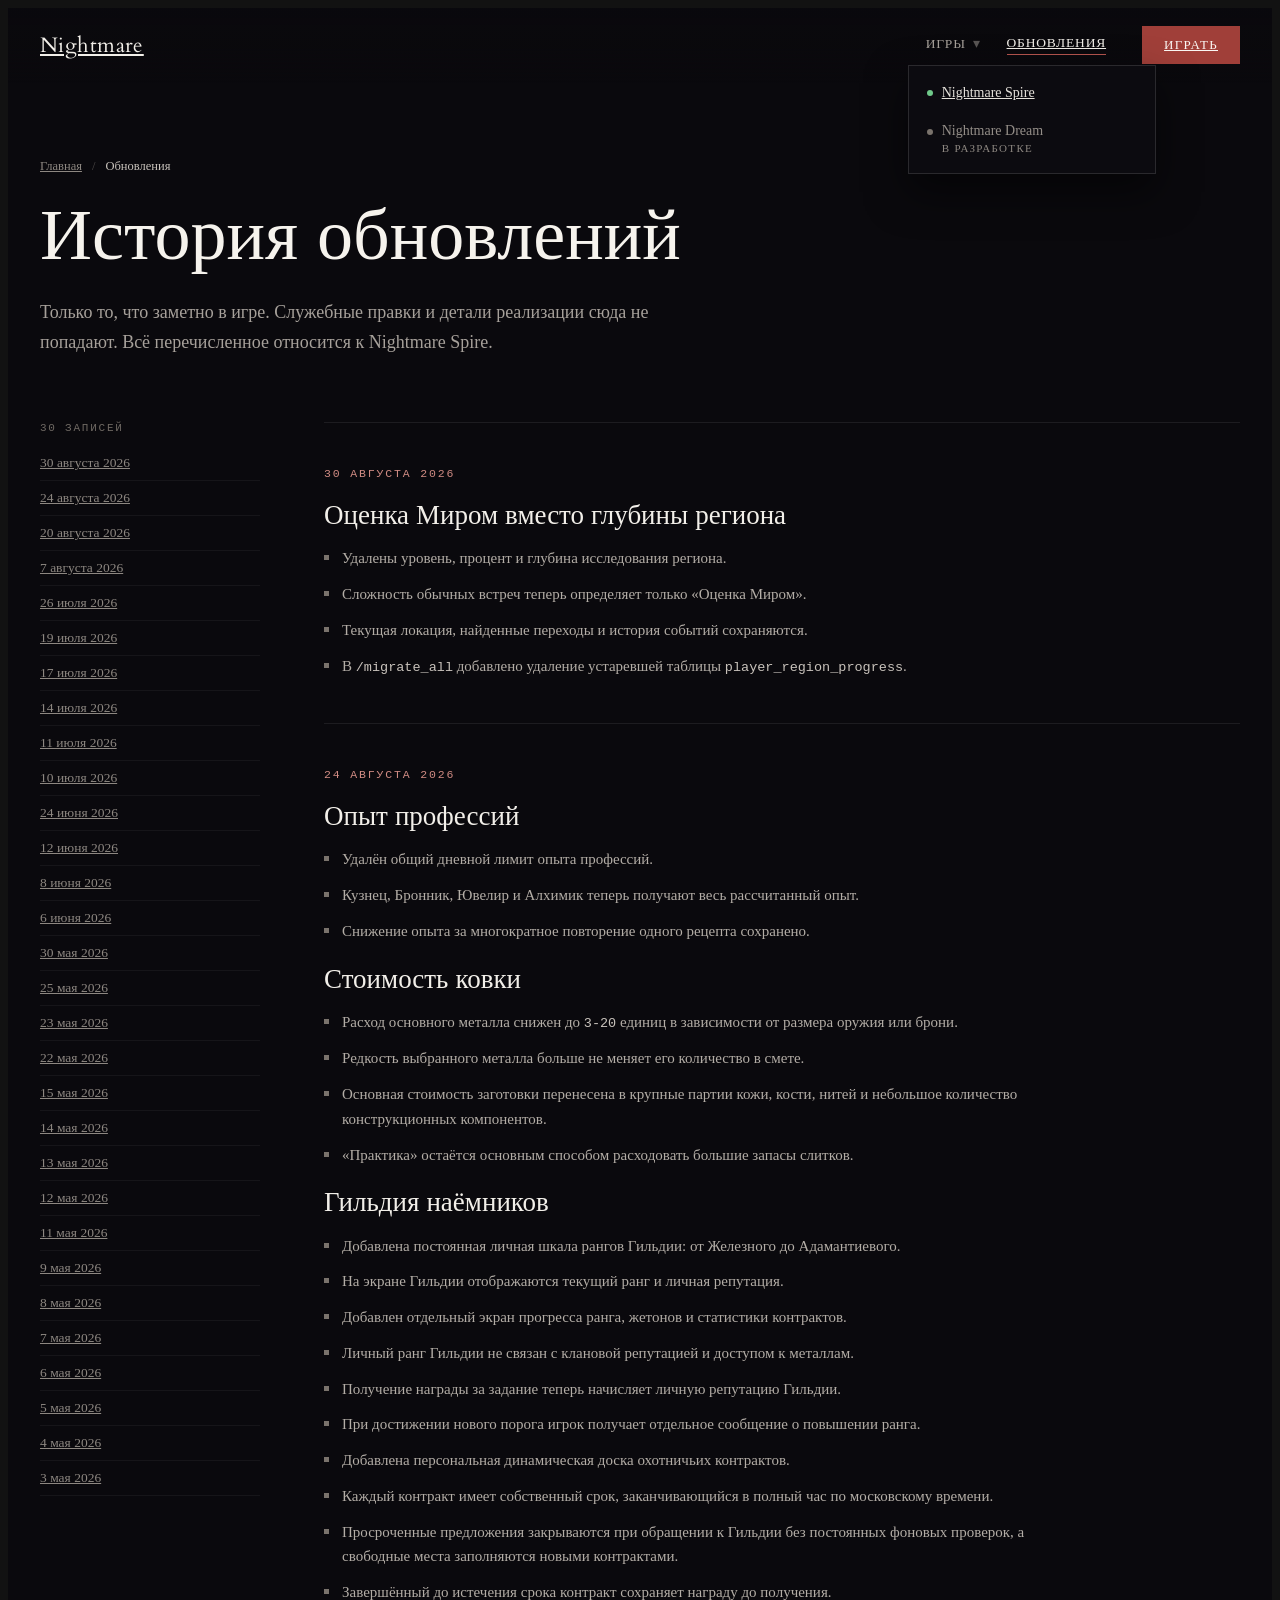
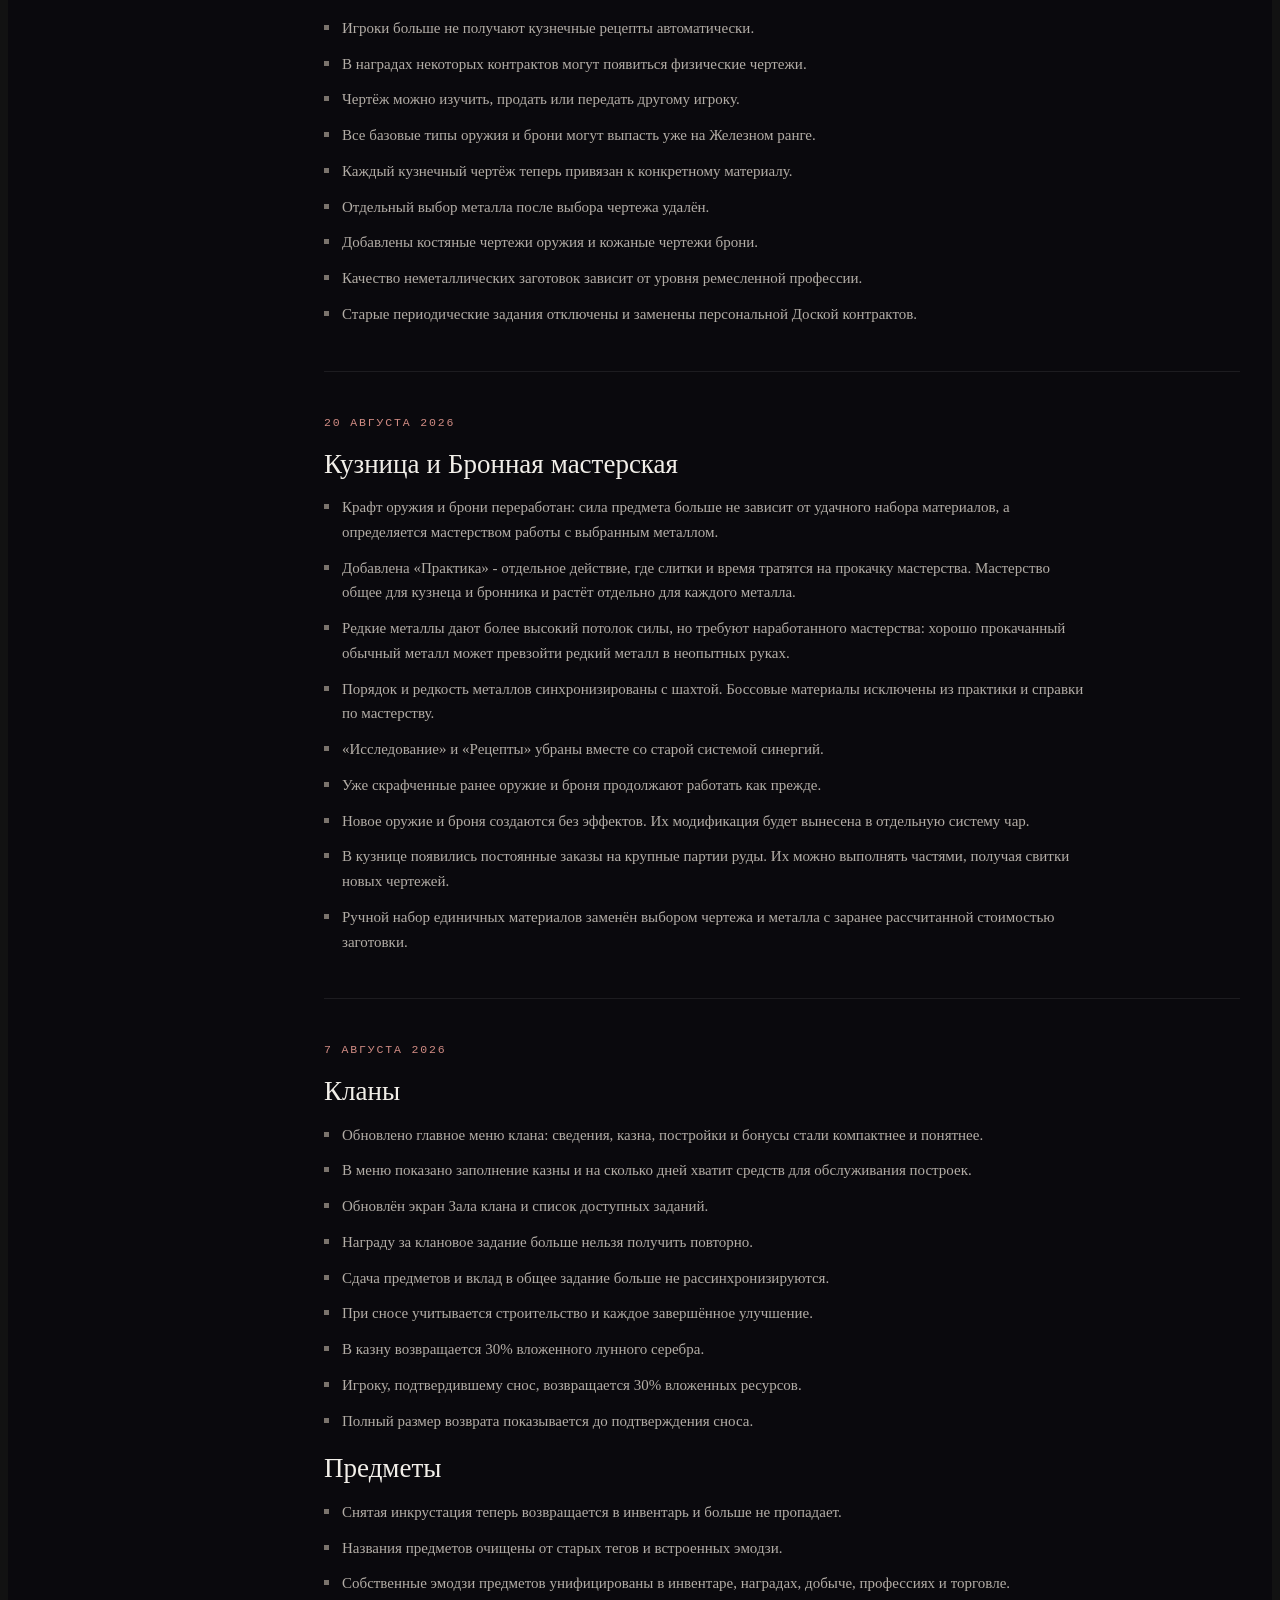
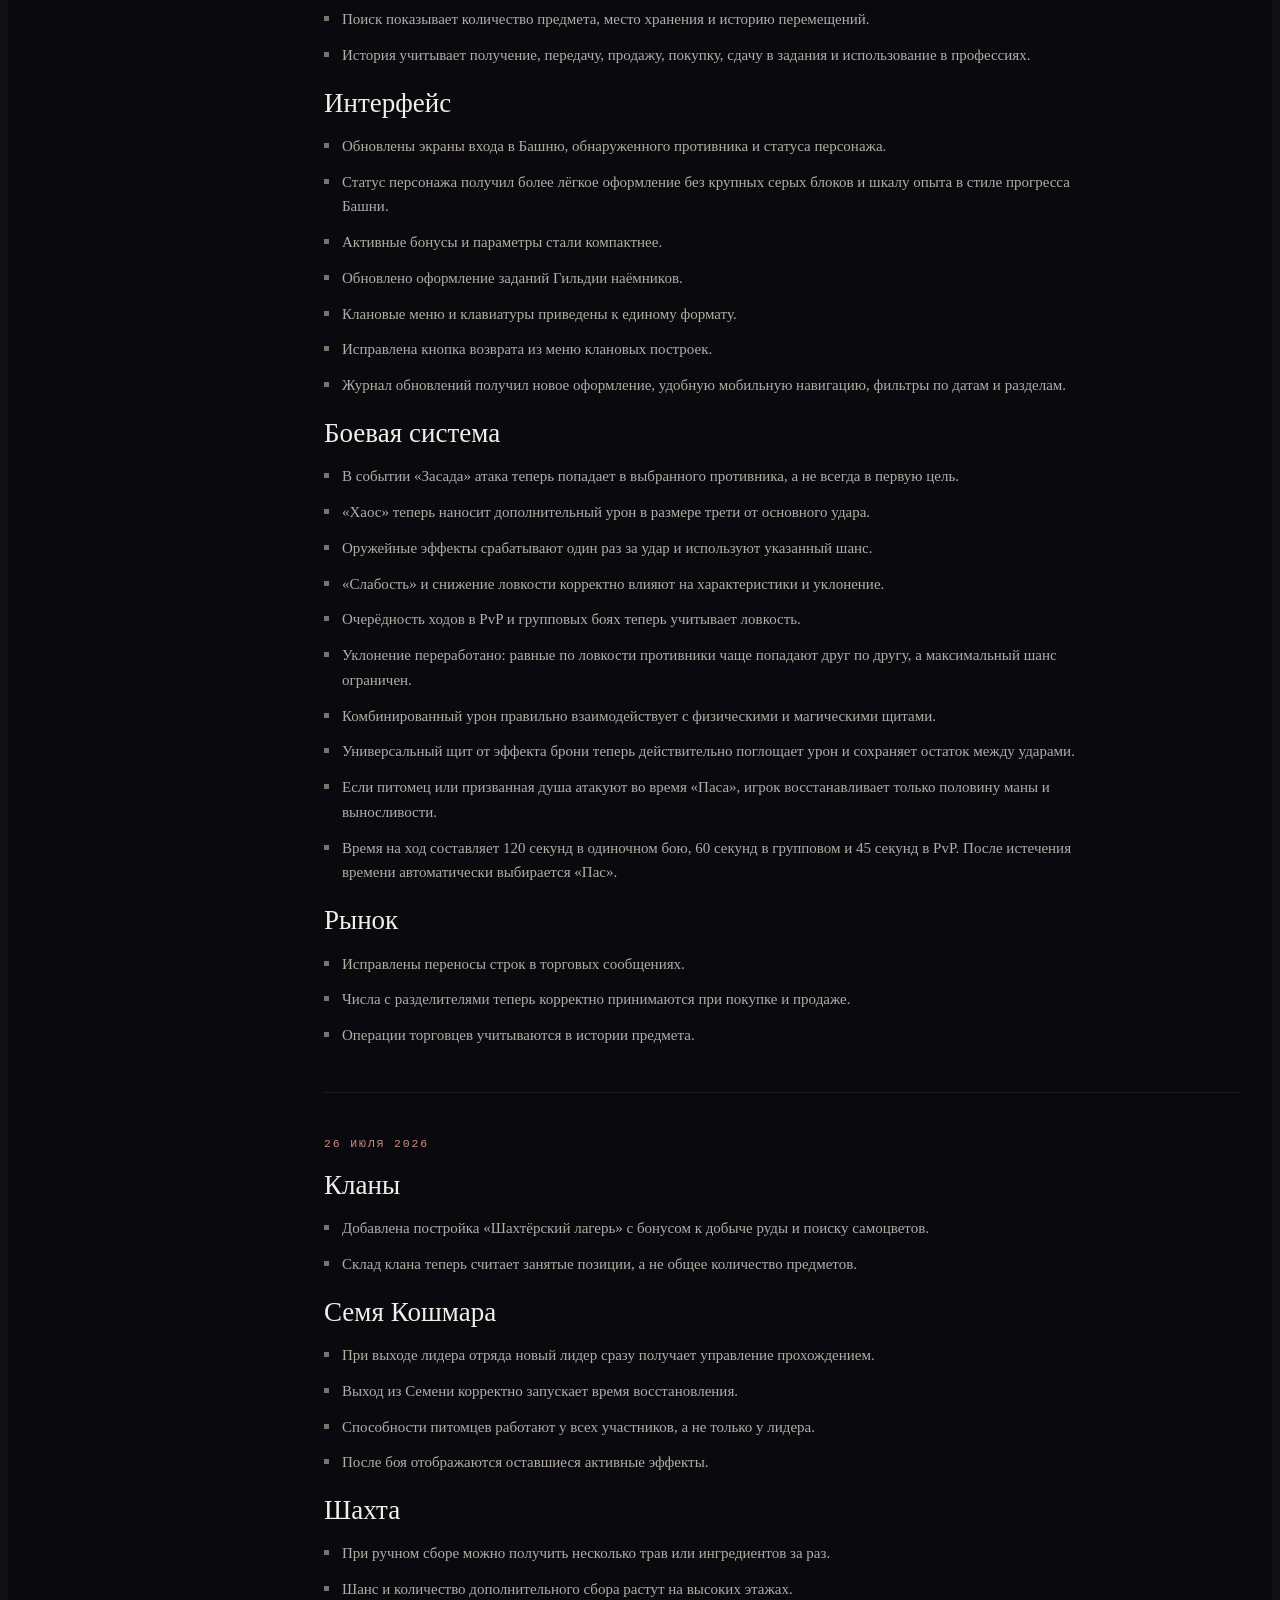
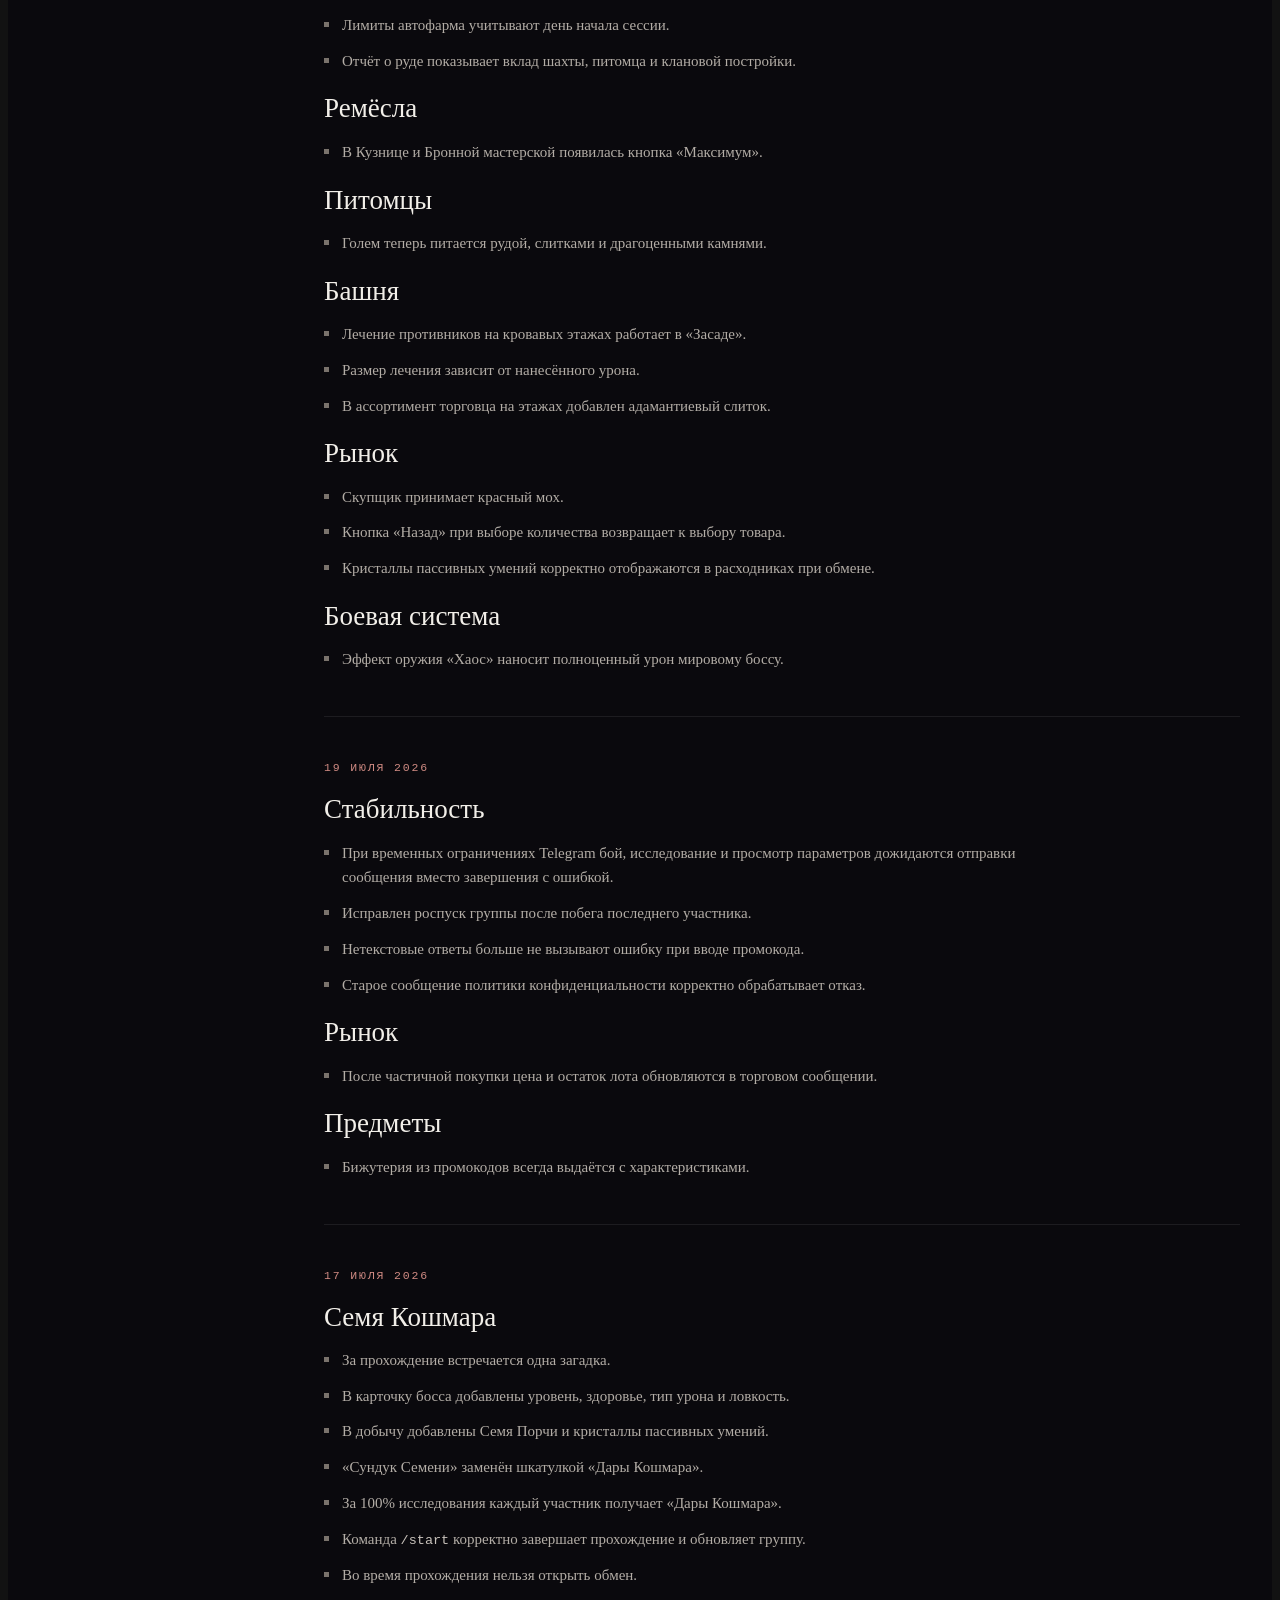
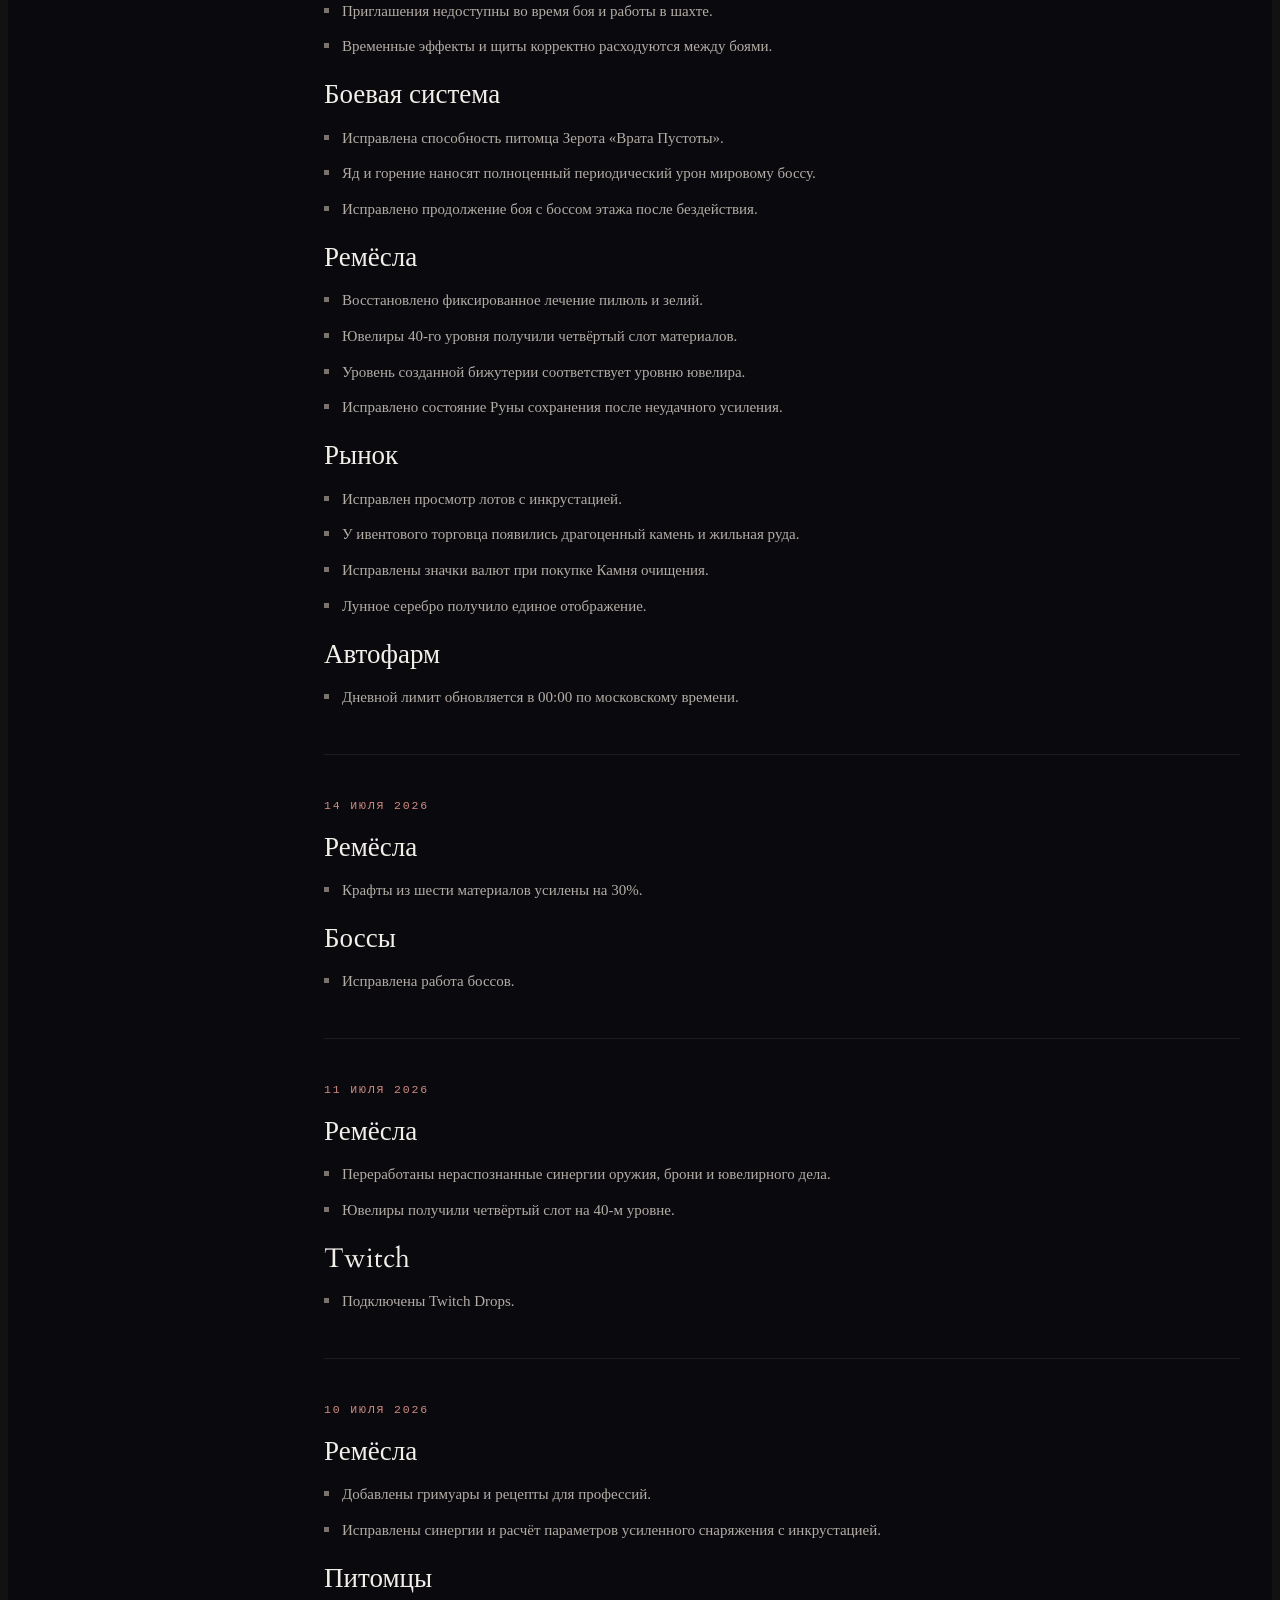
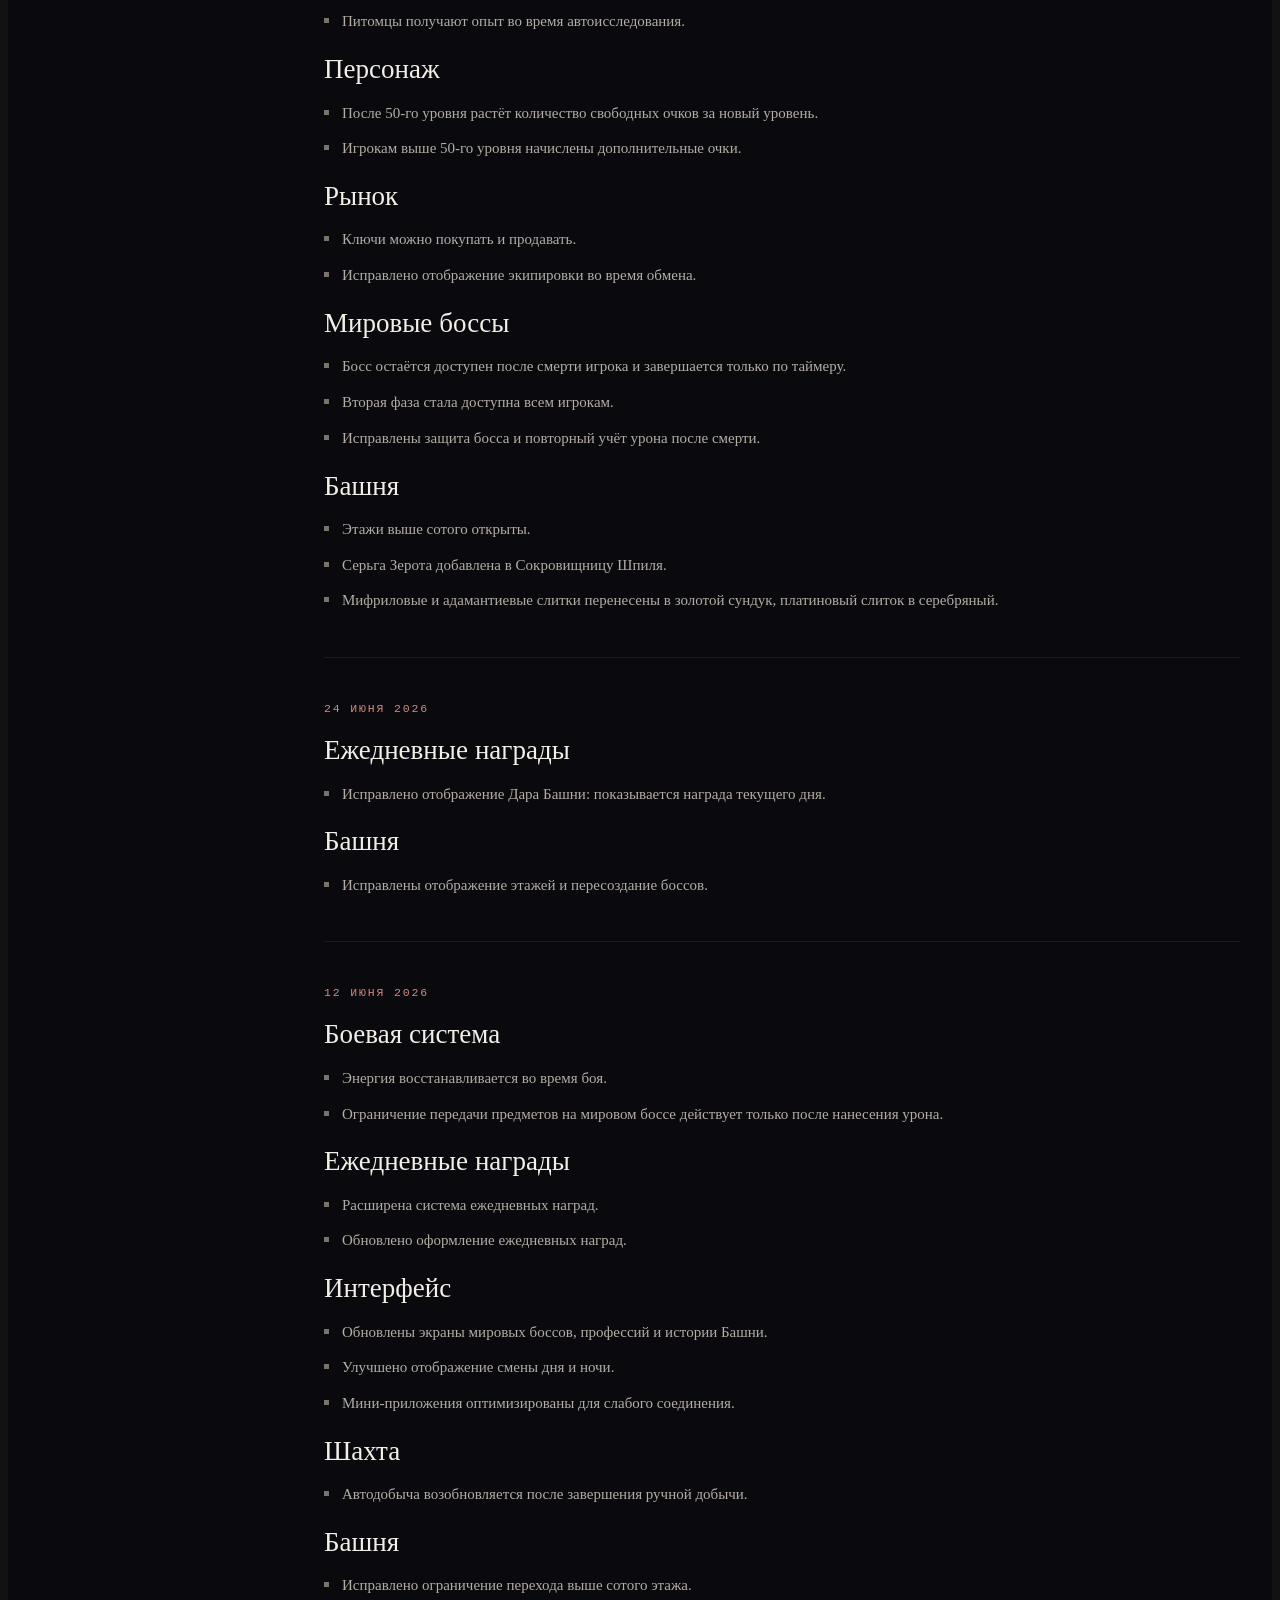
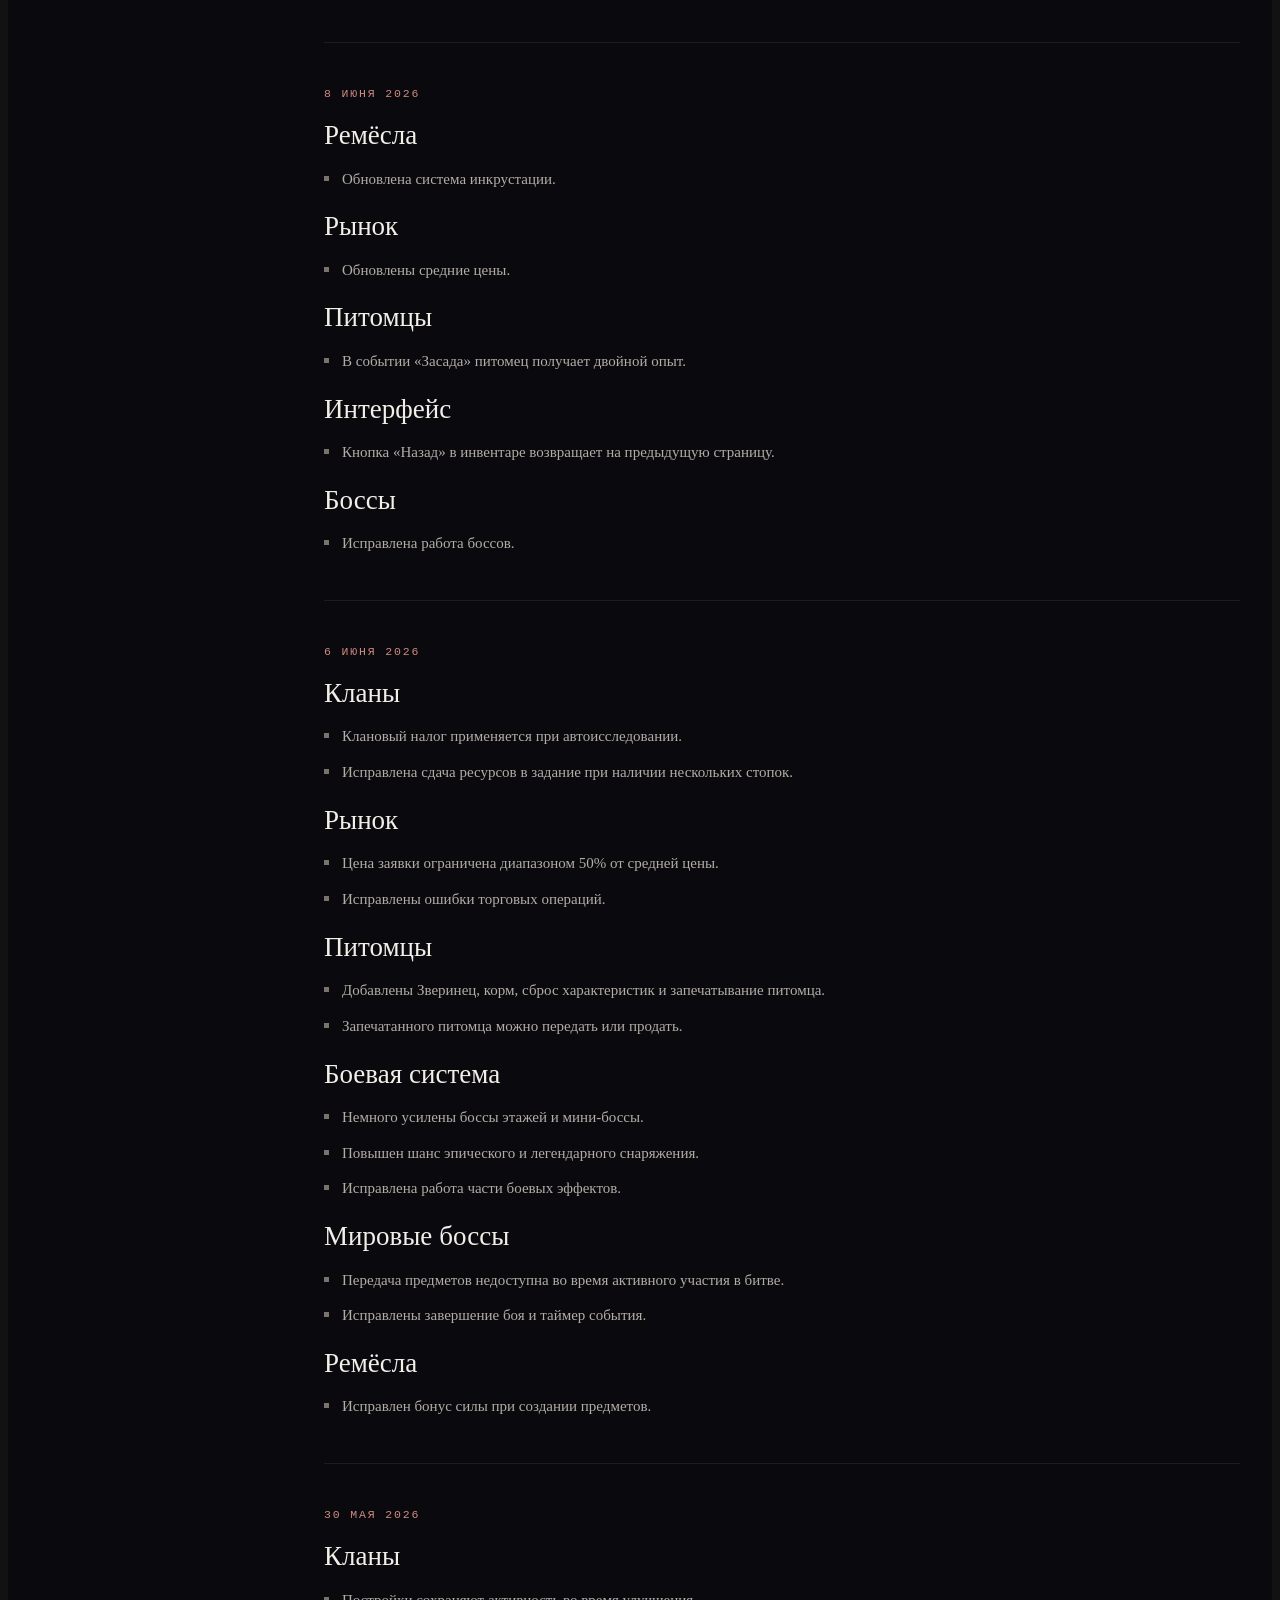
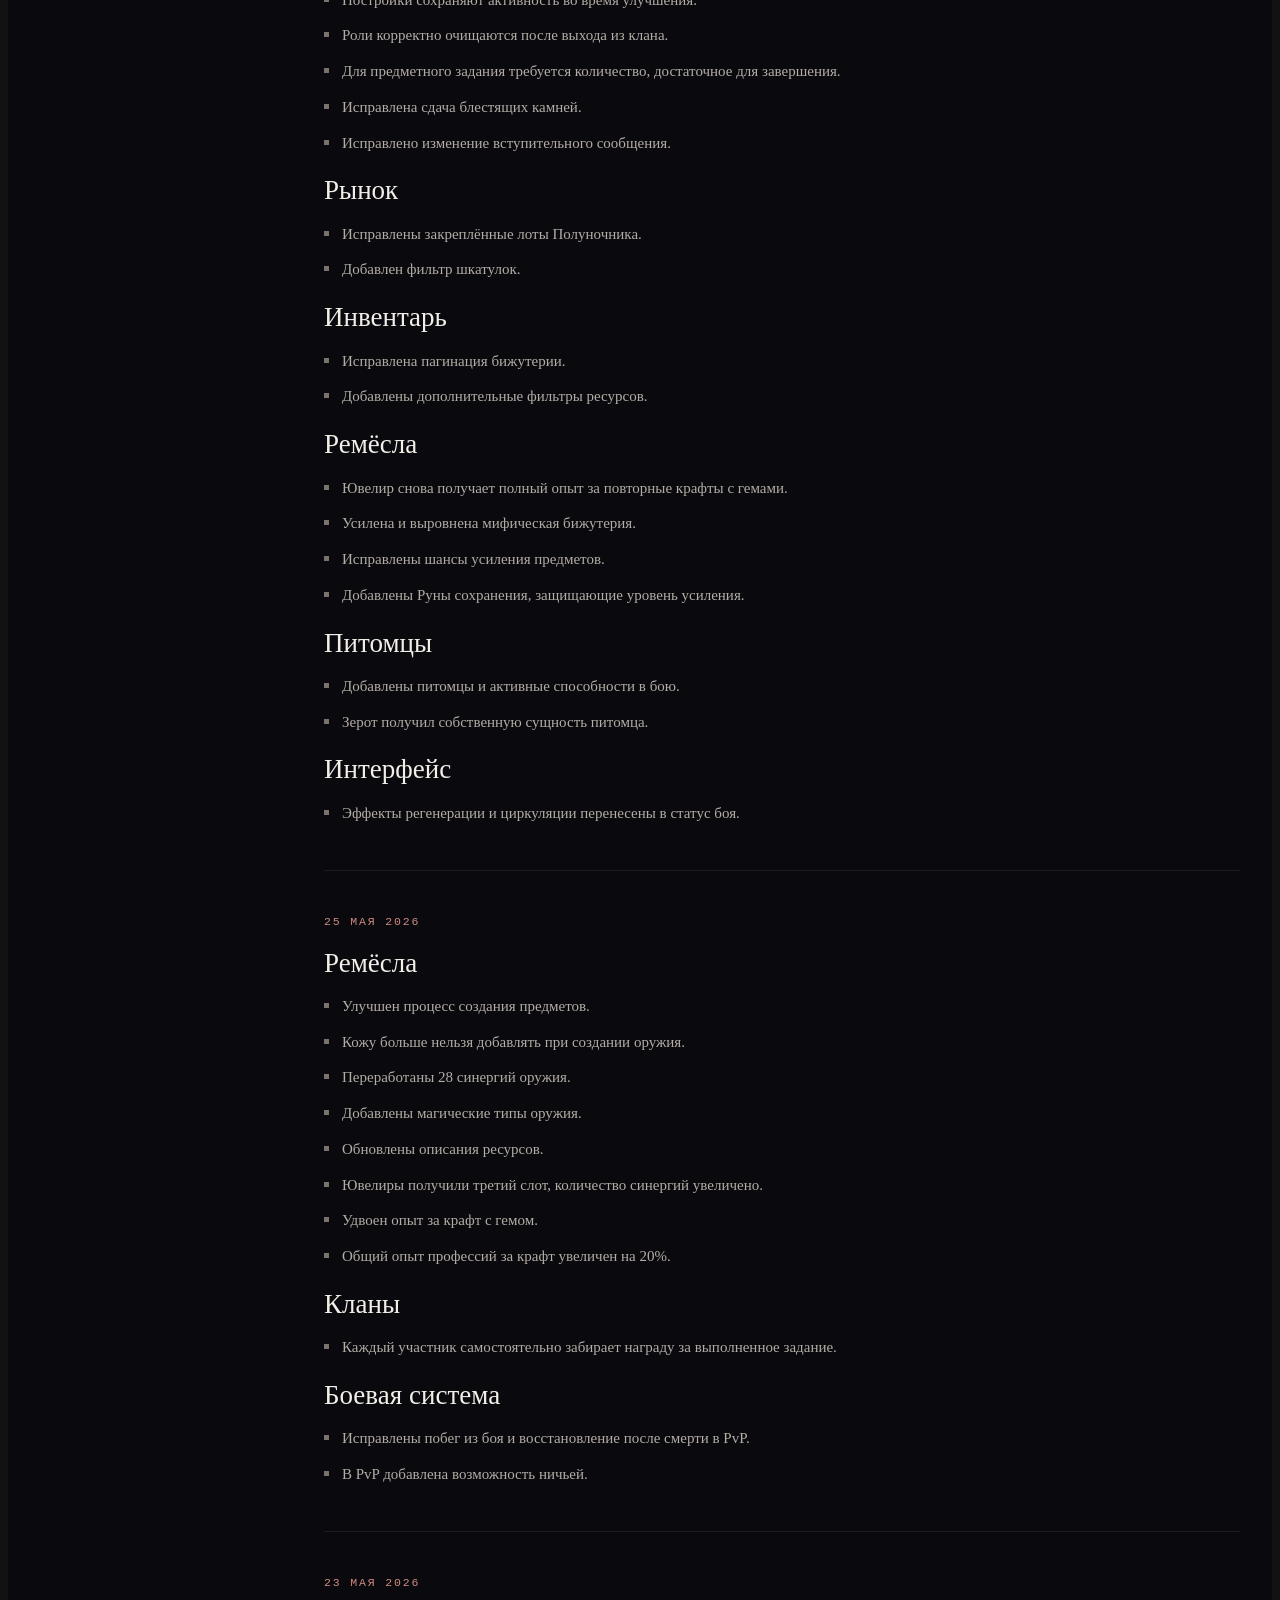
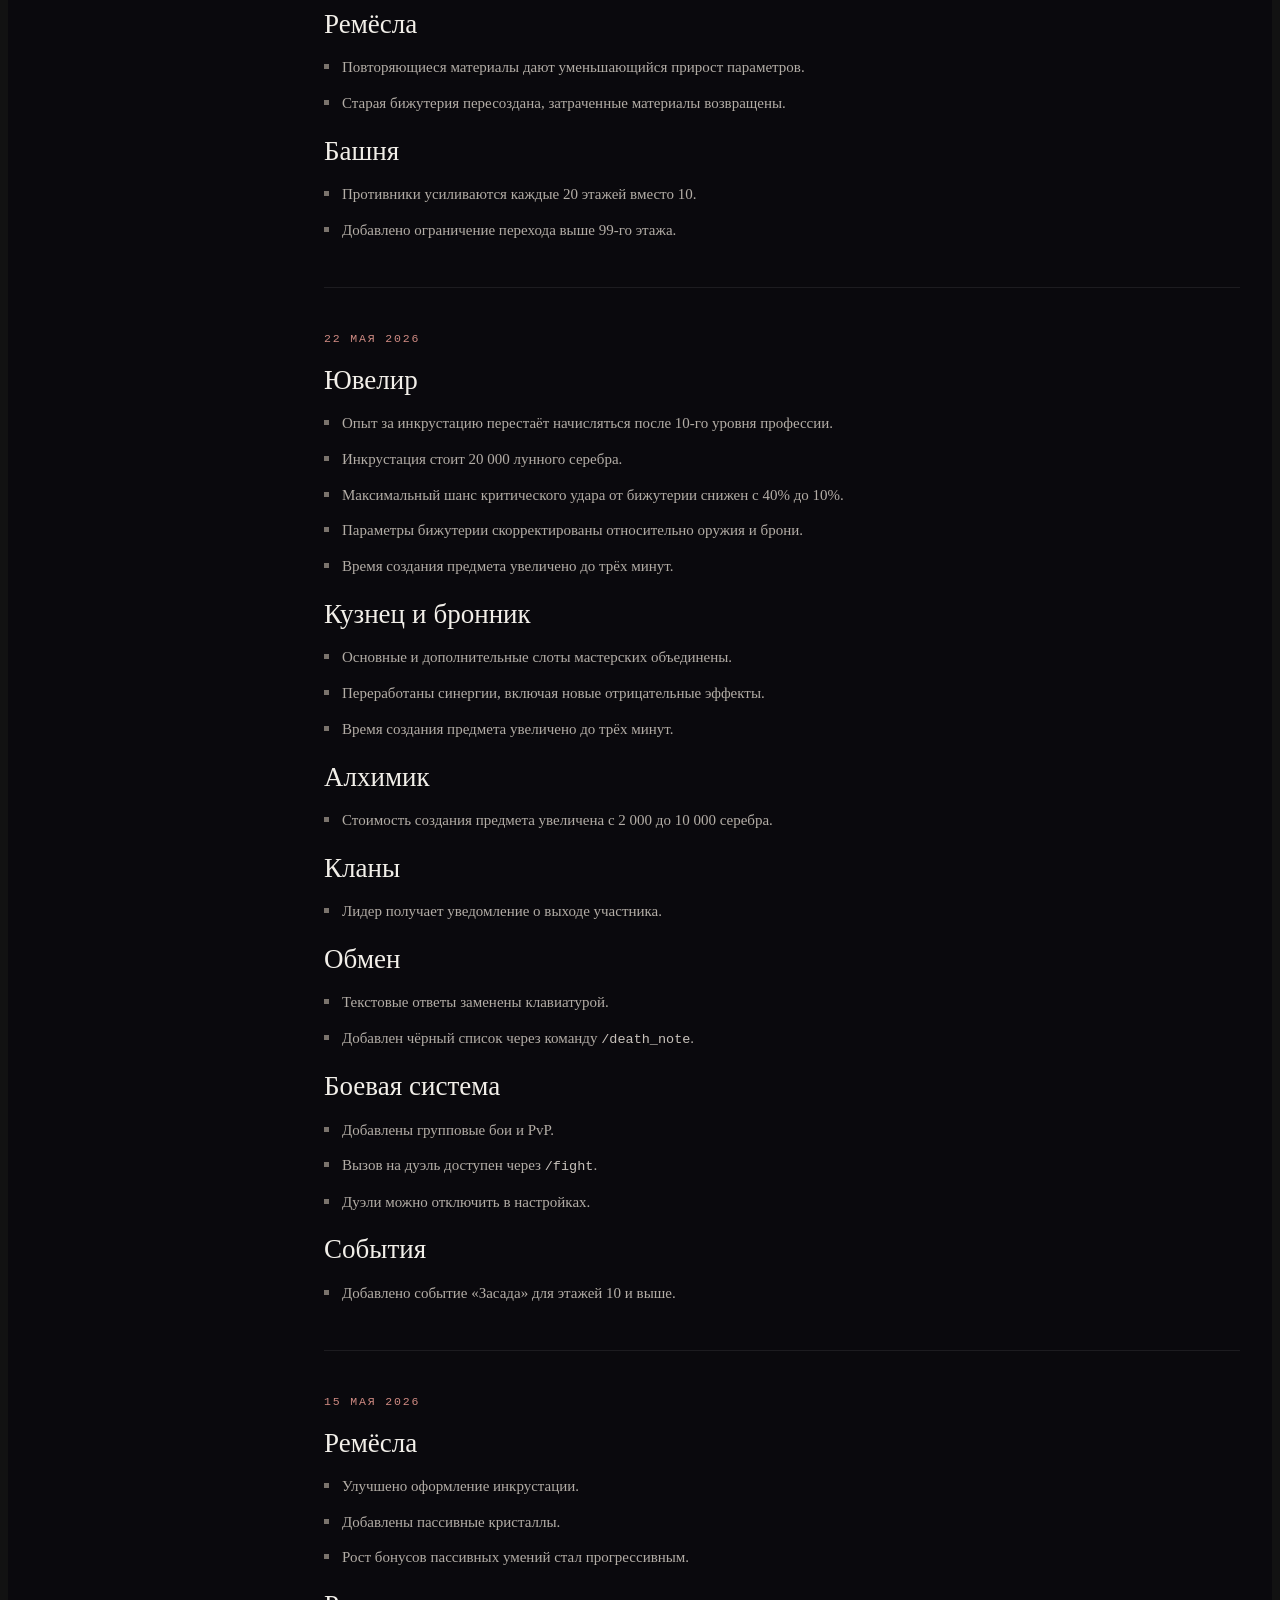
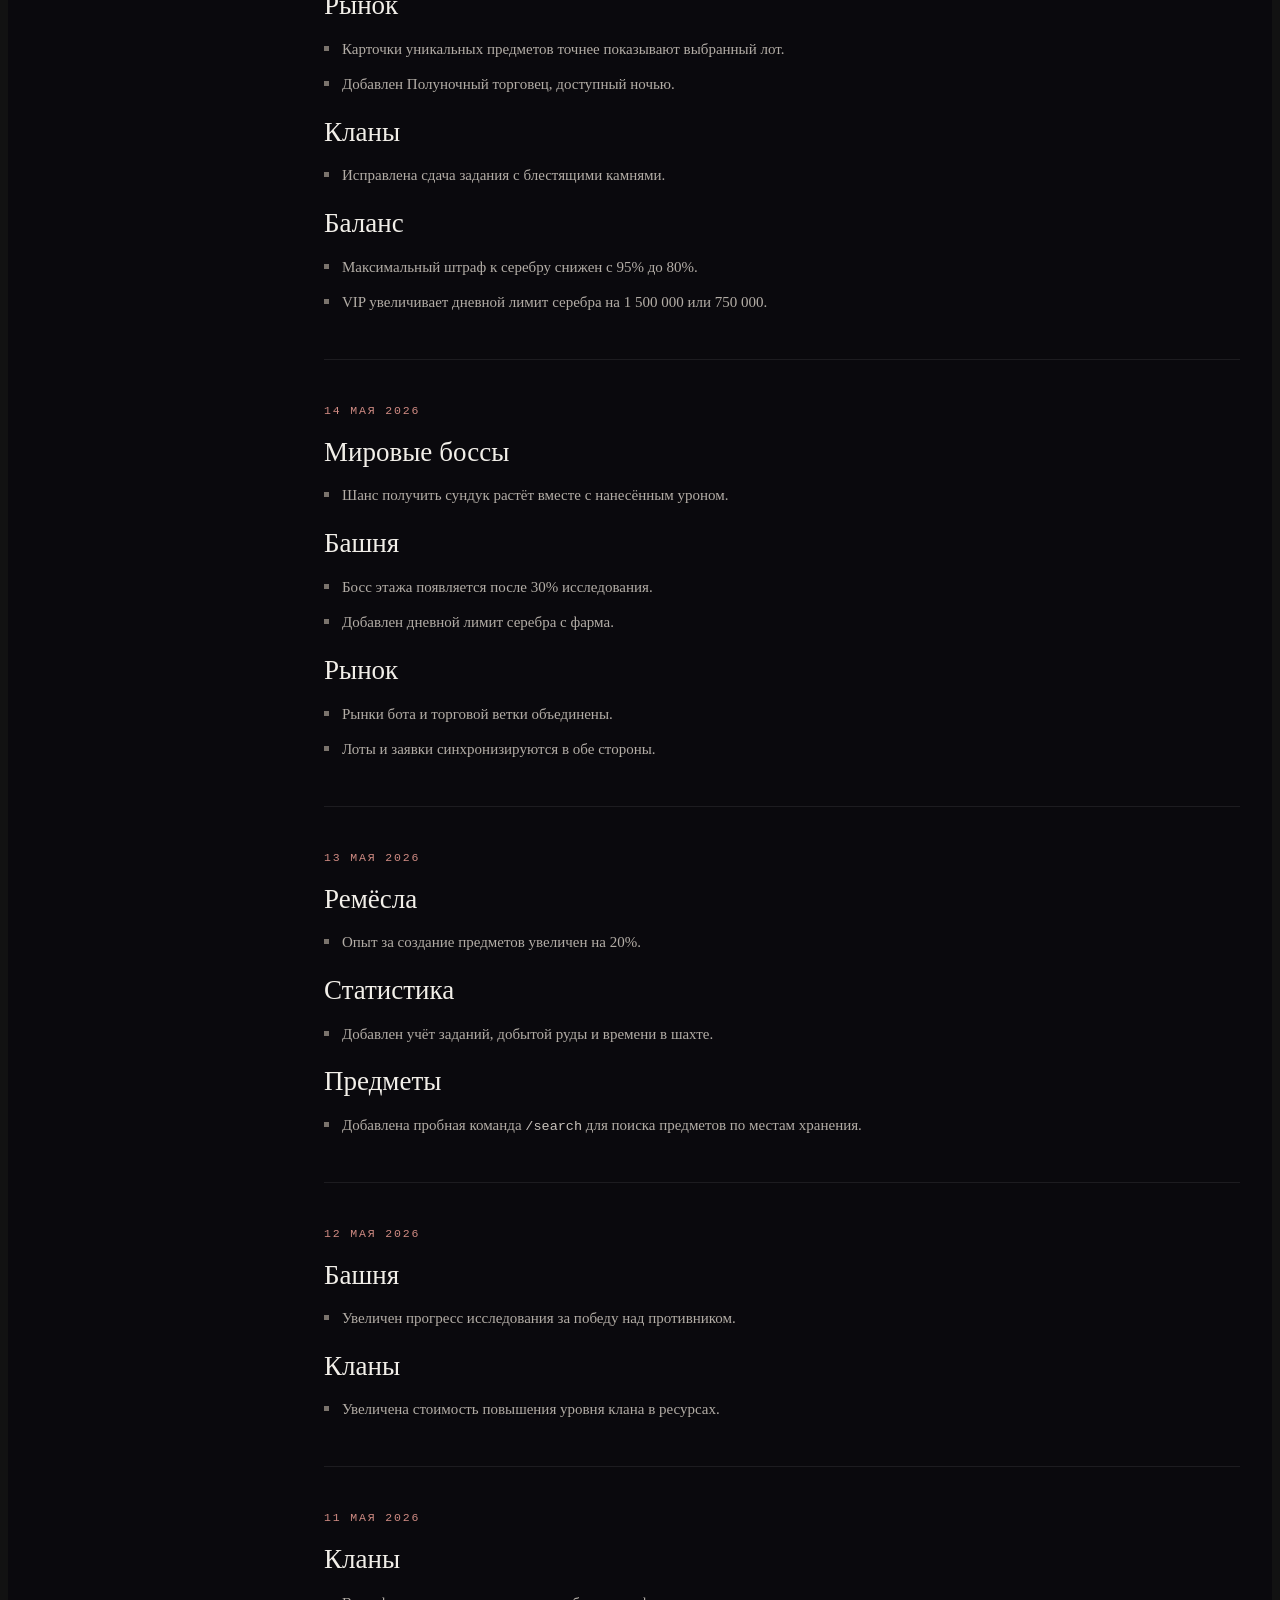
==== changelog/index.html @ 537cd8c8 "Update print statement to say 'Goodbye World'" ====
<!doctype html>
<html lang="ru">
<head>
<meta charset="utf-8">
<meta name="viewport" content="width=device-width, initial-scale=1">
<title>История обновлений Nightmare Spire</title>
<meta name="description" content="Полная история обновлений Nightmare Spire: регионы и Оценка Миром, боевая система, Ранг и Класс души, питомцы, профессии, Гильдия наёмников, кланы и экономика.">
<link rel="canonical" href="https://nightmaredream.online/changelog/">
<meta name="theme-color" content="#0a090d">
<meta name="color-scheme" content="dark">
<meta property="og:type" content="article">
<meta property="og:site_name" content="Nightmare">
<meta property="og:locale" content="ru_RU">
<meta property="og:title" content="История обновлений Nightmare Spire">
<meta property="og:description" content="Что менялось в игре: от регионов и боевой системы до профессий, кланов и экономики.">
<meta property="og:url" content="https://nightmaredream.online/changelog/">
<meta property="og:image" content="https://nightmaredream.online/assets/img/hero.png">
<meta name="twitter:card" content="summary_large_image">
<link rel="preconnect" href="https://fonts.googleapis.com">
<link rel="preconnect" href="https://fonts.gstatic.com" crossorigin>
<link href="https://fonts.googleapis.com/css2?family=Cardo:ital,wght@0,400;0,700;1,400&family=Manrope:wght@300;400;500;600&display=swap" rel="stylesheet">
<link rel="stylesheet" href="../assets/css/style.css">
</head>
<body>
<div style="min-height:100vh; background:#0a090d">
<header id="c-header" style="position:sticky; top:0; z-index:40; background:linear-gradient(180deg, rgba(10,9,13,.92) 0%, rgba(10,9,13,.85) 55%, rgba(10,9,13,0) 100%); border-bottom:1px solid transparent; transition:background .35s ease, border-color .35s ease, backdrop-filter .35s ease">
  <div style="max-width:1240px; margin:0 auto; padding:18px 32px; display:flex; align-items:center; gap:36px">
    <a href="../index.html" style="font-family:Cardo, Georgia, serif; font-size:21px; letter-spacing:.02em; color:#f2efe9; white-space:nowrap">Nightmare</a>
    <nav style="display:flex; align-items:center; gap:26px; margin-left:auto; font-size:13.5px; letter-spacing:.06em; text-transform:uppercase; color:#a6a09a">
      <span style="position:relative">
        <button data-act="games" style="display:inline-flex; align-items:center; gap:7px; padding:0 0 3px; background:transparent; border:none; cursor:pointer; font-family:inherit; font-size:13.5px; letter-spacing:.06em; text-transform:uppercase; color:#a6a09a" class="xh1">Игры <span style="opacity:.5">▾</span></button>
        <span id="games-menu" hidden style="position:absolute; top:30px; left:-18px; z-index:60; display:flex; flex-direction:column; min-width:246px; padding:8px 0; background:rgba(13,12,17,.97); border:1px solid rgba(255,255,255,.12); box-shadow:0 18px 40px rgba(0,0,0,.5); animation:cardIn .28s both">
          <a href="../nightmare-spire/index.html" style="display:flex; align-items:center; gap:9px; padding:11px 18px; font-size:14px; letter-spacing:0; text-transform:none; color:#e6e2db" class="xh2"><span style="width:6px; height:6px; border-radius:50%; background:#6fc98a"></span>Nightmare Spire</a>
          <span style="display:grid; grid-template-columns:auto 1fr; gap:9px; align-items:baseline; padding:11px 18px; font-size:14px; letter-spacing:0; text-transform:none; color:#948e88"><span style="width:6px; height:6px; border-radius:50%; background:#7a736c; margin-top:6px"></span><span><span style="display:block; white-space:nowrap">Nightmare Dream</span><span style="display:block; margin-top:3px; font-size:11px; letter-spacing:.12em; text-transform:uppercase; color:#8d8781">в разработке</span></span></span>
        </span>
      </span>
      <a href="../changelog/index.html" style="color:#f2efe9; border-bottom:1px solid #b5544e; padding-bottom:3px" class="xh3">Обновления</a>
    </nav>
    <a href="https://t.me/nightmare_spire_mmorpg_bot" target="_blank" rel="noopener" style="padding:11px 22px; background:#a03f39; color:#fbf7f4; font-size:13px; letter-spacing:.1em; text-transform:uppercase; transition:background .25s ease, transform .25s cubic-bezier(.16,.84,.44,1)" class="xh4">Играть</a>
  </div>
</header>
<main style="max-width:1240px; margin:0 auto; padding:76px 32px 100px">
  <div style="display:flex; gap:10px; align-items:center; font-size:12.5px; color:#8d8781; margin-bottom:26px">
    <a href="../index.html" style="color:#8d8781" class="x903">Главная</a><span style="opacity:.5">/</span><span style="color:#c8c2bb">Обновления</span>
  </div>
  <h1 style="margin:0; font-family:Cardo, Georgia, serif; font-weight:400; font-size:clamp(38px,6vw,72px); line-height:1.04; color:#f6f3ed">История обновлений</h1>
  <p style="margin:22px 0 0; max-width:660px; font-size:18px; line-height:1.7; color:#a6a09a; text-wrap:pretty">Только то, что заметно в игре. Служебные правки и детали реализации сюда не попадают. Всё перечисленное относится к Nightmare Spire.</p>
  <div style="display:grid; grid-template-columns:220px 1fr; gap:64px; margin-top:64px; align-items:start" class="two-col">
    <nav style="position:sticky; top:96px">
      <div style="font-family:ui-monospace,'Courier New',monospace; font-size:11px; letter-spacing:.16em; text-transform:uppercase; color:#6f6963; margin-bottom:12px">30 записей</div>
        <a href="#2026-08-30" style="display:block; padding:9px 0; font-size:13.5px; color:#8d8781; border-bottom:1px solid rgba(255,255,255,.05)" class="x900">30 августа 2026</a>
        <a href="#2026-08-24" style="display:block; padding:9px 0; font-size:13.5px; color:#8d8781; border-bottom:1px solid rgba(255,255,255,.05)" class="x900">24 августа 2026</a>
        <a href="#2026-08-20" style="display:block; padding:9px 0; font-size:13.5px; color:#8d8781; border-bottom:1px solid rgba(255,255,255,.05)" class="x900">20 августа 2026</a>
        <a href="#2026-08-07" style="display:block; padding:9px 0; font-size:13.5px; color:#8d8781; border-bottom:1px solid rgba(255,255,255,.05)" class="x900">7 августа 2026</a>
        <a href="#2026-07-26" style="display:block; padding:9px 0; font-size:13.5px; color:#8d8781; border-bottom:1px solid rgba(255,255,255,.05)" class="x900">26 июля 2026</a>
        <a href="#2026-07-19" style="display:block; padding:9px 0; font-size:13.5px; color:#8d8781; border-bottom:1px solid rgba(255,255,255,.05)" class="x900">19 июля 2026</a>
        <a href="#2026-07-17" style="display:block; padding:9px 0; font-size:13.5px; color:#8d8781; border-bottom:1px solid rgba(255,255,255,.05)" class="x900">17 июля 2026</a>
        <a href="#2026-07-14" style="display:block; padding:9px 0; font-size:13.5px; color:#8d8781; border-bottom:1px solid rgba(255,255,255,.05)" class="x900">14 июля 2026</a>
        <a href="#2026-07-11" style="display:block; padding:9px 0; font-size:13.5px; color:#8d8781; border-bottom:1px solid rgba(255,255,255,.05)" class="x900">11 июля 2026</a>
        <a href="#2026-07-10" style="display:block; padding:9px 0; font-size:13.5px; color:#8d8781; border-bottom:1px solid rgba(255,255,255,.05)" class="x900">10 июля 2026</a>
        <a href="#2026-06-24" style="display:block; padding:9px 0; font-size:13.5px; color:#8d8781; border-bottom:1px solid rgba(255,255,255,.05)" class="x900">24 июня 2026</a>
        <a href="#2026-06-12" style="display:block; padding:9px 0; font-size:13.5px; color:#8d8781; border-bottom:1px solid rgba(255,255,255,.05)" class="x900">12 июня 2026</a>
        <a href="#2026-06-08" style="display:block; padding:9px 0; font-size:13.5px; color:#8d8781; border-bottom:1px solid rgba(255,255,255,.05)" class="x900">8 июня 2026</a>
        <a href="#2026-06-06" style="display:block; padding:9px 0; font-size:13.5px; color:#8d8781; border-bottom:1px solid rgba(255,255,255,.05)" class="x900">6 июня 2026</a>
        <a href="#2026-05-30" style="display:block; padding:9px 0; font-size:13.5px; color:#8d8781; border-bottom:1px solid rgba(255,255,255,.05)" class="x900">30 мая 2026</a>
        <a href="#2026-05-25" style="display:block; padding:9px 0; font-size:13.5px; color:#8d8781; border-bottom:1px solid rgba(255,255,255,.05)" class="x900">25 мая 2026</a>
        <a href="#2026-05-23" style="display:block; padding:9px 0; font-size:13.5px; color:#8d8781; border-bottom:1px solid rgba(255,255,255,.05)" class="x900">23 мая 2026</a>
        <a href="#2026-05-22" style="display:block; padding:9px 0; font-size:13.5px; color:#8d8781; border-bottom:1px solid rgba(255,255,255,.05)" class="x900">22 мая 2026</a>
        <a href="#2026-05-15" style="display:block; padding:9px 0; font-size:13.5px; color:#8d8781; border-bottom:1px solid rgba(255,255,255,.05)" class="x900">15 мая 2026</a>
        <a href="#2026-05-14" style="display:block; padding:9px 0; font-size:13.5px; color:#8d8781; border-bottom:1px solid rgba(255,255,255,.05)" class="x900">14 мая 2026</a>
        <a href="#2026-05-13" style="display:block; padding:9px 0; font-size:13.5px; color:#8d8781; border-bottom:1px solid rgba(255,255,255,.05)" class="x900">13 мая 2026</a>
        <a href="#2026-05-12" style="display:block; padding:9px 0; font-size:13.5px; color:#8d8781; border-bottom:1px solid rgba(255,255,255,.05)" class="x900">12 мая 2026</a>
        <a href="#2026-05-11" style="display:block; padding:9px 0; font-size:13.5px; color:#8d8781; border-bottom:1px solid rgba(255,255,255,.05)" class="x900">11 мая 2026</a>
        <a href="#2026-05-09" style="display:block; padding:9px 0; font-size:13.5px; color:#8d8781; border-bottom:1px solid rgba(255,255,255,.05)" class="x900">9 мая 2026</a>
        <a href="#2026-05-08" style="display:block; padding:9px 0; font-size:13.5px; color:#8d8781; border-bottom:1px solid rgba(255,255,255,.05)" class="x900">8 мая 2026</a>
        <a href="#2026-05-07" style="display:block; padding:9px 0; font-size:13.5px; color:#8d8781; border-bottom:1px solid rgba(255,255,255,.05)" class="x900">7 мая 2026</a>
        <a href="#2026-05-06" style="display:block; padding:9px 0; font-size:13.5px; color:#8d8781; border-bottom:1px solid rgba(255,255,255,.05)" class="x900">6 мая 2026</a>
        <a href="#2026-05-05" style="display:block; padding:9px 0; font-size:13.5px; color:#8d8781; border-bottom:1px solid rgba(255,255,255,.05)" class="x900">5 мая 2026</a>
        <a href="#2026-05-04" style="display:block; padding:9px 0; font-size:13.5px; color:#8d8781; border-bottom:1px solid rgba(255,255,255,.05)" class="x900">4 мая 2026</a>
        <a href="#2026-05-03" style="display:block; padding:9px 0; font-size:13.5px; color:#8d8781; border-bottom:1px solid rgba(255,255,255,.05)" class="x900">3 мая 2026</a>
    </nav>
    <div>
      <article id="2026-08-30" style="padding:44px 0; border-top:1px solid rgba(255,255,255,.08); scroll-margin-top:96px">
        <div style="font-family:ui-monospace,'Courier New',monospace; font-size:11.5px; letter-spacing:.16em; text-transform:uppercase; color:#d08b83">30 августа 2026</div>
        <h2 style="margin:20px 0 14px; font-family:Cardo, Georgia, serif; font-weight:400; font-size:27px; line-height:1.2; color:#f2efe9">Оценка Миром вместо глубины региона</h2>

        
        <ul style="margin:0; padding:0; list-style:none; display:grid; gap:11px; max-width:760px">
          <li style="display:grid; grid-template-columns:auto 1fr; gap:13px; font-size:15px; line-height:1.65; color:#b3ada6"><span style="width:5px; height:5px; margin-top:9px; background:#7a736c"></span><span>Удалены уровень, процент и глубина исследования региона.</span></li>
          <li style="display:grid; grid-template-columns:auto 1fr; gap:13px; font-size:15px; line-height:1.65; color:#b3ada6"><span style="width:5px; height:5px; margin-top:9px; background:#7a736c"></span><span>Сложность обычных встреч теперь определяет только «Оценка Миром».</span></li>
          <li style="display:grid; grid-template-columns:auto 1fr; gap:13px; font-size:15px; line-height:1.65; color:#b3ada6"><span style="width:5px; height:5px; margin-top:9px; background:#7a736c"></span><span>Текущая локация, найденные переходы и история событий сохраняются.</span></li>
          <li style="display:grid; grid-template-columns:auto 1fr; gap:13px; font-size:15px; line-height:1.65; color:#b3ada6"><span style="width:5px; height:5px; margin-top:9px; background:#7a736c"></span><span>В <code style="font-family:ui-monospace,'Courier New',monospace; font-size:.9em; color:#c8c2bb">/migrate_all</code> добавлено удаление устаревшей таблицы <code style="font-family:ui-monospace,'Courier New',monospace; font-size:.9em; color:#c8c2bb">player_region_progress</code>.</span></li>
        </ul>
      </article>
      <article id="2026-08-24" style="padding:44px 0; border-top:1px solid rgba(255,255,255,.08); scroll-margin-top:96px">
        <div style="font-family:ui-monospace,'Courier New',monospace; font-size:11.5px; letter-spacing:.16em; text-transform:uppercase; color:#d08b83">24 августа 2026</div>
        <h2 style="margin:20px 0 14px; font-family:Cardo, Georgia, serif; font-weight:400; font-size:27px; line-height:1.2; color:#f2efe9">Опыт профессий</h2>
        <ul style="margin:0; padding:0; list-style:none; display:grid; gap:11px; max-width:760px">
          <li style="display:grid; grid-template-columns:auto 1fr; gap:13px; font-size:15px; line-height:1.65; color:#b3ada6"><span style="width:5px; height:5px; margin-top:9px; background:#7a736c"></span><span>Удалён общий дневной лимит опыта профессий.</span></li>
          <li style="display:grid; grid-template-columns:auto 1fr; gap:13px; font-size:15px; line-height:1.65; color:#b3ada6"><span style="width:5px; height:5px; margin-top:9px; background:#7a736c"></span><span>Кузнец, Бронник, Ювелир и Алхимик теперь получают весь рассчитанный опыт.</span></li>
          <li style="display:grid; grid-template-columns:auto 1fr; gap:13px; font-size:15px; line-height:1.65; color:#b3ada6"><span style="width:5px; height:5px; margin-top:9px; background:#7a736c"></span><span>Снижение опыта за многократное повторение одного рецепта сохранено.</span></li>
        </ul>
        <h2 style="margin:20px 0 14px; font-family:Cardo, Georgia, serif; font-weight:400; font-size:27px; line-height:1.2; color:#f2efe9">Стоимость ковки</h2>
        <ul style="margin:0; padding:0; list-style:none; display:grid; gap:11px; max-width:760px">
          <li style="display:grid; grid-template-columns:auto 1fr; gap:13px; font-size:15px; line-height:1.65; color:#b3ada6"><span style="width:5px; height:5px; margin-top:9px; background:#7a736c"></span><span>Расход основного металла снижен до <code style="font-family:ui-monospace,'Courier New',monospace; font-size:.9em; color:#c8c2bb">3-20</code> единиц в зависимости от размера оружия или брони.</span></li>
          <li style="display:grid; grid-template-columns:auto 1fr; gap:13px; font-size:15px; line-height:1.65; color:#b3ada6"><span style="width:5px; height:5px; margin-top:9px; background:#7a736c"></span><span>Редкость выбранного металла больше не меняет его количество в смете.</span></li>
          <li style="display:grid; grid-template-columns:auto 1fr; gap:13px; font-size:15px; line-height:1.65; color:#b3ada6"><span style="width:5px; height:5px; margin-top:9px; background:#7a736c"></span><span>Основная стоимость заготовки перенесена в крупные партии кожи, кости, нитей и небольшое количество конструкционных компонентов.</span></li>
          <li style="display:grid; grid-template-columns:auto 1fr; gap:13px; font-size:15px; line-height:1.65; color:#b3ada6"><span style="width:5px; height:5px; margin-top:9px; background:#7a736c"></span><span>«Практика» остаётся основным способом расходовать большие запасы слитков.</span></li>
        </ul>
        <h2 style="margin:20px 0 14px; font-family:Cardo, Georgia, serif; font-weight:400; font-size:27px; line-height:1.2; color:#f2efe9">Гильдия наёмников</h2>
        <ul style="margin:0; padding:0; list-style:none; display:grid; gap:11px; max-width:760px">
          <li style="display:grid; grid-template-columns:auto 1fr; gap:13px; font-size:15px; line-height:1.65; color:#b3ada6"><span style="width:5px; height:5px; margin-top:9px; background:#7a736c"></span><span>Добавлена постоянная личная шкала рангов Гильдии: от Железного до Адамантиевого.</span></li>
          <li style="display:grid; grid-template-columns:auto 1fr; gap:13px; font-size:15px; line-height:1.65; color:#b3ada6"><span style="width:5px; height:5px; margin-top:9px; background:#7a736c"></span><span>На экране Гильдии отображаются текущий ранг и личная репутация.</span></li>
          <li style="display:grid; grid-template-columns:auto 1fr; gap:13px; font-size:15px; line-height:1.65; color:#b3ada6"><span style="width:5px; height:5px; margin-top:9px; background:#7a736c"></span><span>Добавлен отдельный экран прогресса ранга, жетонов и статистики контрактов.</span></li>
          <li style="display:grid; grid-template-columns:auto 1fr; gap:13px; font-size:15px; line-height:1.65; color:#b3ada6"><span style="width:5px; height:5px; margin-top:9px; background:#7a736c"></span><span>Личный ранг Гильдии не связан с клановой репутацией и доступом к металлам.</span></li>
          <li style="display:grid; grid-template-columns:auto 1fr; gap:13px; font-size:15px; line-height:1.65; color:#b3ada6"><span style="width:5px; height:5px; margin-top:9px; background:#7a736c"></span><span>Получение награды за задание теперь начисляет личную репутацию Гильдии.</span></li>
          <li style="display:grid; grid-template-columns:auto 1fr; gap:13px; font-size:15px; line-height:1.65; color:#b3ada6"><span style="width:5px; height:5px; margin-top:9px; background:#7a736c"></span><span>При достижении нового порога игрок получает отдельное сообщение о повышении ранга.</span></li>
          <li style="display:grid; grid-template-columns:auto 1fr; gap:13px; font-size:15px; line-height:1.65; color:#b3ada6"><span style="width:5px; height:5px; margin-top:9px; background:#7a736c"></span><span>Добавлена персональная динамическая доска охотничьих контрактов.</span></li>
          <li style="display:grid; grid-template-columns:auto 1fr; gap:13px; font-size:15px; line-height:1.65; color:#b3ada6"><span style="width:5px; height:5px; margin-top:9px; background:#7a736c"></span><span>Каждый контракт имеет собственный срок, заканчивающийся в полный час по московскому времени.</span></li>
          <li style="display:grid; grid-template-columns:auto 1fr; gap:13px; font-size:15px; line-height:1.65; color:#b3ada6"><span style="width:5px; height:5px; margin-top:9px; background:#7a736c"></span><span>Просроченные предложения закрываются при обращении к Гильдии без постоянных фоновых проверок, а свободные места заполняются новыми контрактами.</span></li>
          <li style="display:grid; grid-template-columns:auto 1fr; gap:13px; font-size:15px; line-height:1.65; color:#b3ada6"><span style="width:5px; height:5px; margin-top:9px; background:#7a736c"></span><span>Завершённый до истечения срока контракт сохраняет награду до получения.</span></li>
          <li style="display:grid; grid-template-columns:auto 1fr; gap:13px; font-size:15px; line-height:1.65; color:#b3ada6"><span style="width:5px; height:5px; margin-top:9px; background:#7a736c"></span><span>Игроки больше не получают кузнечные рецепты автоматически.</span></li>
          <li style="display:grid; grid-template-columns:auto 1fr; gap:13px; font-size:15px; line-height:1.65; color:#b3ada6"><span style="width:5px; height:5px; margin-top:9px; background:#7a736c"></span><span>В наградах некоторых контрактов могут появиться физические чертежи.</span></li>
          <li style="display:grid; grid-template-columns:auto 1fr; gap:13px; font-size:15px; line-height:1.65; color:#b3ada6"><span style="width:5px; height:5px; margin-top:9px; background:#7a736c"></span><span>Чертёж можно изучить, продать или передать другому игроку.</span></li>
          <li style="display:grid; grid-template-columns:auto 1fr; gap:13px; font-size:15px; line-height:1.65; color:#b3ada6"><span style="width:5px; height:5px; margin-top:9px; background:#7a736c"></span><span>Все базовые типы оружия и брони могут выпасть уже на Железном ранге.</span></li>
          <li style="display:grid; grid-template-columns:auto 1fr; gap:13px; font-size:15px; line-height:1.65; color:#b3ada6"><span style="width:5px; height:5px; margin-top:9px; background:#7a736c"></span><span>Каждый кузнечный чертёж теперь привязан к конкретному материалу.</span></li>
          <li style="display:grid; grid-template-columns:auto 1fr; gap:13px; font-size:15px; line-height:1.65; color:#b3ada6"><span style="width:5px; height:5px; margin-top:9px; background:#7a736c"></span><span>Отдельный выбор металла после выбора чертежа удалён.</span></li>
          <li style="display:grid; grid-template-columns:auto 1fr; gap:13px; font-size:15px; line-height:1.65; color:#b3ada6"><span style="width:5px; height:5px; margin-top:9px; background:#7a736c"></span><span>Добавлены костяные чертежи оружия и кожаные чертежи брони.</span></li>
          <li style="display:grid; grid-template-columns:auto 1fr; gap:13px; font-size:15px; line-height:1.65; color:#b3ada6"><span style="width:5px; height:5px; margin-top:9px; background:#7a736c"></span><span>Качество неметаллических заготовок зависит от уровня ремесленной профессии.</span></li>
          <li style="display:grid; grid-template-columns:auto 1fr; gap:13px; font-size:15px; line-height:1.65; color:#b3ada6"><span style="width:5px; height:5px; margin-top:9px; background:#7a736c"></span><span>Старые периодические задания отключены и заменены персональной Доской контрактов.</span></li>
        </ul>
      </article>
      <article id="2026-08-20" style="padding:44px 0; border-top:1px solid rgba(255,255,255,.08); scroll-margin-top:96px">
        <div style="font-family:ui-monospace,'Courier New',monospace; font-size:11.5px; letter-spacing:.16em; text-transform:uppercase; color:#d08b83">20 августа 2026</div>
        <h2 style="margin:20px 0 14px; font-family:Cardo, Georgia, serif; font-weight:400; font-size:27px; line-height:1.2; color:#f2efe9">Кузница и Бронная мастерская</h2>
        <ul style="margin:0; padding:0; list-style:none; display:grid; gap:11px; max-width:760px">
          <li style="display:grid; grid-template-columns:auto 1fr; gap:13px; font-size:15px; line-height:1.65; color:#b3ada6"><span style="width:5px; height:5px; margin-top:9px; background:#7a736c"></span><span>Крафт оружия и брони переработан: сила предмета больше не зависит от удачного набора материалов, а определяется мастерством работы с выбранным металлом.</span></li>
          <li style="display:grid; grid-template-columns:auto 1fr; gap:13px; font-size:15px; line-height:1.65; color:#b3ada6"><span style="width:5px; height:5px; margin-top:9px; background:#7a736c"></span><span>Добавлена «Практика» - отдельное действие, где слитки и время тратятся на прокачку мастерства. Мастерство общее для кузнеца и бронника и растёт отдельно для каждого металла.</span></li>
          <li style="display:grid; grid-template-columns:auto 1fr; gap:13px; font-size:15px; line-height:1.65; color:#b3ada6"><span style="width:5px; height:5px; margin-top:9px; background:#7a736c"></span><span>Редкие металлы дают более высокий потолок силы, но требуют наработанного мастерства: хорошо прокачанный обычный металл может превзойти редкий металл в неопытных руках.</span></li>
          <li style="display:grid; grid-template-columns:auto 1fr; gap:13px; font-size:15px; line-height:1.65; color:#b3ada6"><span style="width:5px; height:5px; margin-top:9px; background:#7a736c"></span><span>Порядок и редкость металлов синхронизированы с шахтой. Боссовые материалы исключены из практики и справки по мастерству.</span></li>
          <li style="display:grid; grid-template-columns:auto 1fr; gap:13px; font-size:15px; line-height:1.65; color:#b3ada6"><span style="width:5px; height:5px; margin-top:9px; background:#7a736c"></span><span>«Исследование» и «Рецепты» убраны вместе со старой системой синергий.</span></li>
          <li style="display:grid; grid-template-columns:auto 1fr; gap:13px; font-size:15px; line-height:1.65; color:#b3ada6"><span style="width:5px; height:5px; margin-top:9px; background:#7a736c"></span><span>Уже скрафченные ранее оружие и броня продолжают работать как прежде.</span></li>
          <li style="display:grid; grid-template-columns:auto 1fr; gap:13px; font-size:15px; line-height:1.65; color:#b3ada6"><span style="width:5px; height:5px; margin-top:9px; background:#7a736c"></span><span>Новое оружие и броня создаются без эффектов. Их модификация будет вынесена в отдельную систему чар.</span></li>
          <li style="display:grid; grid-template-columns:auto 1fr; gap:13px; font-size:15px; line-height:1.65; color:#b3ada6"><span style="width:5px; height:5px; margin-top:9px; background:#7a736c"></span><span>В кузнице появились постоянные заказы на крупные партии руды. Их можно выполнять частями, получая свитки новых чертежей.</span></li>
          <li style="display:grid; grid-template-columns:auto 1fr; gap:13px; font-size:15px; line-height:1.65; color:#b3ada6"><span style="width:5px; height:5px; margin-top:9px; background:#7a736c"></span><span>Ручной набор единичных материалов заменён выбором чертежа и металла с заранее рассчитанной стоимостью заготовки.</span></li>
        </ul>
      </article>
      <article id="2026-08-07" style="padding:44px 0; border-top:1px solid rgba(255,255,255,.08); scroll-margin-top:96px">
        <div style="font-family:ui-monospace,'Courier New',monospace; font-size:11.5px; letter-spacing:.16em; text-transform:uppercase; color:#d08b83">7 августа 2026</div>
        <h2 style="margin:20px 0 14px; font-family:Cardo, Georgia, serif; font-weight:400; font-size:27px; line-height:1.2; color:#f2efe9">Кланы</h2>
        <ul style="margin:0; padding:0; list-style:none; display:grid; gap:11px; max-width:760px">
          <li style="display:grid; grid-template-columns:auto 1fr; gap:13px; font-size:15px; line-height:1.65; color:#b3ada6"><span style="width:5px; height:5px; margin-top:9px; background:#7a736c"></span><span>Обновлено главное меню клана: сведения, казна, постройки и бонусы стали компактнее и понятнее.</span></li>
          <li style="display:grid; grid-template-columns:auto 1fr; gap:13px; font-size:15px; line-height:1.65; color:#b3ada6"><span style="width:5px; height:5px; margin-top:9px; background:#7a736c"></span><span>В меню показано заполнение казны и на сколько дней хватит средств для обслуживания построек.</span></li>
          <li style="display:grid; grid-template-columns:auto 1fr; gap:13px; font-size:15px; line-height:1.65; color:#b3ada6"><span style="width:5px; height:5px; margin-top:9px; background:#7a736c"></span><span>Обновлён экран Зала клана и список доступных заданий.</span></li>
          <li style="display:grid; grid-template-columns:auto 1fr; gap:13px; font-size:15px; line-height:1.65; color:#b3ada6"><span style="width:5px; height:5px; margin-top:9px; background:#7a736c"></span><span>Награду за клановое задание больше нельзя получить повторно.</span></li>
          <li style="display:grid; grid-template-columns:auto 1fr; gap:13px; font-size:15px; line-height:1.65; color:#b3ada6"><span style="width:5px; height:5px; margin-top:9px; background:#7a736c"></span><span>Сдача предметов и вклад в общее задание больше не рассинхронизируются.</span></li>
          <li style="display:grid; grid-template-columns:auto 1fr; gap:13px; font-size:15px; line-height:1.65; color:#b3ada6"><span style="width:5px; height:5px; margin-top:9px; background:#7a736c"></span><span>При сносе учитывается строительство и каждое завершённое улучшение.</span></li>
          <li style="display:grid; grid-template-columns:auto 1fr; gap:13px; font-size:15px; line-height:1.65; color:#b3ada6"><span style="width:5px; height:5px; margin-top:9px; background:#7a736c"></span><span>В казну возвращается 30% вложенного лунного серебра.</span></li>
          <li style="display:grid; grid-template-columns:auto 1fr; gap:13px; font-size:15px; line-height:1.65; color:#b3ada6"><span style="width:5px; height:5px; margin-top:9px; background:#7a736c"></span><span>Игроку, подтвердившему снос, возвращается 30% вложенных ресурсов.</span></li>
          <li style="display:grid; grid-template-columns:auto 1fr; gap:13px; font-size:15px; line-height:1.65; color:#b3ada6"><span style="width:5px; height:5px; margin-top:9px; background:#7a736c"></span><span>Полный размер возврата показывается до подтверждения сноса.</span></li>
        </ul>
        <h2 style="margin:20px 0 14px; font-family:Cardo, Georgia, serif; font-weight:400; font-size:27px; line-height:1.2; color:#f2efe9">Предметы</h2>
        <ul style="margin:0; padding:0; list-style:none; display:grid; gap:11px; max-width:760px">
          <li style="display:grid; grid-template-columns:auto 1fr; gap:13px; font-size:15px; line-height:1.65; color:#b3ada6"><span style="width:5px; height:5px; margin-top:9px; background:#7a736c"></span><span>Снятая инкрустация теперь возвращается в инвентарь и больше не пропадает.</span></li>
          <li style="display:grid; grid-template-columns:auto 1fr; gap:13px; font-size:15px; line-height:1.65; color:#b3ada6"><span style="width:5px; height:5px; margin-top:9px; background:#7a736c"></span><span>Названия предметов очищены от старых тегов и встроенных эмодзи.</span></li>
          <li style="display:grid; grid-template-columns:auto 1fr; gap:13px; font-size:15px; line-height:1.65; color:#b3ada6"><span style="width:5px; height:5px; margin-top:9px; background:#7a736c"></span><span>Собственные эмодзи предметов унифицированы в инвентаре, наградах, добыче, профессиях и торговле.</span></li>
          <li style="display:grid; grid-template-columns:auto 1fr; gap:13px; font-size:15px; line-height:1.65; color:#b3ada6"><span style="width:5px; height:5px; margin-top:9px; background:#7a736c"></span><span>Поиск показывает количество предмета, место хранения и историю перемещений.</span></li>
          <li style="display:grid; grid-template-columns:auto 1fr; gap:13px; font-size:15px; line-height:1.65; color:#b3ada6"><span style="width:5px; height:5px; margin-top:9px; background:#7a736c"></span><span>История учитывает получение, передачу, продажу, покупку, сдачу в задания и использование в профессиях.</span></li>
        </ul>
        <h2 style="margin:20px 0 14px; font-family:Cardo, Georgia, serif; font-weight:400; font-size:27px; line-height:1.2; color:#f2efe9">Интерфейс</h2>
        <ul style="margin:0; padding:0; list-style:none; display:grid; gap:11px; max-width:760px">
          <li style="display:grid; grid-template-columns:auto 1fr; gap:13px; font-size:15px; line-height:1.65; color:#b3ada6"><span style="width:5px; height:5px; margin-top:9px; background:#7a736c"></span><span>Обновлены экраны входа в Башню, обнаруженного противника и статуса персонажа.</span></li>
          <li style="display:grid; grid-template-columns:auto 1fr; gap:13px; font-size:15px; line-height:1.65; color:#b3ada6"><span style="width:5px; height:5px; margin-top:9px; background:#7a736c"></span><span>Статус персонажа получил более лёгкое оформление без крупных серых блоков и шкалу опыта в стиле прогресса Башни.</span></li>
          <li style="display:grid; grid-template-columns:auto 1fr; gap:13px; font-size:15px; line-height:1.65; color:#b3ada6"><span style="width:5px; height:5px; margin-top:9px; background:#7a736c"></span><span>Активные бонусы и параметры стали компактнее.</span></li>
          <li style="display:grid; grid-template-columns:auto 1fr; gap:13px; font-size:15px; line-height:1.65; color:#b3ada6"><span style="width:5px; height:5px; margin-top:9px; background:#7a736c"></span><span>Обновлено оформление заданий Гильдии наёмников.</span></li>
          <li style="display:grid; grid-template-columns:auto 1fr; gap:13px; font-size:15px; line-height:1.65; color:#b3ada6"><span style="width:5px; height:5px; margin-top:9px; background:#7a736c"></span><span>Клановые меню и клавиатуры приведены к единому формату.</span></li>
          <li style="display:grid; grid-template-columns:auto 1fr; gap:13px; font-size:15px; line-height:1.65; color:#b3ada6"><span style="width:5px; height:5px; margin-top:9px; background:#7a736c"></span><span>Исправлена кнопка возврата из меню клановых построек.</span></li>
          <li style="display:grid; grid-template-columns:auto 1fr; gap:13px; font-size:15px; line-height:1.65; color:#b3ada6"><span style="width:5px; height:5px; margin-top:9px; background:#7a736c"></span><span>Журнал обновлений получил новое оформление, удобную мобильную навигацию, фильтры по датам и разделам.</span></li>
        </ul>
        <h2 style="margin:20px 0 14px; font-family:Cardo, Georgia, serif; font-weight:400; font-size:27px; line-height:1.2; color:#f2efe9">Боевая система</h2>
        <ul style="margin:0; padding:0; list-style:none; display:grid; gap:11px; max-width:760px">
          <li style="display:grid; grid-template-columns:auto 1fr; gap:13px; font-size:15px; line-height:1.65; color:#b3ada6"><span style="width:5px; height:5px; margin-top:9px; background:#7a736c"></span><span>В событии «Засада» атака теперь попадает в выбранного противника, а не всегда в первую цель.</span></li>
          <li style="display:grid; grid-template-columns:auto 1fr; gap:13px; font-size:15px; line-height:1.65; color:#b3ada6"><span style="width:5px; height:5px; margin-top:9px; background:#7a736c"></span><span>«Хаос» теперь наносит дополнительный урон в размере трети от основного удара.</span></li>
          <li style="display:grid; grid-template-columns:auto 1fr; gap:13px; font-size:15px; line-height:1.65; color:#b3ada6"><span style="width:5px; height:5px; margin-top:9px; background:#7a736c"></span><span>Оружейные эффекты срабатывают один раз за удар и используют указанный шанс.</span></li>
          <li style="display:grid; grid-template-columns:auto 1fr; gap:13px; font-size:15px; line-height:1.65; color:#b3ada6"><span style="width:5px; height:5px; margin-top:9px; background:#7a736c"></span><span>«Слабость» и снижение ловкости корректно влияют на характеристики и уклонение.</span></li>
          <li style="display:grid; grid-template-columns:auto 1fr; gap:13px; font-size:15px; line-height:1.65; color:#b3ada6"><span style="width:5px; height:5px; margin-top:9px; background:#7a736c"></span><span>Очерёдность ходов в PvP и групповых боях теперь учитывает ловкость.</span></li>
          <li style="display:grid; grid-template-columns:auto 1fr; gap:13px; font-size:15px; line-height:1.65; color:#b3ada6"><span style="width:5px; height:5px; margin-top:9px; background:#7a736c"></span><span>Уклонение переработано: равные по ловкости противники чаще попадают друг по другу, а максимальный шанс ограничен.</span></li>
          <li style="display:grid; grid-template-columns:auto 1fr; gap:13px; font-size:15px; line-height:1.65; color:#b3ada6"><span style="width:5px; height:5px; margin-top:9px; background:#7a736c"></span><span>Комбинированный урон правильно взаимодействует с физическими и магическими щитами.</span></li>
          <li style="display:grid; grid-template-columns:auto 1fr; gap:13px; font-size:15px; line-height:1.65; color:#b3ada6"><span style="width:5px; height:5px; margin-top:9px; background:#7a736c"></span><span>Универсальный щит от эффекта брони теперь действительно поглощает урон и сохраняет остаток между ударами.</span></li>
          <li style="display:grid; grid-template-columns:auto 1fr; gap:13px; font-size:15px; line-height:1.65; color:#b3ada6"><span style="width:5px; height:5px; margin-top:9px; background:#7a736c"></span><span>Если питомец или призванная душа атакуют во время «Паса», игрок восстанавливает только половину маны и выносливости.</span></li>
          <li style="display:grid; grid-template-columns:auto 1fr; gap:13px; font-size:15px; line-height:1.65; color:#b3ada6"><span style="width:5px; height:5px; margin-top:9px; background:#7a736c"></span><span>Время на ход составляет 120 секунд в одиночном бою, 60 секунд в групповом и 45 секунд в PvP. После истечения времени автоматически выбирается «Пас».</span></li>
        </ul>
        <h2 style="margin:20px 0 14px; font-family:Cardo, Georgia, serif; font-weight:400; font-size:27px; line-height:1.2; color:#f2efe9">Рынок</h2>
        <ul style="margin:0; padding:0; list-style:none; display:grid; gap:11px; max-width:760px">
          <li style="display:grid; grid-template-columns:auto 1fr; gap:13px; font-size:15px; line-height:1.65; color:#b3ada6"><span style="width:5px; height:5px; margin-top:9px; background:#7a736c"></span><span>Исправлены переносы строк в торговых сообщениях.</span></li>
          <li style="display:grid; grid-template-columns:auto 1fr; gap:13px; font-size:15px; line-height:1.65; color:#b3ada6"><span style="width:5px; height:5px; margin-top:9px; background:#7a736c"></span><span>Числа с разделителями теперь корректно принимаются при покупке и продаже.</span></li>
          <li style="display:grid; grid-template-columns:auto 1fr; gap:13px; font-size:15px; line-height:1.65; color:#b3ada6"><span style="width:5px; height:5px; margin-top:9px; background:#7a736c"></span><span>Операции торговцев учитываются в истории предмета.</span></li>
        </ul>
      </article>
      <article id="2026-07-26" style="padding:44px 0; border-top:1px solid rgba(255,255,255,.08); scroll-margin-top:96px">
        <div style="font-family:ui-monospace,'Courier New',monospace; font-size:11.5px; letter-spacing:.16em; text-transform:uppercase; color:#d08b83">26 июля 2026</div>
        <h2 style="margin:20px 0 14px; font-family:Cardo, Georgia, serif; font-weight:400; font-size:27px; line-height:1.2; color:#f2efe9">Кланы</h2>
        <ul style="margin:0; padding:0; list-style:none; display:grid; gap:11px; max-width:760px">
          <li style="display:grid; grid-template-columns:auto 1fr; gap:13px; font-size:15px; line-height:1.65; color:#b3ada6"><span style="width:5px; height:5px; margin-top:9px; background:#7a736c"></span><span>Добавлена постройка «Шахтёрский лагерь» с бонусом к добыче руды и поиску самоцветов.</span></li>
          <li style="display:grid; grid-template-columns:auto 1fr; gap:13px; font-size:15px; line-height:1.65; color:#b3ada6"><span style="width:5px; height:5px; margin-top:9px; background:#7a736c"></span><span>Склад клана теперь считает занятые позиции, а не общее количество предметов.</span></li>
        </ul>
        <h2 style="margin:20px 0 14px; font-family:Cardo, Georgia, serif; font-weight:400; font-size:27px; line-height:1.2; color:#f2efe9">Семя Кошмара</h2>
        <ul style="margin:0; padding:0; list-style:none; display:grid; gap:11px; max-width:760px">
          <li style="display:grid; grid-template-columns:auto 1fr; gap:13px; font-size:15px; line-height:1.65; color:#b3ada6"><span style="width:5px; height:5px; margin-top:9px; background:#7a736c"></span><span>При выходе лидера отряда новый лидер сразу получает управление прохождением.</span></li>
          <li style="display:grid; grid-template-columns:auto 1fr; gap:13px; font-size:15px; line-height:1.65; color:#b3ada6"><span style="width:5px; height:5px; margin-top:9px; background:#7a736c"></span><span>Выход из Семени корректно запускает время восстановления.</span></li>
          <li style="display:grid; grid-template-columns:auto 1fr; gap:13px; font-size:15px; line-height:1.65; color:#b3ada6"><span style="width:5px; height:5px; margin-top:9px; background:#7a736c"></span><span>Способности питомцев работают у всех участников, а не только у лидера.</span></li>
          <li style="display:grid; grid-template-columns:auto 1fr; gap:13px; font-size:15px; line-height:1.65; color:#b3ada6"><span style="width:5px; height:5px; margin-top:9px; background:#7a736c"></span><span>После боя отображаются оставшиеся активные эффекты.</span></li>
        </ul>
        <h2 style="margin:20px 0 14px; font-family:Cardo, Georgia, serif; font-weight:400; font-size:27px; line-height:1.2; color:#f2efe9">Шахта</h2>
        <ul style="margin:0; padding:0; list-style:none; display:grid; gap:11px; max-width:760px">
          <li style="display:grid; grid-template-columns:auto 1fr; gap:13px; font-size:15px; line-height:1.65; color:#b3ada6"><span style="width:5px; height:5px; margin-top:9px; background:#7a736c"></span><span>При ручном сборе можно получить несколько трав или ингредиентов за раз.</span></li>
          <li style="display:grid; grid-template-columns:auto 1fr; gap:13px; font-size:15px; line-height:1.65; color:#b3ada6"><span style="width:5px; height:5px; margin-top:9px; background:#7a736c"></span><span>Шанс и количество дополнительного сбора растут на высоких этажах.</span></li>
          <li style="display:grid; grid-template-columns:auto 1fr; gap:13px; font-size:15px; line-height:1.65; color:#b3ada6"><span style="width:5px; height:5px; margin-top:9px; background:#7a736c"></span><span>Лимиты автофарма учитывают день начала сессии.</span></li>
          <li style="display:grid; grid-template-columns:auto 1fr; gap:13px; font-size:15px; line-height:1.65; color:#b3ada6"><span style="width:5px; height:5px; margin-top:9px; background:#7a736c"></span><span>Отчёт о руде показывает вклад шахты, питомца и клановой постройки.</span></li>
        </ul>
        <h2 style="margin:20px 0 14px; font-family:Cardo, Georgia, serif; font-weight:400; font-size:27px; line-height:1.2; color:#f2efe9">Ремёсла</h2>
        <ul style="margin:0; padding:0; list-style:none; display:grid; gap:11px; max-width:760px">
          <li style="display:grid; grid-template-columns:auto 1fr; gap:13px; font-size:15px; line-height:1.65; color:#b3ada6"><span style="width:5px; height:5px; margin-top:9px; background:#7a736c"></span><span>В Кузнице и Бронной мастерской появилась кнопка «Максимум».</span></li>
        </ul>
        <h2 style="margin:20px 0 14px; font-family:Cardo, Georgia, serif; font-weight:400; font-size:27px; line-height:1.2; color:#f2efe9">Питомцы</h2>
        <ul style="margin:0; padding:0; list-style:none; display:grid; gap:11px; max-width:760px">
          <li style="display:grid; grid-template-columns:auto 1fr; gap:13px; font-size:15px; line-height:1.65; color:#b3ada6"><span style="width:5px; height:5px; margin-top:9px; background:#7a736c"></span><span>Голем теперь питается рудой, слитками и драгоценными камнями.</span></li>
        </ul>
        <h2 style="margin:20px 0 14px; font-family:Cardo, Georgia, serif; font-weight:400; font-size:27px; line-height:1.2; color:#f2efe9">Башня</h2>
        <ul style="margin:0; padding:0; list-style:none; display:grid; gap:11px; max-width:760px">
          <li style="display:grid; grid-template-columns:auto 1fr; gap:13px; font-size:15px; line-height:1.65; color:#b3ada6"><span style="width:5px; height:5px; margin-top:9px; background:#7a736c"></span><span>Лечение противников на кровавых этажах работает в «Засаде».</span></li>
          <li style="display:grid; grid-template-columns:auto 1fr; gap:13px; font-size:15px; line-height:1.65; color:#b3ada6"><span style="width:5px; height:5px; margin-top:9px; background:#7a736c"></span><span>Размер лечения зависит от нанесённого урона.</span></li>
          <li style="display:grid; grid-template-columns:auto 1fr; gap:13px; font-size:15px; line-height:1.65; color:#b3ada6"><span style="width:5px; height:5px; margin-top:9px; background:#7a736c"></span><span>В ассортимент торговца на этажах добавлен адамантиевый слиток.</span></li>
        </ul>
        <h2 style="margin:20px 0 14px; font-family:Cardo, Georgia, serif; font-weight:400; font-size:27px; line-height:1.2; color:#f2efe9">Рынок</h2>
        <ul style="margin:0; padding:0; list-style:none; display:grid; gap:11px; max-width:760px">
          <li style="display:grid; grid-template-columns:auto 1fr; gap:13px; font-size:15px; line-height:1.65; color:#b3ada6"><span style="width:5px; height:5px; margin-top:9px; background:#7a736c"></span><span>Скупщик принимает красный мох.</span></li>
          <li style="display:grid; grid-template-columns:auto 1fr; gap:13px; font-size:15px; line-height:1.65; color:#b3ada6"><span style="width:5px; height:5px; margin-top:9px; background:#7a736c"></span><span>Кнопка «Назад» при выборе количества возвращает к выбору товара.</span></li>
          <li style="display:grid; grid-template-columns:auto 1fr; gap:13px; font-size:15px; line-height:1.65; color:#b3ada6"><span style="width:5px; height:5px; margin-top:9px; background:#7a736c"></span><span>Кристаллы пассивных умений корректно отображаются в расходниках при обмене.</span></li>
        </ul>
        <h2 style="margin:20px 0 14px; font-family:Cardo, Georgia, serif; font-weight:400; font-size:27px; line-height:1.2; color:#f2efe9">Боевая система</h2>
        <ul style="margin:0; padding:0; list-style:none; display:grid; gap:11px; max-width:760px">
          <li style="display:grid; grid-template-columns:auto 1fr; gap:13px; font-size:15px; line-height:1.65; color:#b3ada6"><span style="width:5px; height:5px; margin-top:9px; background:#7a736c"></span><span>Эффект оружия «Хаос» наносит полноценный урон мировому боссу.</span></li>
        </ul>
      </article>
      <article id="2026-07-19" style="padding:44px 0; border-top:1px solid rgba(255,255,255,.08); scroll-margin-top:96px">
        <div style="font-family:ui-monospace,'Courier New',monospace; font-size:11.5px; letter-spacing:.16em; text-transform:uppercase; color:#d08b83">19 июля 2026</div>
        <h2 style="margin:20px 0 14px; font-family:Cardo, Georgia, serif; font-weight:400; font-size:27px; line-height:1.2; color:#f2efe9">Стабильность</h2>
        <ul style="margin:0; padding:0; list-style:none; display:grid; gap:11px; max-width:760px">
          <li style="display:grid; grid-template-columns:auto 1fr; gap:13px; font-size:15px; line-height:1.65; color:#b3ada6"><span style="width:5px; height:5px; margin-top:9px; background:#7a736c"></span><span>При временных ограничениях Telegram бой, исследование и просмотр параметров дожидаются отправки сообщения вместо завершения с ошибкой.</span></li>
          <li style="display:grid; grid-template-columns:auto 1fr; gap:13px; font-size:15px; line-height:1.65; color:#b3ada6"><span style="width:5px; height:5px; margin-top:9px; background:#7a736c"></span><span>Исправлен роспуск группы после побега последнего участника.</span></li>
          <li style="display:grid; grid-template-columns:auto 1fr; gap:13px; font-size:15px; line-height:1.65; color:#b3ada6"><span style="width:5px; height:5px; margin-top:9px; background:#7a736c"></span><span>Нетекстовые ответы больше не вызывают ошибку при вводе промокода.</span></li>
          <li style="display:grid; grid-template-columns:auto 1fr; gap:13px; font-size:15px; line-height:1.65; color:#b3ada6"><span style="width:5px; height:5px; margin-top:9px; background:#7a736c"></span><span>Старое сообщение политики конфиденциальности корректно обрабатывает отказ.</span></li>
        </ul>
        <h2 style="margin:20px 0 14px; font-family:Cardo, Georgia, serif; font-weight:400; font-size:27px; line-height:1.2; color:#f2efe9">Рынок</h2>
        <ul style="margin:0; padding:0; list-style:none; display:grid; gap:11px; max-width:760px">
          <li style="display:grid; grid-template-columns:auto 1fr; gap:13px; font-size:15px; line-height:1.65; color:#b3ada6"><span style="width:5px; height:5px; margin-top:9px; background:#7a736c"></span><span>После частичной покупки цена и остаток лота обновляются в торговом сообщении.</span></li>
        </ul>
        <h2 style="margin:20px 0 14px; font-family:Cardo, Georgia, serif; font-weight:400; font-size:27px; line-height:1.2; color:#f2efe9">Предметы</h2>
        <ul style="margin:0; padding:0; list-style:none; display:grid; gap:11px; max-width:760px">
          <li style="display:grid; grid-template-columns:auto 1fr; gap:13px; font-size:15px; line-height:1.65; color:#b3ada6"><span style="width:5px; height:5px; margin-top:9px; background:#7a736c"></span><span>Бижутерия из промокодов всегда выдаётся с характеристиками.</span></li>
        </ul>
      </article>
      <article id="2026-07-17" style="padding:44px 0; border-top:1px solid rgba(255,255,255,.08); scroll-margin-top:96px">
        <div style="font-family:ui-monospace,'Courier New',monospace; font-size:11.5px; letter-spacing:.16em; text-transform:uppercase; color:#d08b83">17 июля 2026</div>
        <h2 style="margin:20px 0 14px; font-family:Cardo, Georgia, serif; font-weight:400; font-size:27px; line-height:1.2; color:#f2efe9">Семя Кошмара</h2>
        <ul style="margin:0; padding:0; list-style:none; display:grid; gap:11px; max-width:760px">
          <li style="display:grid; grid-template-columns:auto 1fr; gap:13px; font-size:15px; line-height:1.65; color:#b3ada6"><span style="width:5px; height:5px; margin-top:9px; background:#7a736c"></span><span>За прохождение встречается одна загадка.</span></li>
          <li style="display:grid; grid-template-columns:auto 1fr; gap:13px; font-size:15px; line-height:1.65; color:#b3ada6"><span style="width:5px; height:5px; margin-top:9px; background:#7a736c"></span><span>В карточку босса добавлены уровень, здоровье, тип урона и ловкость.</span></li>
          <li style="display:grid; grid-template-columns:auto 1fr; gap:13px; font-size:15px; line-height:1.65; color:#b3ada6"><span style="width:5px; height:5px; margin-top:9px; background:#7a736c"></span><span>В добычу добавлены Семя Порчи и кристаллы пассивных умений.</span></li>
          <li style="display:grid; grid-template-columns:auto 1fr; gap:13px; font-size:15px; line-height:1.65; color:#b3ada6"><span style="width:5px; height:5px; margin-top:9px; background:#7a736c"></span><span>«Сундук Семени» заменён шкатулкой «Дары Кошмара».</span></li>
          <li style="display:grid; grid-template-columns:auto 1fr; gap:13px; font-size:15px; line-height:1.65; color:#b3ada6"><span style="width:5px; height:5px; margin-top:9px; background:#7a736c"></span><span>За 100% исследования каждый участник получает «Дары Кошмара».</span></li>
          <li style="display:grid; grid-template-columns:auto 1fr; gap:13px; font-size:15px; line-height:1.65; color:#b3ada6"><span style="width:5px; height:5px; margin-top:9px; background:#7a736c"></span><span>Команда <code style="font-family:ui-monospace,'Courier New',monospace; font-size:.9em; color:#c8c2bb">/start</code> корректно завершает прохождение и обновляет группу.</span></li>
          <li style="display:grid; grid-template-columns:auto 1fr; gap:13px; font-size:15px; line-height:1.65; color:#b3ada6"><span style="width:5px; height:5px; margin-top:9px; background:#7a736c"></span><span>Во время прохождения нельзя открыть обмен.</span></li>
          <li style="display:grid; grid-template-columns:auto 1fr; gap:13px; font-size:15px; line-height:1.65; color:#b3ada6"><span style="width:5px; height:5px; margin-top:9px; background:#7a736c"></span><span>Приглашения недоступны во время боя и работы в шахте.</span></li>
          <li style="display:grid; grid-template-columns:auto 1fr; gap:13px; font-size:15px; line-height:1.65; color:#b3ada6"><span style="width:5px; height:5px; margin-top:9px; background:#7a736c"></span><span>Временные эффекты и щиты корректно расходуются между боями.</span></li>
        </ul>
        <h2 style="margin:20px 0 14px; font-family:Cardo, Georgia, serif; font-weight:400; font-size:27px; line-height:1.2; color:#f2efe9">Боевая система</h2>
        <ul style="margin:0; padding:0; list-style:none; display:grid; gap:11px; max-width:760px">
          <li style="display:grid; grid-template-columns:auto 1fr; gap:13px; font-size:15px; line-height:1.65; color:#b3ada6"><span style="width:5px; height:5px; margin-top:9px; background:#7a736c"></span><span>Исправлена способность питомца Зерота «Врата Пустоты».</span></li>
          <li style="display:grid; grid-template-columns:auto 1fr; gap:13px; font-size:15px; line-height:1.65; color:#b3ada6"><span style="width:5px; height:5px; margin-top:9px; background:#7a736c"></span><span>Яд и горение наносят полноценный периодический урон мировому боссу.</span></li>
          <li style="display:grid; grid-template-columns:auto 1fr; gap:13px; font-size:15px; line-height:1.65; color:#b3ada6"><span style="width:5px; height:5px; margin-top:9px; background:#7a736c"></span><span>Исправлено продолжение боя с боссом этажа после бездействия.</span></li>
        </ul>
        <h2 style="margin:20px 0 14px; font-family:Cardo, Georgia, serif; font-weight:400; font-size:27px; line-height:1.2; color:#f2efe9">Ремёсла</h2>
        <ul style="margin:0; padding:0; list-style:none; display:grid; gap:11px; max-width:760px">
          <li style="display:grid; grid-template-columns:auto 1fr; gap:13px; font-size:15px; line-height:1.65; color:#b3ada6"><span style="width:5px; height:5px; margin-top:9px; background:#7a736c"></span><span>Восстановлено фиксированное лечение пилюль и зелий.</span></li>
          <li style="display:grid; grid-template-columns:auto 1fr; gap:13px; font-size:15px; line-height:1.65; color:#b3ada6"><span style="width:5px; height:5px; margin-top:9px; background:#7a736c"></span><span>Ювелиры 40-го уровня получили четвёртый слот материалов.</span></li>
          <li style="display:grid; grid-template-columns:auto 1fr; gap:13px; font-size:15px; line-height:1.65; color:#b3ada6"><span style="width:5px; height:5px; margin-top:9px; background:#7a736c"></span><span>Уровень созданной бижутерии соответствует уровню ювелира.</span></li>
          <li style="display:grid; grid-template-columns:auto 1fr; gap:13px; font-size:15px; line-height:1.65; color:#b3ada6"><span style="width:5px; height:5px; margin-top:9px; background:#7a736c"></span><span>Исправлено состояние Руны сохранения после неудачного усиления.</span></li>
        </ul>
        <h2 style="margin:20px 0 14px; font-family:Cardo, Georgia, serif; font-weight:400; font-size:27px; line-height:1.2; color:#f2efe9">Рынок</h2>
        <ul style="margin:0; padding:0; list-style:none; display:grid; gap:11px; max-width:760px">
          <li style="display:grid; grid-template-columns:auto 1fr; gap:13px; font-size:15px; line-height:1.65; color:#b3ada6"><span style="width:5px; height:5px; margin-top:9px; background:#7a736c"></span><span>Исправлен просмотр лотов с инкрустацией.</span></li>
          <li style="display:grid; grid-template-columns:auto 1fr; gap:13px; font-size:15px; line-height:1.65; color:#b3ada6"><span style="width:5px; height:5px; margin-top:9px; background:#7a736c"></span><span>У ивентового торговца появились драгоценный камень и жильная руда.</span></li>
          <li style="display:grid; grid-template-columns:auto 1fr; gap:13px; font-size:15px; line-height:1.65; color:#b3ada6"><span style="width:5px; height:5px; margin-top:9px; background:#7a736c"></span><span>Исправлены значки валют при покупке Камня очищения.</span></li>
          <li style="display:grid; grid-template-columns:auto 1fr; gap:13px; font-size:15px; line-height:1.65; color:#b3ada6"><span style="width:5px; height:5px; margin-top:9px; background:#7a736c"></span><span>Лунное серебро получило единое отображение.</span></li>
        </ul>
        <h2 style="margin:20px 0 14px; font-family:Cardo, Georgia, serif; font-weight:400; font-size:27px; line-height:1.2; color:#f2efe9">Автофарм</h2>
        <ul style="margin:0; padding:0; list-style:none; display:grid; gap:11px; max-width:760px">
          <li style="display:grid; grid-template-columns:auto 1fr; gap:13px; font-size:15px; line-height:1.65; color:#b3ada6"><span style="width:5px; height:5px; margin-top:9px; background:#7a736c"></span><span>Дневной лимит обновляется в 00:00 по московскому времени.</span></li>
        </ul>
      </article>
      <article id="2026-07-14" style="padding:44px 0; border-top:1px solid rgba(255,255,255,.08); scroll-margin-top:96px">
        <div style="font-family:ui-monospace,'Courier New',monospace; font-size:11.5px; letter-spacing:.16em; text-transform:uppercase; color:#d08b83">14 июля 2026</div>
        <h2 style="margin:20px 0 14px; font-family:Cardo, Georgia, serif; font-weight:400; font-size:27px; line-height:1.2; color:#f2efe9">Ремёсла</h2>
        <ul style="margin:0; padding:0; list-style:none; display:grid; gap:11px; max-width:760px">
          <li style="display:grid; grid-template-columns:auto 1fr; gap:13px; font-size:15px; line-height:1.65; color:#b3ada6"><span style="width:5px; height:5px; margin-top:9px; background:#7a736c"></span><span>Крафты из шести материалов усилены на 30%.</span></li>
        </ul>
        <h2 style="margin:20px 0 14px; font-family:Cardo, Georgia, serif; font-weight:400; font-size:27px; line-height:1.2; color:#f2efe9">Боссы</h2>
        <ul style="margin:0; padding:0; list-style:none; display:grid; gap:11px; max-width:760px">
          <li style="display:grid; grid-template-columns:auto 1fr; gap:13px; font-size:15px; line-height:1.65; color:#b3ada6"><span style="width:5px; height:5px; margin-top:9px; background:#7a736c"></span><span>Исправлена работа боссов.</span></li>
        </ul>
      </article>
      <article id="2026-07-11" style="padding:44px 0; border-top:1px solid rgba(255,255,255,.08); scroll-margin-top:96px">
        <div style="font-family:ui-monospace,'Courier New',monospace; font-size:11.5px; letter-spacing:.16em; text-transform:uppercase; color:#d08b83">11 июля 2026</div>
        <h2 style="margin:20px 0 14px; font-family:Cardo, Georgia, serif; font-weight:400; font-size:27px; line-height:1.2; color:#f2efe9">Ремёсла</h2>
        <ul style="margin:0; padding:0; list-style:none; display:grid; gap:11px; max-width:760px">
          <li style="display:grid; grid-template-columns:auto 1fr; gap:13px; font-size:15px; line-height:1.65; color:#b3ada6"><span style="width:5px; height:5px; margin-top:9px; background:#7a736c"></span><span>Переработаны нераспознанные синергии оружия, брони и ювелирного дела.</span></li>
          <li style="display:grid; grid-template-columns:auto 1fr; gap:13px; font-size:15px; line-height:1.65; color:#b3ada6"><span style="width:5px; height:5px; margin-top:9px; background:#7a736c"></span><span>Ювелиры получили четвёртый слот на 40-м уровне.</span></li>
        </ul>
        <h2 style="margin:20px 0 14px; font-family:Cardo, Georgia, serif; font-weight:400; font-size:27px; line-height:1.2; color:#f2efe9">Twitch</h2>
        <ul style="margin:0; padding:0; list-style:none; display:grid; gap:11px; max-width:760px">
          <li style="display:grid; grid-template-columns:auto 1fr; gap:13px; font-size:15px; line-height:1.65; color:#b3ada6"><span style="width:5px; height:5px; margin-top:9px; background:#7a736c"></span><span>Подключены Twitch Drops.</span></li>
        </ul>
      </article>
      <article id="2026-07-10" style="padding:44px 0; border-top:1px solid rgba(255,255,255,.08); scroll-margin-top:96px">
        <div style="font-family:ui-monospace,'Courier New',monospace; font-size:11.5px; letter-spacing:.16em; text-transform:uppercase; color:#d08b83">10 июля 2026</div>
        <h2 style="margin:20px 0 14px; font-family:Cardo, Georgia, serif; font-weight:400; font-size:27px; line-height:1.2; color:#f2efe9">Ремёсла</h2>
        <ul style="margin:0; padding:0; list-style:none; display:grid; gap:11px; max-width:760px">
          <li style="display:grid; grid-template-columns:auto 1fr; gap:13px; font-size:15px; line-height:1.65; color:#b3ada6"><span style="width:5px; height:5px; margin-top:9px; background:#7a736c"></span><span>Добавлены гримуары и рецепты для профессий.</span></li>
          <li style="display:grid; grid-template-columns:auto 1fr; gap:13px; font-size:15px; line-height:1.65; color:#b3ada6"><span style="width:5px; height:5px; margin-top:9px; background:#7a736c"></span><span>Исправлены синергии и расчёт параметров усиленного снаряжения с инкрустацией.</span></li>
        </ul>
        <h2 style="margin:20px 0 14px; font-family:Cardo, Georgia, serif; font-weight:400; font-size:27px; line-height:1.2; color:#f2efe9">Питомцы</h2>
        <ul style="margin:0; padding:0; list-style:none; display:grid; gap:11px; max-width:760px">
          <li style="display:grid; grid-template-columns:auto 1fr; gap:13px; font-size:15px; line-height:1.65; color:#b3ada6"><span style="width:5px; height:5px; margin-top:9px; background:#7a736c"></span><span>Питомцы получают опыт во время автоисследования.</span></li>
        </ul>
        <h2 style="margin:20px 0 14px; font-family:Cardo, Georgia, serif; font-weight:400; font-size:27px; line-height:1.2; color:#f2efe9">Персонаж</h2>
        <ul style="margin:0; padding:0; list-style:none; display:grid; gap:11px; max-width:760px">
          <li style="display:grid; grid-template-columns:auto 1fr; gap:13px; font-size:15px; line-height:1.65; color:#b3ada6"><span style="width:5px; height:5px; margin-top:9px; background:#7a736c"></span><span>После 50-го уровня растёт количество свободных очков за новый уровень.</span></li>
          <li style="display:grid; grid-template-columns:auto 1fr; gap:13px; font-size:15px; line-height:1.65; color:#b3ada6"><span style="width:5px; height:5px; margin-top:9px; background:#7a736c"></span><span>Игрокам выше 50-го уровня начислены дополнительные очки.</span></li>
        </ul>
        <h2 style="margin:20px 0 14px; font-family:Cardo, Georgia, serif; font-weight:400; font-size:27px; line-height:1.2; color:#f2efe9">Рынок</h2>
        <ul style="margin:0; padding:0; list-style:none; display:grid; gap:11px; max-width:760px">
          <li style="display:grid; grid-template-columns:auto 1fr; gap:13px; font-size:15px; line-height:1.65; color:#b3ada6"><span style="width:5px; height:5px; margin-top:9px; background:#7a736c"></span><span>Ключи можно покупать и продавать.</span></li>
          <li style="display:grid; grid-template-columns:auto 1fr; gap:13px; font-size:15px; line-height:1.65; color:#b3ada6"><span style="width:5px; height:5px; margin-top:9px; background:#7a736c"></span><span>Исправлено отображение экипировки во время обмена.</span></li>
        </ul>
        <h2 style="margin:20px 0 14px; font-family:Cardo, Georgia, serif; font-weight:400; font-size:27px; line-height:1.2; color:#f2efe9">Мировые боссы</h2>
        <ul style="margin:0; padding:0; list-style:none; display:grid; gap:11px; max-width:760px">
          <li style="display:grid; grid-template-columns:auto 1fr; gap:13px; font-size:15px; line-height:1.65; color:#b3ada6"><span style="width:5px; height:5px; margin-top:9px; background:#7a736c"></span><span>Босс остаётся доступен после смерти игрока и завершается только по таймеру.</span></li>
          <li style="display:grid; grid-template-columns:auto 1fr; gap:13px; font-size:15px; line-height:1.65; color:#b3ada6"><span style="width:5px; height:5px; margin-top:9px; background:#7a736c"></span><span>Вторая фаза стала доступна всем игрокам.</span></li>
          <li style="display:grid; grid-template-columns:auto 1fr; gap:13px; font-size:15px; line-height:1.65; color:#b3ada6"><span style="width:5px; height:5px; margin-top:9px; background:#7a736c"></span><span>Исправлены защита босса и повторный учёт урона после смерти.</span></li>
        </ul>
        <h2 style="margin:20px 0 14px; font-family:Cardo, Georgia, serif; font-weight:400; font-size:27px; line-height:1.2; color:#f2efe9">Башня</h2>
        <ul style="margin:0; padding:0; list-style:none; display:grid; gap:11px; max-width:760px">
          <li style="display:grid; grid-template-columns:auto 1fr; gap:13px; font-size:15px; line-height:1.65; color:#b3ada6"><span style="width:5px; height:5px; margin-top:9px; background:#7a736c"></span><span>Этажи выше сотого открыты.</span></li>
          <li style="display:grid; grid-template-columns:auto 1fr; gap:13px; font-size:15px; line-height:1.65; color:#b3ada6"><span style="width:5px; height:5px; margin-top:9px; background:#7a736c"></span><span>Серьга Зерота добавлена в Сокровищницу Шпиля.</span></li>
          <li style="display:grid; grid-template-columns:auto 1fr; gap:13px; font-size:15px; line-height:1.65; color:#b3ada6"><span style="width:5px; height:5px; margin-top:9px; background:#7a736c"></span><span>Мифриловые и адамантиевые слитки перенесены в золотой сундук, платиновый слиток в серебряный.</span></li>
        </ul>
      </article>
      <article id="2026-06-24" style="padding:44px 0; border-top:1px solid rgba(255,255,255,.08); scroll-margin-top:96px">
        <div style="font-family:ui-monospace,'Courier New',monospace; font-size:11.5px; letter-spacing:.16em; text-transform:uppercase; color:#d08b83">24 июня 2026</div>
        <h2 style="margin:20px 0 14px; font-family:Cardo, Georgia, serif; font-weight:400; font-size:27px; line-height:1.2; color:#f2efe9">Ежедневные награды</h2>
        <ul style="margin:0; padding:0; list-style:none; display:grid; gap:11px; max-width:760px">
          <li style="display:grid; grid-template-columns:auto 1fr; gap:13px; font-size:15px; line-height:1.65; color:#b3ada6"><span style="width:5px; height:5px; margin-top:9px; background:#7a736c"></span><span>Исправлено отображение Дара Башни: показывается награда текущего дня.</span></li>
        </ul>
        <h2 style="margin:20px 0 14px; font-family:Cardo, Georgia, serif; font-weight:400; font-size:27px; line-height:1.2; color:#f2efe9">Башня</h2>
        <ul style="margin:0; padding:0; list-style:none; display:grid; gap:11px; max-width:760px">
          <li style="display:grid; grid-template-columns:auto 1fr; gap:13px; font-size:15px; line-height:1.65; color:#b3ada6"><span style="width:5px; height:5px; margin-top:9px; background:#7a736c"></span><span>Исправлены отображение этажей и пересоздание боссов.</span></li>
        </ul>
      </article>
      <article id="2026-06-12" style="padding:44px 0; border-top:1px solid rgba(255,255,255,.08); scroll-margin-top:96px">
        <div style="font-family:ui-monospace,'Courier New',monospace; font-size:11.5px; letter-spacing:.16em; text-transform:uppercase; color:#d08b83">12 июня 2026</div>
        <h2 style="margin:20px 0 14px; font-family:Cardo, Georgia, serif; font-weight:400; font-size:27px; line-height:1.2; color:#f2efe9">Боевая система</h2>
        <ul style="margin:0; padding:0; list-style:none; display:grid; gap:11px; max-width:760px">
          <li style="display:grid; grid-template-columns:auto 1fr; gap:13px; font-size:15px; line-height:1.65; color:#b3ada6"><span style="width:5px; height:5px; margin-top:9px; background:#7a736c"></span><span>Энергия восстанавливается во время боя.</span></li>
          <li style="display:grid; grid-template-columns:auto 1fr; gap:13px; font-size:15px; line-height:1.65; color:#b3ada6"><span style="width:5px; height:5px; margin-top:9px; background:#7a736c"></span><span>Ограничение передачи предметов на мировом боссе действует только после нанесения урона.</span></li>
        </ul>
        <h2 style="margin:20px 0 14px; font-family:Cardo, Georgia, serif; font-weight:400; font-size:27px; line-height:1.2; color:#f2efe9">Ежедневные награды</h2>
        <ul style="margin:0; padding:0; list-style:none; display:grid; gap:11px; max-width:760px">
          <li style="display:grid; grid-template-columns:auto 1fr; gap:13px; font-size:15px; line-height:1.65; color:#b3ada6"><span style="width:5px; height:5px; margin-top:9px; background:#7a736c"></span><span>Расширена система ежедневных наград.</span></li>
          <li style="display:grid; grid-template-columns:auto 1fr; gap:13px; font-size:15px; line-height:1.65; color:#b3ada6"><span style="width:5px; height:5px; margin-top:9px; background:#7a736c"></span><span>Обновлено оформление ежедневных наград.</span></li>
        </ul>
        <h2 style="margin:20px 0 14px; font-family:Cardo, Georgia, serif; font-weight:400; font-size:27px; line-height:1.2; color:#f2efe9">Интерфейс</h2>
        <ul style="margin:0; padding:0; list-style:none; display:grid; gap:11px; max-width:760px">
          <li style="display:grid; grid-template-columns:auto 1fr; gap:13px; font-size:15px; line-height:1.65; color:#b3ada6"><span style="width:5px; height:5px; margin-top:9px; background:#7a736c"></span><span>Обновлены экраны мировых боссов, профессий и истории Башни.</span></li>
          <li style="display:grid; grid-template-columns:auto 1fr; gap:13px; font-size:15px; line-height:1.65; color:#b3ada6"><span style="width:5px; height:5px; margin-top:9px; background:#7a736c"></span><span>Улучшено отображение смены дня и ночи.</span></li>
          <li style="display:grid; grid-template-columns:auto 1fr; gap:13px; font-size:15px; line-height:1.65; color:#b3ada6"><span style="width:5px; height:5px; margin-top:9px; background:#7a736c"></span><span>Мини-приложения оптимизированы для слабого соединения.</span></li>
        </ul>
        <h2 style="margin:20px 0 14px; font-family:Cardo, Georgia, serif; font-weight:400; font-size:27px; line-height:1.2; color:#f2efe9">Шахта</h2>
        <ul style="margin:0; padding:0; list-style:none; display:grid; gap:11px; max-width:760px">
          <li style="display:grid; grid-template-columns:auto 1fr; gap:13px; font-size:15px; line-height:1.65; color:#b3ada6"><span style="width:5px; height:5px; margin-top:9px; background:#7a736c"></span><span>Автодобыча возобновляется после завершения ручной добычи.</span></li>
        </ul>
        <h2 style="margin:20px 0 14px; font-family:Cardo, Georgia, serif; font-weight:400; font-size:27px; line-height:1.2; color:#f2efe9">Башня</h2>
        <ul style="margin:0; padding:0; list-style:none; display:grid; gap:11px; max-width:760px">
          <li style="display:grid; grid-template-columns:auto 1fr; gap:13px; font-size:15px; line-height:1.65; color:#b3ada6"><span style="width:5px; height:5px; margin-top:9px; background:#7a736c"></span><span>Исправлено ограничение перехода выше сотого этажа.</span></li>
        </ul>
      </article>
      <article id="2026-06-08" style="padding:44px 0; border-top:1px solid rgba(255,255,255,.08); scroll-margin-top:96px">
        <div style="font-family:ui-monospace,'Courier New',monospace; font-size:11.5px; letter-spacing:.16em; text-transform:uppercase; color:#d08b83">8 июня 2026</div>
        <h2 style="margin:20px 0 14px; font-family:Cardo, Georgia, serif; font-weight:400; font-size:27px; line-height:1.2; color:#f2efe9">Ремёсла</h2>
        <ul style="margin:0; padding:0; list-style:none; display:grid; gap:11px; max-width:760px">
          <li style="display:grid; grid-template-columns:auto 1fr; gap:13px; font-size:15px; line-height:1.65; color:#b3ada6"><span style="width:5px; height:5px; margin-top:9px; background:#7a736c"></span><span>Обновлена система инкрустации.</span></li>
        </ul>
        <h2 style="margin:20px 0 14px; font-family:Cardo, Georgia, serif; font-weight:400; font-size:27px; line-height:1.2; color:#f2efe9">Рынок</h2>
        <ul style="margin:0; padding:0; list-style:none; display:grid; gap:11px; max-width:760px">
          <li style="display:grid; grid-template-columns:auto 1fr; gap:13px; font-size:15px; line-height:1.65; color:#b3ada6"><span style="width:5px; height:5px; margin-top:9px; background:#7a736c"></span><span>Обновлены средние цены.</span></li>
        </ul>
        <h2 style="margin:20px 0 14px; font-family:Cardo, Georgia, serif; font-weight:400; font-size:27px; line-height:1.2; color:#f2efe9">Питомцы</h2>
        <ul style="margin:0; padding:0; list-style:none; display:grid; gap:11px; max-width:760px">
          <li style="display:grid; grid-template-columns:auto 1fr; gap:13px; font-size:15px; line-height:1.65; color:#b3ada6"><span style="width:5px; height:5px; margin-top:9px; background:#7a736c"></span><span>В событии «Засада» питомец получает двойной опыт.</span></li>
        </ul>
        <h2 style="margin:20px 0 14px; font-family:Cardo, Georgia, serif; font-weight:400; font-size:27px; line-height:1.2; color:#f2efe9">Интерфейс</h2>
        <ul style="margin:0; padding:0; list-style:none; display:grid; gap:11px; max-width:760px">
          <li style="display:grid; grid-template-columns:auto 1fr; gap:13px; font-size:15px; line-height:1.65; color:#b3ada6"><span style="width:5px; height:5px; margin-top:9px; background:#7a736c"></span><span>Кнопка «Назад» в инвентаре возвращает на предыдущую страницу.</span></li>
        </ul>
        <h2 style="margin:20px 0 14px; font-family:Cardo, Georgia, serif; font-weight:400; font-size:27px; line-height:1.2; color:#f2efe9">Боссы</h2>
        <ul style="margin:0; padding:0; list-style:none; display:grid; gap:11px; max-width:760px">
          <li style="display:grid; grid-template-columns:auto 1fr; gap:13px; font-size:15px; line-height:1.65; color:#b3ada6"><span style="width:5px; height:5px; margin-top:9px; background:#7a736c"></span><span>Исправлена работа боссов.</span></li>
        </ul>
      </article>
      <article id="2026-06-06" style="padding:44px 0; border-top:1px solid rgba(255,255,255,.08); scroll-margin-top:96px">
        <div style="font-family:ui-monospace,'Courier New',monospace; font-size:11.5px; letter-spacing:.16em; text-transform:uppercase; color:#d08b83">6 июня 2026</div>
        <h2 style="margin:20px 0 14px; font-family:Cardo, Georgia, serif; font-weight:400; font-size:27px; line-height:1.2; color:#f2efe9">Кланы</h2>
        <ul style="margin:0; padding:0; list-style:none; display:grid; gap:11px; max-width:760px">
          <li style="display:grid; grid-template-columns:auto 1fr; gap:13px; font-size:15px; line-height:1.65; color:#b3ada6"><span style="width:5px; height:5px; margin-top:9px; background:#7a736c"></span><span>Клановый налог применяется при автоисследовании.</span></li>
          <li style="display:grid; grid-template-columns:auto 1fr; gap:13px; font-size:15px; line-height:1.65; color:#b3ada6"><span style="width:5px; height:5px; margin-top:9px; background:#7a736c"></span><span>Исправлена сдача ресурсов в задание при наличии нескольких стопок.</span></li>
        </ul>
        <h2 style="margin:20px 0 14px; font-family:Cardo, Georgia, serif; font-weight:400; font-size:27px; line-height:1.2; color:#f2efe9">Рынок</h2>
        <ul style="margin:0; padding:0; list-style:none; display:grid; gap:11px; max-width:760px">
          <li style="display:grid; grid-template-columns:auto 1fr; gap:13px; font-size:15px; line-height:1.65; color:#b3ada6"><span style="width:5px; height:5px; margin-top:9px; background:#7a736c"></span><span>Цена заявки ограничена диапазоном 50% от средней цены.</span></li>
          <li style="display:grid; grid-template-columns:auto 1fr; gap:13px; font-size:15px; line-height:1.65; color:#b3ada6"><span style="width:5px; height:5px; margin-top:9px; background:#7a736c"></span><span>Исправлены ошибки торговых операций.</span></li>
        </ul>
        <h2 style="margin:20px 0 14px; font-family:Cardo, Georgia, serif; font-weight:400; font-size:27px; line-height:1.2; color:#f2efe9">Питомцы</h2>
        <ul style="margin:0; padding:0; list-style:none; display:grid; gap:11px; max-width:760px">
          <li style="display:grid; grid-template-columns:auto 1fr; gap:13px; font-size:15px; line-height:1.65; color:#b3ada6"><span style="width:5px; height:5px; margin-top:9px; background:#7a736c"></span><span>Добавлены Зверинец, корм, сброс характеристик и запечатывание питомца.</span></li>
          <li style="display:grid; grid-template-columns:auto 1fr; gap:13px; font-size:15px; line-height:1.65; color:#b3ada6"><span style="width:5px; height:5px; margin-top:9px; background:#7a736c"></span><span>Запечатанного питомца можно передать или продать.</span></li>
        </ul>
        <h2 style="margin:20px 0 14px; font-family:Cardo, Georgia, serif; font-weight:400; font-size:27px; line-height:1.2; color:#f2efe9">Боевая система</h2>
        <ul style="margin:0; padding:0; list-style:none; display:grid; gap:11px; max-width:760px">
          <li style="display:grid; grid-template-columns:auto 1fr; gap:13px; font-size:15px; line-height:1.65; color:#b3ada6"><span style="width:5px; height:5px; margin-top:9px; background:#7a736c"></span><span>Немного усилены боссы этажей и мини-боссы.</span></li>
          <li style="display:grid; grid-template-columns:auto 1fr; gap:13px; font-size:15px; line-height:1.65; color:#b3ada6"><span style="width:5px; height:5px; margin-top:9px; background:#7a736c"></span><span>Повышен шанс эпического и легендарного снаряжения.</span></li>
          <li style="display:grid; grid-template-columns:auto 1fr; gap:13px; font-size:15px; line-height:1.65; color:#b3ada6"><span style="width:5px; height:5px; margin-top:9px; background:#7a736c"></span><span>Исправлена работа части боевых эффектов.</span></li>
        </ul>
        <h2 style="margin:20px 0 14px; font-family:Cardo, Georgia, serif; font-weight:400; font-size:27px; line-height:1.2; color:#f2efe9">Мировые боссы</h2>
        <ul style="margin:0; padding:0; list-style:none; display:grid; gap:11px; max-width:760px">
          <li style="display:grid; grid-template-columns:auto 1fr; gap:13px; font-size:15px; line-height:1.65; color:#b3ada6"><span style="width:5px; height:5px; margin-top:9px; background:#7a736c"></span><span>Передача предметов недоступна во время активного участия в битве.</span></li>
          <li style="display:grid; grid-template-columns:auto 1fr; gap:13px; font-size:15px; line-height:1.65; color:#b3ada6"><span style="width:5px; height:5px; margin-top:9px; background:#7a736c"></span><span>Исправлены завершение боя и таймер события.</span></li>
        </ul>
        <h2 style="margin:20px 0 14px; font-family:Cardo, Georgia, serif; font-weight:400; font-size:27px; line-height:1.2; color:#f2efe9">Ремёсла</h2>
        <ul style="margin:0; padding:0; list-style:none; display:grid; gap:11px; max-width:760px">
          <li style="display:grid; grid-template-columns:auto 1fr; gap:13px; font-size:15px; line-height:1.65; color:#b3ada6"><span style="width:5px; height:5px; margin-top:9px; background:#7a736c"></span><span>Исправлен бонус силы при создании предметов.</span></li>
        </ul>
      </article>
      <article id="2026-05-30" style="padding:44px 0; border-top:1px solid rgba(255,255,255,.08); scroll-margin-top:96px">
        <div style="font-family:ui-monospace,'Courier New',monospace; font-size:11.5px; letter-spacing:.16em; text-transform:uppercase; color:#d08b83">30 мая 2026</div>
        <h2 style="margin:20px 0 14px; font-family:Cardo, Georgia, serif; font-weight:400; font-size:27px; line-height:1.2; color:#f2efe9">Кланы</h2>
        <ul style="margin:0; padding:0; list-style:none; display:grid; gap:11px; max-width:760px">
          <li style="display:grid; grid-template-columns:auto 1fr; gap:13px; font-size:15px; line-height:1.65; color:#b3ada6"><span style="width:5px; height:5px; margin-top:9px; background:#7a736c"></span><span>Постройки сохраняют активность во время улучшения.</span></li>
          <li style="display:grid; grid-template-columns:auto 1fr; gap:13px; font-size:15px; line-height:1.65; color:#b3ada6"><span style="width:5px; height:5px; margin-top:9px; background:#7a736c"></span><span>Роли корректно очищаются после выхода из клана.</span></li>
          <li style="display:grid; grid-template-columns:auto 1fr; gap:13px; font-size:15px; line-height:1.65; color:#b3ada6"><span style="width:5px; height:5px; margin-top:9px; background:#7a736c"></span><span>Для предметного задания требуется количество, достаточное для завершения.</span></li>
          <li style="display:grid; grid-template-columns:auto 1fr; gap:13px; font-size:15px; line-height:1.65; color:#b3ada6"><span style="width:5px; height:5px; margin-top:9px; background:#7a736c"></span><span>Исправлена сдача блестящих камней.</span></li>
          <li style="display:grid; grid-template-columns:auto 1fr; gap:13px; font-size:15px; line-height:1.65; color:#b3ada6"><span style="width:5px; height:5px; margin-top:9px; background:#7a736c"></span><span>Исправлено изменение вступительного сообщения.</span></li>
        </ul>
        <h2 style="margin:20px 0 14px; font-family:Cardo, Georgia, serif; font-weight:400; font-size:27px; line-height:1.2; color:#f2efe9">Рынок</h2>
        <ul style="margin:0; padding:0; list-style:none; display:grid; gap:11px; max-width:760px">
          <li style="display:grid; grid-template-columns:auto 1fr; gap:13px; font-size:15px; line-height:1.65; color:#b3ada6"><span style="width:5px; height:5px; margin-top:9px; background:#7a736c"></span><span>Исправлены закреплённые лоты Полуночника.</span></li>
          <li style="display:grid; grid-template-columns:auto 1fr; gap:13px; font-size:15px; line-height:1.65; color:#b3ada6"><span style="width:5px; height:5px; margin-top:9px; background:#7a736c"></span><span>Добавлен фильтр шкатулок.</span></li>
        </ul>
        <h2 style="margin:20px 0 14px; font-family:Cardo, Georgia, serif; font-weight:400; font-size:27px; line-height:1.2; color:#f2efe9">Инвентарь</h2>
        <ul style="margin:0; padding:0; list-style:none; display:grid; gap:11px; max-width:760px">
          <li style="display:grid; grid-template-columns:auto 1fr; gap:13px; font-size:15px; line-height:1.65; color:#b3ada6"><span style="width:5px; height:5px; margin-top:9px; background:#7a736c"></span><span>Исправлена пагинация бижутерии.</span></li>
          <li style="display:grid; grid-template-columns:auto 1fr; gap:13px; font-size:15px; line-height:1.65; color:#b3ada6"><span style="width:5px; height:5px; margin-top:9px; background:#7a736c"></span><span>Добавлены дополнительные фильтры ресурсов.</span></li>
        </ul>
        <h2 style="margin:20px 0 14px; font-family:Cardo, Georgia, serif; font-weight:400; font-size:27px; line-height:1.2; color:#f2efe9">Ремёсла</h2>
        <ul style="margin:0; padding:0; list-style:none; display:grid; gap:11px; max-width:760px">
          <li style="display:grid; grid-template-columns:auto 1fr; gap:13px; font-size:15px; line-height:1.65; color:#b3ada6"><span style="width:5px; height:5px; margin-top:9px; background:#7a736c"></span><span>Ювелир снова получает полный опыт за повторные крафты с гемами.</span></li>
          <li style="display:grid; grid-template-columns:auto 1fr; gap:13px; font-size:15px; line-height:1.65; color:#b3ada6"><span style="width:5px; height:5px; margin-top:9px; background:#7a736c"></span><span>Усилена и выровнена мифическая бижутерия.</span></li>
          <li style="display:grid; grid-template-columns:auto 1fr; gap:13px; font-size:15px; line-height:1.65; color:#b3ada6"><span style="width:5px; height:5px; margin-top:9px; background:#7a736c"></span><span>Исправлены шансы усиления предметов.</span></li>
          <li style="display:grid; grid-template-columns:auto 1fr; gap:13px; font-size:15px; line-height:1.65; color:#b3ada6"><span style="width:5px; height:5px; margin-top:9px; background:#7a736c"></span><span>Добавлены Руны сохранения, защищающие уровень усиления.</span></li>
        </ul>
        <h2 style="margin:20px 0 14px; font-family:Cardo, Georgia, serif; font-weight:400; font-size:27px; line-height:1.2; color:#f2efe9">Питомцы</h2>
        <ul style="margin:0; padding:0; list-style:none; display:grid; gap:11px; max-width:760px">
          <li style="display:grid; grid-template-columns:auto 1fr; gap:13px; font-size:15px; line-height:1.65; color:#b3ada6"><span style="width:5px; height:5px; margin-top:9px; background:#7a736c"></span><span>Добавлены питомцы и активные способности в бою.</span></li>
          <li style="display:grid; grid-template-columns:auto 1fr; gap:13px; font-size:15px; line-height:1.65; color:#b3ada6"><span style="width:5px; height:5px; margin-top:9px; background:#7a736c"></span><span>Зерот получил собственную сущность питомца.</span></li>
        </ul>
        <h2 style="margin:20px 0 14px; font-family:Cardo, Georgia, serif; font-weight:400; font-size:27px; line-height:1.2; color:#f2efe9">Интерфейс</h2>
        <ul style="margin:0; padding:0; list-style:none; display:grid; gap:11px; max-width:760px">
          <li style="display:grid; grid-template-columns:auto 1fr; gap:13px; font-size:15px; line-height:1.65; color:#b3ada6"><span style="width:5px; height:5px; margin-top:9px; background:#7a736c"></span><span>Эффекты регенерации и циркуляции перенесены в статус боя.</span></li>
        </ul>
      </article>
      <article id="2026-05-25" style="padding:44px 0; border-top:1px solid rgba(255,255,255,.08); scroll-margin-top:96px">
        <div style="font-family:ui-monospace,'Courier New',monospace; font-size:11.5px; letter-spacing:.16em; text-transform:uppercase; color:#d08b83">25 мая 2026</div>
        <h2 style="margin:20px 0 14px; font-family:Cardo, Georgia, serif; font-weight:400; font-size:27px; line-height:1.2; color:#f2efe9">Ремёсла</h2>
        <ul style="margin:0; padding:0; list-style:none; display:grid; gap:11px; max-width:760px">
          <li style="display:grid; grid-template-columns:auto 1fr; gap:13px; font-size:15px; line-height:1.65; color:#b3ada6"><span style="width:5px; height:5px; margin-top:9px; background:#7a736c"></span><span>Улучшен процесс создания предметов.</span></li>
          <li style="display:grid; grid-template-columns:auto 1fr; gap:13px; font-size:15px; line-height:1.65; color:#b3ada6"><span style="width:5px; height:5px; margin-top:9px; background:#7a736c"></span><span>Кожу больше нельзя добавлять при создании оружия.</span></li>
          <li style="display:grid; grid-template-columns:auto 1fr; gap:13px; font-size:15px; line-height:1.65; color:#b3ada6"><span style="width:5px; height:5px; margin-top:9px; background:#7a736c"></span><span>Переработаны 28 синергий оружия.</span></li>
          <li style="display:grid; grid-template-columns:auto 1fr; gap:13px; font-size:15px; line-height:1.65; color:#b3ada6"><span style="width:5px; height:5px; margin-top:9px; background:#7a736c"></span><span>Добавлены магические типы оружия.</span></li>
          <li style="display:grid; grid-template-columns:auto 1fr; gap:13px; font-size:15px; line-height:1.65; color:#b3ada6"><span style="width:5px; height:5px; margin-top:9px; background:#7a736c"></span><span>Обновлены описания ресурсов.</span></li>
          <li style="display:grid; grid-template-columns:auto 1fr; gap:13px; font-size:15px; line-height:1.65; color:#b3ada6"><span style="width:5px; height:5px; margin-top:9px; background:#7a736c"></span><span>Ювелиры получили третий слот, количество синергий увеличено.</span></li>
          <li style="display:grid; grid-template-columns:auto 1fr; gap:13px; font-size:15px; line-height:1.65; color:#b3ada6"><span style="width:5px; height:5px; margin-top:9px; background:#7a736c"></span><span>Удвоен опыт за крафт с гемом.</span></li>
          <li style="display:grid; grid-template-columns:auto 1fr; gap:13px; font-size:15px; line-height:1.65; color:#b3ada6"><span style="width:5px; height:5px; margin-top:9px; background:#7a736c"></span><span>Общий опыт профессий за крафт увеличен на 20%.</span></li>
        </ul>
        <h2 style="margin:20px 0 14px; font-family:Cardo, Georgia, serif; font-weight:400; font-size:27px; line-height:1.2; color:#f2efe9">Кланы</h2>
        <ul style="margin:0; padding:0; list-style:none; display:grid; gap:11px; max-width:760px">
          <li style="display:grid; grid-template-columns:auto 1fr; gap:13px; font-size:15px; line-height:1.65; color:#b3ada6"><span style="width:5px; height:5px; margin-top:9px; background:#7a736c"></span><span>Каждый участник самостоятельно забирает награду за выполненное задание.</span></li>
        </ul>
        <h2 style="margin:20px 0 14px; font-family:Cardo, Georgia, serif; font-weight:400; font-size:27px; line-height:1.2; color:#f2efe9">Боевая система</h2>
        <ul style="margin:0; padding:0; list-style:none; display:grid; gap:11px; max-width:760px">
          <li style="display:grid; grid-template-columns:auto 1fr; gap:13px; font-size:15px; line-height:1.65; color:#b3ada6"><span style="width:5px; height:5px; margin-top:9px; background:#7a736c"></span><span>Исправлены побег из боя и восстановление после смерти в PvP.</span></li>
          <li style="display:grid; grid-template-columns:auto 1fr; gap:13px; font-size:15px; line-height:1.65; color:#b3ada6"><span style="width:5px; height:5px; margin-top:9px; background:#7a736c"></span><span>В PvP добавлена возможность ничьей.</span></li>
        </ul>
      </article>
      <article id="2026-05-23" style="padding:44px 0; border-top:1px solid rgba(255,255,255,.08); scroll-margin-top:96px">
        <div style="font-family:ui-monospace,'Courier New',monospace; font-size:11.5px; letter-spacing:.16em; text-transform:uppercase; color:#d08b83">23 мая 2026</div>
        <h2 style="margin:20px 0 14px; font-family:Cardo, Georgia, serif; font-weight:400; font-size:27px; line-height:1.2; color:#f2efe9">Ремёсла</h2>
        <ul style="margin:0; padding:0; list-style:none; display:grid; gap:11px; max-width:760px">
          <li style="display:grid; grid-template-columns:auto 1fr; gap:13px; font-size:15px; line-height:1.65; color:#b3ada6"><span style="width:5px; height:5px; margin-top:9px; background:#7a736c"></span><span>Повторяющиеся материалы дают уменьшающийся прирост параметров.</span></li>
          <li style="display:grid; grid-template-columns:auto 1fr; gap:13px; font-size:15px; line-height:1.65; color:#b3ada6"><span style="width:5px; height:5px; margin-top:9px; background:#7a736c"></span><span>Старая бижутерия пересоздана, затраченные материалы возвращены.</span></li>
        </ul>
        <h2 style="margin:20px 0 14px; font-family:Cardo, Georgia, serif; font-weight:400; font-size:27px; line-height:1.2; color:#f2efe9">Башня</h2>
        <ul style="margin:0; padding:0; list-style:none; display:grid; gap:11px; max-width:760px">
          <li style="display:grid; grid-template-columns:auto 1fr; gap:13px; font-size:15px; line-height:1.65; color:#b3ada6"><span style="width:5px; height:5px; margin-top:9px; background:#7a736c"></span><span>Противники усиливаются каждые 20 этажей вместо 10.</span></li>
          <li style="display:grid; grid-template-columns:auto 1fr; gap:13px; font-size:15px; line-height:1.65; color:#b3ada6"><span style="width:5px; height:5px; margin-top:9px; background:#7a736c"></span><span>Добавлено ограничение перехода выше 99-го этажа.</span></li>
        </ul>
      </article>
      <article id="2026-05-22" style="padding:44px 0; border-top:1px solid rgba(255,255,255,.08); scroll-margin-top:96px">
        <div style="font-family:ui-monospace,'Courier New',monospace; font-size:11.5px; letter-spacing:.16em; text-transform:uppercase; color:#d08b83">22 мая 2026</div>
        <h2 style="margin:20px 0 14px; font-family:Cardo, Georgia, serif; font-weight:400; font-size:27px; line-height:1.2; color:#f2efe9">Ювелир</h2>
        <ul style="margin:0; padding:0; list-style:none; display:grid; gap:11px; max-width:760px">
          <li style="display:grid; grid-template-columns:auto 1fr; gap:13px; font-size:15px; line-height:1.65; color:#b3ada6"><span style="width:5px; height:5px; margin-top:9px; background:#7a736c"></span><span>Опыт за инкрустацию перестаёт начисляться после 10-го уровня профессии.</span></li>
          <li style="display:grid; grid-template-columns:auto 1fr; gap:13px; font-size:15px; line-height:1.65; color:#b3ada6"><span style="width:5px; height:5px; margin-top:9px; background:#7a736c"></span><span>Инкрустация стоит 20 000 лунного серебра.</span></li>
          <li style="display:grid; grid-template-columns:auto 1fr; gap:13px; font-size:15px; line-height:1.65; color:#b3ada6"><span style="width:5px; height:5px; margin-top:9px; background:#7a736c"></span><span>Максимальный шанс критического удара от бижутерии снижен с 40% до 10%.</span></li>
          <li style="display:grid; grid-template-columns:auto 1fr; gap:13px; font-size:15px; line-height:1.65; color:#b3ada6"><span style="width:5px; height:5px; margin-top:9px; background:#7a736c"></span><span>Параметры бижутерии скорректированы относительно оружия и брони.</span></li>
          <li style="display:grid; grid-template-columns:auto 1fr; gap:13px; font-size:15px; line-height:1.65; color:#b3ada6"><span style="width:5px; height:5px; margin-top:9px; background:#7a736c"></span><span>Время создания предмета увеличено до трёх минут.</span></li>
        </ul>
        <h2 style="margin:20px 0 14px; font-family:Cardo, Georgia, serif; font-weight:400; font-size:27px; line-height:1.2; color:#f2efe9">Кузнец и бронник</h2>
        <ul style="margin:0; padding:0; list-style:none; display:grid; gap:11px; max-width:760px">
          <li style="display:grid; grid-template-columns:auto 1fr; gap:13px; font-size:15px; line-height:1.65; color:#b3ada6"><span style="width:5px; height:5px; margin-top:9px; background:#7a736c"></span><span>Основные и дополнительные слоты мастерских объединены.</span></li>
          <li style="display:grid; grid-template-columns:auto 1fr; gap:13px; font-size:15px; line-height:1.65; color:#b3ada6"><span style="width:5px; height:5px; margin-top:9px; background:#7a736c"></span><span>Переработаны синергии, включая новые отрицательные эффекты.</span></li>
          <li style="display:grid; grid-template-columns:auto 1fr; gap:13px; font-size:15px; line-height:1.65; color:#b3ada6"><span style="width:5px; height:5px; margin-top:9px; background:#7a736c"></span><span>Время создания предмета увеличено до трёх минут.</span></li>
        </ul>
        <h2 style="margin:20px 0 14px; font-family:Cardo, Georgia, serif; font-weight:400; font-size:27px; line-height:1.2; color:#f2efe9">Алхимик</h2>
        <ul style="margin:0; padding:0; list-style:none; display:grid; gap:11px; max-width:760px">
          <li style="display:grid; grid-template-columns:auto 1fr; gap:13px; font-size:15px; line-height:1.65; color:#b3ada6"><span style="width:5px; height:5px; margin-top:9px; background:#7a736c"></span><span>Стоимость создания предмета увеличена с 2 000 до 10 000 серебра.</span></li>
        </ul>
        <h2 style="margin:20px 0 14px; font-family:Cardo, Georgia, serif; font-weight:400; font-size:27px; line-height:1.2; color:#f2efe9">Кланы</h2>
        <ul style="margin:0; padding:0; list-style:none; display:grid; gap:11px; max-width:760px">
          <li style="display:grid; grid-template-columns:auto 1fr; gap:13px; font-size:15px; line-height:1.65; color:#b3ada6"><span style="width:5px; height:5px; margin-top:9px; background:#7a736c"></span><span>Лидер получает уведомление о выходе участника.</span></li>
        </ul>
        <h2 style="margin:20px 0 14px; font-family:Cardo, Georgia, serif; font-weight:400; font-size:27px; line-height:1.2; color:#f2efe9">Обмен</h2>
        <ul style="margin:0; padding:0; list-style:none; display:grid; gap:11px; max-width:760px">
          <li style="display:grid; grid-template-columns:auto 1fr; gap:13px; font-size:15px; line-height:1.65; color:#b3ada6"><span style="width:5px; height:5px; margin-top:9px; background:#7a736c"></span><span>Текстовые ответы заменены клавиатурой.</span></li>
          <li style="display:grid; grid-template-columns:auto 1fr; gap:13px; font-size:15px; line-height:1.65; color:#b3ada6"><span style="width:5px; height:5px; margin-top:9px; background:#7a736c"></span><span>Добавлен чёрный список через команду <code style="font-family:ui-monospace,'Courier New',monospace; font-size:.9em; color:#c8c2bb">/death_note</code>.</span></li>
        </ul>
        <h2 style="margin:20px 0 14px; font-family:Cardo, Georgia, serif; font-weight:400; font-size:27px; line-height:1.2; color:#f2efe9">Боевая система</h2>
        <ul style="margin:0; padding:0; list-style:none; display:grid; gap:11px; max-width:760px">
          <li style="display:grid; grid-template-columns:auto 1fr; gap:13px; font-size:15px; line-height:1.65; color:#b3ada6"><span style="width:5px; height:5px; margin-top:9px; background:#7a736c"></span><span>Добавлены групповые бои и PvP.</span></li>
          <li style="display:grid; grid-template-columns:auto 1fr; gap:13px; font-size:15px; line-height:1.65; color:#b3ada6"><span style="width:5px; height:5px; margin-top:9px; background:#7a736c"></span><span>Вызов на дуэль доступен через <code style="font-family:ui-monospace,'Courier New',monospace; font-size:.9em; color:#c8c2bb">/fight</code>.</span></li>
          <li style="display:grid; grid-template-columns:auto 1fr; gap:13px; font-size:15px; line-height:1.65; color:#b3ada6"><span style="width:5px; height:5px; margin-top:9px; background:#7a736c"></span><span>Дуэли можно отключить в настройках.</span></li>
        </ul>
        <h2 style="margin:20px 0 14px; font-family:Cardo, Georgia, serif; font-weight:400; font-size:27px; line-height:1.2; color:#f2efe9">События</h2>
        <ul style="margin:0; padding:0; list-style:none; display:grid; gap:11px; max-width:760px">
          <li style="display:grid; grid-template-columns:auto 1fr; gap:13px; font-size:15px; line-height:1.65; color:#b3ada6"><span style="width:5px; height:5px; margin-top:9px; background:#7a736c"></span><span>Добавлено событие «Засада» для этажей 10 и выше.</span></li>
        </ul>
      </article>
      <article id="2026-05-15" style="padding:44px 0; border-top:1px solid rgba(255,255,255,.08); scroll-margin-top:96px">
        <div style="font-family:ui-monospace,'Courier New',monospace; font-size:11.5px; letter-spacing:.16em; text-transform:uppercase; color:#d08b83">15 мая 2026</div>
        <h2 style="margin:20px 0 14px; font-family:Cardo, Georgia, serif; font-weight:400; font-size:27px; line-height:1.2; color:#f2efe9">Ремёсла</h2>
        <ul style="margin:0; padding:0; list-style:none; display:grid; gap:11px; max-width:760px">
          <li style="display:grid; grid-template-columns:auto 1fr; gap:13px; font-size:15px; line-height:1.65; color:#b3ada6"><span style="width:5px; height:5px; margin-top:9px; background:#7a736c"></span><span>Улучшено оформление инкрустации.</span></li>
          <li style="display:grid; grid-template-columns:auto 1fr; gap:13px; font-size:15px; line-height:1.65; color:#b3ada6"><span style="width:5px; height:5px; margin-top:9px; background:#7a736c"></span><span>Добавлены пассивные кристаллы.</span></li>
          <li style="display:grid; grid-template-columns:auto 1fr; gap:13px; font-size:15px; line-height:1.65; color:#b3ada6"><span style="width:5px; height:5px; margin-top:9px; background:#7a736c"></span><span>Рост бонусов пассивных умений стал прогрессивным.</span></li>
        </ul>
        <h2 style="margin:20px 0 14px; font-family:Cardo, Georgia, serif; font-weight:400; font-size:27px; line-height:1.2; color:#f2efe9">Рынок</h2>
        <ul style="margin:0; padding:0; list-style:none; display:grid; gap:11px; max-width:760px">
          <li style="display:grid; grid-template-columns:auto 1fr; gap:13px; font-size:15px; line-height:1.65; color:#b3ada6"><span style="width:5px; height:5px; margin-top:9px; background:#7a736c"></span><span>Карточки уникальных предметов точнее показывают выбранный лот.</span></li>
          <li style="display:grid; grid-template-columns:auto 1fr; gap:13px; font-size:15px; line-height:1.65; color:#b3ada6"><span style="width:5px; height:5px; margin-top:9px; background:#7a736c"></span><span>Добавлен Полуночный торговец, доступный ночью.</span></li>
        </ul>
        <h2 style="margin:20px 0 14px; font-family:Cardo, Georgia, serif; font-weight:400; font-size:27px; line-height:1.2; color:#f2efe9">Кланы</h2>
        <ul style="margin:0; padding:0; list-style:none; display:grid; gap:11px; max-width:760px">
          <li style="display:grid; grid-template-columns:auto 1fr; gap:13px; font-size:15px; line-height:1.65; color:#b3ada6"><span style="width:5px; height:5px; margin-top:9px; background:#7a736c"></span><span>Исправлена сдача задания с блестящими камнями.</span></li>
        </ul>
        <h2 style="margin:20px 0 14px; font-family:Cardo, Georgia, serif; font-weight:400; font-size:27px; line-height:1.2; color:#f2efe9">Баланс</h2>
        <ul style="margin:0; padding:0; list-style:none; display:grid; gap:11px; max-width:760px">
          <li style="display:grid; grid-template-columns:auto 1fr; gap:13px; font-size:15px; line-height:1.65; color:#b3ada6"><span style="width:5px; height:5px; margin-top:9px; background:#7a736c"></span><span>Максимальный штраф к серебру снижен с 95% до 80%.</span></li>
          <li style="display:grid; grid-template-columns:auto 1fr; gap:13px; font-size:15px; line-height:1.65; color:#b3ada6"><span style="width:5px; height:5px; margin-top:9px; background:#7a736c"></span><span>VIP увеличивает дневной лимит серебра на 1 500 000 или 750 000.</span></li>
        </ul>
      </article>
      <article id="2026-05-14" style="padding:44px 0; border-top:1px solid rgba(255,255,255,.08); scroll-margin-top:96px">
        <div style="font-family:ui-monospace,'Courier New',monospace; font-size:11.5px; letter-spacing:.16em; text-transform:uppercase; color:#d08b83">14 мая 2026</div>
        <h2 style="margin:20px 0 14px; font-family:Cardo, Georgia, serif; font-weight:400; font-size:27px; line-height:1.2; color:#f2efe9">Мировые боссы</h2>
        <ul style="margin:0; padding:0; list-style:none; display:grid; gap:11px; max-width:760px">
          <li style="display:grid; grid-template-columns:auto 1fr; gap:13px; font-size:15px; line-height:1.65; color:#b3ada6"><span style="width:5px; height:5px; margin-top:9px; background:#7a736c"></span><span>Шанс получить сундук растёт вместе с нанесённым уроном.</span></li>
        </ul>
        <h2 style="margin:20px 0 14px; font-family:Cardo, Georgia, serif; font-weight:400; font-size:27px; line-height:1.2; color:#f2efe9">Башня</h2>
        <ul style="margin:0; padding:0; list-style:none; display:grid; gap:11px; max-width:760px">
          <li style="display:grid; grid-template-columns:auto 1fr; gap:13px; font-size:15px; line-height:1.65; color:#b3ada6"><span style="width:5px; height:5px; margin-top:9px; background:#7a736c"></span><span>Босс этажа появляется после 30% исследования.</span></li>
          <li style="display:grid; grid-template-columns:auto 1fr; gap:13px; font-size:15px; line-height:1.65; color:#b3ada6"><span style="width:5px; height:5px; margin-top:9px; background:#7a736c"></span><span>Добавлен дневной лимит серебра с фарма.</span></li>
        </ul>
        <h2 style="margin:20px 0 14px; font-family:Cardo, Georgia, serif; font-weight:400; font-size:27px; line-height:1.2; color:#f2efe9">Рынок</h2>
        <ul style="margin:0; padding:0; list-style:none; display:grid; gap:11px; max-width:760px">
          <li style="display:grid; grid-template-columns:auto 1fr; gap:13px; font-size:15px; line-height:1.65; color:#b3ada6"><span style="width:5px; height:5px; margin-top:9px; background:#7a736c"></span><span>Рынки бота и торговой ветки объединены.</span></li>
          <li style="display:grid; grid-template-columns:auto 1fr; gap:13px; font-size:15px; line-height:1.65; color:#b3ada6"><span style="width:5px; height:5px; margin-top:9px; background:#7a736c"></span><span>Лоты и заявки синхронизируются в обе стороны.</span></li>
        </ul>
      </article>
      <article id="2026-05-13" style="padding:44px 0; border-top:1px solid rgba(255,255,255,.08); scroll-margin-top:96px">
        <div style="font-family:ui-monospace,'Courier New',monospace; font-size:11.5px; letter-spacing:.16em; text-transform:uppercase; color:#d08b83">13 мая 2026</div>
        <h2 style="margin:20px 0 14px; font-family:Cardo, Georgia, serif; font-weight:400; font-size:27px; line-height:1.2; color:#f2efe9">Ремёсла</h2>
        <ul style="margin:0; padding:0; list-style:none; display:grid; gap:11px; max-width:760px">
          <li style="display:grid; grid-template-columns:auto 1fr; gap:13px; font-size:15px; line-height:1.65; color:#b3ada6"><span style="width:5px; height:5px; margin-top:9px; background:#7a736c"></span><span>Опыт за создание предметов увеличен на 20%.</span></li>
        </ul>
        <h2 style="margin:20px 0 14px; font-family:Cardo, Georgia, serif; font-weight:400; font-size:27px; line-height:1.2; color:#f2efe9">Статистика</h2>
        <ul style="margin:0; padding:0; list-style:none; display:grid; gap:11px; max-width:760px">
          <li style="display:grid; grid-template-columns:auto 1fr; gap:13px; font-size:15px; line-height:1.65; color:#b3ada6"><span style="width:5px; height:5px; margin-top:9px; background:#7a736c"></span><span>Добавлен учёт заданий, добытой руды и времени в шахте.</span></li>
        </ul>
        <h2 style="margin:20px 0 14px; font-family:Cardo, Georgia, serif; font-weight:400; font-size:27px; line-height:1.2; color:#f2efe9">Предметы</h2>
        <ul style="margin:0; padding:0; list-style:none; display:grid; gap:11px; max-width:760px">
          <li style="display:grid; grid-template-columns:auto 1fr; gap:13px; font-size:15px; line-height:1.65; color:#b3ada6"><span style="width:5px; height:5px; margin-top:9px; background:#7a736c"></span><span>Добавлена пробная команда <code style="font-family:ui-monospace,'Courier New',monospace; font-size:.9em; color:#c8c2bb">/search</code> для поиска предметов по местам хранения.</span></li>
        </ul>
      </article>
      <article id="2026-05-12" style="padding:44px 0; border-top:1px solid rgba(255,255,255,.08); scroll-margin-top:96px">
        <div style="font-family:ui-monospace,'Courier New',monospace; font-size:11.5px; letter-spacing:.16em; text-transform:uppercase; color:#d08b83">12 мая 2026</div>
        <h2 style="margin:20px 0 14px; font-family:Cardo, Georgia, serif; font-weight:400; font-size:27px; line-height:1.2; color:#f2efe9">Башня</h2>
        <ul style="margin:0; padding:0; list-style:none; display:grid; gap:11px; max-width:760px">
          <li style="display:grid; grid-template-columns:auto 1fr; gap:13px; font-size:15px; line-height:1.65; color:#b3ada6"><span style="width:5px; height:5px; margin-top:9px; background:#7a736c"></span><span>Увеличен прогресс исследования за победу над противником.</span></li>
        </ul>
        <h2 style="margin:20px 0 14px; font-family:Cardo, Georgia, serif; font-weight:400; font-size:27px; line-height:1.2; color:#f2efe9">Кланы</h2>
        <ul style="margin:0; padding:0; list-style:none; display:grid; gap:11px; max-width:760px">
          <li style="display:grid; grid-template-columns:auto 1fr; gap:13px; font-size:15px; line-height:1.65; color:#b3ada6"><span style="width:5px; height:5px; margin-top:9px; background:#7a736c"></span><span>Увеличена стоимость повышения уровня клана в ресурсах.</span></li>
        </ul>
      </article>
      <article id="2026-05-11" style="padding:44px 0; border-top:1px solid rgba(255,255,255,.08); scroll-margin-top:96px">
        <div style="font-family:ui-monospace,'Courier New',monospace; font-size:11.5px; letter-spacing:.16em; text-transform:uppercase; color:#d08b83">11 мая 2026</div>
        <h2 style="margin:20px 0 14px; font-family:Cardo, Georgia, serif; font-weight:400; font-size:27px; line-height:1.2; color:#f2efe9">Кланы</h2>
        <ul style="margin:0; padding:0; list-style:none; display:grid; gap:11px; max-width:760px">
          <li style="display:grid; grid-template-columns:auto 1fr; gap:13px; font-size:15px; line-height:1.65; color:#b3ada6"><span style="width:5px; height:5px; margin-top:9px; background:#7a736c"></span><span>В профиле участника показывается больше информации.</span></li>
          <li style="display:grid; grid-template-columns:auto 1fr; gap:13px; font-size:15px; line-height:1.65; color:#b3ada6"><span style="width:5px; height:5px; margin-top:9px; background:#7a736c"></span><span>Добавлено повышение уровня клана.</span></li>
        </ul>
        <h2 style="margin:20px 0 14px; font-family:Cardo, Georgia, serif; font-weight:400; font-size:27px; line-height:1.2; color:#f2efe9">Мировые боссы</h2>
        <ul style="margin:0; padding:0; list-style:none; display:grid; gap:11px; max-width:760px">
          <li style="display:grid; grid-template-columns:auto 1fr; gap:13px; font-size:15px; line-height:1.65; color:#b3ada6"><span style="width:5px; height:5px; margin-top:9px; background:#7a736c"></span><span>Всем мировым боссам добавлены вторые фазы.</span></li>
          <li style="display:grid; grid-template-columns:auto 1fr; gap:13px; font-size:15px; line-height:1.65; color:#b3ada6"><span style="width:5px; height:5px; margin-top:9px; background:#7a736c"></span><span>Добавлен мировой босс Зерот.</span></li>
          <li style="display:grid; grid-template-columns:auto 1fr; gap:13px; font-size:15px; line-height:1.65; color:#b3ada6"><span style="width:5px; height:5px; margin-top:9px; background:#7a736c"></span><span>Вторая фаза начинается через пять минут после завершения первой.</span></li>
          <li style="display:grid; grid-template-columns:auto 1fr; gap:13px; font-size:15px; line-height:1.65; color:#b3ada6"><span style="width:5px; height:5px; margin-top:9px; background:#7a736c"></span><span>Для второй фазы требуется 50-й этаж Башни.</span></li>
          <li style="display:grid; grid-template-columns:auto 1fr; gap:13px; font-size:15px; line-height:1.65; color:#b3ada6"><span style="width:5px; height:5px; margin-top:9px; background:#7a736c"></span><span>Топ-10 получает гарантированный сундук и валюту.</span></li>
          <li style="display:grid; grid-template-columns:auto 1fr; gap:13px; font-size:15px; line-height:1.65; color:#b3ada6"><span style="width:5px; height:5px; margin-top:9px; background:#7a736c"></span><span>Остальные участники получают валюту и шанс 1% на сундук.</span></li>
          <li style="display:grid; grid-template-columns:auto 1fr; gap:13px; font-size:15px; line-height:1.65; color:#b3ada6"><span style="width:5px; height:5px; margin-top:9px; background:#7a736c"></span><span>Итоги публикуются в общем чате.</span></li>
          <li style="display:grid; grid-template-columns:auto 1fr; gap:13px; font-size:15px; line-height:1.65; color:#b3ada6"><span style="width:5px; height:5px; margin-top:9px; background:#7a736c"></span><span>Расписание изменено на двух боссов в день.</span></li>
          <li style="display:grid; grid-template-columns:auto 1fr; gap:13px; font-size:15px; line-height:1.65; color:#b3ada6"><span style="width:5px; height:5px; margin-top:9px; background:#7a736c"></span><span>Добавлена поддержка боссовых расходников.</span></li>
        </ul>
        <h2 style="margin:20px 0 14px; font-family:Cardo, Georgia, serif; font-weight:400; font-size:27px; line-height:1.2; color:#f2efe9">Ремёсла</h2>
        <ul style="margin:0; padding:0; list-style:none; display:grid; gap:11px; max-width:760px">
          <li style="display:grid; grid-template-columns:auto 1fr; gap:13px; font-size:15px; line-height:1.65; color:#b3ada6"><span style="width:5px; height:5px; margin-top:9px; background:#7a736c"></span><span>Добавлена инкрустация бижутерии.</span></li>
          <li style="display:grid; grid-template-columns:auto 1fr; gap:13px; font-size:15px; line-height:1.65; color:#b3ada6"><span style="width:5px; height:5px; margin-top:9px; background:#7a736c"></span><span>Боссовые материалы усиливают алхимию, длительность и количество эффектов.</span></li>
          <li style="display:grid; grid-template-columns:auto 1fr; gap:13px; font-size:15px; line-height:1.65; color:#b3ada6"><span style="width:5px; height:5px; margin-top:9px; background:#7a736c"></span><span>Упрощён выбор количества при создании предметов.</span></li>
        </ul>
        <h2 style="margin:20px 0 14px; font-family:Cardo, Georgia, serif; font-weight:400; font-size:27px; line-height:1.2; color:#f2efe9">Рынок</h2>
        <ul style="margin:0; padding:0; list-style:none; display:grid; gap:11px; max-width:760px">
          <li style="display:grid; grid-template-columns:auto 1fr; gap:13px; font-size:15px; line-height:1.65; color:#b3ada6"><span style="width:5px; height:5px; margin-top:9px; background:#7a736c"></span><span>В карточках появились описания расходников.</span></li>
        </ul>
        <h2 style="margin:20px 0 14px; font-family:Cardo, Georgia, serif; font-weight:400; font-size:27px; line-height:1.2; color:#f2efe9">Боевая система</h2>
        <ul style="margin:0; padding:0; list-style:none; display:grid; gap:11px; max-width:760px">
          <li style="display:grid; grid-template-columns:auto 1fr; gap:13px; font-size:15px; line-height:1.65; color:#b3ada6"><span style="width:5px; height:5px; margin-top:9px; background:#7a736c"></span><span>Исправлено парирование.</span></li>
        </ul>
      </article>
      <article id="2026-05-09" style="padding:44px 0; border-top:1px solid rgba(255,255,255,.08); scroll-margin-top:96px">
        <div style="font-family:ui-monospace,'Courier New',monospace; font-size:11.5px; letter-spacing:.16em; text-transform:uppercase; color:#d08b83">9 мая 2026</div>
        <h2 style="margin:20px 0 14px; font-family:Cardo, Georgia, serif; font-weight:400; font-size:27px; line-height:1.2; color:#f2efe9">Боевая система</h2>
        <ul style="margin:0; padding:0; list-style:none; display:grid; gap:11px; max-width:760px">
          <li style="display:grid; grid-template-columns:auto 1fr; gap:13px; font-size:15px; line-height:1.65; color:#b3ada6"><span style="width:5px; height:5px; margin-top:9px; background:#7a736c"></span><span>Стоимость атаки рассчитывается от силы атаки, а не от максимального запаса выносливости или сущности.</span></li>
          <li style="display:grid; grid-template-columns:auto 1fr; gap:13px; font-size:15px; line-height:1.65; color:#b3ada6"><span style="width:5px; height:5px; margin-top:9px; background:#7a736c"></span><span>Восстановление выносливости и сущности перенесено в конец атаки.</span></li>
          <li style="display:grid; grid-template-columns:auto 1fr; gap:13px; font-size:15px; line-height:1.65; color:#b3ada6"><span style="width:5px; height:5px; margin-top:9px; background:#7a736c"></span><span>Бонус циркуляции увеличен с 5 до 10.</span></li>
        </ul>
        <h2 style="margin:20px 0 14px; font-family:Cardo, Georgia, serif; font-weight:400; font-size:27px; line-height:1.2; color:#f2efe9">Интерфейс</h2>
        <ul style="margin:0; padding:0; list-style:none; display:grid; gap:11px; max-width:760px">
          <li style="display:grid; grid-template-columns:auto 1fr; gap:13px; font-size:15px; line-height:1.65; color:#b3ada6"><span style="width:5px; height:5px; margin-top:9px; background:#7a736c"></span><span>Статистика игрока перенесена в журнал.</span></li>
          <li style="display:grid; grid-template-columns:auto 1fr; gap:13px; font-size:15px; line-height:1.65; color:#b3ada6"><span style="width:5px; height:5px; margin-top:9px; background:#7a736c"></span><span>Информация о профессиях перенесена в профиль.</span></li>
        </ul>
      </article>
      <article id="2026-05-08" style="padding:44px 0; border-top:1px solid rgba(255,255,255,.08); scroll-margin-top:96px">
        <div style="font-family:ui-monospace,'Courier New',monospace; font-size:11.5px; letter-spacing:.16em; text-transform:uppercase; color:#d08b83">8 мая 2026</div>
        <h2 style="margin:20px 0 14px; font-family:Cardo, Georgia, serif; font-weight:400; font-size:27px; line-height:1.2; color:#f2efe9">Башня</h2>
        <ul style="margin:0; padding:0; list-style:none; display:grid; gap:11px; max-width:760px">
          <li style="display:grid; grid-template-columns:auto 1fr; gap:13px; font-size:15px; line-height:1.65; color:#b3ada6"><span style="width:5px; height:5px; margin-top:9px; background:#7a736c"></span><span>После 50-го этажа перестаёт расти бонус серебра за этаж.</span></li>
          <li style="display:grid; grid-template-columns:auto 1fr; gap:13px; font-size:15px; line-height:1.65; color:#b3ada6"><span style="width:5px; height:5px; margin-top:9px; background:#7a736c"></span><span>Прогресс исследования начисляется только после победы.</span></li>
        </ul>
      </article>
      <article id="2026-05-07" style="padding:44px 0; border-top:1px solid rgba(255,255,255,.08); scroll-margin-top:96px">
        <div style="font-family:ui-monospace,'Courier New',monospace; font-size:11.5px; letter-spacing:.16em; text-transform:uppercase; color:#d08b83">7 мая 2026</div>
        <h2 style="margin:20px 0 14px; font-family:Cardo, Georgia, serif; font-weight:400; font-size:27px; line-height:1.2; color:#f2efe9">Производительность</h2>
        <ul style="margin:0; padding:0; list-style:none; display:grid; gap:11px; max-width:760px">
          <li style="display:grid; grid-template-columns:auto 1fr; gap:13px; font-size:15px; line-height:1.65; color:#b3ada6"><span style="width:5px; height:5px; margin-top:9px; background:#7a736c"></span><span>Ускорена загрузка рейтинга игроков.</span></li>
        </ul>
        <h2 style="margin:20px 0 14px; font-family:Cardo, Georgia, serif; font-weight:400; font-size:27px; line-height:1.2; color:#f2efe9">Обмен</h2>
        <ul style="margin:0; padding:0; list-style:none; display:grid; gap:11px; max-width:760px">
          <li style="display:grid; grid-template-columns:auto 1fr; gap:13px; font-size:15px; line-height:1.65; color:#b3ada6"><span style="width:5px; height:5px; margin-top:9px; background:#7a736c"></span><span>Улучшена очистка сообщений после завершения обмена.</span></li>
        </ul>
      </article>
      <article id="2026-05-06" style="padding:44px 0; border-top:1px solid rgba(255,255,255,.08); scroll-margin-top:96px">
        <div style="font-family:ui-monospace,'Courier New',monospace; font-size:11.5px; letter-spacing:.16em; text-transform:uppercase; color:#d08b83">6 мая 2026</div>
        <h2 style="margin:20px 0 14px; font-family:Cardo, Georgia, serif; font-weight:400; font-size:27px; line-height:1.2; color:#f2efe9">Рынок</h2>
        <ul style="margin:0; padding:0; list-style:none; display:grid; gap:11px; max-width:760px">
          <li style="display:grid; grid-template-columns:auto 1fr; gap:13px; font-size:15px; line-height:1.65; color:#b3ada6"><span style="width:5px; height:5px; margin-top:9px; background:#7a736c"></span><span>В меню торговца добавлен скупщик.</span></li>
        </ul>
      </article>
      <article id="2026-05-05" style="padding:44px 0; border-top:1px solid rgba(255,255,255,.08); scroll-margin-top:96px">
        <div style="font-family:ui-monospace,'Courier New',monospace; font-size:11.5px; letter-spacing:.16em; text-transform:uppercase; color:#d08b83">5 мая 2026</div>
        <h2 style="margin:20px 0 14px; font-family:Cardo, Georgia, serif; font-weight:400; font-size:27px; line-height:1.2; color:#f2efe9">Шахта</h2>
        <ul style="margin:0; padding:0; list-style:none; display:grid; gap:11px; max-width:760px">
          <li style="display:grid; grid-template-columns:auto 1fr; gap:13px; font-size:15px; line-height:1.65; color:#b3ada6"><span style="width:5px; height:5px; margin-top:9px; background:#7a736c"></span><span>Опыт за ручную добычу увеличен на 30%.</span></li>
        </ul>
        <h2 style="margin:20px 0 14px; font-family:Cardo, Georgia, serif; font-weight:400; font-size:27px; line-height:1.2; color:#f2efe9">Обмен</h2>
        <ul style="margin:0; padding:0; list-style:none; display:grid; gap:11px; max-width:760px">
          <li style="display:grid; grid-template-columns:auto 1fr; gap:13px; font-size:15px; line-height:1.65; color:#b3ada6"><span style="width:5px; height:5px; margin-top:9px; background:#7a736c"></span><span>Добавлены команды <code style="font-family:ui-monospace,'Courier New',monospace; font-size:.9em; color:#c8c2bb">/trade</code>, <code style="font-family:ui-monospace,'Courier New',monospace; font-size:.9em; color:#c8c2bb">/buy</code> и <code style="font-family:ui-monospace,'Courier New',monospace; font-size:.9em; color:#c8c2bb">/sell</code>.</span></li>
        </ul>
      </article>
      <article id="2026-05-04" style="padding:44px 0; border-top:1px solid rgba(255,255,255,.08); scroll-margin-top:96px">
        <div style="font-family:ui-monospace,'Courier New',monospace; font-size:11.5px; letter-spacing:.16em; text-transform:uppercase; color:#d08b83">4 мая 2026</div>
        <h2 style="margin:20px 0 14px; font-family:Cardo, Georgia, serif; font-weight:400; font-size:27px; line-height:1.2; color:#f2efe9">Боевая система</h2>
        <ul style="margin:0; padding:0; list-style:none; display:grid; gap:11px; max-width:760px">
          <li style="display:grid; grid-template-columns:auto 1fr; gap:13px; font-size:15px; line-height:1.65; color:#b3ada6"><span style="width:5px; height:5px; margin-top:9px; background:#7a736c"></span><span>Тип атаки автоматически определяется экипированным оружием.</span></li>
          <li style="display:grid; grid-template-columns:auto 1fr; gap:13px; font-size:15px; line-height:1.65; color:#b3ada6"><span style="width:5px; height:5px; margin-top:9px; background:#7a736c"></span><span>Обновлён комбинированный урон.</span></li>
          <li style="display:grid; grid-template-columns:auto 1fr; gap:13px; font-size:15px; line-height:1.65; color:#b3ada6"><span style="width:5px; height:5px; margin-top:9px; background:#7a736c"></span><span>Исправлена основная ошибка боевой системы.</span></li>
        </ul>
        <h2 style="margin:20px 0 14px; font-family:Cardo, Georgia, serif; font-weight:400; font-size:27px; line-height:1.2; color:#f2efe9">Башня</h2>
        <ul style="margin:0; padding:0; list-style:none; display:grid; gap:11px; max-width:760px">
          <li style="display:grid; grid-template-columns:auto 1fr; gap:13px; font-size:15px; line-height:1.65; color:#b3ada6"><span style="width:5px; height:5px; margin-top:9px; background:#7a736c"></span><span>Добавлены изображения противников Пробуждённой земли и Царства кошмаров.</span></li>
        </ul>
        <h2 style="margin:20px 0 14px; font-family:Cardo, Georgia, serif; font-weight:400; font-size:27px; line-height:1.2; color:#f2efe9">Предметы</h2>
        <ul style="margin:0; padding:0; list-style:none; display:grid; gap:11px; max-width:760px">
          <li style="display:grid; grid-template-columns:auto 1fr; gap:13px; font-size:15px; line-height:1.65; color:#b3ada6"><span style="width:5px; height:5px; margin-top:9px; background:#7a736c"></span><span>Исправлена передача всех сундуков и ключей за одну операцию.</span></li>
          <li style="display:grid; grid-template-columns:auto 1fr; gap:13px; font-size:15px; line-height:1.65; color:#b3ada6"><span style="width:5px; height:5px; margin-top:9px; background:#7a736c"></span><span>Шкуры получили отдельные пользовательские эмодзи.</span></li>
          <li style="display:grid; grid-template-columns:auto 1fr; gap:13px; font-size:15px; line-height:1.65; color:#b3ada6"><span style="width:5px; height:5px; margin-top:9px; background:#7a736c"></span><span>В добычу Нуберу добавлена Чешуя дракона.</span></li>
        </ul>
        <h2 style="margin:20px 0 14px; font-family:Cardo, Georgia, serif; font-weight:400; font-size:27px; line-height:1.2; color:#f2efe9">Кланы</h2>
        <ul style="margin:0; padding:0; list-style:none; display:grid; gap:11px; max-width:760px">
          <li style="display:grid; grid-template-columns:auto 1fr; gap:13px; font-size:15px; line-height:1.65; color:#b3ada6"><span style="width:5px; height:5px; margin-top:9px; background:#7a736c"></span><span>Исправлен приём игроков, у которых назначены права.</span></li>
        </ul>
        <h2 style="margin:20px 0 14px; font-family:Cardo, Georgia, serif; font-weight:400; font-size:27px; line-height:1.2; color:#f2efe9">Профессии</h2>
        <ul style="margin:0; padding:0; list-style:none; display:grid; gap:11px; max-width:760px">
          <li style="display:grid; grid-template-columns:auto 1fr; gap:13px; font-size:15px; line-height:1.65; color:#b3ada6"><span style="width:5px; height:5px; margin-top:9px; background:#7a736c"></span><span>Дневной лимит опыта увеличен примерно в 2,5 раза.</span></li>
          <li style="display:grid; grid-template-columns:auto 1fr; gap:13px; font-size:15px; line-height:1.65; color:#b3ada6"><span style="width:5px; height:5px; margin-top:9px; background:#7a736c"></span><span>Кольца без драгоценностей больше не дают опыт.</span></li>
        </ul>
      </article>
      <article id="2026-05-03" style="padding:44px 0; border-top:1px solid rgba(255,255,255,.08); scroll-margin-top:96px">
        <div style="font-family:ui-monospace,'Courier New',monospace; font-size:11.5px; letter-spacing:.16em; text-transform:uppercase; color:#d08b83">3 мая 2026</div>
        <h2 style="margin:20px 0 14px; font-family:Cardo, Georgia, serif; font-weight:400; font-size:27px; line-height:1.2; color:#f2efe9">Предметы</h2>
        <ul style="margin:0; padding:0; list-style:none; display:grid; gap:11px; max-width:760px">
          <li style="display:grid; grid-template-columns:auto 1fr; gap:13px; font-size:15px; line-height:1.65; color:#b3ada6"><span style="width:5px; height:5px; margin-top:9px; background:#7a736c"></span><span>Усилены базовые параметры и процентные бонусы боссовой бижутерии.</span></li>
          <li style="display:grid; grid-template-columns:auto 1fr; gap:13px; font-size:15px; line-height:1.65; color:#b3ada6"><span style="width:5px; height:5px; margin-top:9px; background:#7a736c"></span><span>Твёрдая кожа, Костяная пластина и Осколок пустоты добавлены в рецепты.</span></li>
          <li style="display:grid; grid-template-columns:auto 1fr; gap:13px; font-size:15px; line-height:1.65; color:#b3ada6"><span style="width:5px; height:5px; margin-top:9px; background:#7a736c"></span><span>Исправлена передача экипированной бижутерии.</span></li>
          <li style="display:grid; grid-template-columns:auto 1fr; gap:13px; font-size:15px; line-height:1.65; color:#b3ada6"><span style="width:5px; height:5px; margin-top:9px; background:#7a736c"></span><span>Ключи отображаются в инвентаре.</span></li>
          <li style="display:grid; grid-template-columns:auto 1fr; gap:13px; font-size:15px; line-height:1.65; color:#b3ada6"><span style="width:5px; height:5px; margin-top:9px; background:#7a736c"></span><span>Загрязнённая эссенция выдаётся корректно.</span></li>
          <li style="display:grid; grid-template-columns:auto 1fr; gap:13px; font-size:15px; line-height:1.65; color:#b3ada6"><span style="width:5px; height:5px; margin-top:9px; background:#7a736c"></span><span>Добавлены переплавка бижутерии и покупка гемов.</span></li>
          <li style="display:grid; grid-template-columns:auto 1fr; gap:13px; font-size:15px; line-height:1.65; color:#b3ada6"><span style="width:5px; height:5px; margin-top:9px; background:#7a736c"></span><span>Мифическая бижутерия получила рабочий бонус.</span></li>
          <li style="display:grid; grid-template-columns:auto 1fr; gap:13px; font-size:15px; line-height:1.65; color:#b3ada6"><span style="width:5px; height:5px; margin-top:9px; background:#7a736c"></span><span>VIP-подарок можно отправить другу.</span></li>
        </ul>
        <h2 style="margin:20px 0 14px; font-family:Cardo, Georgia, serif; font-weight:400; font-size:27px; line-height:1.2; color:#f2efe9">Башня</h2>
        <ul style="margin:0; padding:0; list-style:none; display:grid; gap:11px; max-width:760px">
          <li style="display:grid; grid-template-columns:auto 1fr; gap:13px; font-size:15px; line-height:1.65; color:#b3ada6"><span style="width:5px; height:5px; margin-top:9px; background:#7a736c"></span><span>Скрытые игроки исключены из уведомлений и истории.</span></li>
          <li style="display:grid; grid-template-columns:auto 1fr; gap:13px; font-size:15px; line-height:1.65; color:#b3ada6"><span style="width:5px; height:5px; margin-top:9px; background:#7a736c"></span><span>Неисследованный этаж отмечается красной кнопкой.</span></li>
          <li style="display:grid; grid-template-columns:auto 1fr; gap:13px; font-size:15px; line-height:1.65; color:#b3ada6"><span style="width:5px; height:5px; margin-top:9px; background:#7a736c"></span><span>Увеличены награды за полное исследование.</span></li>
        </ul>
        <h2 style="margin:20px 0 14px; font-family:Cardo, Georgia, serif; font-weight:400; font-size:27px; line-height:1.2; color:#f2efe9">Кланы</h2>
        <ul style="margin:0; padding:0; list-style:none; display:grid; gap:11px; max-width:760px">
          <li style="display:grid; grid-template-columns:auto 1fr; gap:13px; font-size:15px; line-height:1.65; color:#b3ada6"><span style="width:5px; height:5px; margin-top:9px; background:#7a736c"></span><span>Уменьшена базовая вместимость казны.</span></li>
          <li style="display:grid; grid-template-columns:auto 1fr; gap:13px; font-size:15px; line-height:1.65; color:#b3ada6"><span style="width:5px; height:5px; margin-top:9px; background:#7a736c"></span><span>Для строительства требуется серебро в казне.</span></li>
          <li style="display:grid; grid-template-columns:auto 1fr; gap:13px; font-size:15px; line-height:1.65; color:#b3ada6"><span style="width:5px; height:5px; margin-top:9px; background:#7a736c"></span><span>Исправлена стоимость улучшения Казны.</span></li>
        </ul>
        <h2 style="margin:20px 0 14px; font-family:Cardo, Georgia, serif; font-weight:400; font-size:27px; line-height:1.2; color:#f2efe9">Боевая система</h2>
        <ul style="margin:0; padding:0; list-style:none; display:grid; gap:11px; max-width:760px">
          <li style="display:grid; grid-template-columns:auto 1fr; gap:13px; font-size:15px; line-height:1.65; color:#b3ada6"><span style="width:5px; height:5px; margin-top:9px; background:#7a736c"></span><span>Атаки больше не игнорируют щит противника.</span></li>
        </ul>
        <h2 style="margin:20px 0 14px; font-family:Cardo, Georgia, serif; font-weight:400; font-size:27px; line-height:1.2; color:#f2efe9">Шахта</h2>
        <ul style="margin:0; padding:0; list-style:none; display:grid; gap:11px; max-width:760px">
          <li style="display:grid; grid-template-columns:auto 1fr; gap:13px; font-size:15px; line-height:1.65; color:#b3ada6"><span style="width:5px; height:5px; margin-top:9px; background:#7a736c"></span><span>Перед ручной добычей выдаётся накопленная награда автодобычи.</span></li>
        </ul>
        <h2 style="margin:20px 0 14px; font-family:Cardo, Georgia, serif; font-weight:400; font-size:27px; line-height:1.2; color:#f2efe9">Профессии</h2>
        <ul style="margin:0; padding:0; list-style:none; display:grid; gap:11px; max-width:760px">
          <li style="display:grid; grid-template-columns:auto 1fr; gap:13px; font-size:15px; line-height:1.65; color:#b3ada6"><span style="width:5px; height:5px; margin-top:9px; background:#7a736c"></span><span>Профессии используют общий дневной опыт.</span></li>
          <li style="display:grid; grid-template-columns:auto 1fr; gap:13px; font-size:15px; line-height:1.65; color:#b3ada6"><span style="width:5px; height:5px; margin-top:9px; background:#7a736c"></span><span>Бонусы Силы, Магической силы, Живучести и Ловкости увеличены с 2 до 10.</span></li>
        </ul>
      </article>
    </div>
  </div>
</main>
<footer style="padding:56px 0 44px; border-top:1px solid rgba(255,255,255,.08); background:#0c0b0f">
  <div style="max-width:1240px; margin:0 auto; padding:0 32px; display:flex; gap:20px; flex-wrap:wrap; font-size:13.5px; color:#8d8781">
    <span>© 2026 Nightmare</span>
    <a href="https://t.me/trykablog" target="_blank" rel="noopener" style="color:#a6a09a" class="x904">Блог разработки</a>
    <span style="margin-left:auto">nightmaredream.online</span>
  </div>
</footer>
</div>
<script src="../assets/js/main.js" defer></script>
</body>
</html>
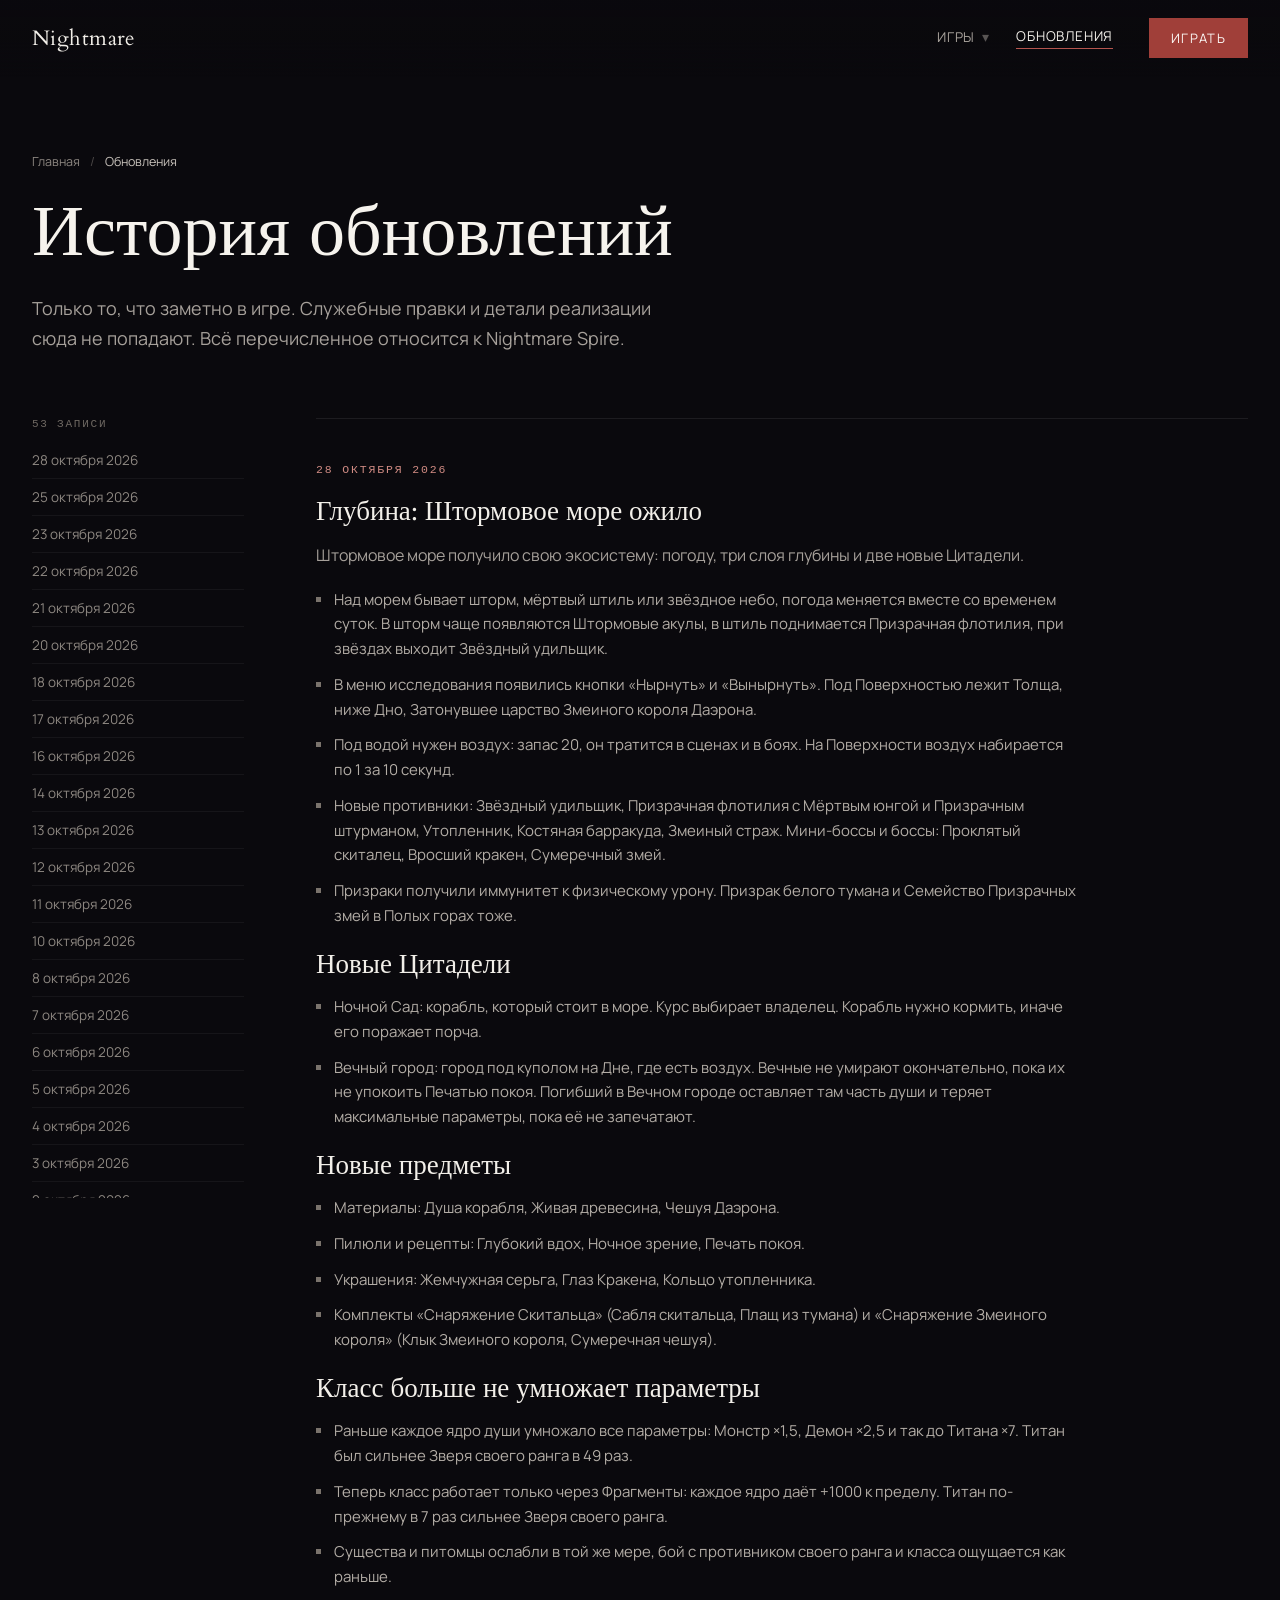
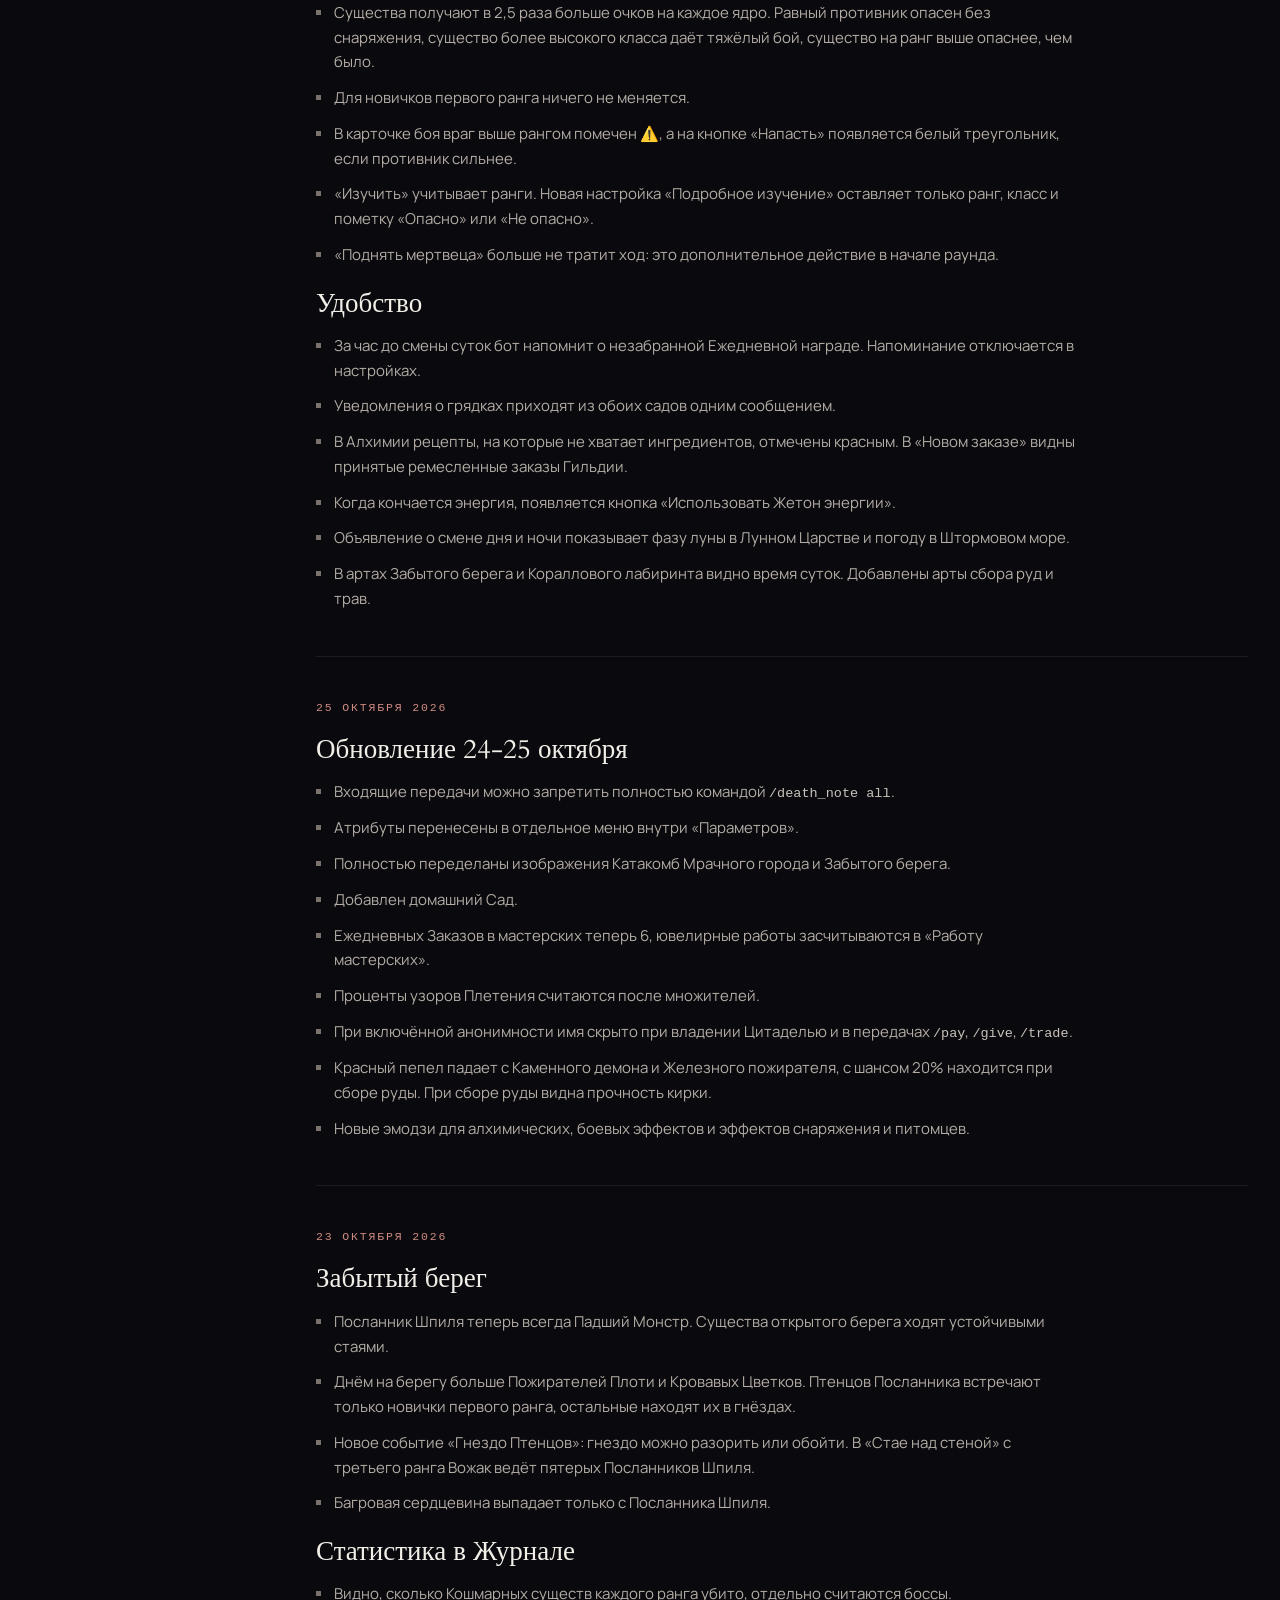
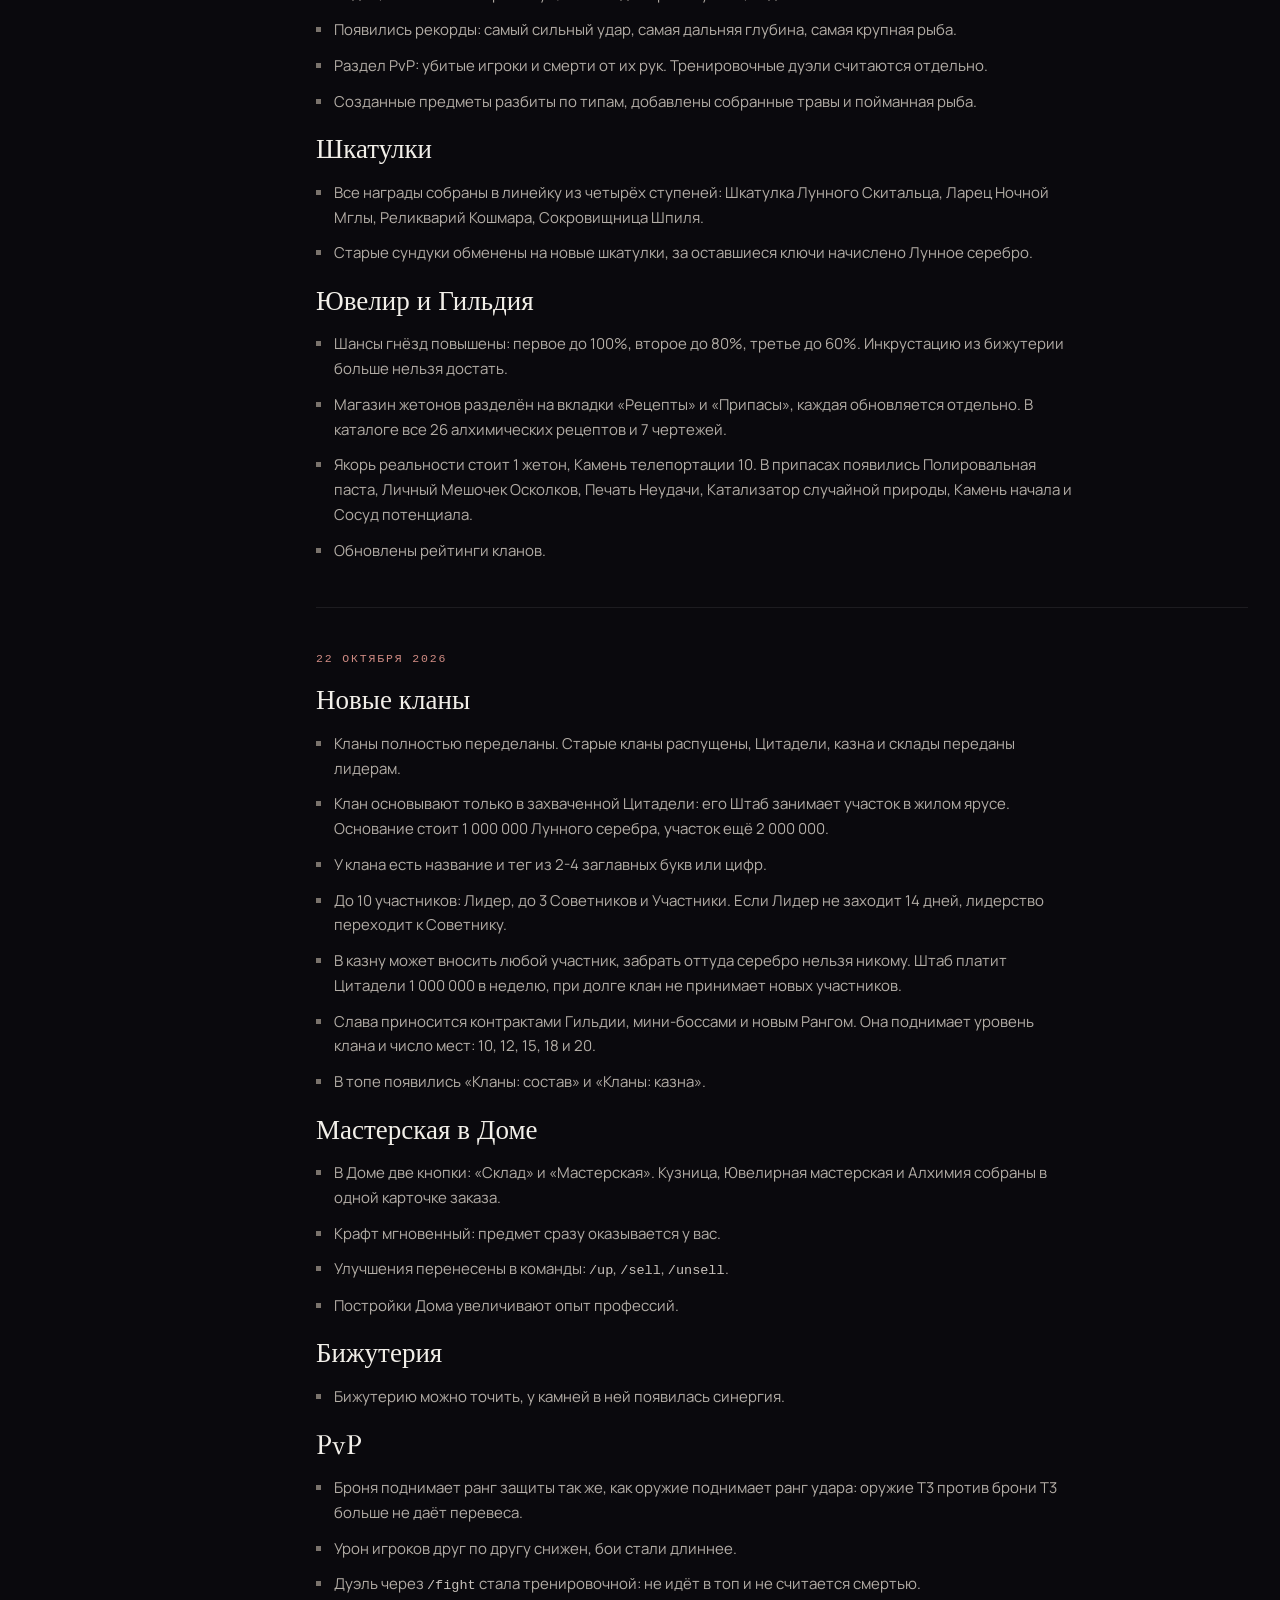
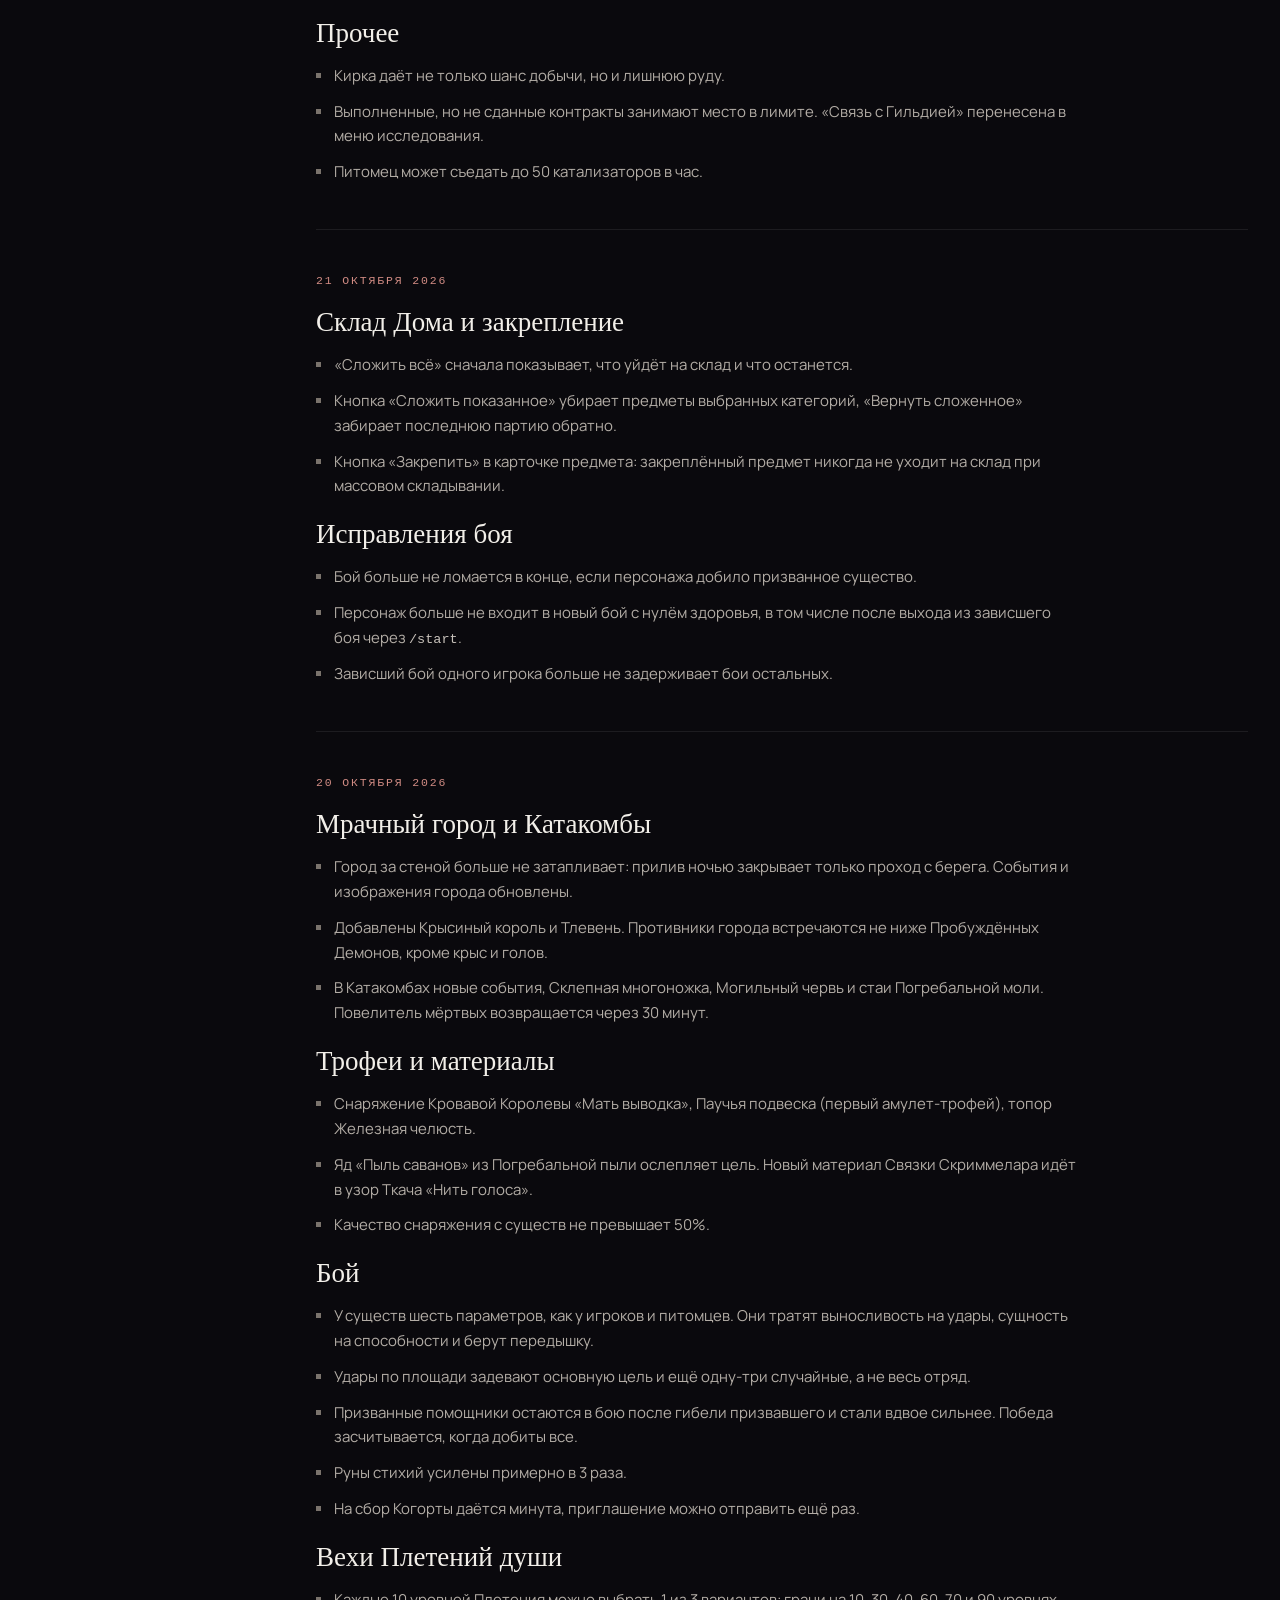
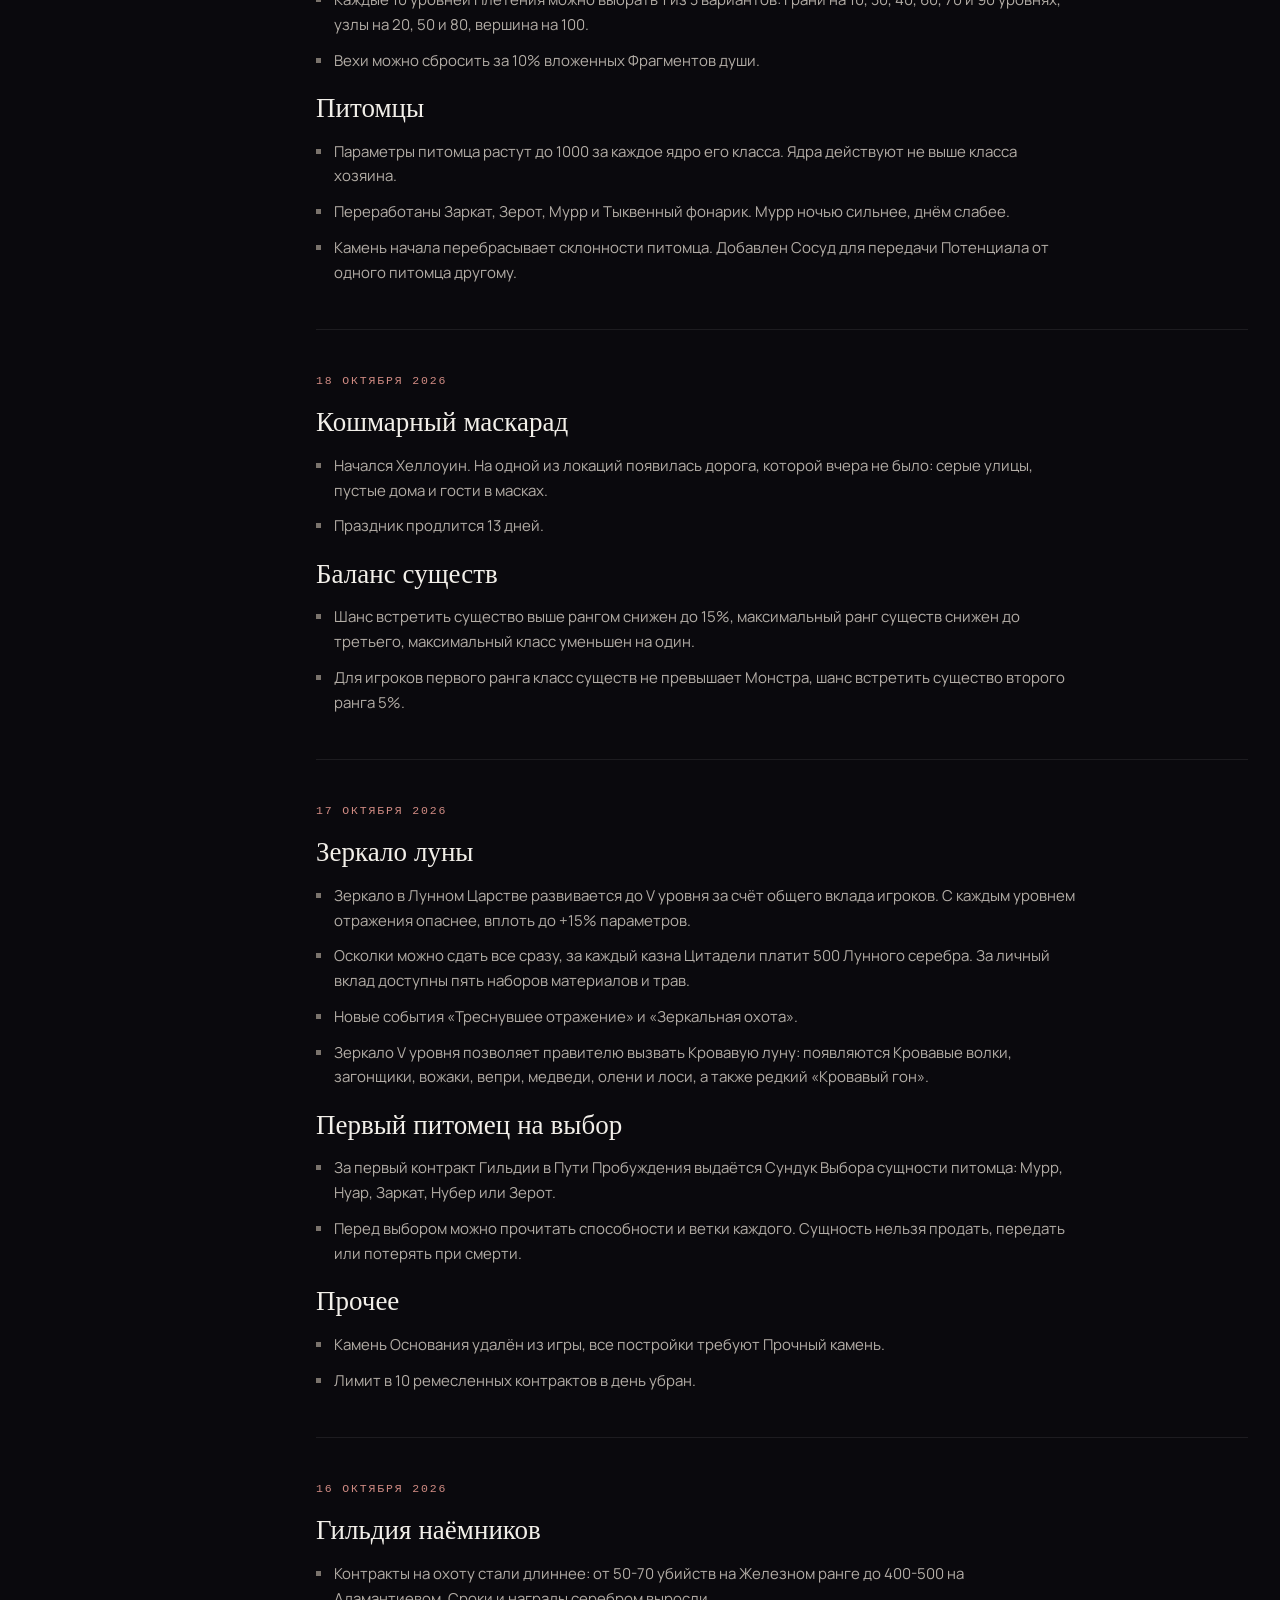
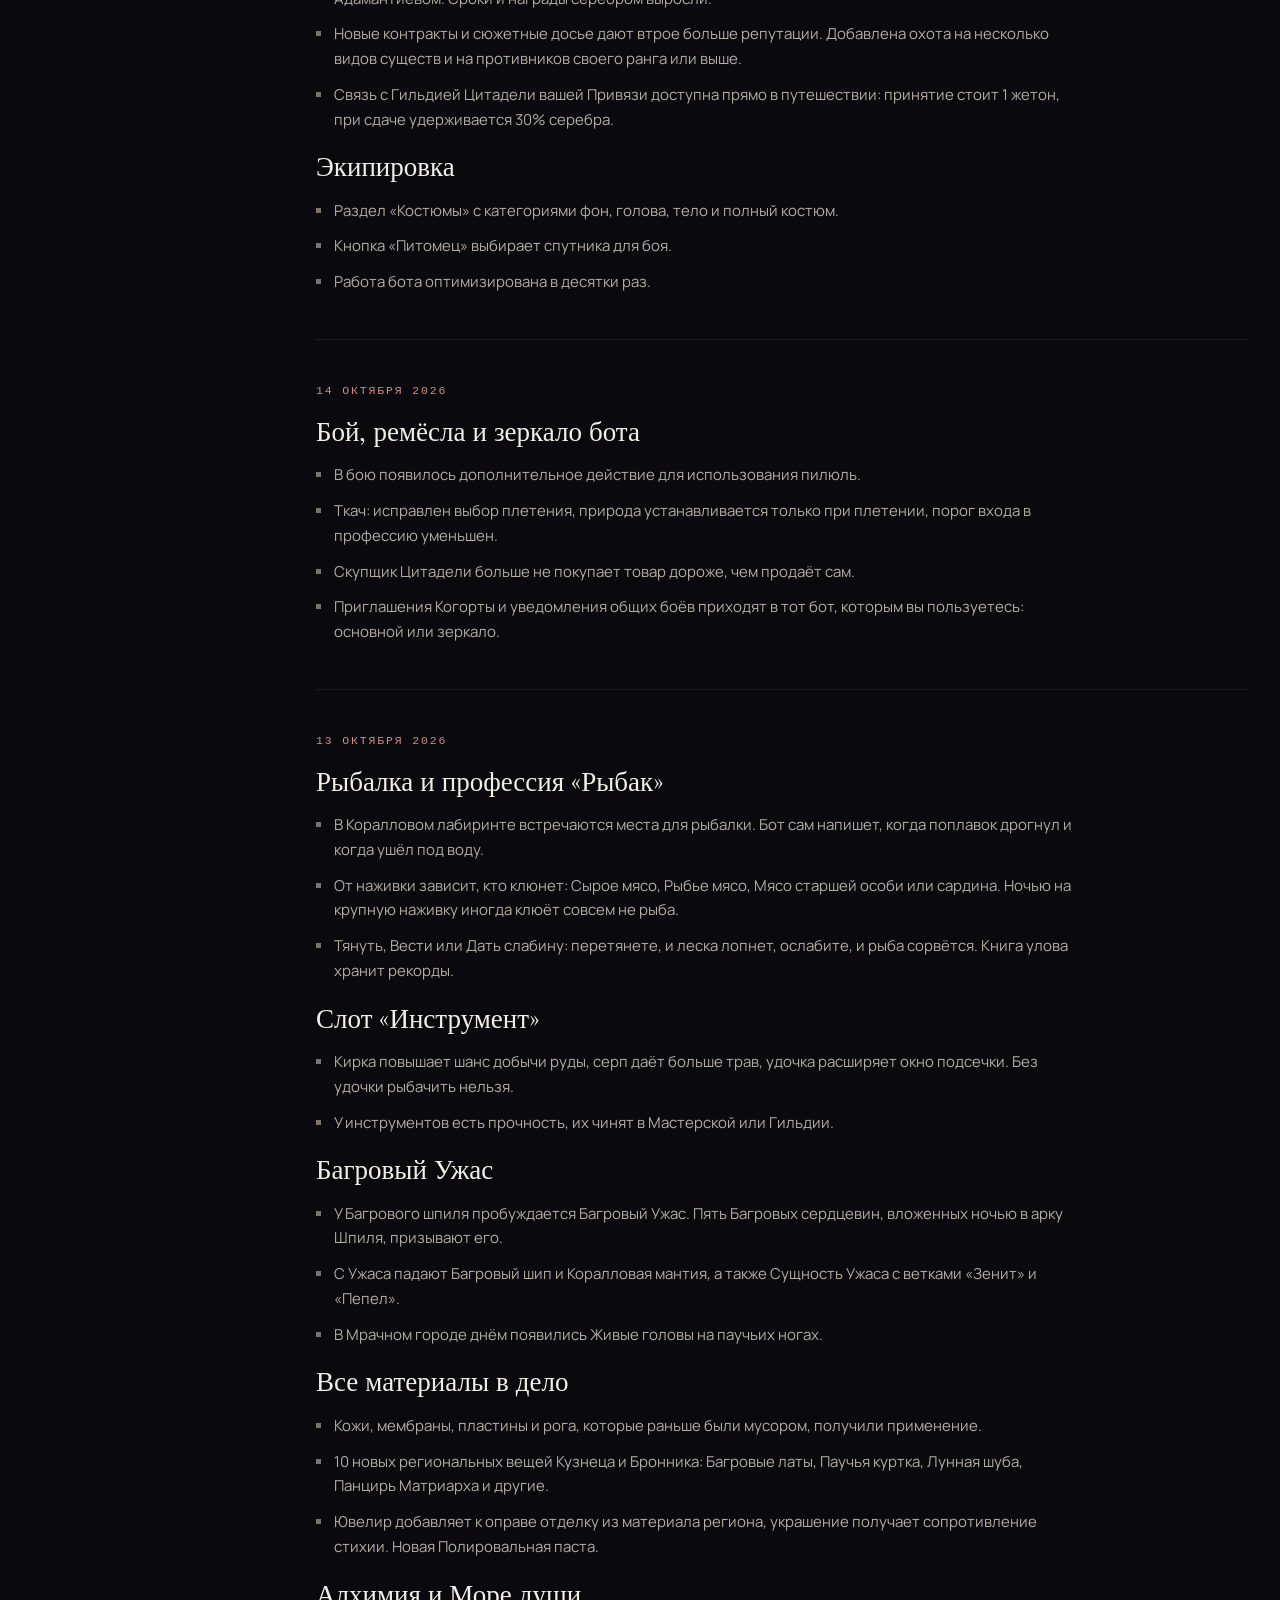
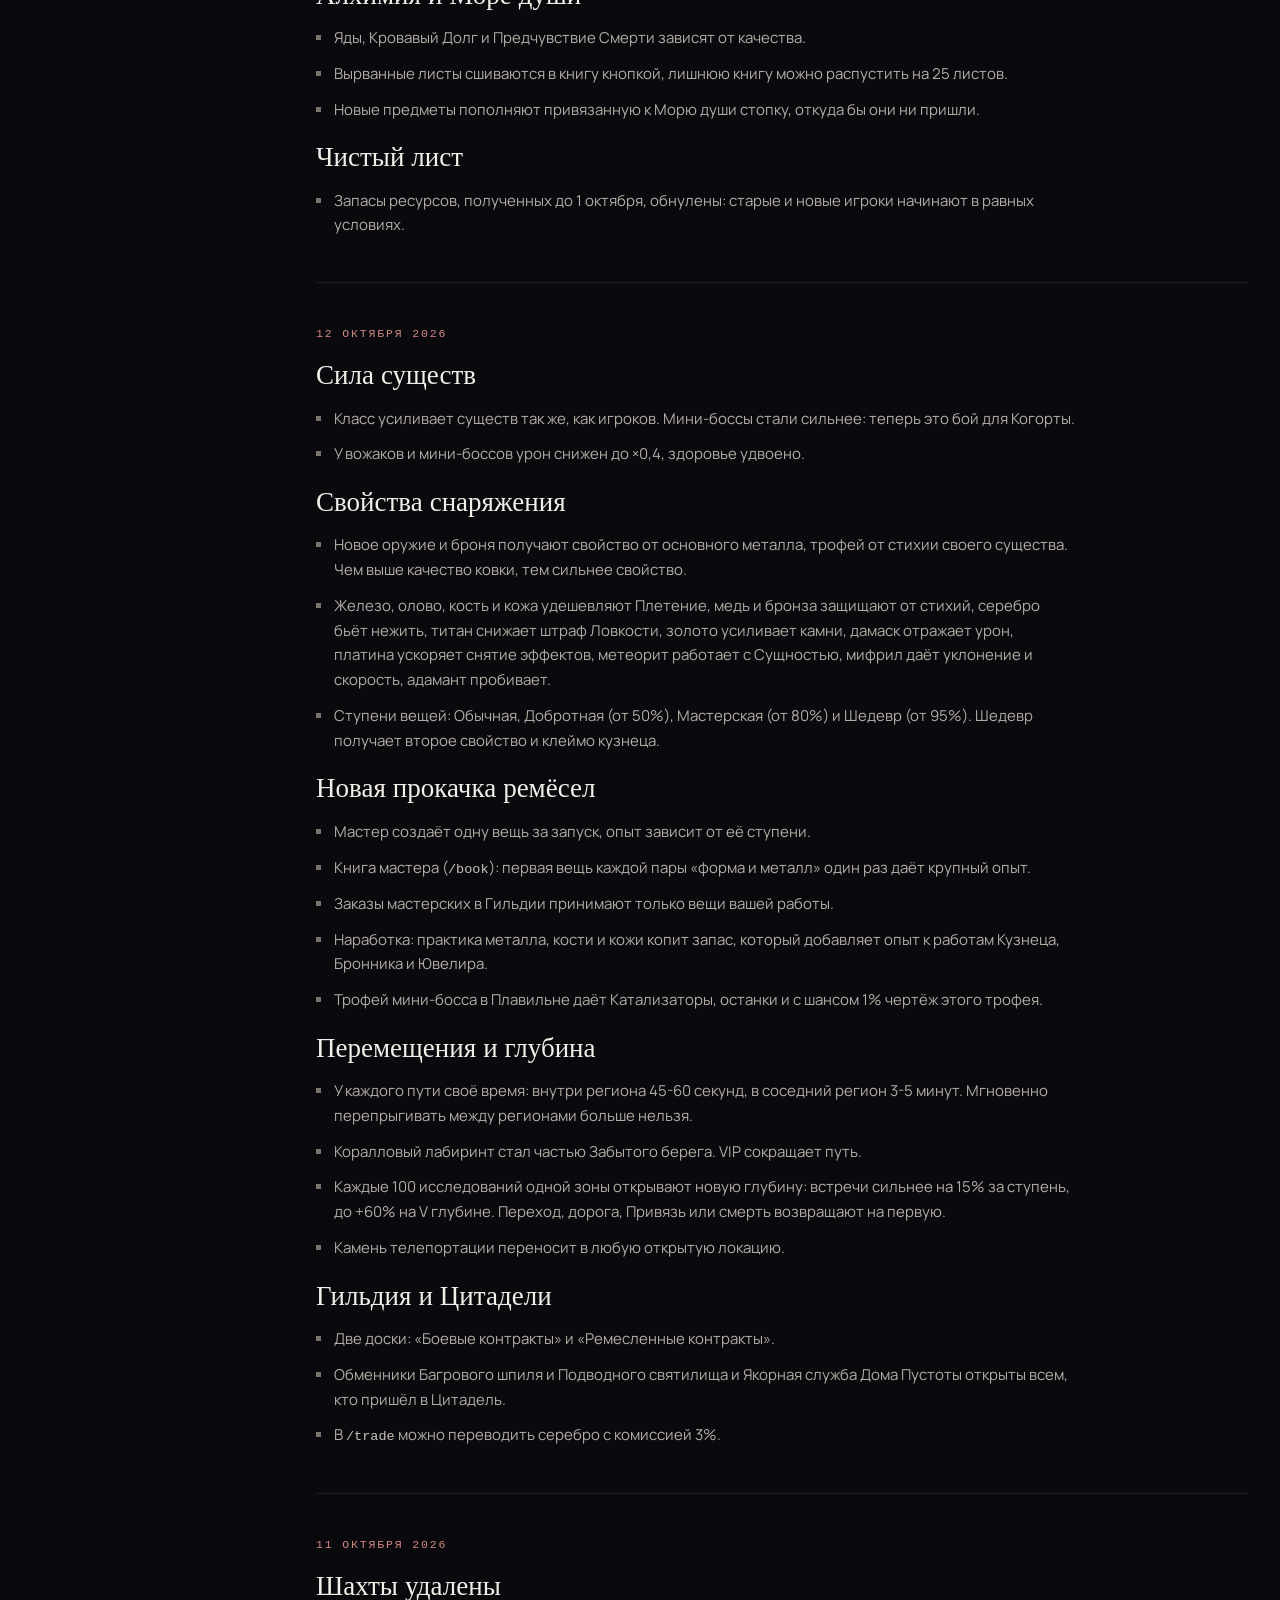
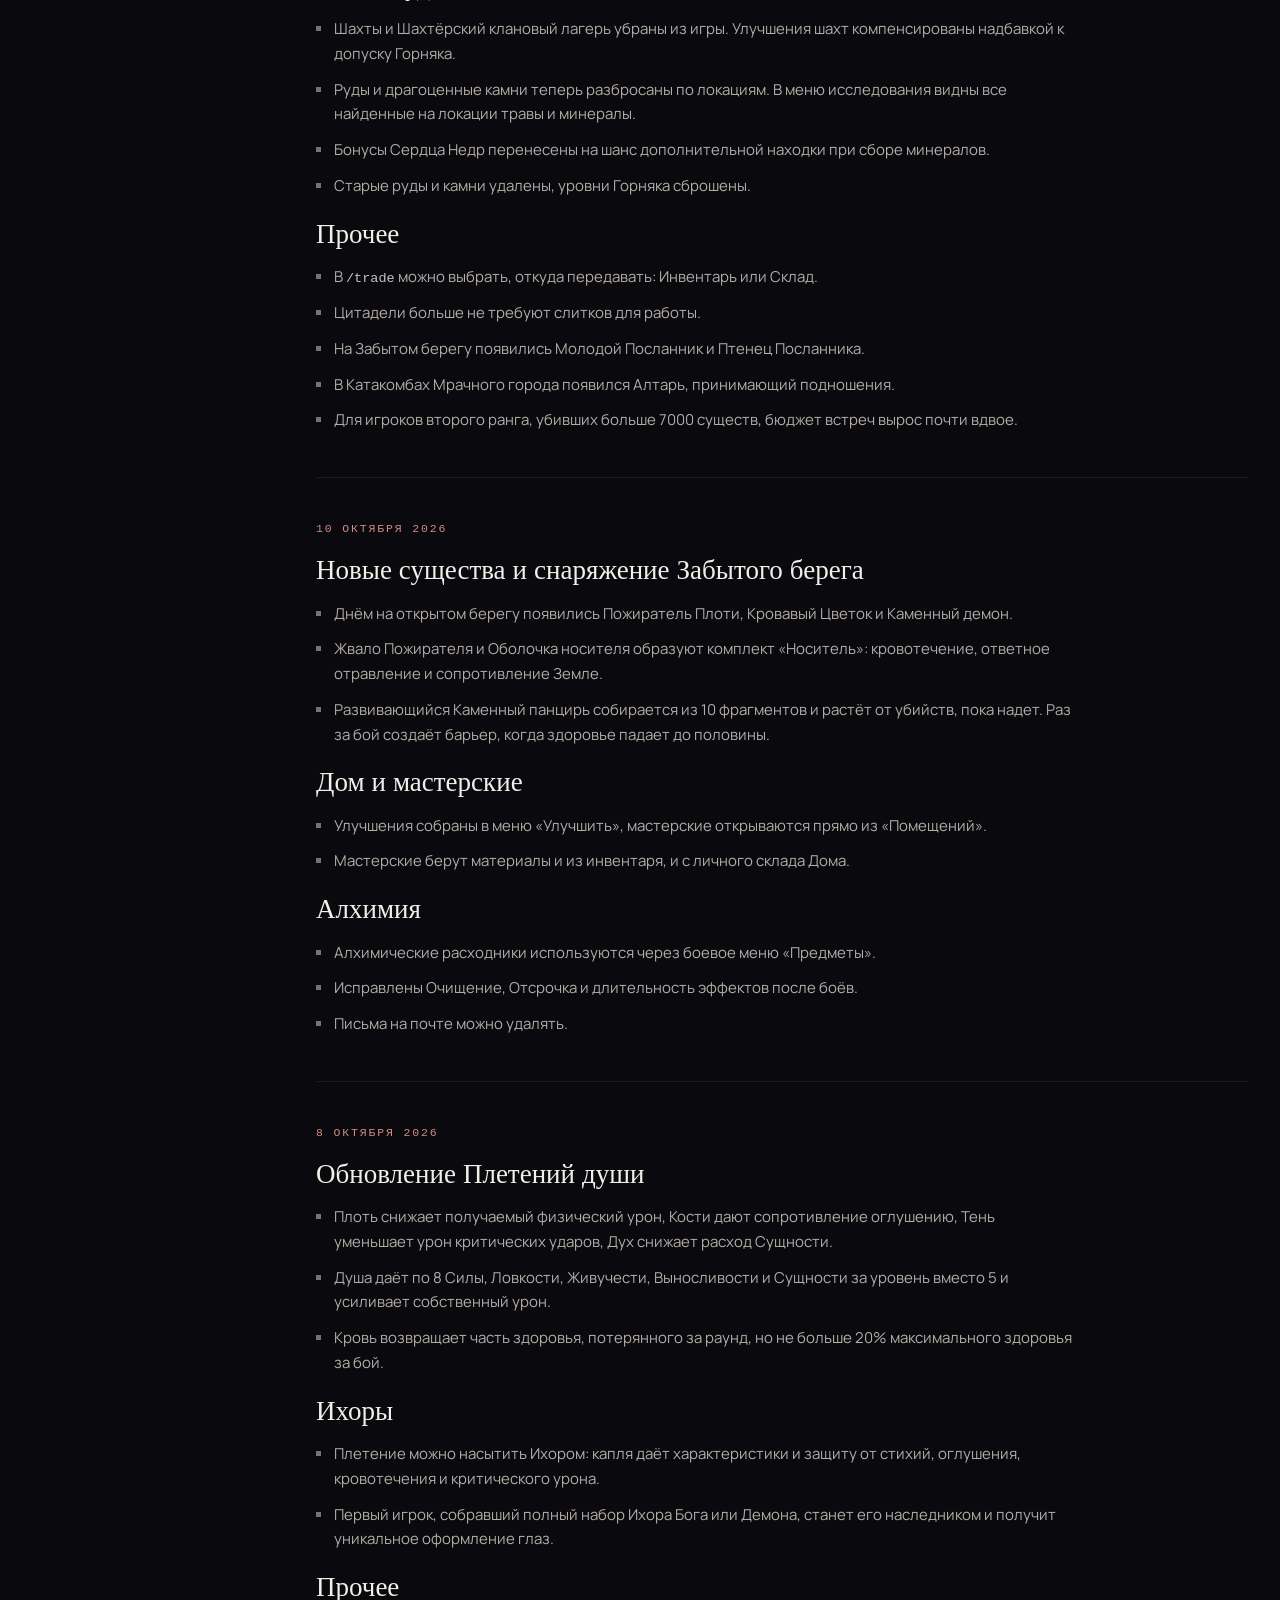
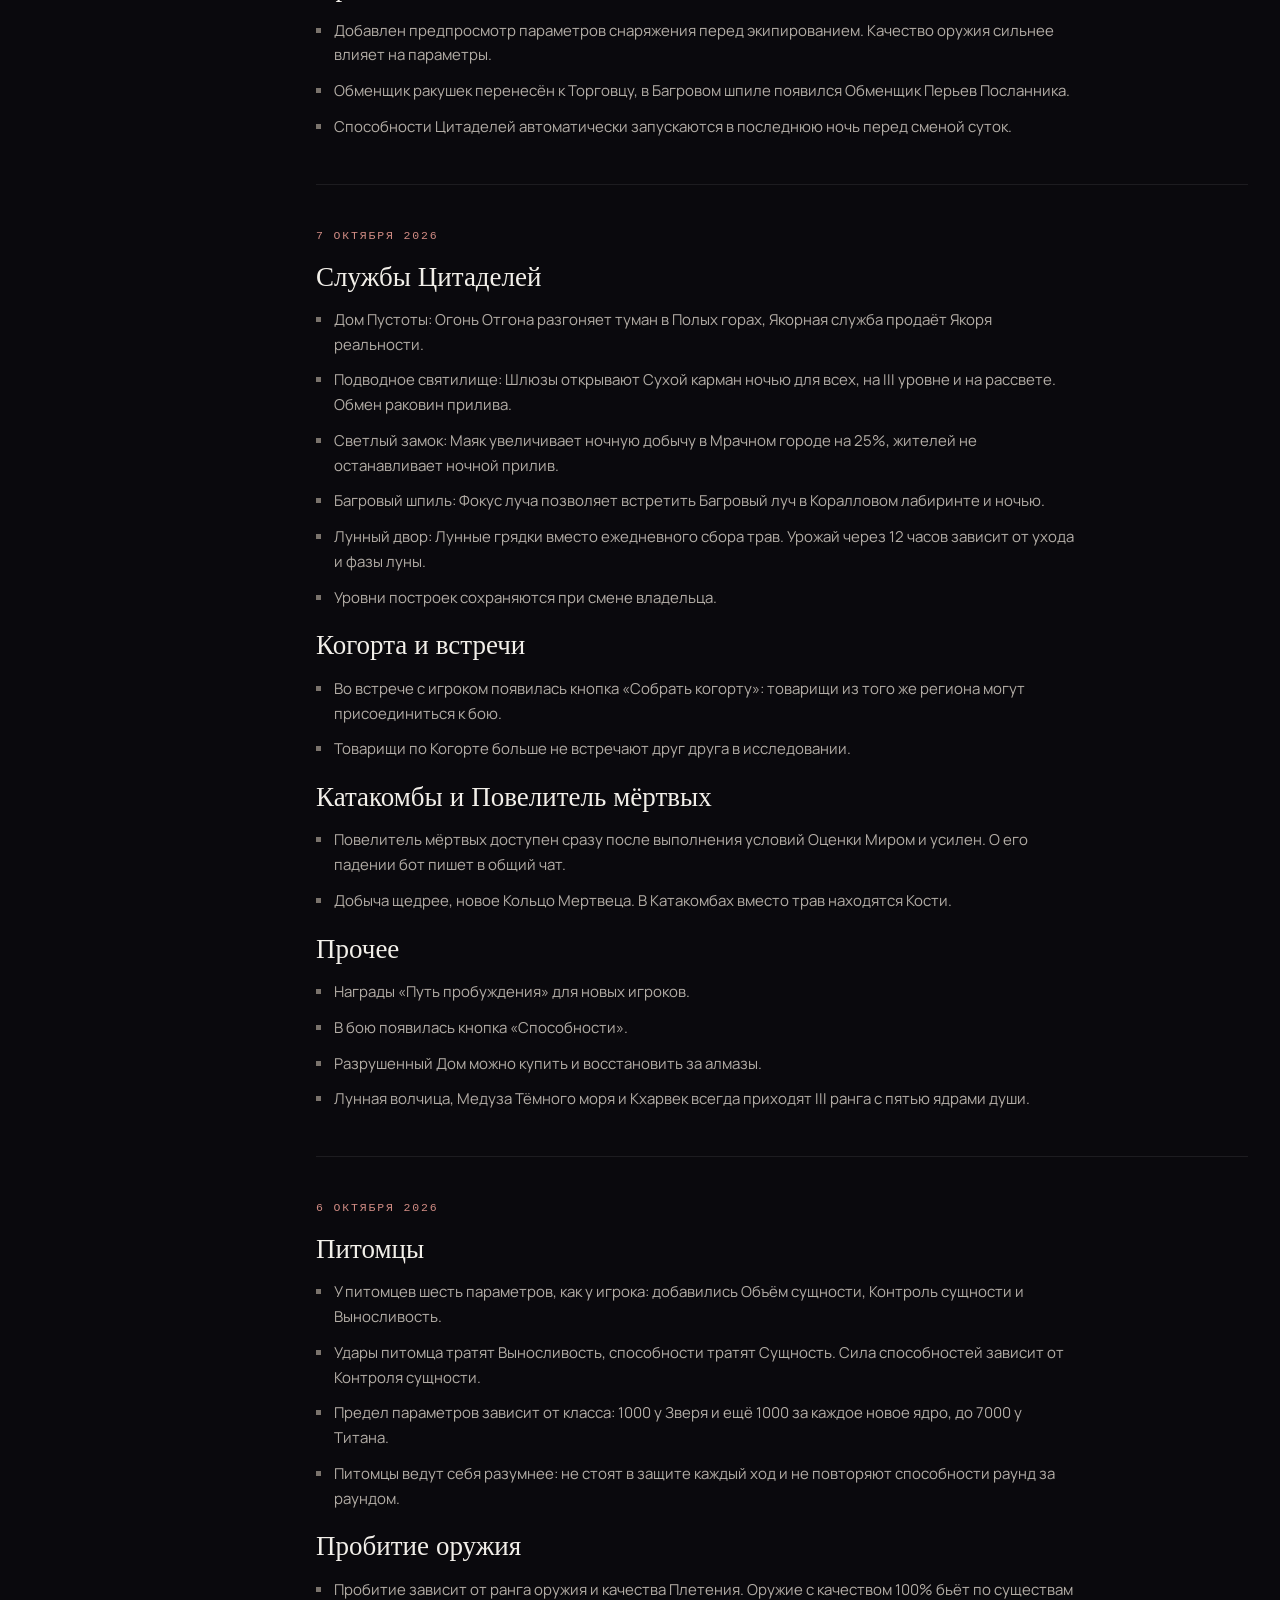
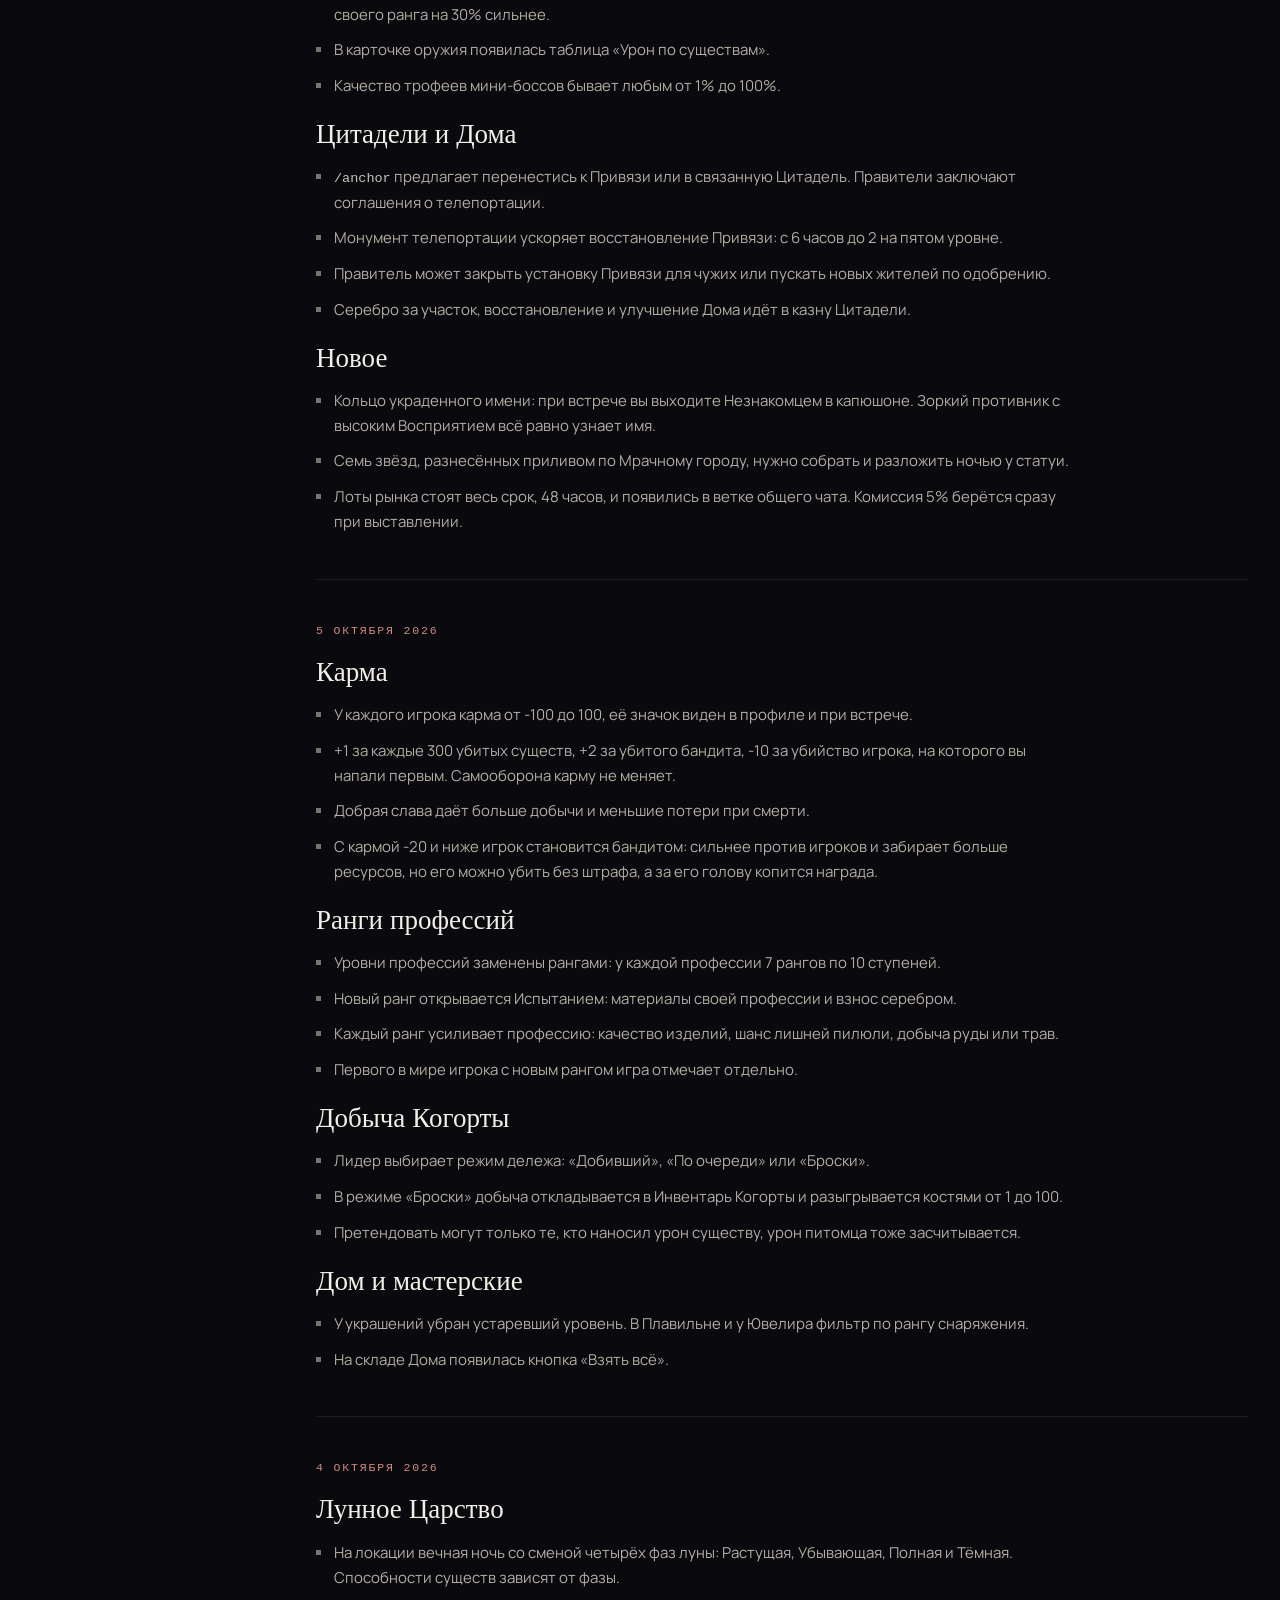
==== commit 464c7c85: "Обновить сайт под Пробуждение и обновления октября Главная и страница Nightmare Spire описывают теку" ====
--- a/changelog/index.html
+++ b/changelog/index.html
@@ -4,7 +4,7 @@
 <meta charset="utf-8">
 <meta name="viewport" content="width=device-width, initial-scale=1">
 <title>История обновлений Nightmare Spire</title>
-<meta name="description" content="Полная история обновлений Nightmare Spire: регионы и Оценка Миром, боевая система, Ранг и Класс души, питомцы, профессии, Гильдия наёмников, кланы и экономика.">
+<meta name="description" content="Полная история обновлений Nightmare Spire: Пробуждение, Штормовое море и его глубины, Цитадели, новые кланы, Карма, Плетения души, питомцы, ранги профессий, рыбалка и Гильдия наёмников.">
 <link rel="canonical" href="https://nightmaredream.online/changelog/">
 <meta name="theme-color" content="#0a090d">
 <meta name="color-scheme" content="dark">
@@ -46,8 +46,31 @@
   <h1 style="margin:0; font-family:Cardo, Georgia, serif; font-weight:400; font-size:clamp(38px,6vw,72px); line-height:1.04; color:#f6f3ed">История обновлений</h1>
   <p style="margin:22px 0 0; max-width:660px; font-size:18px; line-height:1.7; color:#a6a09a; text-wrap:pretty">Только то, что заметно в игре. Служебные правки и детали реализации сюда не попадают. Всё перечисленное относится к Nightmare Spire.</p>
   <div style="display:grid; grid-template-columns:220px 1fr; gap:64px; margin-top:64px; align-items:start" class="two-col">
-    <nav style="position:sticky; top:96px">
-      <div style="font-family:ui-monospace,'Courier New',monospace; font-size:11px; letter-spacing:.16em; text-transform:uppercase; color:#6f6963; margin-bottom:12px">30 записей</div>
+    <nav class="cl-nav" style="position:sticky; top:96px; max-height:calc(100vh - 120px); overflow-y:auto; padding-right:8px">
+      <div style="font-family:ui-monospace,'Courier New',monospace; font-size:11px; letter-spacing:.16em; text-transform:uppercase; color:#6f6963; margin-bottom:12px">53 записи</div>
+        <a href="#2026-10-28" style="display:block; padding:9px 0; font-size:13.5px; color:#8d8781; border-bottom:1px solid rgba(255,255,255,.05)" class="x900">28 октября 2026</a>
+        <a href="#2026-10-25" style="display:block; padding:9px 0; font-size:13.5px; color:#8d8781; border-bottom:1px solid rgba(255,255,255,.05)" class="x900">25 октября 2026</a>
+        <a href="#2026-10-23" style="display:block; padding:9px 0; font-size:13.5px; color:#8d8781; border-bottom:1px solid rgba(255,255,255,.05)" class="x900">23 октября 2026</a>
+        <a href="#2026-10-22" style="display:block; padding:9px 0; font-size:13.5px; color:#8d8781; border-bottom:1px solid rgba(255,255,255,.05)" class="x900">22 октября 2026</a>
+        <a href="#2026-10-21" style="display:block; padding:9px 0; font-size:13.5px; color:#8d8781; border-bottom:1px solid rgba(255,255,255,.05)" class="x900">21 октября 2026</a>
+        <a href="#2026-10-20" style="display:block; padding:9px 0; font-size:13.5px; color:#8d8781; border-bottom:1px solid rgba(255,255,255,.05)" class="x900">20 октября 2026</a>
+        <a href="#2026-10-18" style="display:block; padding:9px 0; font-size:13.5px; color:#8d8781; border-bottom:1px solid rgba(255,255,255,.05)" class="x900">18 октября 2026</a>
+        <a href="#2026-10-17" style="display:block; padding:9px 0; font-size:13.5px; color:#8d8781; border-bottom:1px solid rgba(255,255,255,.05)" class="x900">17 октября 2026</a>
+        <a href="#2026-10-16" style="display:block; padding:9px 0; font-size:13.5px; color:#8d8781; border-bottom:1px solid rgba(255,255,255,.05)" class="x900">16 октября 2026</a>
+        <a href="#2026-10-14" style="display:block; padding:9px 0; font-size:13.5px; color:#8d8781; border-bottom:1px solid rgba(255,255,255,.05)" class="x900">14 октября 2026</a>
+        <a href="#2026-10-13" style="display:block; padding:9px 0; font-size:13.5px; color:#8d8781; border-bottom:1px solid rgba(255,255,255,.05)" class="x900">13 октября 2026</a>
+        <a href="#2026-10-12" style="display:block; padding:9px 0; font-size:13.5px; color:#8d8781; border-bottom:1px solid rgba(255,255,255,.05)" class="x900">12 октября 2026</a>
+        <a href="#2026-10-11" style="display:block; padding:9px 0; font-size:13.5px; color:#8d8781; border-bottom:1px solid rgba(255,255,255,.05)" class="x900">11 октября 2026</a>
+        <a href="#2026-10-10" style="display:block; padding:9px 0; font-size:13.5px; color:#8d8781; border-bottom:1px solid rgba(255,255,255,.05)" class="x900">10 октября 2026</a>
+        <a href="#2026-10-08" style="display:block; padding:9px 0; font-size:13.5px; color:#8d8781; border-bottom:1px solid rgba(255,255,255,.05)" class="x900">8 октября 2026</a>
+        <a href="#2026-10-07" style="display:block; padding:9px 0; font-size:13.5px; color:#8d8781; border-bottom:1px solid rgba(255,255,255,.05)" class="x900">7 октября 2026</a>
+        <a href="#2026-10-06" style="display:block; padding:9px 0; font-size:13.5px; color:#8d8781; border-bottom:1px solid rgba(255,255,255,.05)" class="x900">6 октября 2026</a>
+        <a href="#2026-10-05" style="display:block; padding:9px 0; font-size:13.5px; color:#8d8781; border-bottom:1px solid rgba(255,255,255,.05)" class="x900">5 октября 2026</a>
+        <a href="#2026-10-04" style="display:block; padding:9px 0; font-size:13.5px; color:#8d8781; border-bottom:1px solid rgba(255,255,255,.05)" class="x900">4 октября 2026</a>
+        <a href="#2026-10-03" style="display:block; padding:9px 0; font-size:13.5px; color:#8d8781; border-bottom:1px solid rgba(255,255,255,.05)" class="x900">3 октября 2026</a>
+        <a href="#2026-10-02" style="display:block; padding:9px 0; font-size:13.5px; color:#8d8781; border-bottom:1px solid rgba(255,255,255,.05)" class="x900">2 октября 2026</a>
+        <a href="#2026-10-01" style="display:block; padding:9px 0; font-size:13.5px; color:#8d8781; border-bottom:1px solid rgba(255,255,255,.05)" class="x900">1 октября 2026</a>
+        <a href="#2026-09-30" style="display:block; padding:9px 0; font-size:13.5px; color:#8d8781; border-bottom:1px solid rgba(255,255,255,.05)" class="x900">30 сентября 2026</a>
         <a href="#2026-08-30" style="display:block; padding:9px 0; font-size:13.5px; color:#8d8781; border-bottom:1px solid rgba(255,255,255,.05)" class="x900">30 августа 2026</a>
         <a href="#2026-08-24" style="display:block; padding:9px 0; font-size:13.5px; color:#8d8781; border-bottom:1px solid rgba(255,255,255,.05)" class="x900">24 августа 2026</a>
         <a href="#2026-08-20" style="display:block; padding:9px 0; font-size:13.5px; color:#8d8781; border-bottom:1px solid rgba(255,255,255,.05)" class="x900">20 августа 2026</a>
@@ -80,6 +103,562 @@
         <a href="#2026-05-03" style="display:block; padding:9px 0; font-size:13.5px; color:#8d8781; border-bottom:1px solid rgba(255,255,255,.05)" class="x900">3 мая 2026</a>
     </nav>
     <div>
+      <article id="2026-10-28" style="padding:44px 0; border-top:1px solid rgba(255,255,255,.08); scroll-margin-top:96px">
+        <div style="font-family:ui-monospace,'Courier New',monospace; font-size:11.5px; letter-spacing:.16em; text-transform:uppercase; color:#d08b83">28 октября 2026</div>
+        <h2 style="margin:20px 0 14px; font-family:Cardo, Georgia, serif; font-weight:400; font-size:27px; line-height:1.2; color:#f2efe9">Глубина: Штормовое море ожило</h2>
+        <p style="margin:0 0 18px; max-width:760px; font-size:16px; line-height:1.7; color:#a6a09a; text-wrap:pretty">Штормовое море получило свою экосистему: погоду, три слоя глубины и две новые Цитадели.</p>
+        <ul style="margin:0; padding:0; list-style:none; display:grid; gap:11px; max-width:760px">
+          <li style="display:grid; grid-template-columns:auto 1fr; gap:13px; font-size:15px; line-height:1.65; color:#b3ada6"><span style="width:5px; height:5px; margin-top:9px; background:#7a736c"></span><span>Над морем бывает шторм, мёртвый штиль или звёздное небо, погода меняется вместе со временем суток. В шторм чаще появляются Штормовые акулы, в штиль поднимается Призрачная флотилия, при звёздах выходит Звёздный удильщик.</span></li>
+          <li style="display:grid; grid-template-columns:auto 1fr; gap:13px; font-size:15px; line-height:1.65; color:#b3ada6"><span style="width:5px; height:5px; margin-top:9px; background:#7a736c"></span><span>В меню исследования появились кнопки «Нырнуть» и «Вынырнуть». Под Поверхностью лежит Толща, ниже Дно, Затонувшее царство Змеиного короля Даэрона.</span></li>
+          <li style="display:grid; grid-template-columns:auto 1fr; gap:13px; font-size:15px; line-height:1.65; color:#b3ada6"><span style="width:5px; height:5px; margin-top:9px; background:#7a736c"></span><span>Под водой нужен воздух: запас 20, он тратится в сценах и в боях. На Поверхности воздух набирается по 1 за 10 секунд.</span></li>
+          <li style="display:grid; grid-template-columns:auto 1fr; gap:13px; font-size:15px; line-height:1.65; color:#b3ada6"><span style="width:5px; height:5px; margin-top:9px; background:#7a736c"></span><span>Новые противники: Звёздный удильщик, Призрачная флотилия с Мёртвым юнгой и Призрачным штурманом, Утопленник, Костяная барракуда, Змеиный страж. Мини-боссы и боссы: Проклятый скиталец, Вросший кракен, Сумеречный змей.</span></li>
+          <li style="display:grid; grid-template-columns:auto 1fr; gap:13px; font-size:15px; line-height:1.65; color:#b3ada6"><span style="width:5px; height:5px; margin-top:9px; background:#7a736c"></span><span>Призраки получили иммунитет к физическому урону. Призрак белого тумана и Семейство Призрачных змей в Полых горах тоже.</span></li>
+        </ul>
+        <h2 style="margin:20px 0 14px; font-family:Cardo, Georgia, serif; font-weight:400; font-size:27px; line-height:1.2; color:#f2efe9">Новые Цитадели</h2>
+        <ul style="margin:0; padding:0; list-style:none; display:grid; gap:11px; max-width:760px">
+          <li style="display:grid; grid-template-columns:auto 1fr; gap:13px; font-size:15px; line-height:1.65; color:#b3ada6"><span style="width:5px; height:5px; margin-top:9px; background:#7a736c"></span><span>Ночной Сад: корабль, который стоит в море. Курс выбирает владелец. Корабль нужно кормить, иначе его поражает порча.</span></li>
+          <li style="display:grid; grid-template-columns:auto 1fr; gap:13px; font-size:15px; line-height:1.65; color:#b3ada6"><span style="width:5px; height:5px; margin-top:9px; background:#7a736c"></span><span>Вечный город: город под куполом на Дне, где есть воздух. Вечные не умирают окончательно, пока их не упокоить Печатью покоя. Погибший в Вечном городе оставляет там часть души и теряет максимальные параметры, пока её не запечатают.</span></li>
+        </ul>
+        <h2 style="margin:20px 0 14px; font-family:Cardo, Georgia, serif; font-weight:400; font-size:27px; line-height:1.2; color:#f2efe9">Новые предметы</h2>
+        <ul style="margin:0; padding:0; list-style:none; display:grid; gap:11px; max-width:760px">
+          <li style="display:grid; grid-template-columns:auto 1fr; gap:13px; font-size:15px; line-height:1.65; color:#b3ada6"><span style="width:5px; height:5px; margin-top:9px; background:#7a736c"></span><span>Материалы: Душа корабля, Живая древесина, Чешуя Даэрона.</span></li>
+          <li style="display:grid; grid-template-columns:auto 1fr; gap:13px; font-size:15px; line-height:1.65; color:#b3ada6"><span style="width:5px; height:5px; margin-top:9px; background:#7a736c"></span><span>Пилюли и рецепты: Глубокий вдох, Ночное зрение, Печать покоя.</span></li>
+          <li style="display:grid; grid-template-columns:auto 1fr; gap:13px; font-size:15px; line-height:1.65; color:#b3ada6"><span style="width:5px; height:5px; margin-top:9px; background:#7a736c"></span><span>Украшения: Жемчужная серьга, Глаз Кракена, Кольцо утопленника.</span></li>
+          <li style="display:grid; grid-template-columns:auto 1fr; gap:13px; font-size:15px; line-height:1.65; color:#b3ada6"><span style="width:5px; height:5px; margin-top:9px; background:#7a736c"></span><span>Комплекты «Снаряжение Скитальца» (Сабля скитальца, Плащ из тумана) и «Снаряжение Змеиного короля» (Клык Змеиного короля, Сумеречная чешуя).</span></li>
+        </ul>
+        <h2 style="margin:20px 0 14px; font-family:Cardo, Georgia, serif; font-weight:400; font-size:27px; line-height:1.2; color:#f2efe9">Класс больше не умножает параметры</h2>
+        <ul style="margin:0; padding:0; list-style:none; display:grid; gap:11px; max-width:760px">
+          <li style="display:grid; grid-template-columns:auto 1fr; gap:13px; font-size:15px; line-height:1.65; color:#b3ada6"><span style="width:5px; height:5px; margin-top:9px; background:#7a736c"></span><span>Раньше каждое ядро души умножало все параметры: Монстр ×1,5, Демон ×2,5 и так до Титана ×7. Титан был сильнее Зверя своего ранга в 49 раз.</span></li>
+          <li style="display:grid; grid-template-columns:auto 1fr; gap:13px; font-size:15px; line-height:1.65; color:#b3ada6"><span style="width:5px; height:5px; margin-top:9px; background:#7a736c"></span><span>Теперь класс работает только через Фрагменты: каждое ядро даёт +1000 к пределу. Титан по-прежнему в 7 раз сильнее Зверя своего ранга.</span></li>
+          <li style="display:grid; grid-template-columns:auto 1fr; gap:13px; font-size:15px; line-height:1.65; color:#b3ada6"><span style="width:5px; height:5px; margin-top:9px; background:#7a736c"></span><span>Существа и питомцы ослабли в той же мере, бой с противником своего ранга и класса ощущается как раньше.</span></li>
+          <li style="display:grid; grid-template-columns:auto 1fr; gap:13px; font-size:15px; line-height:1.65; color:#b3ada6"><span style="width:5px; height:5px; margin-top:9px; background:#7a736c"></span><span>Существа получают в 2,5 раза больше очков на каждое ядро. Равный противник опасен без снаряжения, существо более высокого класса даёт тяжёлый бой, существо на ранг выше опаснее, чем было.</span></li>
+          <li style="display:grid; grid-template-columns:auto 1fr; gap:13px; font-size:15px; line-height:1.65; color:#b3ada6"><span style="width:5px; height:5px; margin-top:9px; background:#7a736c"></span><span>Для новичков первого ранга ничего не меняется.</span></li>
+          <li style="display:grid; grid-template-columns:auto 1fr; gap:13px; font-size:15px; line-height:1.65; color:#b3ada6"><span style="width:5px; height:5px; margin-top:9px; background:#7a736c"></span><span>В карточке боя враг выше рангом помечен ⚠️, а на кнопке «Напасть» появляется белый треугольник, если противник сильнее.</span></li>
+          <li style="display:grid; grid-template-columns:auto 1fr; gap:13px; font-size:15px; line-height:1.65; color:#b3ada6"><span style="width:5px; height:5px; margin-top:9px; background:#7a736c"></span><span>«Изучить» учитывает ранги. Новая настройка «Подробное изучение» оставляет только ранг, класс и пометку «Опасно» или «Не опасно».</span></li>
+          <li style="display:grid; grid-template-columns:auto 1fr; gap:13px; font-size:15px; line-height:1.65; color:#b3ada6"><span style="width:5px; height:5px; margin-top:9px; background:#7a736c"></span><span>«Поднять мертвеца» больше не тратит ход: это дополнительное действие в начале раунда.</span></li>
+        </ul>
+        <h2 style="margin:20px 0 14px; font-family:Cardo, Georgia, serif; font-weight:400; font-size:27px; line-height:1.2; color:#f2efe9">Удобство</h2>
+        <ul style="margin:0; padding:0; list-style:none; display:grid; gap:11px; max-width:760px">
+          <li style="display:grid; grid-template-columns:auto 1fr; gap:13px; font-size:15px; line-height:1.65; color:#b3ada6"><span style="width:5px; height:5px; margin-top:9px; background:#7a736c"></span><span>За час до смены суток бот напомнит о незабранной Ежедневной награде. Напоминание отключается в настройках.</span></li>
+          <li style="display:grid; grid-template-columns:auto 1fr; gap:13px; font-size:15px; line-height:1.65; color:#b3ada6"><span style="width:5px; height:5px; margin-top:9px; background:#7a736c"></span><span>Уведомления о грядках приходят из обоих садов одним сообщением.</span></li>
+          <li style="display:grid; grid-template-columns:auto 1fr; gap:13px; font-size:15px; line-height:1.65; color:#b3ada6"><span style="width:5px; height:5px; margin-top:9px; background:#7a736c"></span><span>В Алхимии рецепты, на которые не хватает ингредиентов, отмечены красным. В «Новом заказе» видны принятые ремесленные заказы Гильдии.</span></li>
+          <li style="display:grid; grid-template-columns:auto 1fr; gap:13px; font-size:15px; line-height:1.65; color:#b3ada6"><span style="width:5px; height:5px; margin-top:9px; background:#7a736c"></span><span>Когда кончается энергия, появляется кнопка «Использовать Жетон энергии».</span></li>
+          <li style="display:grid; grid-template-columns:auto 1fr; gap:13px; font-size:15px; line-height:1.65; color:#b3ada6"><span style="width:5px; height:5px; margin-top:9px; background:#7a736c"></span><span>Объявление о смене дня и ночи показывает фазу луны в Лунном Царстве и погоду в Штормовом море.</span></li>
+          <li style="display:grid; grid-template-columns:auto 1fr; gap:13px; font-size:15px; line-height:1.65; color:#b3ada6"><span style="width:5px; height:5px; margin-top:9px; background:#7a736c"></span><span>В артах Забытого берега и Кораллового лабиринта видно время суток. Добавлены арты сбора руд и трав.</span></li>
+        </ul>
+      </article>
+      <article id="2026-10-25" style="padding:44px 0; border-top:1px solid rgba(255,255,255,.08); scroll-margin-top:96px">
+        <div style="font-family:ui-monospace,'Courier New',monospace; font-size:11.5px; letter-spacing:.16em; text-transform:uppercase; color:#d08b83">25 октября 2026</div>
+        <h2 style="margin:20px 0 14px; font-family:Cardo, Georgia, serif; font-weight:400; font-size:27px; line-height:1.2; color:#f2efe9">Обновление 24-25 октября</h2>
+        <ul style="margin:0; padding:0; list-style:none; display:grid; gap:11px; max-width:760px">
+          <li style="display:grid; grid-template-columns:auto 1fr; gap:13px; font-size:15px; line-height:1.65; color:#b3ada6"><span style="width:5px; height:5px; margin-top:9px; background:#7a736c"></span><span>Входящие передачи можно запретить полностью командой <code style="font-family:ui-monospace,'Courier New',monospace; font-size:.9em; color:#c8c2bb">/death_note all</code>.</span></li>
+          <li style="display:grid; grid-template-columns:auto 1fr; gap:13px; font-size:15px; line-height:1.65; color:#b3ada6"><span style="width:5px; height:5px; margin-top:9px; background:#7a736c"></span><span>Атрибуты перенесены в отдельное меню внутри «Параметров».</span></li>
+          <li style="display:grid; grid-template-columns:auto 1fr; gap:13px; font-size:15px; line-height:1.65; color:#b3ada6"><span style="width:5px; height:5px; margin-top:9px; background:#7a736c"></span><span>Полностью переделаны изображения Катакомб Мрачного города и Забытого берега.</span></li>
+          <li style="display:grid; grid-template-columns:auto 1fr; gap:13px; font-size:15px; line-height:1.65; color:#b3ada6"><span style="width:5px; height:5px; margin-top:9px; background:#7a736c"></span><span>Добавлен домашний Сад.</span></li>
+          <li style="display:grid; grid-template-columns:auto 1fr; gap:13px; font-size:15px; line-height:1.65; color:#b3ada6"><span style="width:5px; height:5px; margin-top:9px; background:#7a736c"></span><span>Ежедневных Заказов в мастерских теперь 6, ювелирные работы засчитываются в «Работу мастерских».</span></li>
+          <li style="display:grid; grid-template-columns:auto 1fr; gap:13px; font-size:15px; line-height:1.65; color:#b3ada6"><span style="width:5px; height:5px; margin-top:9px; background:#7a736c"></span><span>Проценты узоров Плетения считаются после множителей.</span></li>
+          <li style="display:grid; grid-template-columns:auto 1fr; gap:13px; font-size:15px; line-height:1.65; color:#b3ada6"><span style="width:5px; height:5px; margin-top:9px; background:#7a736c"></span><span>При включённой анонимности имя скрыто при владении Цитаделью и в передачах <code style="font-family:ui-monospace,'Courier New',monospace; font-size:.9em; color:#c8c2bb">/pay</code>, <code style="font-family:ui-monospace,'Courier New',monospace; font-size:.9em; color:#c8c2bb">/give</code>, <code style="font-family:ui-monospace,'Courier New',monospace; font-size:.9em; color:#c8c2bb">/trade</code>.</span></li>
+          <li style="display:grid; grid-template-columns:auto 1fr; gap:13px; font-size:15px; line-height:1.65; color:#b3ada6"><span style="width:5px; height:5px; margin-top:9px; background:#7a736c"></span><span>Красный пепел падает с Каменного демона и Железного пожирателя, с шансом 20% находится при сборе руды. При сборе руды видна прочность кирки.</span></li>
+          <li style="display:grid; grid-template-columns:auto 1fr; gap:13px; font-size:15px; line-height:1.65; color:#b3ada6"><span style="width:5px; height:5px; margin-top:9px; background:#7a736c"></span><span>Новые эмодзи для алхимических, боевых эффектов и эффектов снаряжения и питомцев.</span></li>
+        </ul>
+      </article>
+      <article id="2026-10-23" style="padding:44px 0; border-top:1px solid rgba(255,255,255,.08); scroll-margin-top:96px">
+        <div style="font-family:ui-monospace,'Courier New',monospace; font-size:11.5px; letter-spacing:.16em; text-transform:uppercase; color:#d08b83">23 октября 2026</div>
+        <h2 style="margin:20px 0 14px; font-family:Cardo, Georgia, serif; font-weight:400; font-size:27px; line-height:1.2; color:#f2efe9">Забытый берег</h2>
+        <ul style="margin:0; padding:0; list-style:none; display:grid; gap:11px; max-width:760px">
+          <li style="display:grid; grid-template-columns:auto 1fr; gap:13px; font-size:15px; line-height:1.65; color:#b3ada6"><span style="width:5px; height:5px; margin-top:9px; background:#7a736c"></span><span>Посланник Шпиля теперь всегда Падший Монстр. Существа открытого берега ходят устойчивыми стаями.</span></li>
+          <li style="display:grid; grid-template-columns:auto 1fr; gap:13px; font-size:15px; line-height:1.65; color:#b3ada6"><span style="width:5px; height:5px; margin-top:9px; background:#7a736c"></span><span>Днём на берегу больше Пожирателей Плоти и Кровавых Цветков. Птенцов Посланника встречают только новички первого ранга, остальные находят их в гнёздах.</span></li>
+          <li style="display:grid; grid-template-columns:auto 1fr; gap:13px; font-size:15px; line-height:1.65; color:#b3ada6"><span style="width:5px; height:5px; margin-top:9px; background:#7a736c"></span><span>Новое событие «Гнездо Птенцов»: гнездо можно разорить или обойти. В «Стае над стеной» с третьего ранга Вожак ведёт пятерых Посланников Шпиля.</span></li>
+          <li style="display:grid; grid-template-columns:auto 1fr; gap:13px; font-size:15px; line-height:1.65; color:#b3ada6"><span style="width:5px; height:5px; margin-top:9px; background:#7a736c"></span><span>Багровая сердцевина выпадает только с Посланника Шпиля.</span></li>
+        </ul>
+        <h2 style="margin:20px 0 14px; font-family:Cardo, Georgia, serif; font-weight:400; font-size:27px; line-height:1.2; color:#f2efe9">Статистика в Журнале</h2>
+        <ul style="margin:0; padding:0; list-style:none; display:grid; gap:11px; max-width:760px">
+          <li style="display:grid; grid-template-columns:auto 1fr; gap:13px; font-size:15px; line-height:1.65; color:#b3ada6"><span style="width:5px; height:5px; margin-top:9px; background:#7a736c"></span><span>Видно, сколько Кошмарных существ каждого ранга убито, отдельно считаются боссы.</span></li>
+          <li style="display:grid; grid-template-columns:auto 1fr; gap:13px; font-size:15px; line-height:1.65; color:#b3ada6"><span style="width:5px; height:5px; margin-top:9px; background:#7a736c"></span><span>Появились рекорды: самый сильный удар, самая дальняя глубина, самая крупная рыба.</span></li>
+          <li style="display:grid; grid-template-columns:auto 1fr; gap:13px; font-size:15px; line-height:1.65; color:#b3ada6"><span style="width:5px; height:5px; margin-top:9px; background:#7a736c"></span><span>Раздел PvP: убитые игроки и смерти от их рук. Тренировочные дуэли считаются отдельно.</span></li>
+          <li style="display:grid; grid-template-columns:auto 1fr; gap:13px; font-size:15px; line-height:1.65; color:#b3ada6"><span style="width:5px; height:5px; margin-top:9px; background:#7a736c"></span><span>Созданные предметы разбиты по типам, добавлены собранные травы и пойманная рыба.</span></li>
+        </ul>
+        <h2 style="margin:20px 0 14px; font-family:Cardo, Georgia, serif; font-weight:400; font-size:27px; line-height:1.2; color:#f2efe9">Шкатулки</h2>
+        <ul style="margin:0; padding:0; list-style:none; display:grid; gap:11px; max-width:760px">
+          <li style="display:grid; grid-template-columns:auto 1fr; gap:13px; font-size:15px; line-height:1.65; color:#b3ada6"><span style="width:5px; height:5px; margin-top:9px; background:#7a736c"></span><span>Все награды собраны в линейку из четырёх ступеней: Шкатулка Лунного Скитальца, Ларец Ночной Мглы, Реликварий Кошмара, Сокровищница Шпиля.</span></li>
+          <li style="display:grid; grid-template-columns:auto 1fr; gap:13px; font-size:15px; line-height:1.65; color:#b3ada6"><span style="width:5px; height:5px; margin-top:9px; background:#7a736c"></span><span>Старые сундуки обменены на новые шкатулки, за оставшиеся ключи начислено Лунное серебро.</span></li>
+        </ul>
+        <h2 style="margin:20px 0 14px; font-family:Cardo, Georgia, serif; font-weight:400; font-size:27px; line-height:1.2; color:#f2efe9">Ювелир и Гильдия</h2>
+        <ul style="margin:0; padding:0; list-style:none; display:grid; gap:11px; max-width:760px">
+          <li style="display:grid; grid-template-columns:auto 1fr; gap:13px; font-size:15px; line-height:1.65; color:#b3ada6"><span style="width:5px; height:5px; margin-top:9px; background:#7a736c"></span><span>Шансы гнёзд повышены: первое до 100%, второе до 80%, третье до 60%. Инкрустацию из бижутерии больше нельзя достать.</span></li>
+          <li style="display:grid; grid-template-columns:auto 1fr; gap:13px; font-size:15px; line-height:1.65; color:#b3ada6"><span style="width:5px; height:5px; margin-top:9px; background:#7a736c"></span><span>Магазин жетонов разделён на вкладки «Рецепты» и «Припасы», каждая обновляется отдельно. В каталоге все 26 алхимических рецептов и 7 чертежей.</span></li>
+          <li style="display:grid; grid-template-columns:auto 1fr; gap:13px; font-size:15px; line-height:1.65; color:#b3ada6"><span style="width:5px; height:5px; margin-top:9px; background:#7a736c"></span><span>Якорь реальности стоит 1 жетон, Камень телепортации 10. В припасах появились Полировальная паста, Личный Мешочек Осколков, Печать Неудачи, Катализатор случайной природы, Камень начала и Сосуд потенциала.</span></li>
+          <li style="display:grid; grid-template-columns:auto 1fr; gap:13px; font-size:15px; line-height:1.65; color:#b3ada6"><span style="width:5px; height:5px; margin-top:9px; background:#7a736c"></span><span>Обновлены рейтинги кланов.</span></li>
+        </ul>
+      </article>
+      <article id="2026-10-22" style="padding:44px 0; border-top:1px solid rgba(255,255,255,.08); scroll-margin-top:96px">
+        <div style="font-family:ui-monospace,'Courier New',monospace; font-size:11.5px; letter-spacing:.16em; text-transform:uppercase; color:#d08b83">22 октября 2026</div>
+        <h2 style="margin:20px 0 14px; font-family:Cardo, Georgia, serif; font-weight:400; font-size:27px; line-height:1.2; color:#f2efe9">Новые кланы</h2>
+        <ul style="margin:0; padding:0; list-style:none; display:grid; gap:11px; max-width:760px">
+          <li style="display:grid; grid-template-columns:auto 1fr; gap:13px; font-size:15px; line-height:1.65; color:#b3ada6"><span style="width:5px; height:5px; margin-top:9px; background:#7a736c"></span><span>Кланы полностью переделаны. Старые кланы распущены, Цитадели, казна и склады переданы лидерам.</span></li>
+          <li style="display:grid; grid-template-columns:auto 1fr; gap:13px; font-size:15px; line-height:1.65; color:#b3ada6"><span style="width:5px; height:5px; margin-top:9px; background:#7a736c"></span><span>Клан основывают только в захваченной Цитадели: его Штаб занимает участок в жилом ярусе. Основание стоит 1 000 000 Лунного серебра, участок ещё 2 000 000.</span></li>
+          <li style="display:grid; grid-template-columns:auto 1fr; gap:13px; font-size:15px; line-height:1.65; color:#b3ada6"><span style="width:5px; height:5px; margin-top:9px; background:#7a736c"></span><span>У клана есть название и тег из 2-4 заглавных букв или цифр.</span></li>
+          <li style="display:grid; grid-template-columns:auto 1fr; gap:13px; font-size:15px; line-height:1.65; color:#b3ada6"><span style="width:5px; height:5px; margin-top:9px; background:#7a736c"></span><span>До 10 участников: Лидер, до 3 Советников и Участники. Если Лидер не заходит 14 дней, лидерство переходит к Советнику.</span></li>
+          <li style="display:grid; grid-template-columns:auto 1fr; gap:13px; font-size:15px; line-height:1.65; color:#b3ada6"><span style="width:5px; height:5px; margin-top:9px; background:#7a736c"></span><span>В казну может вносить любой участник, забрать оттуда серебро нельзя никому. Штаб платит Цитадели 1 000 000 в неделю, при долге клан не принимает новых участников.</span></li>
+          <li style="display:grid; grid-template-columns:auto 1fr; gap:13px; font-size:15px; line-height:1.65; color:#b3ada6"><span style="width:5px; height:5px; margin-top:9px; background:#7a736c"></span><span>Слава приносится контрактами Гильдии, мини-боссами и новым Рангом. Она поднимает уровень клана и число мест: 10, 12, 15, 18 и 20.</span></li>
+          <li style="display:grid; grid-template-columns:auto 1fr; gap:13px; font-size:15px; line-height:1.65; color:#b3ada6"><span style="width:5px; height:5px; margin-top:9px; background:#7a736c"></span><span>В топе появились «Кланы: состав» и «Кланы: казна».</span></li>
+        </ul>
+        <h2 style="margin:20px 0 14px; font-family:Cardo, Georgia, serif; font-weight:400; font-size:27px; line-height:1.2; color:#f2efe9">Мастерская в Доме</h2>
+        <ul style="margin:0; padding:0; list-style:none; display:grid; gap:11px; max-width:760px">
+          <li style="display:grid; grid-template-columns:auto 1fr; gap:13px; font-size:15px; line-height:1.65; color:#b3ada6"><span style="width:5px; height:5px; margin-top:9px; background:#7a736c"></span><span>В Доме две кнопки: «Склад» и «Мастерская». Кузница, Ювелирная мастерская и Алхимия собраны в одной карточке заказа.</span></li>
+          <li style="display:grid; grid-template-columns:auto 1fr; gap:13px; font-size:15px; line-height:1.65; color:#b3ada6"><span style="width:5px; height:5px; margin-top:9px; background:#7a736c"></span><span>Крафт мгновенный: предмет сразу оказывается у вас.</span></li>
+          <li style="display:grid; grid-template-columns:auto 1fr; gap:13px; font-size:15px; line-height:1.65; color:#b3ada6"><span style="width:5px; height:5px; margin-top:9px; background:#7a736c"></span><span>Улучшения перенесены в команды: <code style="font-family:ui-monospace,'Courier New',monospace; font-size:.9em; color:#c8c2bb">/up</code>, <code style="font-family:ui-monospace,'Courier New',monospace; font-size:.9em; color:#c8c2bb">/sell</code>, <code style="font-family:ui-monospace,'Courier New',monospace; font-size:.9em; color:#c8c2bb">/unsell</code>.</span></li>
+          <li style="display:grid; grid-template-columns:auto 1fr; gap:13px; font-size:15px; line-height:1.65; color:#b3ada6"><span style="width:5px; height:5px; margin-top:9px; background:#7a736c"></span><span>Постройки Дома увеличивают опыт профессий.</span></li>
+        </ul>
+        <h2 style="margin:20px 0 14px; font-family:Cardo, Georgia, serif; font-weight:400; font-size:27px; line-height:1.2; color:#f2efe9">Бижутерия</h2>
+        <ul style="margin:0; padding:0; list-style:none; display:grid; gap:11px; max-width:760px">
+          <li style="display:grid; grid-template-columns:auto 1fr; gap:13px; font-size:15px; line-height:1.65; color:#b3ada6"><span style="width:5px; height:5px; margin-top:9px; background:#7a736c"></span><span>Бижутерию можно точить, у камней в ней появилась синергия.</span></li>
+        </ul>
+        <h2 style="margin:20px 0 14px; font-family:Cardo, Georgia, serif; font-weight:400; font-size:27px; line-height:1.2; color:#f2efe9">PvP</h2>
+        <ul style="margin:0; padding:0; list-style:none; display:grid; gap:11px; max-width:760px">
+          <li style="display:grid; grid-template-columns:auto 1fr; gap:13px; font-size:15px; line-height:1.65; color:#b3ada6"><span style="width:5px; height:5px; margin-top:9px; background:#7a736c"></span><span>Броня поднимает ранг защиты так же, как оружие поднимает ранг удара: оружие Т3 против брони Т3 больше не даёт перевеса.</span></li>
+          <li style="display:grid; grid-template-columns:auto 1fr; gap:13px; font-size:15px; line-height:1.65; color:#b3ada6"><span style="width:5px; height:5px; margin-top:9px; background:#7a736c"></span><span>Урон игроков друг по другу снижен, бои стали длиннее.</span></li>
+          <li style="display:grid; grid-template-columns:auto 1fr; gap:13px; font-size:15px; line-height:1.65; color:#b3ada6"><span style="width:5px; height:5px; margin-top:9px; background:#7a736c"></span><span>Дуэль через <code style="font-family:ui-monospace,'Courier New',monospace; font-size:.9em; color:#c8c2bb">/fight</code> стала тренировочной: не идёт в топ и не считается смертью.</span></li>
+        </ul>
+        <h2 style="margin:20px 0 14px; font-family:Cardo, Georgia, serif; font-weight:400; font-size:27px; line-height:1.2; color:#f2efe9">Прочее</h2>
+        <ul style="margin:0; padding:0; list-style:none; display:grid; gap:11px; max-width:760px">
+          <li style="display:grid; grid-template-columns:auto 1fr; gap:13px; font-size:15px; line-height:1.65; color:#b3ada6"><span style="width:5px; height:5px; margin-top:9px; background:#7a736c"></span><span>Кирка даёт не только шанс добычи, но и лишнюю руду.</span></li>
+          <li style="display:grid; grid-template-columns:auto 1fr; gap:13px; font-size:15px; line-height:1.65; color:#b3ada6"><span style="width:5px; height:5px; margin-top:9px; background:#7a736c"></span><span>Выполненные, но не сданные контракты занимают место в лимите. «Связь с Гильдией» перенесена в меню исследования.</span></li>
+          <li style="display:grid; grid-template-columns:auto 1fr; gap:13px; font-size:15px; line-height:1.65; color:#b3ada6"><span style="width:5px; height:5px; margin-top:9px; background:#7a736c"></span><span>Питомец может съедать до 50 катализаторов в час.</span></li>
+        </ul>
+      </article>
+      <article id="2026-10-21" style="padding:44px 0; border-top:1px solid rgba(255,255,255,.08); scroll-margin-top:96px">
+        <div style="font-family:ui-monospace,'Courier New',monospace; font-size:11.5px; letter-spacing:.16em; text-transform:uppercase; color:#d08b83">21 октября 2026</div>
+        <h2 style="margin:20px 0 14px; font-family:Cardo, Georgia, serif; font-weight:400; font-size:27px; line-height:1.2; color:#f2efe9">Склад Дома и закрепление</h2>
+        <ul style="margin:0; padding:0; list-style:none; display:grid; gap:11px; max-width:760px">
+          <li style="display:grid; grid-template-columns:auto 1fr; gap:13px; font-size:15px; line-height:1.65; color:#b3ada6"><span style="width:5px; height:5px; margin-top:9px; background:#7a736c"></span><span>«Сложить всё» сначала показывает, что уйдёт на склад и что останется.</span></li>
+          <li style="display:grid; grid-template-columns:auto 1fr; gap:13px; font-size:15px; line-height:1.65; color:#b3ada6"><span style="width:5px; height:5px; margin-top:9px; background:#7a736c"></span><span>Кнопка «Сложить показанное» убирает предметы выбранных категорий, «Вернуть сложенное» забирает последнюю партию обратно.</span></li>
+          <li style="display:grid; grid-template-columns:auto 1fr; gap:13px; font-size:15px; line-height:1.65; color:#b3ada6"><span style="width:5px; height:5px; margin-top:9px; background:#7a736c"></span><span>Кнопка «Закрепить» в карточке предмета: закреплённый предмет никогда не уходит на склад при массовом складывании.</span></li>
+        </ul>
+        <h2 style="margin:20px 0 14px; font-family:Cardo, Georgia, serif; font-weight:400; font-size:27px; line-height:1.2; color:#f2efe9">Исправления боя</h2>
+        <ul style="margin:0; padding:0; list-style:none; display:grid; gap:11px; max-width:760px">
+          <li style="display:grid; grid-template-columns:auto 1fr; gap:13px; font-size:15px; line-height:1.65; color:#b3ada6"><span style="width:5px; height:5px; margin-top:9px; background:#7a736c"></span><span>Бой больше не ломается в конце, если персонажа добило призванное существо.</span></li>
+          <li style="display:grid; grid-template-columns:auto 1fr; gap:13px; font-size:15px; line-height:1.65; color:#b3ada6"><span style="width:5px; height:5px; margin-top:9px; background:#7a736c"></span><span>Персонаж больше не входит в новый бой с нулём здоровья, в том числе после выхода из зависшего боя через <code style="font-family:ui-monospace,'Courier New',monospace; font-size:.9em; color:#c8c2bb">/start</code>.</span></li>
+          <li style="display:grid; grid-template-columns:auto 1fr; gap:13px; font-size:15px; line-height:1.65; color:#b3ada6"><span style="width:5px; height:5px; margin-top:9px; background:#7a736c"></span><span>Зависший бой одного игрока больше не задерживает бои остальных.</span></li>
+        </ul>
+      </article>
+      <article id="2026-10-20" style="padding:44px 0; border-top:1px solid rgba(255,255,255,.08); scroll-margin-top:96px">
+        <div style="font-family:ui-monospace,'Courier New',monospace; font-size:11.5px; letter-spacing:.16em; text-transform:uppercase; color:#d08b83">20 октября 2026</div>
+        <h2 style="margin:20px 0 14px; font-family:Cardo, Georgia, serif; font-weight:400; font-size:27px; line-height:1.2; color:#f2efe9">Мрачный город и Катакомбы</h2>
+        <ul style="margin:0; padding:0; list-style:none; display:grid; gap:11px; max-width:760px">
+          <li style="display:grid; grid-template-columns:auto 1fr; gap:13px; font-size:15px; line-height:1.65; color:#b3ada6"><span style="width:5px; height:5px; margin-top:9px; background:#7a736c"></span><span>Город за стеной больше не затапливает: прилив ночью закрывает только проход с берега. События и изображения города обновлены.</span></li>
+          <li style="display:grid; grid-template-columns:auto 1fr; gap:13px; font-size:15px; line-height:1.65; color:#b3ada6"><span style="width:5px; height:5px; margin-top:9px; background:#7a736c"></span><span>Добавлены Крысиный король и Тлевень. Противники города встречаются не ниже Пробуждённых Демонов, кроме крыс и голов.</span></li>
+          <li style="display:grid; grid-template-columns:auto 1fr; gap:13px; font-size:15px; line-height:1.65; color:#b3ada6"><span style="width:5px; height:5px; margin-top:9px; background:#7a736c"></span><span>В Катакомбах новые события, Склепная многоножка, Могильный червь и стаи Погребальной моли. Повелитель мёртвых возвращается через 30 минут.</span></li>
+        </ul>
+        <h2 style="margin:20px 0 14px; font-family:Cardo, Georgia, serif; font-weight:400; font-size:27px; line-height:1.2; color:#f2efe9">Трофеи и материалы</h2>
+        <ul style="margin:0; padding:0; list-style:none; display:grid; gap:11px; max-width:760px">
+          <li style="display:grid; grid-template-columns:auto 1fr; gap:13px; font-size:15px; line-height:1.65; color:#b3ada6"><span style="width:5px; height:5px; margin-top:9px; background:#7a736c"></span><span>Снаряжение Кровавой Королевы «Мать выводка», Паучья подвеска (первый амулет-трофей), топор Железная челюсть.</span></li>
+          <li style="display:grid; grid-template-columns:auto 1fr; gap:13px; font-size:15px; line-height:1.65; color:#b3ada6"><span style="width:5px; height:5px; margin-top:9px; background:#7a736c"></span><span>Яд «Пыль саванов» из Погребальной пыли ослепляет цель. Новый материал Связки Скриммелара идёт в узор Ткача «Нить голоса».</span></li>
+          <li style="display:grid; grid-template-columns:auto 1fr; gap:13px; font-size:15px; line-height:1.65; color:#b3ada6"><span style="width:5px; height:5px; margin-top:9px; background:#7a736c"></span><span>Качество снаряжения с существ не превышает 50%.</span></li>
+        </ul>
+        <h2 style="margin:20px 0 14px; font-family:Cardo, Georgia, serif; font-weight:400; font-size:27px; line-height:1.2; color:#f2efe9">Бой</h2>
+        <ul style="margin:0; padding:0; list-style:none; display:grid; gap:11px; max-width:760px">
+          <li style="display:grid; grid-template-columns:auto 1fr; gap:13px; font-size:15px; line-height:1.65; color:#b3ada6"><span style="width:5px; height:5px; margin-top:9px; background:#7a736c"></span><span>У существ шесть параметров, как у игроков и питомцев. Они тратят выносливость на удары, сущность на способности и берут передышку.</span></li>
+          <li style="display:grid; grid-template-columns:auto 1fr; gap:13px; font-size:15px; line-height:1.65; color:#b3ada6"><span style="width:5px; height:5px; margin-top:9px; background:#7a736c"></span><span>Удары по площади задевают основную цель и ещё одну-три случайные, а не весь отряд.</span></li>
+          <li style="display:grid; grid-template-columns:auto 1fr; gap:13px; font-size:15px; line-height:1.65; color:#b3ada6"><span style="width:5px; height:5px; margin-top:9px; background:#7a736c"></span><span>Призванные помощники остаются в бою после гибели призвавшего и стали вдвое сильнее. Победа засчитывается, когда добиты все.</span></li>
+          <li style="display:grid; grid-template-columns:auto 1fr; gap:13px; font-size:15px; line-height:1.65; color:#b3ada6"><span style="width:5px; height:5px; margin-top:9px; background:#7a736c"></span><span>Руны стихий усилены примерно в 3 раза.</span></li>
+          <li style="display:grid; grid-template-columns:auto 1fr; gap:13px; font-size:15px; line-height:1.65; color:#b3ada6"><span style="width:5px; height:5px; margin-top:9px; background:#7a736c"></span><span>На сбор Когорты даётся минута, приглашение можно отправить ещё раз.</span></li>
+        </ul>
+        <h2 style="margin:20px 0 14px; font-family:Cardo, Georgia, serif; font-weight:400; font-size:27px; line-height:1.2; color:#f2efe9">Вехи Плетений души</h2>
+        <ul style="margin:0; padding:0; list-style:none; display:grid; gap:11px; max-width:760px">
+          <li style="display:grid; grid-template-columns:auto 1fr; gap:13px; font-size:15px; line-height:1.65; color:#b3ada6"><span style="width:5px; height:5px; margin-top:9px; background:#7a736c"></span><span>Каждые 10 уровней Плетения можно выбрать 1 из 3 вариантов: грани на 10, 30, 40, 60, 70 и 90 уровнях, узлы на 20, 50 и 80, вершина на 100.</span></li>
+          <li style="display:grid; grid-template-columns:auto 1fr; gap:13px; font-size:15px; line-height:1.65; color:#b3ada6"><span style="width:5px; height:5px; margin-top:9px; background:#7a736c"></span><span>Вехи можно сбросить за 10% вложенных Фрагментов души.</span></li>
+        </ul>
+        <h2 style="margin:20px 0 14px; font-family:Cardo, Georgia, serif; font-weight:400; font-size:27px; line-height:1.2; color:#f2efe9">Питомцы</h2>
+        <ul style="margin:0; padding:0; list-style:none; display:grid; gap:11px; max-width:760px">
+          <li style="display:grid; grid-template-columns:auto 1fr; gap:13px; font-size:15px; line-height:1.65; color:#b3ada6"><span style="width:5px; height:5px; margin-top:9px; background:#7a736c"></span><span>Параметры питомца растут до 1000 за каждое ядро его класса. Ядра действуют не выше класса хозяина.</span></li>
+          <li style="display:grid; grid-template-columns:auto 1fr; gap:13px; font-size:15px; line-height:1.65; color:#b3ada6"><span style="width:5px; height:5px; margin-top:9px; background:#7a736c"></span><span>Переработаны Заркат, Зерот, Мурр и Тыквенный фонарик. Мурр ночью сильнее, днём слабее.</span></li>
+          <li style="display:grid; grid-template-columns:auto 1fr; gap:13px; font-size:15px; line-height:1.65; color:#b3ada6"><span style="width:5px; height:5px; margin-top:9px; background:#7a736c"></span><span>Камень начала перебрасывает склонности питомца. Добавлен Сосуд для передачи Потенциала от одного питомца другому.</span></li>
+        </ul>
+      </article>
+      <article id="2026-10-18" style="padding:44px 0; border-top:1px solid rgba(255,255,255,.08); scroll-margin-top:96px">
+        <div style="font-family:ui-monospace,'Courier New',monospace; font-size:11.5px; letter-spacing:.16em; text-transform:uppercase; color:#d08b83">18 октября 2026</div>
+        <h2 style="margin:20px 0 14px; font-family:Cardo, Georgia, serif; font-weight:400; font-size:27px; line-height:1.2; color:#f2efe9">Кошмарный маскарад</h2>
+        <ul style="margin:0; padding:0; list-style:none; display:grid; gap:11px; max-width:760px">
+          <li style="display:grid; grid-template-columns:auto 1fr; gap:13px; font-size:15px; line-height:1.65; color:#b3ada6"><span style="width:5px; height:5px; margin-top:9px; background:#7a736c"></span><span>Начался Хеллоуин. На одной из локаций появилась дорога, которой вчера не было: серые улицы, пустые дома и гости в масках.</span></li>
+          <li style="display:grid; grid-template-columns:auto 1fr; gap:13px; font-size:15px; line-height:1.65; color:#b3ada6"><span style="width:5px; height:5px; margin-top:9px; background:#7a736c"></span><span>Праздник продлится 13 дней.</span></li>
+        </ul>
+        <h2 style="margin:20px 0 14px; font-family:Cardo, Georgia, serif; font-weight:400; font-size:27px; line-height:1.2; color:#f2efe9">Баланс существ</h2>
+        <ul style="margin:0; padding:0; list-style:none; display:grid; gap:11px; max-width:760px">
+          <li style="display:grid; grid-template-columns:auto 1fr; gap:13px; font-size:15px; line-height:1.65; color:#b3ada6"><span style="width:5px; height:5px; margin-top:9px; background:#7a736c"></span><span>Шанс встретить существо выше рангом снижен до 15%, максимальный ранг существ снижен до третьего, максимальный класс уменьшен на один.</span></li>
+          <li style="display:grid; grid-template-columns:auto 1fr; gap:13px; font-size:15px; line-height:1.65; color:#b3ada6"><span style="width:5px; height:5px; margin-top:9px; background:#7a736c"></span><span>Для игроков первого ранга класс существ не превышает Монстра, шанс встретить существо второго ранга 5%.</span></li>
+        </ul>
+      </article>
+      <article id="2026-10-17" style="padding:44px 0; border-top:1px solid rgba(255,255,255,.08); scroll-margin-top:96px">
+        <div style="font-family:ui-monospace,'Courier New',monospace; font-size:11.5px; letter-spacing:.16em; text-transform:uppercase; color:#d08b83">17 октября 2026</div>
+        <h2 style="margin:20px 0 14px; font-family:Cardo, Georgia, serif; font-weight:400; font-size:27px; line-height:1.2; color:#f2efe9">Зеркало луны</h2>
+        <ul style="margin:0; padding:0; list-style:none; display:grid; gap:11px; max-width:760px">
+          <li style="display:grid; grid-template-columns:auto 1fr; gap:13px; font-size:15px; line-height:1.65; color:#b3ada6"><span style="width:5px; height:5px; margin-top:9px; background:#7a736c"></span><span>Зеркало в Лунном Царстве развивается до V уровня за счёт общего вклада игроков. С каждым уровнем отражения опаснее, вплоть до +15% параметров.</span></li>
+          <li style="display:grid; grid-template-columns:auto 1fr; gap:13px; font-size:15px; line-height:1.65; color:#b3ada6"><span style="width:5px; height:5px; margin-top:9px; background:#7a736c"></span><span>Осколки можно сдать все сразу, за каждый казна Цитадели платит 500 Лунного серебра. За личный вклад доступны пять наборов материалов и трав.</span></li>
+          <li style="display:grid; grid-template-columns:auto 1fr; gap:13px; font-size:15px; line-height:1.65; color:#b3ada6"><span style="width:5px; height:5px; margin-top:9px; background:#7a736c"></span><span>Новые события «Треснувшее отражение» и «Зеркальная охота».</span></li>
+          <li style="display:grid; grid-template-columns:auto 1fr; gap:13px; font-size:15px; line-height:1.65; color:#b3ada6"><span style="width:5px; height:5px; margin-top:9px; background:#7a736c"></span><span>Зеркало V уровня позволяет правителю вызвать Кровавую луну: появляются Кровавые волки, загонщики, вожаки, вепри, медведи, олени и лоси, а также редкий «Кровавый гон».</span></li>
+        </ul>
+        <h2 style="margin:20px 0 14px; font-family:Cardo, Georgia, serif; font-weight:400; font-size:27px; line-height:1.2; color:#f2efe9">Первый питомец на выбор</h2>
+        <ul style="margin:0; padding:0; list-style:none; display:grid; gap:11px; max-width:760px">
+          <li style="display:grid; grid-template-columns:auto 1fr; gap:13px; font-size:15px; line-height:1.65; color:#b3ada6"><span style="width:5px; height:5px; margin-top:9px; background:#7a736c"></span><span>За первый контракт Гильдии в Пути Пробуждения выдаётся Сундук Выбора сущности питомца: Мурр, Нуар, Заркат, Нубер или Зерот.</span></li>
+          <li style="display:grid; grid-template-columns:auto 1fr; gap:13px; font-size:15px; line-height:1.65; color:#b3ada6"><span style="width:5px; height:5px; margin-top:9px; background:#7a736c"></span><span>Перед выбором можно прочитать способности и ветки каждого. Сущность нельзя продать, передать или потерять при смерти.</span></li>
+        </ul>
+        <h2 style="margin:20px 0 14px; font-family:Cardo, Georgia, serif; font-weight:400; font-size:27px; line-height:1.2; color:#f2efe9">Прочее</h2>
+        <ul style="margin:0; padding:0; list-style:none; display:grid; gap:11px; max-width:760px">
+          <li style="display:grid; grid-template-columns:auto 1fr; gap:13px; font-size:15px; line-height:1.65; color:#b3ada6"><span style="width:5px; height:5px; margin-top:9px; background:#7a736c"></span><span>Камень Основания удалён из игры, все постройки требуют Прочный камень.</span></li>
+          <li style="display:grid; grid-template-columns:auto 1fr; gap:13px; font-size:15px; line-height:1.65; color:#b3ada6"><span style="width:5px; height:5px; margin-top:9px; background:#7a736c"></span><span>Лимит в 10 ремесленных контрактов в день убран.</span></li>
+        </ul>
+      </article>
+      <article id="2026-10-16" style="padding:44px 0; border-top:1px solid rgba(255,255,255,.08); scroll-margin-top:96px">
+        <div style="font-family:ui-monospace,'Courier New',monospace; font-size:11.5px; letter-spacing:.16em; text-transform:uppercase; color:#d08b83">16 октября 2026</div>
+        <h2 style="margin:20px 0 14px; font-family:Cardo, Georgia, serif; font-weight:400; font-size:27px; line-height:1.2; color:#f2efe9">Гильдия наёмников</h2>
+        <ul style="margin:0; padding:0; list-style:none; display:grid; gap:11px; max-width:760px">
+          <li style="display:grid; grid-template-columns:auto 1fr; gap:13px; font-size:15px; line-height:1.65; color:#b3ada6"><span style="width:5px; height:5px; margin-top:9px; background:#7a736c"></span><span>Контракты на охоту стали длиннее: от 50-70 убийств на Железном ранге до 400-500 на Адамантиевом. Сроки и награды серебром выросли.</span></li>
+          <li style="display:grid; grid-template-columns:auto 1fr; gap:13px; font-size:15px; line-height:1.65; color:#b3ada6"><span style="width:5px; height:5px; margin-top:9px; background:#7a736c"></span><span>Новые контракты и сюжетные досье дают втрое больше репутации. Добавлена охота на несколько видов существ и на противников своего ранга или выше.</span></li>
+          <li style="display:grid; grid-template-columns:auto 1fr; gap:13px; font-size:15px; line-height:1.65; color:#b3ada6"><span style="width:5px; height:5px; margin-top:9px; background:#7a736c"></span><span>Связь с Гильдией Цитадели вашей Привязи доступна прямо в путешествии: принятие стоит 1 жетон, при сдаче удерживается 30% серебра.</span></li>
+        </ul>
+        <h2 style="margin:20px 0 14px; font-family:Cardo, Georgia, serif; font-weight:400; font-size:27px; line-height:1.2; color:#f2efe9">Экипировка</h2>
+        <ul style="margin:0; padding:0; list-style:none; display:grid; gap:11px; max-width:760px">
+          <li style="display:grid; grid-template-columns:auto 1fr; gap:13px; font-size:15px; line-height:1.65; color:#b3ada6"><span style="width:5px; height:5px; margin-top:9px; background:#7a736c"></span><span>Раздел «Костюмы» с категориями фон, голова, тело и полный костюм.</span></li>
+          <li style="display:grid; grid-template-columns:auto 1fr; gap:13px; font-size:15px; line-height:1.65; color:#b3ada6"><span style="width:5px; height:5px; margin-top:9px; background:#7a736c"></span><span>Кнопка «Питомец» выбирает спутника для боя.</span></li>
+          <li style="display:grid; grid-template-columns:auto 1fr; gap:13px; font-size:15px; line-height:1.65; color:#b3ada6"><span style="width:5px; height:5px; margin-top:9px; background:#7a736c"></span><span>Работа бота оптимизирована в десятки раз.</span></li>
+        </ul>
+      </article>
+      <article id="2026-10-14" style="padding:44px 0; border-top:1px solid rgba(255,255,255,.08); scroll-margin-top:96px">
+        <div style="font-family:ui-monospace,'Courier New',monospace; font-size:11.5px; letter-spacing:.16em; text-transform:uppercase; color:#d08b83">14 октября 2026</div>
+        <h2 style="margin:20px 0 14px; font-family:Cardo, Georgia, serif; font-weight:400; font-size:27px; line-height:1.2; color:#f2efe9">Бой, ремёсла и зеркало бота</h2>
+        <ul style="margin:0; padding:0; list-style:none; display:grid; gap:11px; max-width:760px">
+          <li style="display:grid; grid-template-columns:auto 1fr; gap:13px; font-size:15px; line-height:1.65; color:#b3ada6"><span style="width:5px; height:5px; margin-top:9px; background:#7a736c"></span><span>В бою появилось дополнительное действие для использования пилюль.</span></li>
+          <li style="display:grid; grid-template-columns:auto 1fr; gap:13px; font-size:15px; line-height:1.65; color:#b3ada6"><span style="width:5px; height:5px; margin-top:9px; background:#7a736c"></span><span>Ткач: исправлен выбор плетения, природа устанавливается только при плетении, порог входа в профессию уменьшен.</span></li>
+          <li style="display:grid; grid-template-columns:auto 1fr; gap:13px; font-size:15px; line-height:1.65; color:#b3ada6"><span style="width:5px; height:5px; margin-top:9px; background:#7a736c"></span><span>Скупщик Цитадели больше не покупает товар дороже, чем продаёт сам.</span></li>
+          <li style="display:grid; grid-template-columns:auto 1fr; gap:13px; font-size:15px; line-height:1.65; color:#b3ada6"><span style="width:5px; height:5px; margin-top:9px; background:#7a736c"></span><span>Приглашения Когорты и уведомления общих боёв приходят в тот бот, которым вы пользуетесь: основной или зеркало.</span></li>
+        </ul>
+      </article>
+      <article id="2026-10-13" style="padding:44px 0; border-top:1px solid rgba(255,255,255,.08); scroll-margin-top:96px">
+        <div style="font-family:ui-monospace,'Courier New',monospace; font-size:11.5px; letter-spacing:.16em; text-transform:uppercase; color:#d08b83">13 октября 2026</div>
+        <h2 style="margin:20px 0 14px; font-family:Cardo, Georgia, serif; font-weight:400; font-size:27px; line-height:1.2; color:#f2efe9">Рыбалка и профессия «Рыбак»</h2>
+        <ul style="margin:0; padding:0; list-style:none; display:grid; gap:11px; max-width:760px">
+          <li style="display:grid; grid-template-columns:auto 1fr; gap:13px; font-size:15px; line-height:1.65; color:#b3ada6"><span style="width:5px; height:5px; margin-top:9px; background:#7a736c"></span><span>В Коралловом лабиринте встречаются места для рыбалки. Бот сам напишет, когда поплавок дрогнул и когда ушёл под воду.</span></li>
+          <li style="display:grid; grid-template-columns:auto 1fr; gap:13px; font-size:15px; line-height:1.65; color:#b3ada6"><span style="width:5px; height:5px; margin-top:9px; background:#7a736c"></span><span>От наживки зависит, кто клюнет: Сырое мясо, Рыбье мясо, Мясо старшей особи или сардина. Ночью на крупную наживку иногда клюёт совсем не рыба.</span></li>
+          <li style="display:grid; grid-template-columns:auto 1fr; gap:13px; font-size:15px; line-height:1.65; color:#b3ada6"><span style="width:5px; height:5px; margin-top:9px; background:#7a736c"></span><span>Тянуть, Вести или Дать слабину: перетянете, и леска лопнет, ослабите, и рыба сорвётся. Книга улова хранит рекорды.</span></li>
+        </ul>
+        <h2 style="margin:20px 0 14px; font-family:Cardo, Georgia, serif; font-weight:400; font-size:27px; line-height:1.2; color:#f2efe9">Слот «Инструмент»</h2>
+        <ul style="margin:0; padding:0; list-style:none; display:grid; gap:11px; max-width:760px">
+          <li style="display:grid; grid-template-columns:auto 1fr; gap:13px; font-size:15px; line-height:1.65; color:#b3ada6"><span style="width:5px; height:5px; margin-top:9px; background:#7a736c"></span><span>Кирка повышает шанс добычи руды, серп даёт больше трав, удочка расширяет окно подсечки. Без удочки рыбачить нельзя.</span></li>
+          <li style="display:grid; grid-template-columns:auto 1fr; gap:13px; font-size:15px; line-height:1.65; color:#b3ada6"><span style="width:5px; height:5px; margin-top:9px; background:#7a736c"></span><span>У инструментов есть прочность, их чинят в Мастерской или Гильдии.</span></li>
+        </ul>
+        <h2 style="margin:20px 0 14px; font-family:Cardo, Georgia, serif; font-weight:400; font-size:27px; line-height:1.2; color:#f2efe9">Багровый Ужас</h2>
+        <ul style="margin:0; padding:0; list-style:none; display:grid; gap:11px; max-width:760px">
+          <li style="display:grid; grid-template-columns:auto 1fr; gap:13px; font-size:15px; line-height:1.65; color:#b3ada6"><span style="width:5px; height:5px; margin-top:9px; background:#7a736c"></span><span>У Багрового шпиля пробуждается Багровый Ужас. Пять Багровых сердцевин, вложенных ночью в арку Шпиля, призывают его.</span></li>
+          <li style="display:grid; grid-template-columns:auto 1fr; gap:13px; font-size:15px; line-height:1.65; color:#b3ada6"><span style="width:5px; height:5px; margin-top:9px; background:#7a736c"></span><span>С Ужаса падают Багровый шип и Коралловая мантия, а также Сущность Ужаса с ветками «Зенит» и «Пепел».</span></li>
+          <li style="display:grid; grid-template-columns:auto 1fr; gap:13px; font-size:15px; line-height:1.65; color:#b3ada6"><span style="width:5px; height:5px; margin-top:9px; background:#7a736c"></span><span>В Мрачном городе днём появились Живые головы на паучьих ногах.</span></li>
+        </ul>
+        <h2 style="margin:20px 0 14px; font-family:Cardo, Georgia, serif; font-weight:400; font-size:27px; line-height:1.2; color:#f2efe9">Все материалы в дело</h2>
+        <ul style="margin:0; padding:0; list-style:none; display:grid; gap:11px; max-width:760px">
+          <li style="display:grid; grid-template-columns:auto 1fr; gap:13px; font-size:15px; line-height:1.65; color:#b3ada6"><span style="width:5px; height:5px; margin-top:9px; background:#7a736c"></span><span>Кожи, мембраны, пластины и рога, которые раньше были мусором, получили применение.</span></li>
+          <li style="display:grid; grid-template-columns:auto 1fr; gap:13px; font-size:15px; line-height:1.65; color:#b3ada6"><span style="width:5px; height:5px; margin-top:9px; background:#7a736c"></span><span>10 новых региональных вещей Кузнеца и Бронника: Багровые латы, Паучья куртка, Лунная шуба, Панцирь Матриарха и другие.</span></li>
+          <li style="display:grid; grid-template-columns:auto 1fr; gap:13px; font-size:15px; line-height:1.65; color:#b3ada6"><span style="width:5px; height:5px; margin-top:9px; background:#7a736c"></span><span>Ювелир добавляет к оправе отделку из материала региона, украшение получает сопротивление стихии. Новая Полировальная паста.</span></li>
+        </ul>
+        <h2 style="margin:20px 0 14px; font-family:Cardo, Georgia, serif; font-weight:400; font-size:27px; line-height:1.2; color:#f2efe9">Алхимия и Море души</h2>
+        <ul style="margin:0; padding:0; list-style:none; display:grid; gap:11px; max-width:760px">
+          <li style="display:grid; grid-template-columns:auto 1fr; gap:13px; font-size:15px; line-height:1.65; color:#b3ada6"><span style="width:5px; height:5px; margin-top:9px; background:#7a736c"></span><span>Яды, Кровавый Долг и Предчувствие Смерти зависят от качества.</span></li>
+          <li style="display:grid; grid-template-columns:auto 1fr; gap:13px; font-size:15px; line-height:1.65; color:#b3ada6"><span style="width:5px; height:5px; margin-top:9px; background:#7a736c"></span><span>Вырванные листы сшиваются в книгу кнопкой, лишнюю книгу можно распустить на 25 листов.</span></li>
+          <li style="display:grid; grid-template-columns:auto 1fr; gap:13px; font-size:15px; line-height:1.65; color:#b3ada6"><span style="width:5px; height:5px; margin-top:9px; background:#7a736c"></span><span>Новые предметы пополняют привязанную к Морю души стопку, откуда бы они ни пришли.</span></li>
+        </ul>
+        <h2 style="margin:20px 0 14px; font-family:Cardo, Georgia, serif; font-weight:400; font-size:27px; line-height:1.2; color:#f2efe9">Чистый лист</h2>
+        <ul style="margin:0; padding:0; list-style:none; display:grid; gap:11px; max-width:760px">
+          <li style="display:grid; grid-template-columns:auto 1fr; gap:13px; font-size:15px; line-height:1.65; color:#b3ada6"><span style="width:5px; height:5px; margin-top:9px; background:#7a736c"></span><span>Запасы ресурсов, полученных до 1 октября, обнулены: старые и новые игроки начинают в равных условиях.</span></li>
+        </ul>
+      </article>
+      <article id="2026-10-12" style="padding:44px 0; border-top:1px solid rgba(255,255,255,.08); scroll-margin-top:96px">
+        <div style="font-family:ui-monospace,'Courier New',monospace; font-size:11.5px; letter-spacing:.16em; text-transform:uppercase; color:#d08b83">12 октября 2026</div>
+        <h2 style="margin:20px 0 14px; font-family:Cardo, Georgia, serif; font-weight:400; font-size:27px; line-height:1.2; color:#f2efe9">Сила существ</h2>
+        <ul style="margin:0; padding:0; list-style:none; display:grid; gap:11px; max-width:760px">
+          <li style="display:grid; grid-template-columns:auto 1fr; gap:13px; font-size:15px; line-height:1.65; color:#b3ada6"><span style="width:5px; height:5px; margin-top:9px; background:#7a736c"></span><span>Класс усиливает существ так же, как игроков. Мини-боссы стали сильнее: теперь это бой для Когорты.</span></li>
+          <li style="display:grid; grid-template-columns:auto 1fr; gap:13px; font-size:15px; line-height:1.65; color:#b3ada6"><span style="width:5px; height:5px; margin-top:9px; background:#7a736c"></span><span>У вожаков и мини-боссов урон снижен до ×0,4, здоровье удвоено.</span></li>
+        </ul>
+        <h2 style="margin:20px 0 14px; font-family:Cardo, Georgia, serif; font-weight:400; font-size:27px; line-height:1.2; color:#f2efe9">Свойства снаряжения</h2>
+        <ul style="margin:0; padding:0; list-style:none; display:grid; gap:11px; max-width:760px">
+          <li style="display:grid; grid-template-columns:auto 1fr; gap:13px; font-size:15px; line-height:1.65; color:#b3ada6"><span style="width:5px; height:5px; margin-top:9px; background:#7a736c"></span><span>Новое оружие и броня получают свойство от основного металла, трофей от стихии своего существа. Чем выше качество ковки, тем сильнее свойство.</span></li>
+          <li style="display:grid; grid-template-columns:auto 1fr; gap:13px; font-size:15px; line-height:1.65; color:#b3ada6"><span style="width:5px; height:5px; margin-top:9px; background:#7a736c"></span><span>Железо, олово, кость и кожа удешевляют Плетение, медь и бронза защищают от стихий, серебро бьёт нежить, титан снижает штраф Ловкости, золото усиливает камни, дамаск отражает урон, платина ускоряет снятие эффектов, метеорит работает с Сущностью, мифрил даёт уклонение и скорость, адамант пробивает.</span></li>
+          <li style="display:grid; grid-template-columns:auto 1fr; gap:13px; font-size:15px; line-height:1.65; color:#b3ada6"><span style="width:5px; height:5px; margin-top:9px; background:#7a736c"></span><span>Ступени вещей: Обычная, Добротная (от 50%), Мастерская (от 80%) и Шедевр (от 95%). Шедевр получает второе свойство и клеймо кузнеца.</span></li>
+        </ul>
+        <h2 style="margin:20px 0 14px; font-family:Cardo, Georgia, serif; font-weight:400; font-size:27px; line-height:1.2; color:#f2efe9">Новая прокачка ремёсел</h2>
+        <ul style="margin:0; padding:0; list-style:none; display:grid; gap:11px; max-width:760px">
+          <li style="display:grid; grid-template-columns:auto 1fr; gap:13px; font-size:15px; line-height:1.65; color:#b3ada6"><span style="width:5px; height:5px; margin-top:9px; background:#7a736c"></span><span>Мастер создаёт одну вещь за запуск, опыт зависит от её ступени.</span></li>
+          <li style="display:grid; grid-template-columns:auto 1fr; gap:13px; font-size:15px; line-height:1.65; color:#b3ada6"><span style="width:5px; height:5px; margin-top:9px; background:#7a736c"></span><span>Книга мастера (<code style="font-family:ui-monospace,'Courier New',monospace; font-size:.9em; color:#c8c2bb">/book</code>): первая вещь каждой пары «форма и металл» один раз даёт крупный опыт.</span></li>
+          <li style="display:grid; grid-template-columns:auto 1fr; gap:13px; font-size:15px; line-height:1.65; color:#b3ada6"><span style="width:5px; height:5px; margin-top:9px; background:#7a736c"></span><span>Заказы мастерских в Гильдии принимают только вещи вашей работы.</span></li>
+          <li style="display:grid; grid-template-columns:auto 1fr; gap:13px; font-size:15px; line-height:1.65; color:#b3ada6"><span style="width:5px; height:5px; margin-top:9px; background:#7a736c"></span><span>Наработка: практика металла, кости и кожи копит запас, который добавляет опыт к работам Кузнеца, Бронника и Ювелира.</span></li>
+          <li style="display:grid; grid-template-columns:auto 1fr; gap:13px; font-size:15px; line-height:1.65; color:#b3ada6"><span style="width:5px; height:5px; margin-top:9px; background:#7a736c"></span><span>Трофей мини-босса в Плавильне даёт Катализаторы, останки и с шансом 1% чертёж этого трофея.</span></li>
+        </ul>
+        <h2 style="margin:20px 0 14px; font-family:Cardo, Georgia, serif; font-weight:400; font-size:27px; line-height:1.2; color:#f2efe9">Перемещения и глубина</h2>
+        <ul style="margin:0; padding:0; list-style:none; display:grid; gap:11px; max-width:760px">
+          <li style="display:grid; grid-template-columns:auto 1fr; gap:13px; font-size:15px; line-height:1.65; color:#b3ada6"><span style="width:5px; height:5px; margin-top:9px; background:#7a736c"></span><span>У каждого пути своё время: внутри региона 45-60 секунд, в соседний регион 3-5 минут. Мгновенно перепрыгивать между регионами больше нельзя.</span></li>
+          <li style="display:grid; grid-template-columns:auto 1fr; gap:13px; font-size:15px; line-height:1.65; color:#b3ada6"><span style="width:5px; height:5px; margin-top:9px; background:#7a736c"></span><span>Коралловый лабиринт стал частью Забытого берега. VIP сокращает путь.</span></li>
+          <li style="display:grid; grid-template-columns:auto 1fr; gap:13px; font-size:15px; line-height:1.65; color:#b3ada6"><span style="width:5px; height:5px; margin-top:9px; background:#7a736c"></span><span>Каждые 100 исследований одной зоны открывают новую глубину: встречи сильнее на 15% за ступень, до +60% на V глубине. Переход, дорога, Привязь или смерть возвращают на первую.</span></li>
+          <li style="display:grid; grid-template-columns:auto 1fr; gap:13px; font-size:15px; line-height:1.65; color:#b3ada6"><span style="width:5px; height:5px; margin-top:9px; background:#7a736c"></span><span>Камень телепортации переносит в любую открытую локацию.</span></li>
+        </ul>
+        <h2 style="margin:20px 0 14px; font-family:Cardo, Georgia, serif; font-weight:400; font-size:27px; line-height:1.2; color:#f2efe9">Гильдия и Цитадели</h2>
+        <ul style="margin:0; padding:0; list-style:none; display:grid; gap:11px; max-width:760px">
+          <li style="display:grid; grid-template-columns:auto 1fr; gap:13px; font-size:15px; line-height:1.65; color:#b3ada6"><span style="width:5px; height:5px; margin-top:9px; background:#7a736c"></span><span>Две доски: «Боевые контракты» и «Ремесленные контракты».</span></li>
+          <li style="display:grid; grid-template-columns:auto 1fr; gap:13px; font-size:15px; line-height:1.65; color:#b3ada6"><span style="width:5px; height:5px; margin-top:9px; background:#7a736c"></span><span>Обменники Багрового шпиля и Подводного святилища и Якорная служба Дома Пустоты открыты всем, кто пришёл в Цитадель.</span></li>
+          <li style="display:grid; grid-template-columns:auto 1fr; gap:13px; font-size:15px; line-height:1.65; color:#b3ada6"><span style="width:5px; height:5px; margin-top:9px; background:#7a736c"></span><span>В <code style="font-family:ui-monospace,'Courier New',monospace; font-size:.9em; color:#c8c2bb">/trade</code> можно переводить серебро с комиссией 3%.</span></li>
+        </ul>
+      </article>
+      <article id="2026-10-11" style="padding:44px 0; border-top:1px solid rgba(255,255,255,.08); scroll-margin-top:96px">
+        <div style="font-family:ui-monospace,'Courier New',monospace; font-size:11.5px; letter-spacing:.16em; text-transform:uppercase; color:#d08b83">11 октября 2026</div>
+        <h2 style="margin:20px 0 14px; font-family:Cardo, Georgia, serif; font-weight:400; font-size:27px; line-height:1.2; color:#f2efe9">Шахты удалены</h2>
+        <ul style="margin:0; padding:0; list-style:none; display:grid; gap:11px; max-width:760px">
+          <li style="display:grid; grid-template-columns:auto 1fr; gap:13px; font-size:15px; line-height:1.65; color:#b3ada6"><span style="width:5px; height:5px; margin-top:9px; background:#7a736c"></span><span>Шахты и Шахтёрский клановый лагерь убраны из игры. Улучшения шахт компенсированы надбавкой к допуску Горняка.</span></li>
+          <li style="display:grid; grid-template-columns:auto 1fr; gap:13px; font-size:15px; line-height:1.65; color:#b3ada6"><span style="width:5px; height:5px; margin-top:9px; background:#7a736c"></span><span>Руды и драгоценные камни теперь разбросаны по локациям. В меню исследования видны все найденные на локации травы и минералы.</span></li>
+          <li style="display:grid; grid-template-columns:auto 1fr; gap:13px; font-size:15px; line-height:1.65; color:#b3ada6"><span style="width:5px; height:5px; margin-top:9px; background:#7a736c"></span><span>Бонусы Сердца Недр перенесены на шанс дополнительной находки при сборе минералов.</span></li>
+          <li style="display:grid; grid-template-columns:auto 1fr; gap:13px; font-size:15px; line-height:1.65; color:#b3ada6"><span style="width:5px; height:5px; margin-top:9px; background:#7a736c"></span><span>Старые руды и камни удалены, уровни Горняка сброшены.</span></li>
+        </ul>
+        <h2 style="margin:20px 0 14px; font-family:Cardo, Georgia, serif; font-weight:400; font-size:27px; line-height:1.2; color:#f2efe9">Прочее</h2>
+        <ul style="margin:0; padding:0; list-style:none; display:grid; gap:11px; max-width:760px">
+          <li style="display:grid; grid-template-columns:auto 1fr; gap:13px; font-size:15px; line-height:1.65; color:#b3ada6"><span style="width:5px; height:5px; margin-top:9px; background:#7a736c"></span><span>В <code style="font-family:ui-monospace,'Courier New',monospace; font-size:.9em; color:#c8c2bb">/trade</code> можно выбрать, откуда передавать: Инвентарь или Склад.</span></li>
+          <li style="display:grid; grid-template-columns:auto 1fr; gap:13px; font-size:15px; line-height:1.65; color:#b3ada6"><span style="width:5px; height:5px; margin-top:9px; background:#7a736c"></span><span>Цитадели больше не требуют слитков для работы.</span></li>
+          <li style="display:grid; grid-template-columns:auto 1fr; gap:13px; font-size:15px; line-height:1.65; color:#b3ada6"><span style="width:5px; height:5px; margin-top:9px; background:#7a736c"></span><span>На Забытом берегу появились Молодой Посланник и Птенец Посланника.</span></li>
+          <li style="display:grid; grid-template-columns:auto 1fr; gap:13px; font-size:15px; line-height:1.65; color:#b3ada6"><span style="width:5px; height:5px; margin-top:9px; background:#7a736c"></span><span>В Катакомбах Мрачного города появился Алтарь, принимающий подношения.</span></li>
+          <li style="display:grid; grid-template-columns:auto 1fr; gap:13px; font-size:15px; line-height:1.65; color:#b3ada6"><span style="width:5px; height:5px; margin-top:9px; background:#7a736c"></span><span>Для игроков второго ранга, убивших больше 7000 существ, бюджет встреч вырос почти вдвое.</span></li>
+        </ul>
+      </article>
+      <article id="2026-10-10" style="padding:44px 0; border-top:1px solid rgba(255,255,255,.08); scroll-margin-top:96px">
+        <div style="font-family:ui-monospace,'Courier New',monospace; font-size:11.5px; letter-spacing:.16em; text-transform:uppercase; color:#d08b83">10 октября 2026</div>
+        <h2 style="margin:20px 0 14px; font-family:Cardo, Georgia, serif; font-weight:400; font-size:27px; line-height:1.2; color:#f2efe9">Новые существа и снаряжение Забытого берега</h2>
+        <ul style="margin:0; padding:0; list-style:none; display:grid; gap:11px; max-width:760px">
+          <li style="display:grid; grid-template-columns:auto 1fr; gap:13px; font-size:15px; line-height:1.65; color:#b3ada6"><span style="width:5px; height:5px; margin-top:9px; background:#7a736c"></span><span>Днём на открытом берегу появились Пожиратель Плоти, Кровавый Цветок и Каменный демон.</span></li>
+          <li style="display:grid; grid-template-columns:auto 1fr; gap:13px; font-size:15px; line-height:1.65; color:#b3ada6"><span style="width:5px; height:5px; margin-top:9px; background:#7a736c"></span><span>Жвало Пожирателя и Оболочка носителя образуют комплект «Носитель»: кровотечение, ответное отравление и сопротивление Земле.</span></li>
+          <li style="display:grid; grid-template-columns:auto 1fr; gap:13px; font-size:15px; line-height:1.65; color:#b3ada6"><span style="width:5px; height:5px; margin-top:9px; background:#7a736c"></span><span>Развивающийся Каменный панцирь собирается из 10 фрагментов и растёт от убийств, пока надет. Раз за бой создаёт барьер, когда здоровье падает до половины.</span></li>
+        </ul>
+        <h2 style="margin:20px 0 14px; font-family:Cardo, Georgia, serif; font-weight:400; font-size:27px; line-height:1.2; color:#f2efe9">Дом и мастерские</h2>
+        <ul style="margin:0; padding:0; list-style:none; display:grid; gap:11px; max-width:760px">
+          <li style="display:grid; grid-template-columns:auto 1fr; gap:13px; font-size:15px; line-height:1.65; color:#b3ada6"><span style="width:5px; height:5px; margin-top:9px; background:#7a736c"></span><span>Улучшения собраны в меню «Улучшить», мастерские открываются прямо из «Помещений».</span></li>
+          <li style="display:grid; grid-template-columns:auto 1fr; gap:13px; font-size:15px; line-height:1.65; color:#b3ada6"><span style="width:5px; height:5px; margin-top:9px; background:#7a736c"></span><span>Мастерские берут материалы и из инвентаря, и с личного склада Дома.</span></li>
+        </ul>
+        <h2 style="margin:20px 0 14px; font-family:Cardo, Georgia, serif; font-weight:400; font-size:27px; line-height:1.2; color:#f2efe9">Алхимия</h2>
+        <ul style="margin:0; padding:0; list-style:none; display:grid; gap:11px; max-width:760px">
+          <li style="display:grid; grid-template-columns:auto 1fr; gap:13px; font-size:15px; line-height:1.65; color:#b3ada6"><span style="width:5px; height:5px; margin-top:9px; background:#7a736c"></span><span>Алхимические расходники используются через боевое меню «Предметы».</span></li>
+          <li style="display:grid; grid-template-columns:auto 1fr; gap:13px; font-size:15px; line-height:1.65; color:#b3ada6"><span style="width:5px; height:5px; margin-top:9px; background:#7a736c"></span><span>Исправлены Очищение, Отсрочка и длительность эффектов после боёв.</span></li>
+          <li style="display:grid; grid-template-columns:auto 1fr; gap:13px; font-size:15px; line-height:1.65; color:#b3ada6"><span style="width:5px; height:5px; margin-top:9px; background:#7a736c"></span><span>Письма на почте можно удалять.</span></li>
+        </ul>
+      </article>
+      <article id="2026-10-08" style="padding:44px 0; border-top:1px solid rgba(255,255,255,.08); scroll-margin-top:96px">
+        <div style="font-family:ui-monospace,'Courier New',monospace; font-size:11.5px; letter-spacing:.16em; text-transform:uppercase; color:#d08b83">8 октября 2026</div>
+        <h2 style="margin:20px 0 14px; font-family:Cardo, Georgia, serif; font-weight:400; font-size:27px; line-height:1.2; color:#f2efe9">Обновление Плетений души</h2>
+        <ul style="margin:0; padding:0; list-style:none; display:grid; gap:11px; max-width:760px">
+          <li style="display:grid; grid-template-columns:auto 1fr; gap:13px; font-size:15px; line-height:1.65; color:#b3ada6"><span style="width:5px; height:5px; margin-top:9px; background:#7a736c"></span><span>Плоть снижает получаемый физический урон, Кости дают сопротивление оглушению, Тень уменьшает урон критических ударов, Дух снижает расход Сущности.</span></li>
+          <li style="display:grid; grid-template-columns:auto 1fr; gap:13px; font-size:15px; line-height:1.65; color:#b3ada6"><span style="width:5px; height:5px; margin-top:9px; background:#7a736c"></span><span>Душа даёт по 8 Силы, Ловкости, Живучести, Выносливости и Сущности за уровень вместо 5 и усиливает собственный урон.</span></li>
+          <li style="display:grid; grid-template-columns:auto 1fr; gap:13px; font-size:15px; line-height:1.65; color:#b3ada6"><span style="width:5px; height:5px; margin-top:9px; background:#7a736c"></span><span>Кровь возвращает часть здоровья, потерянного за раунд, но не больше 20% максимального здоровья за бой.</span></li>
+        </ul>
+        <h2 style="margin:20px 0 14px; font-family:Cardo, Georgia, serif; font-weight:400; font-size:27px; line-height:1.2; color:#f2efe9">Ихоры</h2>
+        <ul style="margin:0; padding:0; list-style:none; display:grid; gap:11px; max-width:760px">
+          <li style="display:grid; grid-template-columns:auto 1fr; gap:13px; font-size:15px; line-height:1.65; color:#b3ada6"><span style="width:5px; height:5px; margin-top:9px; background:#7a736c"></span><span>Плетение можно насытить Ихором: капля даёт характеристики и защиту от стихий, оглушения, кровотечения и критического урона.</span></li>
+          <li style="display:grid; grid-template-columns:auto 1fr; gap:13px; font-size:15px; line-height:1.65; color:#b3ada6"><span style="width:5px; height:5px; margin-top:9px; background:#7a736c"></span><span>Первый игрок, собравший полный набор Ихора Бога или Демона, станет его наследником и получит уникальное оформление глаз.</span></li>
+        </ul>
+        <h2 style="margin:20px 0 14px; font-family:Cardo, Georgia, serif; font-weight:400; font-size:27px; line-height:1.2; color:#f2efe9">Прочее</h2>
+        <ul style="margin:0; padding:0; list-style:none; display:grid; gap:11px; max-width:760px">
+          <li style="display:grid; grid-template-columns:auto 1fr; gap:13px; font-size:15px; line-height:1.65; color:#b3ada6"><span style="width:5px; height:5px; margin-top:9px; background:#7a736c"></span><span>Добавлен предпросмотр параметров снаряжения перед экипированием. Качество оружия сильнее влияет на параметры.</span></li>
+          <li style="display:grid; grid-template-columns:auto 1fr; gap:13px; font-size:15px; line-height:1.65; color:#b3ada6"><span style="width:5px; height:5px; margin-top:9px; background:#7a736c"></span><span>Обменщик ракушек перенесён к Торговцу, в Багровом шпиле появился Обменщик Перьев Посланника.</span></li>
+          <li style="display:grid; grid-template-columns:auto 1fr; gap:13px; font-size:15px; line-height:1.65; color:#b3ada6"><span style="width:5px; height:5px; margin-top:9px; background:#7a736c"></span><span>Способности Цитаделей автоматически запускаются в последнюю ночь перед сменой суток.</span></li>
+        </ul>
+      </article>
+      <article id="2026-10-07" style="padding:44px 0; border-top:1px solid rgba(255,255,255,.08); scroll-margin-top:96px">
+        <div style="font-family:ui-monospace,'Courier New',monospace; font-size:11.5px; letter-spacing:.16em; text-transform:uppercase; color:#d08b83">7 октября 2026</div>
+        <h2 style="margin:20px 0 14px; font-family:Cardo, Georgia, serif; font-weight:400; font-size:27px; line-height:1.2; color:#f2efe9">Службы Цитаделей</h2>
+        <ul style="margin:0; padding:0; list-style:none; display:grid; gap:11px; max-width:760px">
+          <li style="display:grid; grid-template-columns:auto 1fr; gap:13px; font-size:15px; line-height:1.65; color:#b3ada6"><span style="width:5px; height:5px; margin-top:9px; background:#7a736c"></span><span>Дом Пустоты: Огонь Отгона разгоняет туман в Полых горах, Якорная служба продаёт Якоря реальности.</span></li>
+          <li style="display:grid; grid-template-columns:auto 1fr; gap:13px; font-size:15px; line-height:1.65; color:#b3ada6"><span style="width:5px; height:5px; margin-top:9px; background:#7a736c"></span><span>Подводное святилище: Шлюзы открывают Сухой карман ночью для всех, на III уровне и на рассвете. Обмен раковин прилива.</span></li>
+          <li style="display:grid; grid-template-columns:auto 1fr; gap:13px; font-size:15px; line-height:1.65; color:#b3ada6"><span style="width:5px; height:5px; margin-top:9px; background:#7a736c"></span><span>Светлый замок: Маяк увеличивает ночную добычу в Мрачном городе на 25%, жителей не останавливает ночной прилив.</span></li>
+          <li style="display:grid; grid-template-columns:auto 1fr; gap:13px; font-size:15px; line-height:1.65; color:#b3ada6"><span style="width:5px; height:5px; margin-top:9px; background:#7a736c"></span><span>Багровый шпиль: Фокус луча позволяет встретить Багровый луч в Коралловом лабиринте и ночью.</span></li>
+          <li style="display:grid; grid-template-columns:auto 1fr; gap:13px; font-size:15px; line-height:1.65; color:#b3ada6"><span style="width:5px; height:5px; margin-top:9px; background:#7a736c"></span><span>Лунный двор: Лунные грядки вместо ежедневного сбора трав. Урожай через 12 часов зависит от ухода и фазы луны.</span></li>
+          <li style="display:grid; grid-template-columns:auto 1fr; gap:13px; font-size:15px; line-height:1.65; color:#b3ada6"><span style="width:5px; height:5px; margin-top:9px; background:#7a736c"></span><span>Уровни построек сохраняются при смене владельца.</span></li>
+        </ul>
+        <h2 style="margin:20px 0 14px; font-family:Cardo, Georgia, serif; font-weight:400; font-size:27px; line-height:1.2; color:#f2efe9">Когорта и встречи</h2>
+        <ul style="margin:0; padding:0; list-style:none; display:grid; gap:11px; max-width:760px">
+          <li style="display:grid; grid-template-columns:auto 1fr; gap:13px; font-size:15px; line-height:1.65; color:#b3ada6"><span style="width:5px; height:5px; margin-top:9px; background:#7a736c"></span><span>Во встрече с игроком появилась кнопка «Собрать когорту»: товарищи из того же региона могут присоединиться к бою.</span></li>
+          <li style="display:grid; grid-template-columns:auto 1fr; gap:13px; font-size:15px; line-height:1.65; color:#b3ada6"><span style="width:5px; height:5px; margin-top:9px; background:#7a736c"></span><span>Товарищи по Когорте больше не встречают друг друга в исследовании.</span></li>
+        </ul>
+        <h2 style="margin:20px 0 14px; font-family:Cardo, Georgia, serif; font-weight:400; font-size:27px; line-height:1.2; color:#f2efe9">Катакомбы и Повелитель мёртвых</h2>
+        <ul style="margin:0; padding:0; list-style:none; display:grid; gap:11px; max-width:760px">
+          <li style="display:grid; grid-template-columns:auto 1fr; gap:13px; font-size:15px; line-height:1.65; color:#b3ada6"><span style="width:5px; height:5px; margin-top:9px; background:#7a736c"></span><span>Повелитель мёртвых доступен сразу после выполнения условий Оценки Миром и усилен. О его падении бот пишет в общий чат.</span></li>
+          <li style="display:grid; grid-template-columns:auto 1fr; gap:13px; font-size:15px; line-height:1.65; color:#b3ada6"><span style="width:5px; height:5px; margin-top:9px; background:#7a736c"></span><span>Добыча щедрее, новое Кольцо Мертвеца. В Катакомбах вместо трав находятся Кости.</span></li>
+        </ul>
+        <h2 style="margin:20px 0 14px; font-family:Cardo, Georgia, serif; font-weight:400; font-size:27px; line-height:1.2; color:#f2efe9">Прочее</h2>
+        <ul style="margin:0; padding:0; list-style:none; display:grid; gap:11px; max-width:760px">
+          <li style="display:grid; grid-template-columns:auto 1fr; gap:13px; font-size:15px; line-height:1.65; color:#b3ada6"><span style="width:5px; height:5px; margin-top:9px; background:#7a736c"></span><span>Награды «Путь пробуждения» для новых игроков.</span></li>
+          <li style="display:grid; grid-template-columns:auto 1fr; gap:13px; font-size:15px; line-height:1.65; color:#b3ada6"><span style="width:5px; height:5px; margin-top:9px; background:#7a736c"></span><span>В бою появилась кнопка «Способности».</span></li>
+          <li style="display:grid; grid-template-columns:auto 1fr; gap:13px; font-size:15px; line-height:1.65; color:#b3ada6"><span style="width:5px; height:5px; margin-top:9px; background:#7a736c"></span><span>Разрушенный Дом можно купить и восстановить за алмазы.</span></li>
+          <li style="display:grid; grid-template-columns:auto 1fr; gap:13px; font-size:15px; line-height:1.65; color:#b3ada6"><span style="width:5px; height:5px; margin-top:9px; background:#7a736c"></span><span>Лунная волчица, Медуза Тёмного моря и Кхарвек всегда приходят III ранга с пятью ядрами души.</span></li>
+        </ul>
+      </article>
+      <article id="2026-10-06" style="padding:44px 0; border-top:1px solid rgba(255,255,255,.08); scroll-margin-top:96px">
+        <div style="font-family:ui-monospace,'Courier New',monospace; font-size:11.5px; letter-spacing:.16em; text-transform:uppercase; color:#d08b83">6 октября 2026</div>
+        <h2 style="margin:20px 0 14px; font-family:Cardo, Georgia, serif; font-weight:400; font-size:27px; line-height:1.2; color:#f2efe9">Питомцы</h2>
+        <ul style="margin:0; padding:0; list-style:none; display:grid; gap:11px; max-width:760px">
+          <li style="display:grid; grid-template-columns:auto 1fr; gap:13px; font-size:15px; line-height:1.65; color:#b3ada6"><span style="width:5px; height:5px; margin-top:9px; background:#7a736c"></span><span>У питомцев шесть параметров, как у игрока: добавились Объём сущности, Контроль сущности и Выносливость.</span></li>
+          <li style="display:grid; grid-template-columns:auto 1fr; gap:13px; font-size:15px; line-height:1.65; color:#b3ada6"><span style="width:5px; height:5px; margin-top:9px; background:#7a736c"></span><span>Удары питомца тратят Выносливость, способности тратят Сущность. Сила способностей зависит от Контроля сущности.</span></li>
+          <li style="display:grid; grid-template-columns:auto 1fr; gap:13px; font-size:15px; line-height:1.65; color:#b3ada6"><span style="width:5px; height:5px; margin-top:9px; background:#7a736c"></span><span>Предел параметров зависит от класса: 1000 у Зверя и ещё 1000 за каждое новое ядро, до 7000 у Титана.</span></li>
+          <li style="display:grid; grid-template-columns:auto 1fr; gap:13px; font-size:15px; line-height:1.65; color:#b3ada6"><span style="width:5px; height:5px; margin-top:9px; background:#7a736c"></span><span>Питомцы ведут себя разумнее: не стоят в защите каждый ход и не повторяют способности раунд за раундом.</span></li>
+        </ul>
+        <h2 style="margin:20px 0 14px; font-family:Cardo, Georgia, serif; font-weight:400; font-size:27px; line-height:1.2; color:#f2efe9">Пробитие оружия</h2>
+        <ul style="margin:0; padding:0; list-style:none; display:grid; gap:11px; max-width:760px">
+          <li style="display:grid; grid-template-columns:auto 1fr; gap:13px; font-size:15px; line-height:1.65; color:#b3ada6"><span style="width:5px; height:5px; margin-top:9px; background:#7a736c"></span><span>Пробитие зависит от ранга оружия и качества Плетения. Оружие с качеством 100% бьёт по существам своего ранга на 30% сильнее.</span></li>
+          <li style="display:grid; grid-template-columns:auto 1fr; gap:13px; font-size:15px; line-height:1.65; color:#b3ada6"><span style="width:5px; height:5px; margin-top:9px; background:#7a736c"></span><span>В карточке оружия появилась таблица «Урон по существам».</span></li>
+          <li style="display:grid; grid-template-columns:auto 1fr; gap:13px; font-size:15px; line-height:1.65; color:#b3ada6"><span style="width:5px; height:5px; margin-top:9px; background:#7a736c"></span><span>Качество трофеев мини-боссов бывает любым от 1% до 100%.</span></li>
+        </ul>
+        <h2 style="margin:20px 0 14px; font-family:Cardo, Georgia, serif; font-weight:400; font-size:27px; line-height:1.2; color:#f2efe9">Цитадели и Дома</h2>
+        <ul style="margin:0; padding:0; list-style:none; display:grid; gap:11px; max-width:760px">
+          <li style="display:grid; grid-template-columns:auto 1fr; gap:13px; font-size:15px; line-height:1.65; color:#b3ada6"><span style="width:5px; height:5px; margin-top:9px; background:#7a736c"></span><span><code style="font-family:ui-monospace,'Courier New',monospace; font-size:.9em; color:#c8c2bb">/anchor</code> предлагает перенестись к Привязи или в связанную Цитадель. Правители заключают соглашения о телепортации.</span></li>
+          <li style="display:grid; grid-template-columns:auto 1fr; gap:13px; font-size:15px; line-height:1.65; color:#b3ada6"><span style="width:5px; height:5px; margin-top:9px; background:#7a736c"></span><span>Монумент телепортации ускоряет восстановление Привязи: с 6 часов до 2 на пятом уровне.</span></li>
+          <li style="display:grid; grid-template-columns:auto 1fr; gap:13px; font-size:15px; line-height:1.65; color:#b3ada6"><span style="width:5px; height:5px; margin-top:9px; background:#7a736c"></span><span>Правитель может закрыть установку Привязи для чужих или пускать новых жителей по одобрению.</span></li>
+          <li style="display:grid; grid-template-columns:auto 1fr; gap:13px; font-size:15px; line-height:1.65; color:#b3ada6"><span style="width:5px; height:5px; margin-top:9px; background:#7a736c"></span><span>Серебро за участок, восстановление и улучшение Дома идёт в казну Цитадели.</span></li>
+        </ul>
+        <h2 style="margin:20px 0 14px; font-family:Cardo, Georgia, serif; font-weight:400; font-size:27px; line-height:1.2; color:#f2efe9">Новое</h2>
+        <ul style="margin:0; padding:0; list-style:none; display:grid; gap:11px; max-width:760px">
+          <li style="display:grid; grid-template-columns:auto 1fr; gap:13px; font-size:15px; line-height:1.65; color:#b3ada6"><span style="width:5px; height:5px; margin-top:9px; background:#7a736c"></span><span>Кольцо украденного имени: при встрече вы выходите Незнакомцем в капюшоне. Зоркий противник с высоким Восприятием всё равно узнает имя.</span></li>
+          <li style="display:grid; grid-template-columns:auto 1fr; gap:13px; font-size:15px; line-height:1.65; color:#b3ada6"><span style="width:5px; height:5px; margin-top:9px; background:#7a736c"></span><span>Семь звёзд, разнесённых приливом по Мрачному городу, нужно собрать и разложить ночью у статуи.</span></li>
+          <li style="display:grid; grid-template-columns:auto 1fr; gap:13px; font-size:15px; line-height:1.65; color:#b3ada6"><span style="width:5px; height:5px; margin-top:9px; background:#7a736c"></span><span>Лоты рынка стоят весь срок, 48 часов, и появились в ветке общего чата. Комиссия 5% берётся сразу при выставлении.</span></li>
+        </ul>
+      </article>
+      <article id="2026-10-05" style="padding:44px 0; border-top:1px solid rgba(255,255,255,.08); scroll-margin-top:96px">
+        <div style="font-family:ui-monospace,'Courier New',monospace; font-size:11.5px; letter-spacing:.16em; text-transform:uppercase; color:#d08b83">5 октября 2026</div>
+        <h2 style="margin:20px 0 14px; font-family:Cardo, Georgia, serif; font-weight:400; font-size:27px; line-height:1.2; color:#f2efe9">Карма</h2>
+        <ul style="margin:0; padding:0; list-style:none; display:grid; gap:11px; max-width:760px">
+          <li style="display:grid; grid-template-columns:auto 1fr; gap:13px; font-size:15px; line-height:1.65; color:#b3ada6"><span style="width:5px; height:5px; margin-top:9px; background:#7a736c"></span><span>У каждого игрока карма от -100 до 100, её значок виден в профиле и при встрече.</span></li>
+          <li style="display:grid; grid-template-columns:auto 1fr; gap:13px; font-size:15px; line-height:1.65; color:#b3ada6"><span style="width:5px; height:5px; margin-top:9px; background:#7a736c"></span><span>+1 за каждые 300 убитых существ, +2 за убитого бандита, -10 за убийство игрока, на которого вы напали первым. Самооборона карму не меняет.</span></li>
+          <li style="display:grid; grid-template-columns:auto 1fr; gap:13px; font-size:15px; line-height:1.65; color:#b3ada6"><span style="width:5px; height:5px; margin-top:9px; background:#7a736c"></span><span>Добрая слава даёт больше добычи и меньшие потери при смерти.</span></li>
+          <li style="display:grid; grid-template-columns:auto 1fr; gap:13px; font-size:15px; line-height:1.65; color:#b3ada6"><span style="width:5px; height:5px; margin-top:9px; background:#7a736c"></span><span>С кармой -20 и ниже игрок становится бандитом: сильнее против игроков и забирает больше ресурсов, но его можно убить без штрафа, а за его голову копится награда.</span></li>
+        </ul>
+        <h2 style="margin:20px 0 14px; font-family:Cardo, Georgia, serif; font-weight:400; font-size:27px; line-height:1.2; color:#f2efe9">Ранги профессий</h2>
+        <ul style="margin:0; padding:0; list-style:none; display:grid; gap:11px; max-width:760px">
+          <li style="display:grid; grid-template-columns:auto 1fr; gap:13px; font-size:15px; line-height:1.65; color:#b3ada6"><span style="width:5px; height:5px; margin-top:9px; background:#7a736c"></span><span>Уровни профессий заменены рангами: у каждой профессии 7 рангов по 10 ступеней.</span></li>
+          <li style="display:grid; grid-template-columns:auto 1fr; gap:13px; font-size:15px; line-height:1.65; color:#b3ada6"><span style="width:5px; height:5px; margin-top:9px; background:#7a736c"></span><span>Новый ранг открывается Испытанием: материалы своей профессии и взнос серебром.</span></li>
+          <li style="display:grid; grid-template-columns:auto 1fr; gap:13px; font-size:15px; line-height:1.65; color:#b3ada6"><span style="width:5px; height:5px; margin-top:9px; background:#7a736c"></span><span>Каждый ранг усиливает профессию: качество изделий, шанс лишней пилюли, добыча руды или трав.</span></li>
+          <li style="display:grid; grid-template-columns:auto 1fr; gap:13px; font-size:15px; line-height:1.65; color:#b3ada6"><span style="width:5px; height:5px; margin-top:9px; background:#7a736c"></span><span>Первого в мире игрока с новым рангом игра отмечает отдельно.</span></li>
+        </ul>
+        <h2 style="margin:20px 0 14px; font-family:Cardo, Georgia, serif; font-weight:400; font-size:27px; line-height:1.2; color:#f2efe9">Добыча Когорты</h2>
+        <ul style="margin:0; padding:0; list-style:none; display:grid; gap:11px; max-width:760px">
+          <li style="display:grid; grid-template-columns:auto 1fr; gap:13px; font-size:15px; line-height:1.65; color:#b3ada6"><span style="width:5px; height:5px; margin-top:9px; background:#7a736c"></span><span>Лидер выбирает режим дележа: «Добивший», «По очереди» или «Броски».</span></li>
+          <li style="display:grid; grid-template-columns:auto 1fr; gap:13px; font-size:15px; line-height:1.65; color:#b3ada6"><span style="width:5px; height:5px; margin-top:9px; background:#7a736c"></span><span>В режиме «Броски» добыча откладывается в Инвентарь Когорты и разыгрывается костями от 1 до 100.</span></li>
+          <li style="display:grid; grid-template-columns:auto 1fr; gap:13px; font-size:15px; line-height:1.65; color:#b3ada6"><span style="width:5px; height:5px; margin-top:9px; background:#7a736c"></span><span>Претендовать могут только те, кто наносил урон существу, урон питомца тоже засчитывается.</span></li>
+        </ul>
+        <h2 style="margin:20px 0 14px; font-family:Cardo, Georgia, serif; font-weight:400; font-size:27px; line-height:1.2; color:#f2efe9">Дом и мастерские</h2>
+        <ul style="margin:0; padding:0; list-style:none; display:grid; gap:11px; max-width:760px">
+          <li style="display:grid; grid-template-columns:auto 1fr; gap:13px; font-size:15px; line-height:1.65; color:#b3ada6"><span style="width:5px; height:5px; margin-top:9px; background:#7a736c"></span><span>У украшений убран устаревший уровень. В Плавильне и у Ювелира фильтр по рангу снаряжения.</span></li>
+          <li style="display:grid; grid-template-columns:auto 1fr; gap:13px; font-size:15px; line-height:1.65; color:#b3ada6"><span style="width:5px; height:5px; margin-top:9px; background:#7a736c"></span><span>На складе Дома появилась кнопка «Взять всё».</span></li>
+        </ul>
+      </article>
+      <article id="2026-10-04" style="padding:44px 0; border-top:1px solid rgba(255,255,255,.08); scroll-margin-top:96px">
+        <div style="font-family:ui-monospace,'Courier New',monospace; font-size:11.5px; letter-spacing:.16em; text-transform:uppercase; color:#d08b83">4 октября 2026</div>
+        <h2 style="margin:20px 0 14px; font-family:Cardo, Georgia, serif; font-weight:400; font-size:27px; line-height:1.2; color:#f2efe9">Лунное Царство</h2>
+        <ul style="margin:0; padding:0; list-style:none; display:grid; gap:11px; max-width:760px">
+          <li style="display:grid; grid-template-columns:auto 1fr; gap:13px; font-size:15px; line-height:1.65; color:#b3ada6"><span style="width:5px; height:5px; margin-top:9px; background:#7a736c"></span><span>На локации вечная ночь со сменой четырёх фаз луны: Растущая, Убывающая, Полная и Тёмная. Способности существ зависят от фазы.</span></li>
+          <li style="display:grid; grid-template-columns:auto 1fr; gap:13px; font-size:15px; line-height:1.65; color:#b3ada6"><span style="width:5px; height:5px; margin-top:9px; background:#7a736c"></span><span>Новое снаряжение, призывной локальный босс и новый питомец.</span></li>
+        </ul>
+        <h2 style="margin:20px 0 14px; font-family:Cardo, Georgia, serif; font-weight:400; font-size:27px; line-height:1.2; color:#f2efe9">Бой и питомцы</h2>
+        <ul style="margin:0; padding:0; list-style:none; display:grid; gap:11px; max-width:760px">
+          <li style="display:grid; grid-template-columns:auto 1fr; gap:13px; font-size:15px; line-height:1.65; color:#b3ada6"><span style="width:5px; height:5px; margin-top:9px; background:#7a736c"></span><span>Кнопка «Защита» снижает входящий урон и активирует боевые способности снаряжения.</span></li>
+          <li style="display:grid; grid-template-columns:auto 1fr; gap:13px; font-size:15px; line-height:1.65; color:#b3ada6"><span style="width:5px; height:5px; margin-top:9px; background:#7a736c"></span><span>Анализ показывает больше информации о существе и возможную добычу.</span></li>
+          <li style="display:grid; grid-template-columns:auto 1fr; gap:13px; font-size:15px; line-height:1.65; color:#b3ada6"><span style="width:5px; height:5px; margin-top:9px; background:#7a736c"></span><span>Кривая «Мир щадит павших» откатывает прогресс развития существ при смерти.</span></li>
+          <li style="display:grid; grid-template-columns:auto 1fr; gap:13px; font-size:15px; line-height:1.65; color:#b3ada6"><span style="width:5px; height:5px; margin-top:9px; background:#7a736c"></span><span>Катализаторы Стихии дают питомцу поглощённую природу.</span></li>
+          <li style="display:grid; grid-template-columns:auto 1fr; gap:13px; font-size:15px; line-height:1.65; color:#b3ada6"><span style="width:5px; height:5px; margin-top:9px; background:#7a736c"></span><span>При встрече во время боя достаточно решения одного игрока напасть. Средняя и тяжёлая броня дают больше защиты и снижают Ловкость.</span></li>
+        </ul>
+        <h2 style="margin:20px 0 14px; font-family:Cardo, Georgia, serif; font-weight:400; font-size:27px; line-height:1.2; color:#f2efe9">Когорта и Плетения</h2>
+        <ul style="margin:0; padding:0; list-style:none; display:grid; gap:11px; max-width:760px">
+          <li style="display:grid; grid-template-columns:auto 1fr; gap:13px; font-size:15px; line-height:1.65; color:#b3ada6"><span style="width:5px; height:5px; margin-top:9px; background:#7a736c"></span><span>Новая кнопка «Собрать отряд» перед боем: уведомление о бое больше не приходит при каждом нападении.</span></li>
+          <li style="display:grid; grid-template-columns:auto 1fr; gap:13px; font-size:15px; line-height:1.65; color:#b3ada6"><span style="width:5px; height:5px; margin-top:9px; background:#7a736c"></span><span>При разрушении Плетения до заполнения ядра возвращается 30% Осколков души.</span></li>
+          <li style="display:grid; grid-template-columns:auto 1fr; gap:13px; font-size:15px; line-height:1.65; color:#b3ada6"><span style="width:5px; height:5px; margin-top:9px; background:#7a736c"></span><span>Реферальные награды подключены и обновлены.</span></li>
+        </ul>
+      </article>
+      <article id="2026-10-03" style="padding:44px 0; border-top:1px solid rgba(255,255,255,.08); scroll-margin-top:96px">
+        <div style="font-family:ui-monospace,'Courier New',monospace; font-size:11.5px; letter-spacing:.16em; text-transform:uppercase; color:#d08b83">3 октября 2026</div>
+        <h2 style="margin:20px 0 14px; font-family:Cardo, Georgia, serif; font-weight:400; font-size:27px; line-height:1.2; color:#f2efe9">Гильдия и Коралловый лабиринт</h2>
+        <ul style="margin:0; padding:0; list-style:none; display:grid; gap:11px; max-width:760px">
+          <li style="display:grid; grid-template-columns:auto 1fr; gap:13px; font-size:15px; line-height:1.65; color:#b3ada6"><span style="width:5px; height:5px; margin-top:9px; background:#7a736c"></span><span>Гильдии наёмников выдают квесты на той локации, где находятся.</span></li>
+          <li style="display:grid; grid-template-columns:auto 1fr; gap:13px; font-size:15px; line-height:1.65; color:#b3ada6"><span style="width:5px; height:5px; margin-top:9px; background:#7a736c"></span><span>В Коралловом лабиринте новое снаряжение, новое существо, призывной локальный босс, новый питомец и по два события на каждое время суток.</span></li>
+          <li style="display:grid; grid-template-columns:auto 1fr; gap:13px; font-size:15px; line-height:1.65; color:#b3ada6"><span style="width:5px; height:5px; margin-top:9px; background:#7a736c"></span><span>Питомцы получили +50 к случайным параметрам.</span></li>
+          <li style="display:grid; grid-template-columns:auto 1fr; gap:13px; font-size:15px; line-height:1.65; color:#b3ada6"><span style="width:5px; height:5px; margin-top:9px; background:#7a736c"></span><span>Существа изначально ослаблены и набирают полную силу за первые 2400 боёв игрока. На втором ранге это ослабление отключено.</span></li>
+        </ul>
+      </article>
+      <article id="2026-10-02" style="padding:44px 0; border-top:1px solid rgba(255,255,255,.08); scroll-margin-top:96px">
+        <div style="font-family:ui-monospace,'Courier New',monospace; font-size:11.5px; letter-spacing:.16em; text-transform:uppercase; color:#d08b83">2 октября 2026</div>
+        <h2 style="margin:20px 0 14px; font-family:Cardo, Georgia, serif; font-weight:400; font-size:27px; line-height:1.2; color:#f2efe9">Пустыня Кошмаров и Лунный двор</h2>
+        <ul style="margin:0; padding:0; list-style:none; display:grid; gap:11px; max-width:760px">
+          <li style="display:grid; grid-template-columns:auto 1fr; gap:13px; font-size:15px; line-height:1.65; color:#b3ada6"><span style="width:5px; height:5px; margin-top:9px; background:#7a736c"></span><span>Открыт новый регион, Пустыня Кошмаров, с дневными и ночными событиями.</span></li>
+          <li style="display:grid; grid-template-columns:auto 1fr; gap:13px; font-size:15px; line-height:1.65; color:#b3ada6"><span style="width:5px; height:5px; margin-top:9px; background:#7a736c"></span><span>Добавлена Цитадель Лунного Царства, Лунный двор, и шесть существ стихии света.</span></li>
+          <li style="display:grid; grid-template-columns:auto 1fr; gap:13px; font-size:15px; line-height:1.65; color:#b3ada6"><span style="width:5px; height:5px; margin-top:9px; background:#7a736c"></span><span>Уникальное снаряжение падает с мини-боссов Кораллового лабиринта, Забытого берега, Катакомб, Штормового моря, Полых гор и Пустыни.</span></li>
+        </ul>
+        <h2 style="margin:20px 0 14px; font-family:Cardo, Georgia, serif; font-weight:400; font-size:27px; line-height:1.2; color:#f2efe9">Цитадели</h2>
+        <ul style="margin:0; padding:0; list-style:none; display:grid; gap:11px; max-width:760px">
+          <li style="display:grid; grid-template-columns:auto 1fr; gap:13px; font-size:15px; line-height:1.65; color:#b3ada6"><span style="width:5px; height:5px; margin-top:9px; background:#7a736c"></span><span>Уведомления о захвате Цитадели и о поднятии ранга.</span></li>
+          <li style="display:grid; grid-template-columns:auto 1fr; gap:13px; font-size:15px; line-height:1.65; color:#b3ada6"><span style="width:5px; height:5px; margin-top:9px; background:#7a736c"></span><span>Бонусы захваченной Цитадели для клана увеличены. Якорь можно отвязать от Цитадели.</span></li>
+          <li style="display:grid; grid-template-columns:auto 1fr; gap:13px; font-size:15px; line-height:1.65; color:#b3ada6"><span style="width:5px; height:5px; margin-top:9px; background:#7a736c"></span><span>Если клан держит больше одной Цитадели, торговое соглашение заключается автоматически.</span></li>
+        </ul>
+        <h2 style="margin:20px 0 14px; font-family:Cardo, Georgia, serif; font-weight:400; font-size:27px; line-height:1.2; color:#f2efe9">Прочее</h2>
+        <ul style="margin:0; padding:0; list-style:none; display:grid; gap:11px; max-width:760px">
+          <li style="display:grid; grid-template-columns:auto 1fr; gap:13px; font-size:15px; line-height:1.65; color:#b3ada6"><span style="width:5px; height:5px; margin-top:9px; background:#7a736c"></span><span>Прирост силы существ от параметров игрока снижен с 30% до 5%.</span></li>
+          <li style="display:grid; grid-template-columns:auto 1fr; gap:13px; font-size:15px; line-height:1.65; color:#b3ada6"><span style="width:5px; height:5px; margin-top:9px; background:#7a736c"></span><span>Привязанные к душе предметы ничего не весят.</span></li>
+          <li style="display:grid; grid-template-columns:auto 1fr; gap:13px; font-size:15px; line-height:1.65; color:#b3ada6"><span style="width:5px; height:5px; margin-top:9px; background:#7a736c"></span><span>За отказ от принятого квеста забирают репутацию.</span></li>
+          <li style="display:grid; grid-template-columns:auto 1fr; gap:13px; font-size:15px; line-height:1.65; color:#b3ada6"><span style="width:5px; height:5px; margin-top:9px; background:#7a736c"></span><span>Гильдия наёмников позволяет забрать изученный рецепт или конвертировать его в жетоны.</span></li>
+        </ul>
+      </article>
+      <article id="2026-10-01" style="padding:44px 0; border-top:1px solid rgba(255,255,255,.08); scroll-margin-top:96px">
+        <div style="font-family:ui-monospace,'Courier New',monospace; font-size:11.5px; letter-spacing:.16em; text-transform:uppercase; color:#d08b83">1 октября 2026</div>
+        <h2 style="margin:20px 0 14px; font-family:Cardo, Georgia, serif; font-weight:400; font-size:27px; line-height:1.2; color:#f2efe9">Первые правки после Пробуждения</h2>
+        <ul style="margin:0; padding:0; list-style:none; display:grid; gap:11px; max-width:760px">
+          <li style="display:grid; grid-template-columns:auto 1fr; gap:13px; font-size:15px; line-height:1.65; color:#b3ada6"><span style="width:5px; height:5px; margin-top:9px; background:#7a736c"></span><span>Добавлены кнопка «Изучить противника» и параметр «Восприятие».</span></li>
+          <li style="display:grid; grid-template-columns:auto 1fr; gap:13px; font-size:15px; line-height:1.65; color:#b3ada6"><span style="width:5px; height:5px; margin-top:9px; background:#7a736c"></span><span><code style="font-family:ui-monospace,'Courier New',monospace; font-size:.9em; color:#c8c2bb">/start</code> во время зависшего боя обновляет бой, а не засчитывает поражение.</span></li>
+          <li style="display:grid; grid-template-columns:auto 1fr; gap:13px; font-size:15px; line-height:1.65; color:#b3ada6"><span style="width:5px; height:5px; margin-top:9px; background:#7a736c"></span><span>Добавлены авто-призыв питомца в бою и авто-кормление.</span></li>
+          <li style="display:grid; grid-template-columns:auto 1fr; gap:13px; font-size:15px; line-height:1.65; color:#b3ada6"><span style="width:5px; height:5px; margin-top:9px; background:#7a736c"></span><span>Цитадели создают в 4 раза больше серебра, раз в 6 часов. Лидер захваченной Цитадели получает +10% к параметрам, жители с Якорем +5%.</span></li>
+          <li style="display:grid; grid-template-columns:auto 1fr; gap:13px; font-size:15px; line-height:1.65; color:#b3ada6"><span style="width:5px; height:5px; margin-top:9px; background:#7a736c"></span><span>Рост параметров существ от Оценки миром снижен с 70% до 30%.</span></li>
+          <li style="display:grid; grid-template-columns:auto 1fr; gap:13px; font-size:15px; line-height:1.65; color:#b3ada6"><span style="width:5px; height:5px; margin-top:9px; background:#7a736c"></span><span>Шахты появились в Коралловом лабиринте, Полых горах и Мрачном городе, с ярусами и опасностями глубины.</span></li>
+          <li style="display:grid; grid-template-columns:auto 1fr; gap:13px; font-size:15px; line-height:1.65; color:#b3ada6"><span style="width:5px; height:5px; margin-top:9px; background:#7a736c"></span><span>Обновлён магазин жетонов Гильдии, в меню исследования виден прогресс активных контрактов.</span></li>
+          <li style="display:grid; grid-template-columns:auto 1fr; gap:13px; font-size:15px; line-height:1.65; color:#b3ada6"><span style="width:5px; height:5px; margin-top:9px; background:#7a736c"></span><span>Восстановление энергии работает раз в 10, 8 или 5 минут.</span></li>
+        </ul>
+      </article>
+      <article id="2026-09-30" style="padding:44px 0; border-top:1px solid rgba(255,255,255,.08); scroll-margin-top:96px">
+        <div style="font-family:ui-monospace,'Courier New',monospace; font-size:11.5px; letter-spacing:.16em; text-transform:uppercase; color:#d08b83">30 сентября 2026</div>
+        <h2 style="margin:20px 0 14px; font-family:Cardo, Georgia, serif; font-weight:400; font-size:27px; line-height:1.2; color:#f2efe9">Пробуждение</h2>
+        <p style="margin:0 0 18px; max-width:760px; font-size:16px; line-height:1.7; color:#a6a09a; text-wrap:pretty">Крупнейшее обновление игры. Башня заменена открытым миром, а развитие персонажа построено заново.</p>
+        <h2 style="margin:20px 0 14px; font-family:Cardo, Georgia, serif; font-weight:400; font-size:27px; line-height:1.2; color:#f2efe9">Мир и исследование</h2>
+        <ul style="margin:0; padding:0; list-style:none; display:grid; gap:11px; max-width:760px">
+          <li style="display:grid; grid-template-columns:auto 1fr; gap:13px; font-size:15px; line-height:1.65; color:#b3ada6"><span style="width:5px; height:5px; margin-top:9px; background:#7a736c"></span><span>Башня заменена регионами. Пути между ними нужно находить самому: осматривать метки, ждать отлива, рисковать в узких проходах.</span></li>
+          <li style="display:grid; grid-template-columns:auto 1fr; gap:13px; font-size:15px; line-height:1.65; color:#b3ada6"><span style="width:5px; height:5px; margin-top:9px; background:#7a736c"></span><span>Открыты Коралловый лабиринт, Забытый берег, Полые горы, Цепные острова, Штормовое море и Могила Бога.</span></li>
+          <li style="display:grid; grid-template-columns:auto 1fr; gap:13px; font-size:15px; line-height:1.65; color:#b3ada6"><span style="width:5px; height:5px; margin-top:9px; background:#7a736c"></span><span>«Оценка миром» подстраивает сложность встреч, у каждого региона свои события, существа и добыча.</span></li>
+          <li style="display:grid; grid-template-columns:auto 1fr; gap:13px; font-size:15px; line-height:1.65; color:#b3ada6"><span style="width:5px; height:5px; margin-top:9px; background:#7a736c"></span><span>У существ появились стихии и защиты от стихий.</span></li>
+          <li style="display:grid; grid-template-columns:auto 1fr; gap:13px; font-size:15px; line-height:1.65; color:#b3ada6"><span style="width:5px; height:5px; margin-top:9px; background:#7a736c"></span><span>Каждый шаг исследования стоит 1 энергию, перегруз удлиняет исследование. Новая профессия «Травничество».</span></li>
+        </ul>
+        <h2 style="margin:20px 0 14px; font-family:Cardo, Georgia, serif; font-weight:400; font-size:27px; line-height:1.2; color:#f2efe9">Цитадели и Дом</h2>
+        <ul style="margin:0; padding:0; list-style:none; display:grid; gap:11px; max-width:760px">
+          <li style="display:grid; grid-template-columns:auto 1fr; gap:13px; font-size:15px; line-height:1.65; color:#b3ada6"><span style="width:5px; height:5px; margin-top:9px; background:#7a736c"></span><span>Цитадели удерживают существа: Дом Пустоты, Подводное святилище, Светлый замок, Багровый шпиль. Штурмовать можно одному или отрядом до семи соклановцев.</span></li>
+          <li style="display:grid; grid-template-columns:auto 1fr; gap:13px; font-size:15px; line-height:1.65; color:#b3ada6"><span style="width:5px; height:5px; margin-top:9px; background:#7a736c"></span><span>В жилом ярусе Цитадели можно купить разрушенный Дом, восстановить его и построить мастерские. Дом можно продать на Аукционе Домов.</span></li>
+          <li style="display:grid; grid-template-columns:auto 1fr; gap:13px; font-size:15px; line-height:1.65; color:#b3ada6"><span style="width:5px; height:5px; margin-top:9px; background:#7a736c"></span><span>Привязь (<code style="font-family:ui-monospace,'Courier New',monospace; font-size:.9em; color:#c8c2bb">/anchor</code>) возвращает к Цитадели, после смерти вы возвращаетесь к ней.</span></li>
+        </ul>
+        <h2 style="margin:20px 0 14px; font-family:Cardo, Georgia, serif; font-weight:400; font-size:27px; line-height:1.2; color:#f2efe9">Развитие персонажа</h2>
+        <ul style="margin:0; padding:0; list-style:none; display:grid; gap:11px; max-width:760px">
+          <li style="display:grid; grid-template-columns:auto 1fr; gap:13px; font-size:15px; line-height:1.65; color:#b3ada6"><span style="width:5px; height:5px; margin-top:9px; background:#7a736c"></span><span>Опыт, уровни и свободные очки убраны. Сила определяется Рангом, Классом и Фрагментами души.</span></li>
+          <li style="display:grid; grid-template-columns:auto 1fr; gap:13px; font-size:15px; line-height:1.65; color:#b3ada6"><span style="width:5px; height:5px; margin-top:9px; background:#7a736c"></span><span>За победу над существом можно получить Осколок души, поглощённые Осколки становятся Фрагментами.</span></li>
+          <li style="display:grid; grid-template-columns:auto 1fr; gap:13px; font-size:15px; line-height:1.65; color:#b3ada6"><span style="width:5px; height:5px; margin-top:9px; background:#7a736c"></span><span>Пассивные умения заменены семью Плетениями души. В Море души можно привязать предметы, чтобы не потерять их при смерти.</span></li>
+          <li style="display:grid; grid-template-columns:auto 1fr; gap:13px; font-size:15px; line-height:1.65; color:#b3ada6"><span style="width:5px; height:5px; margin-top:9px; background:#7a736c"></span><span>У персонажа появился портрет, внешность настраивается при регистрации.</span></li>
+        </ul>
+        <h2 style="margin:20px 0 14px; font-family:Cardo, Georgia, serif; font-weight:400; font-size:27px; line-height:1.2; color:#f2efe9">Бой, смерть и PvP</h2>
+        <ul style="margin:0; padding:0; list-style:none; display:grid; gap:11px; max-width:760px">
+          <li style="display:grid; grid-template-columns:auto 1fr; gap:13px; font-size:15px; line-height:1.65; color:#b3ada6"><span style="width:5px; height:5px; margin-top:9px; background:#7a736c"></span><span>Магия заменена Объёмом и Контролем сущности, атаки с природой делятся на физическую и стихийную часть.</span></li>
+          <li style="display:grid; grid-template-columns:auto 1fr; gap:13px; font-size:15px; line-height:1.65; color:#b3ada6"><span style="width:5px; height:5px; margin-top:9px; background:#7a736c"></span><span>Руны стихий, новые способности существ, побег больше не гарантирован.</span></li>
+          <li style="display:grid; grid-template-columns:auto 1fr; gap:13px; font-size:15px; line-height:1.65; color:#b3ada6"><span style="width:5px; height:5px; margin-top:9px; background:#7a736c"></span><span>При смерти теряется 5% Фрагментов души и содержимое переносимого инвентаря.</span></li>
+          <li style="display:grid; grid-template-columns:auto 1fr; gap:13px; font-size:15px; line-height:1.65; color:#b3ada6"><span style="width:5px; height:5px; margin-top:9px; background:#7a736c"></span><span>Другого игрока можно встретить в исследовании и напасть, изучить или отступить. В чужой бой можно вмешаться.</span></li>
+          <li style="display:grid; grid-template-columns:auto 1fr; gap:13px; font-size:15px; line-height:1.65; color:#b3ada6"><span style="width:5px; height:5px; margin-top:9px; background:#7a736c"></span><span>Когорта: группа до семи игроков из любых кланов.</span></li>
+        </ul>
+        <h2 style="margin:20px 0 14px; font-family:Cardo, Georgia, serif; font-weight:400; font-size:27px; line-height:1.2; color:#f2efe9">Ремёсла и экономика</h2>
+        <ul style="margin:0; padding:0; list-style:none; display:grid; gap:11px; max-width:760px">
+          <li style="display:grid; grid-template-columns:auto 1fr; gap:13px; font-size:15px; line-height:1.65; color:#b3ada6"><span style="width:5px; height:5px; margin-top:9px; background:#7a736c"></span><span>Сила оружия и брони зависит от Мастерства металла. Кузнец и Бронник создают заготовки по чертежам, Ткач превращает их в снаряжение.</span></li>
+          <li style="display:grid; grid-template-columns:auto 1fr; gap:13px; font-size:15px; line-height:1.65; color:#b3ada6"><span style="width:5px; height:5px; margin-top:9px; background:#7a736c"></span><span>Гильдия наёмников: личный ранг от Железного до Адамантиевого и доска контрактов.</span></li>
+          <li style="display:grid; grid-template-columns:auto 1fr; gap:13px; font-size:15px; line-height:1.65; color:#b3ada6"><span style="width:5px; height:5px; margin-top:9px; background:#7a736c"></span><span>У каждой Цитадели свой рынок и свой Скупщик. Ежедневные награды идут сезонами по 40 дней.</span></li>
+          <li style="display:grid; grid-template-columns:auto 1fr; gap:13px; font-size:15px; line-height:1.65; color:#b3ada6"><span style="width:5px; height:5px; margin-top:9px; background:#7a736c"></span><span>Питомцы стали Запечатанными сущностями, а Големы стали Сердцами Недр.</span></li>
+          <li style="display:grid; grid-template-columns:auto 1fr; gap:13px; font-size:15px; line-height:1.65; color:#b3ada6"><span style="width:5px; height:5px; margin-top:9px; background:#7a736c"></span><span>Старое снаряжение, мировые боссы и старые пилюли удалены, за многое выдана компенсация.</span></li>
+        </ul>
+      </article>
       <article id="2026-08-30" style="padding:44px 0; border-top:1px solid rgba(255,255,255,.08); scroll-margin-top:96px">
         <div style="font-family:ui-monospace,'Courier New',monospace; font-size:11.5px; letter-spacing:.16em; text-transform:uppercase; color:#d08b83">30 августа 2026</div>
         <h2 style="margin:20px 0 14px; font-family:Cardo, Georgia, serif; font-weight:400; font-size:27px; line-height:1.2; color:#f2efe9">Оценка Миром вместо глубины региона</h2>
@@ -89,7 +668,6 @@
           <li style="display:grid; grid-template-columns:auto 1fr; gap:13px; font-size:15px; line-height:1.65; color:#b3ada6"><span style="width:5px; height:5px; margin-top:9px; background:#7a736c"></span><span>Удалены уровень, процент и глубина исследования региона.</span></li>
           <li style="display:grid; grid-template-columns:auto 1fr; gap:13px; font-size:15px; line-height:1.65; color:#b3ada6"><span style="width:5px; height:5px; margin-top:9px; background:#7a736c"></span><span>Сложность обычных встреч теперь определяет только «Оценка Миром».</span></li>
           <li style="display:grid; grid-template-columns:auto 1fr; gap:13px; font-size:15px; line-height:1.65; color:#b3ada6"><span style="width:5px; height:5px; margin-top:9px; background:#7a736c"></span><span>Текущая локация, найденные переходы и история событий сохраняются.</span></li>
-          <li style="display:grid; grid-template-columns:auto 1fr; gap:13px; font-size:15px; line-height:1.65; color:#b3ada6"><span style="width:5px; height:5px; margin-top:9px; background:#7a736c"></span><span>В <code style="font-family:ui-monospace,'Courier New',monospace; font-size:.9em; color:#c8c2bb">/migrate_all</code> добавлено удаление устаревшей таблицы <code style="font-family:ui-monospace,'Courier New',monospace; font-size:.9em; color:#c8c2bb">player_region_progress</code>.</span></li>
         </ul>
       </article>
       <article id="2026-08-24" style="padding:44px 0; border-top:1px solid rgba(255,255,255,.08); scroll-margin-top:96px">
--- a/assets/css/style.css
+++ b/assets/css/style.css
@@ -0,0 +1,96 @@
+/* Nightmare — nightmaredream.online */
+html { scroll-behavior: smooth; }
+body { margin: 0; background: #0a090d; color: #e6e2db; font-family: Manrope, Helvetica, Arial, sans-serif; -webkit-font-smoothing: antialiased; }
+a { color: #cc6b63; text-decoration: none; }
+a:hover { color: #dc8a80; }
+button { font-family: inherit; }
+[hidden] { display: none !important; }
+::selection { background: #b5544e; color: #0a090d; }
+@keyframes fogDrift { 0% { transform: translate3d(-6%,0,0) scale(1.15); } 50% { transform: translate3d(6%,-2%,0) scale(1.25); } 100% { transform: translate3d(-6%,0,0) scale(1.15); } }
+@keyframes slowZoom { 0% { transform: scale(1.04); } 100% { transform: scale(1.14); } }
+@keyframes cueBob { 0%,100% { transform: translateY(0); opacity: .45; } 50% { transform: translateY(9px); opacity: 1; } }
+@keyframes pulseDot { 0%,100% { opacity: 1; } 50% { opacity: .35; } }
+@keyframes tabFlash { 0% { background: rgba(138,108,192,.05); } 35% { background: rgba(138,108,192,.3); } 100% { background: rgba(138,108,192,.05); } }
+@keyframes cardIn { from { opacity: 0; transform: translateY(18px); } to { opacity: 1; transform: none; } }
+[data-reveal] { opacity: 0; transform: translateY(26px); transition: opacity .9s ease, transform .9s cubic-bezier(.16,.84,.44,1); }
+[data-reveal].is-in { opacity: 1; transform: none; }
+.rail-on { background: rgba(181,84,78,.12) !important; border-left-color: #b5544e !important; color: #f4f1eb !important; }
+.rail-on span:first-child { color: #d08b83 !important; }
+@media (max-width: 900px) {
+  .mech-grid { grid-template-columns: 1fr !important; }
+  .two-col { grid-template-columns: 1fr !important; gap: 44px !important; }
+}
+@media (prefers-reduced-motion: reduce) { *, *::before, *::after { animation: none !important; transition: none !important; } [data-reveal] { opacity: 1; transform: none; } }
+.x1:hover{color:#f2efe9 !important}
+.x2:hover{background:rgba(255,255,255,.05) !important}
+.x3:hover{color:#f2efe9 !important}
+.x4:hover{background:rgba(181,84,78,.2); color:#fff !important}
+.x5:hover{background:rgba(181,84,78,.2); color:#fff !important}
+.x6:hover{background:#b5544e; transform:translateY(-3px); box-shadow:0 10px 24px rgba(0,0,0,.45) !important}
+.x7:active{transform:translateY(-1px) !important}
+.x8:hover{border-color:rgba(255,255,255,.5); background:rgba(255,255,255,.04) !important}
+.x9:hover{background:#b5544e !important}
+.x10:hover{background:rgba(255,255,255,.03); border-color:rgba(138,108,192,.5) !important}
+.x11:hover{background:rgba(255,255,255,.03); color:#e6e2db !important}
+.x12:hover{background:rgba(255,255,255,.03); color:#e6e2db !important}
+.x13:hover{background:rgba(255,255,255,.03); color:#e6e2db !important}
+.x14:hover{background:rgba(255,255,255,.03); color:#e6e2db !important}
+.x15:hover{background:rgba(255,255,255,.03); color:#e6e2db !important}
+.x16:hover{background:rgba(255,255,255,.03); color:#e6e2db !important}
+.x17:hover{background:rgba(255,255,255,.03); color:#e6e2db !important}
+.x18:hover{background:rgba(255,255,255,.03); color:#e6e2db !important}
+.x19:hover{background:#b5544e !important}
+.x20:hover{background:#131118 !important}
+.x21:hover{background:#131118 !important}
+.x22:hover{background:#131118 !important}
+.x23:hover{color:#f2efe9 !important}
+.x24:hover{color:#f2efe9 !important}
+.x25:hover{color:#f2efe9 !important}
+.x26:hover{color:#f2efe9 !important}
+.x27:hover{color:#f2efe9 !important}
+.x28:hover{color:#f2efe9 !important}
+.x29:hover{color:#f2efe9 !important}
+.x30:hover{background:rgba(181,84,78,.2) !important}
+
+.x501:hover{color:#f2efe9 !important}
+.x502:hover{color:#f2efe9 !important}
+.x503:hover{background:#b5544e !important}
+.x504:hover{color:#e6e2db !important}
+.x505:hover{background:#b5544e !important}
+.x506:hover{border-color:rgba(255,255,255,.5); background:rgba(255,255,255,.04) !important}
+.x507:hover{background:#131118 !important}
+.x508:hover{background:#131118 !important}
+.x509:hover{background:#131118 !important}
+.x510:hover{background:#131118 !important}
+.x511:hover{background:#131118 !important}
+.x512:hover{background:#131118 !important}
+.x513:hover{background:#131118 !important}
+.x514:hover{background:#131118 !important}
+.x515:hover{background:#131118 !important}
+.x516:hover{background:#131118 !important}
+.x517:hover{background:#131118 !important}
+.x518:hover{background:#131118 !important}
+.x519:hover{background:#b5544e !important}
+.x520:hover{color:#f2efe9 !important}
+.x521:hover{color:#f2efe9 !important}
+.x522:hover{color:#f2efe9 !important}
+.x523:hover{color:#f2efe9 !important}
+
+.x900:hover{color:#e6e2db !important}
+.x901:hover{color:#f2efe9 !important}
+.x902:hover{background:#b5544e !important}
+.x903:hover{color:#e6e2db !important}
+.x904:hover{color:#f2efe9 !important}
+@media (max-width: 900px) { .two-col { grid-template-columns: 1fr !important; } .two-col nav { position: static !important; } }
+
+.xh1:hover{color:#f2efe9 !important}
+.xh2:hover{background:rgba(255,255,255,.05) !important}
+.xh3:hover{color:#f2efe9 !important}
+.xh4:hover{background:#b5544e !important; transform:translateY(-2px)}
+
+/* Changelog date rail: scrolls on desktop, becomes a horizontal strip on phones */
+@media (max-width: 900px) {
+  .cl-nav { position: static !important; max-height: none !important; display: flex; gap: 0 18px; overflow-x: auto; padding: 0 0 6px !important; white-space: nowrap; }
+  .cl-nav > div { display: none; }
+  .cl-nav a { flex: none; }
+}
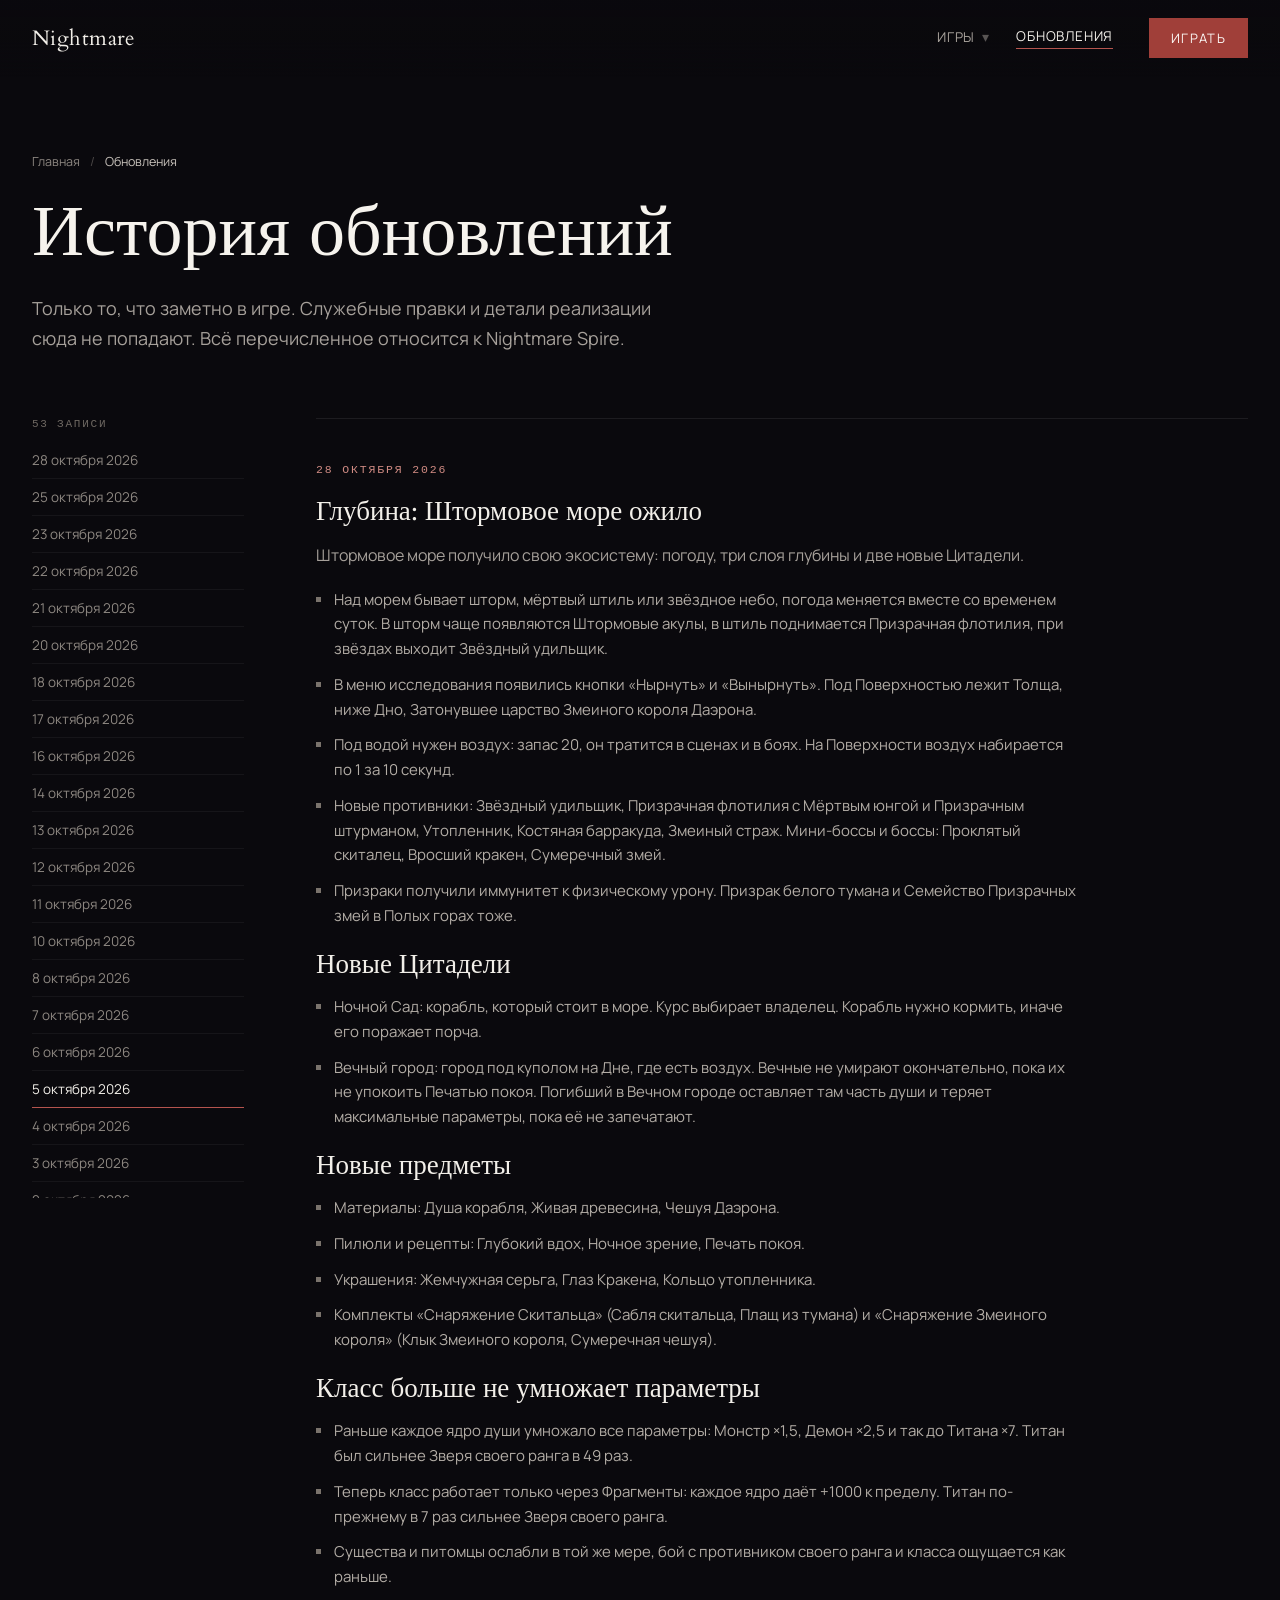
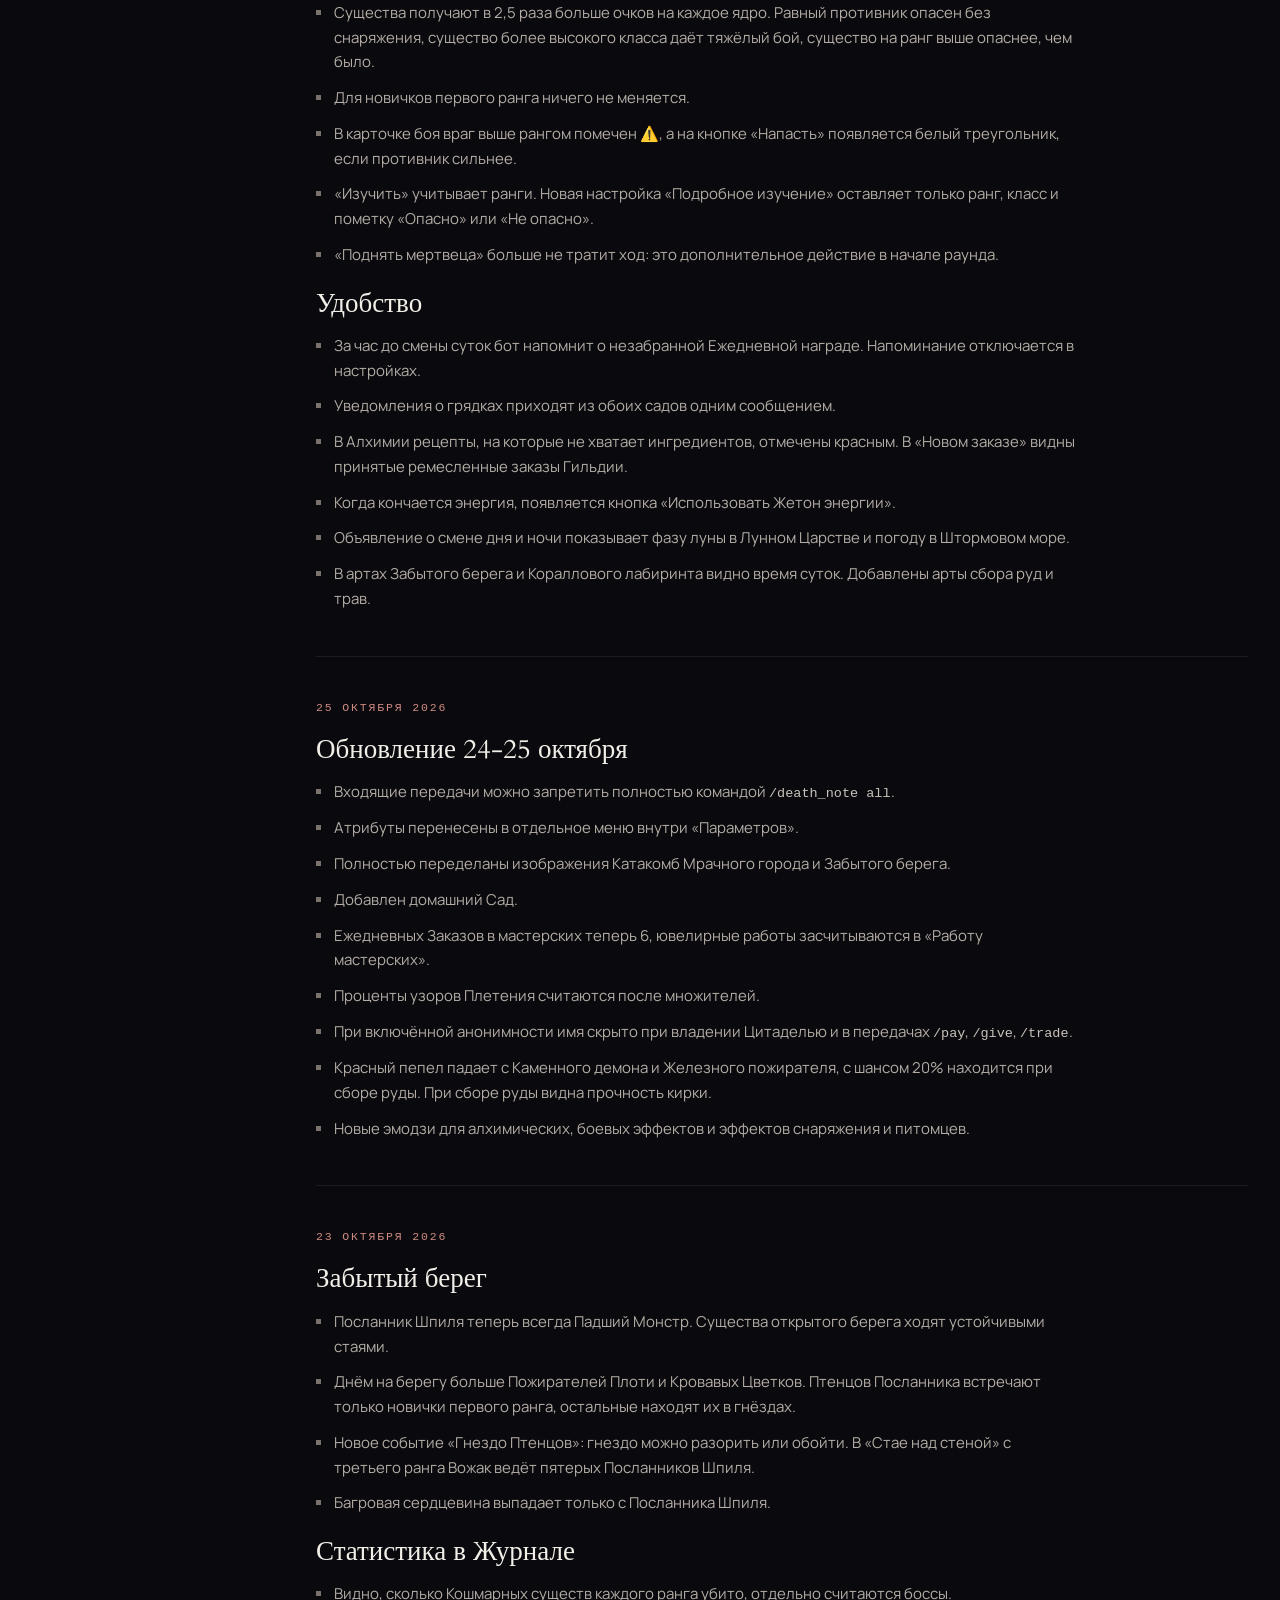
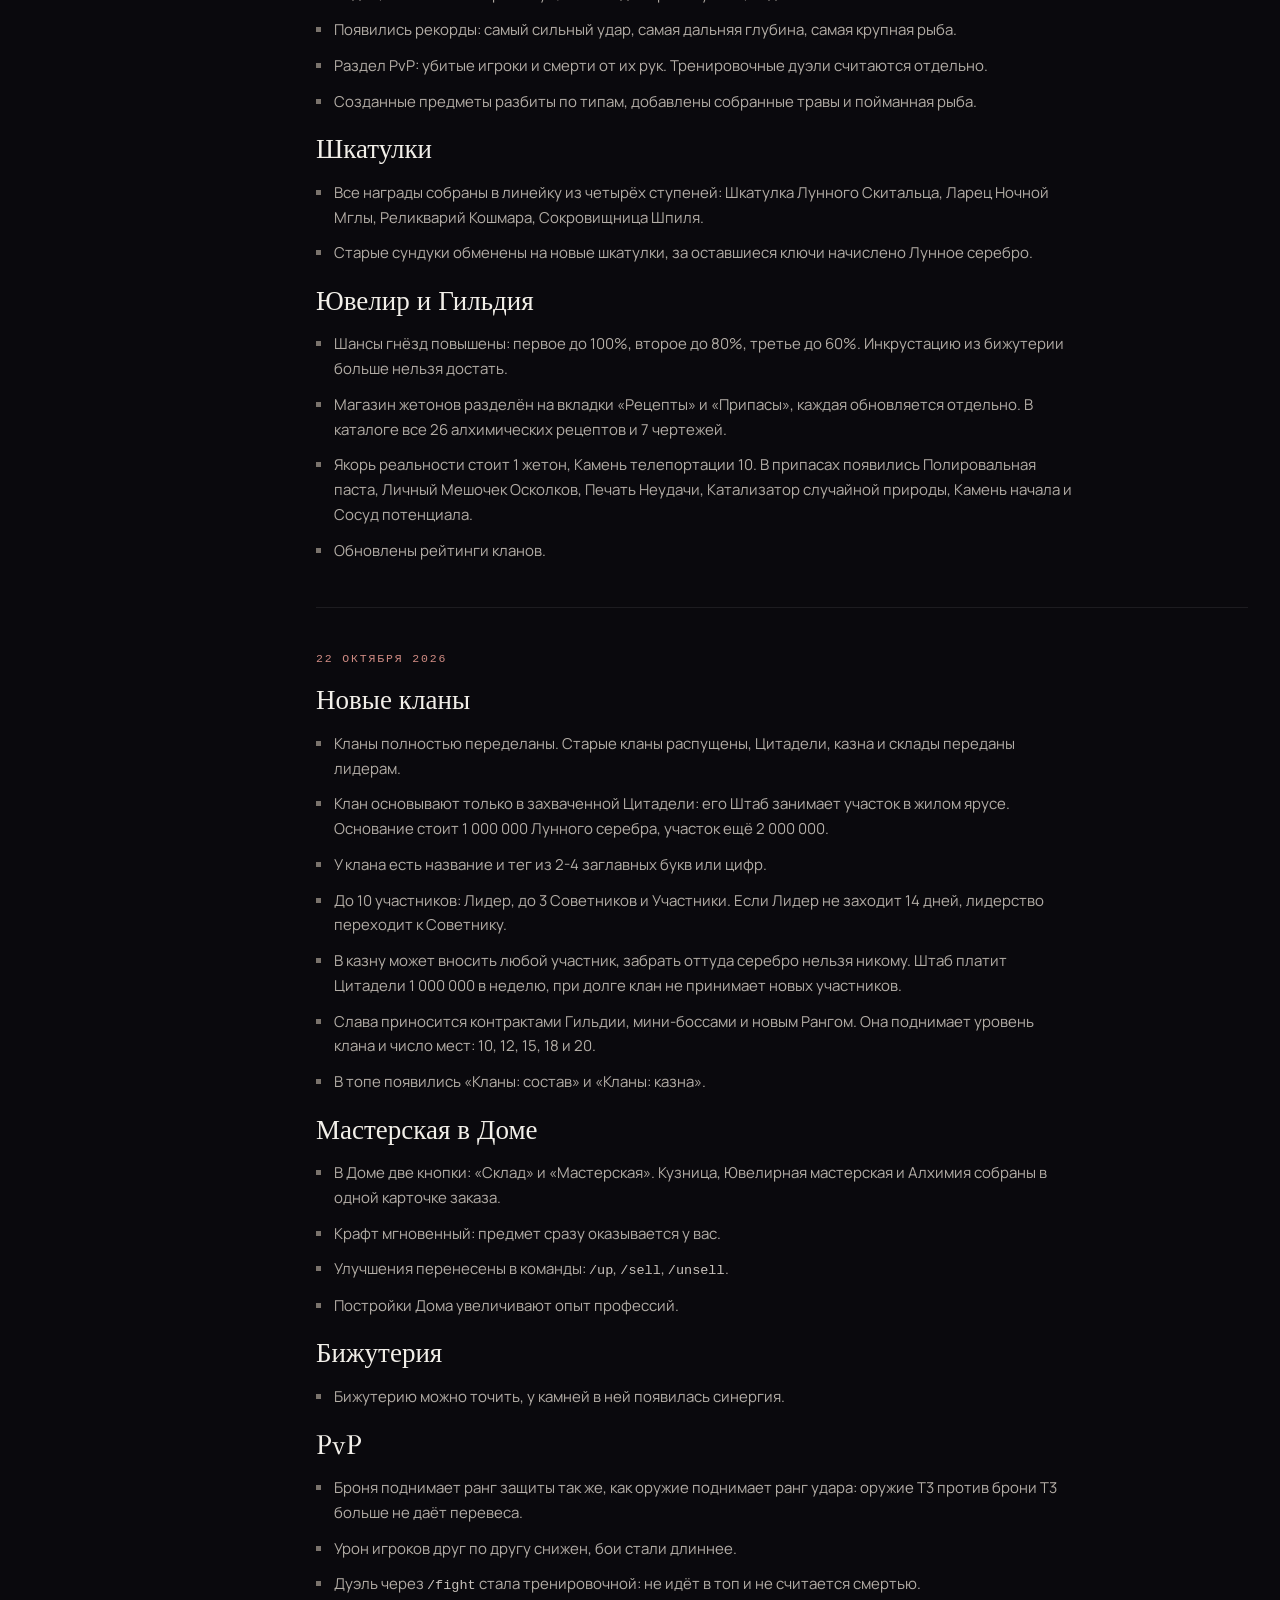
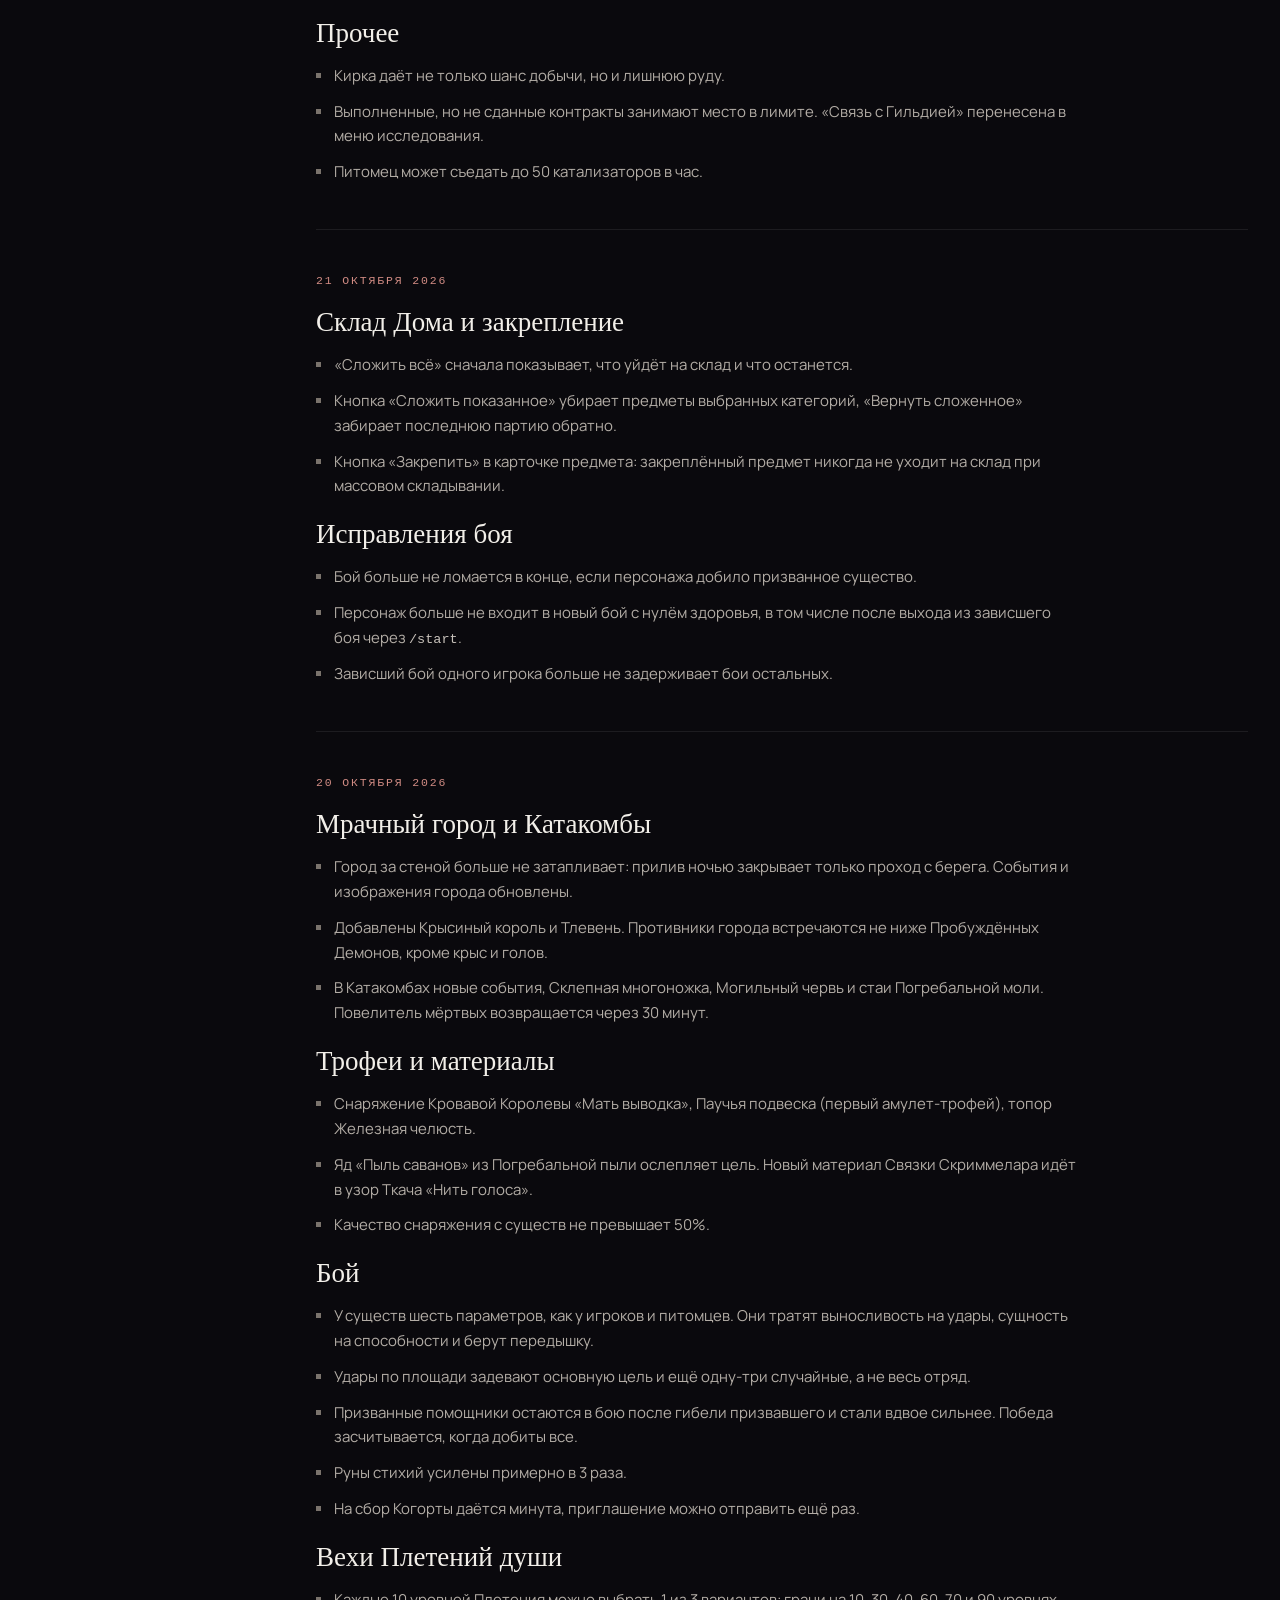
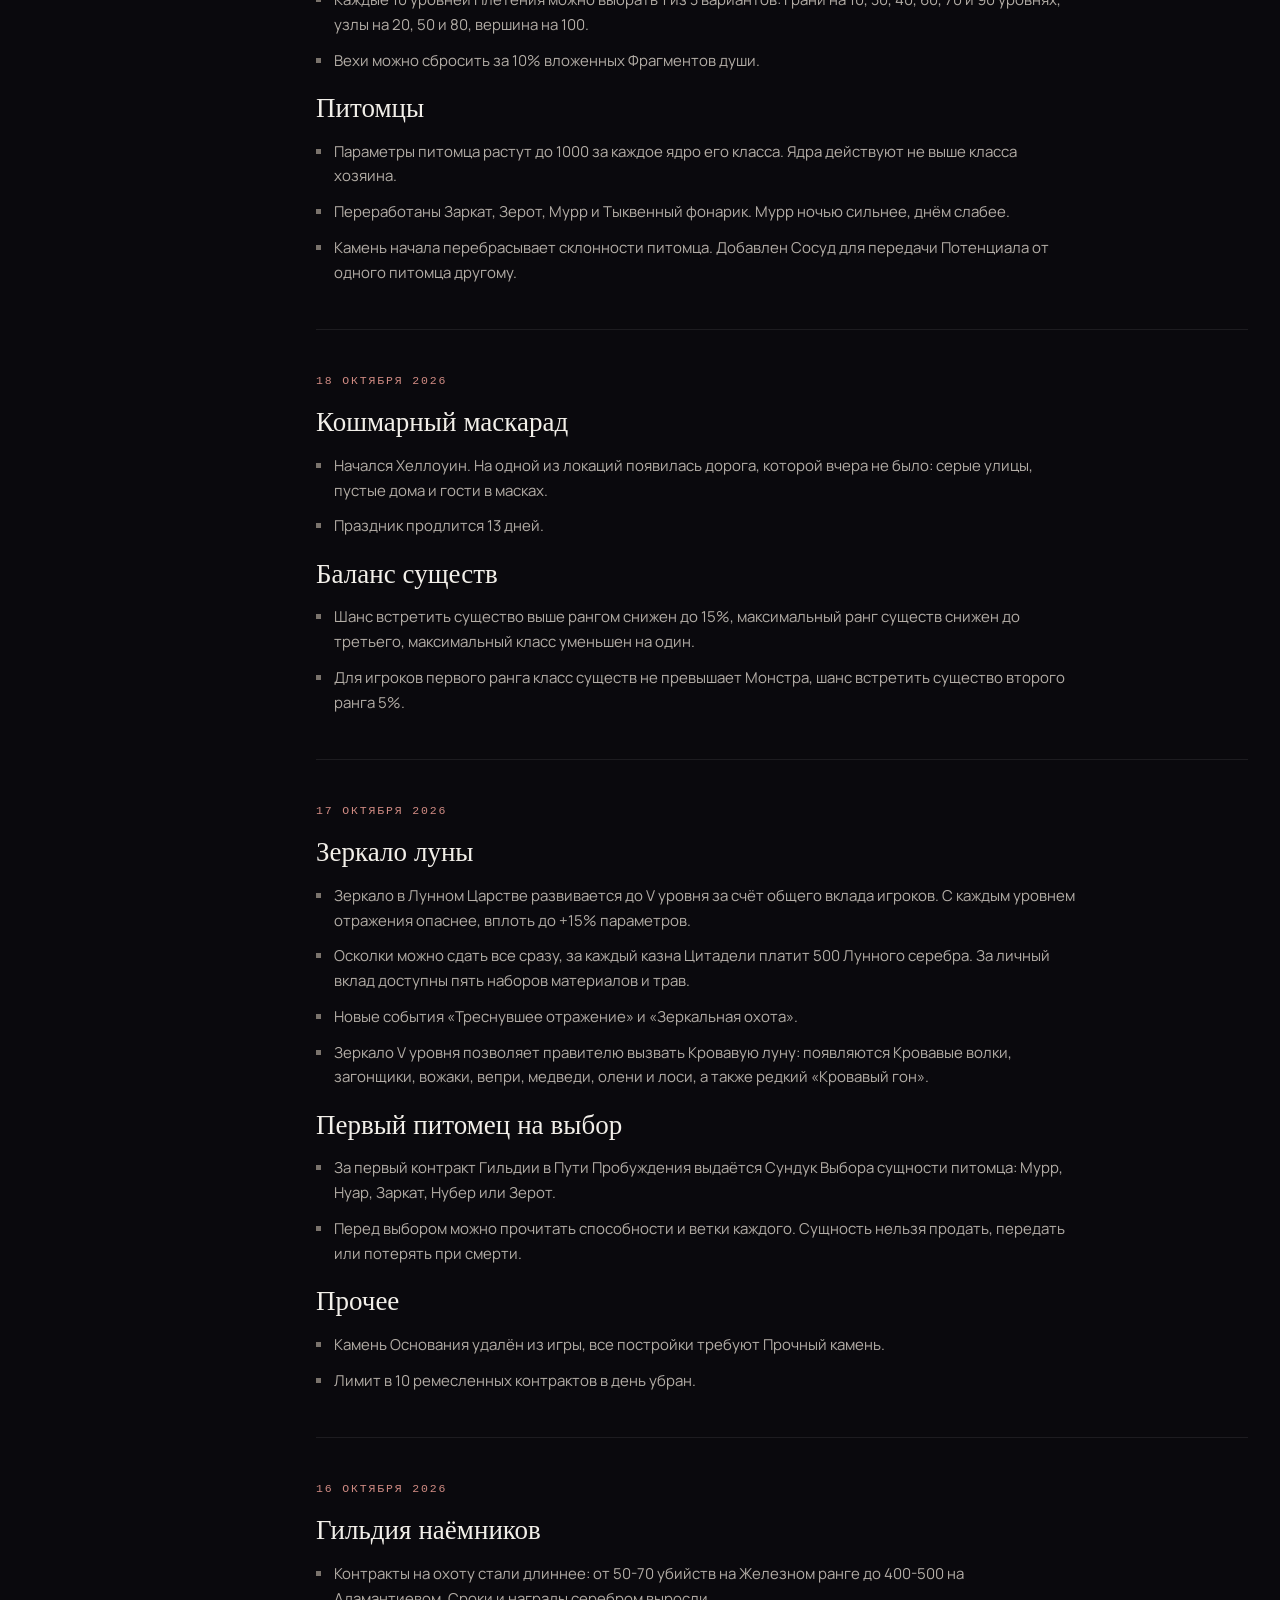
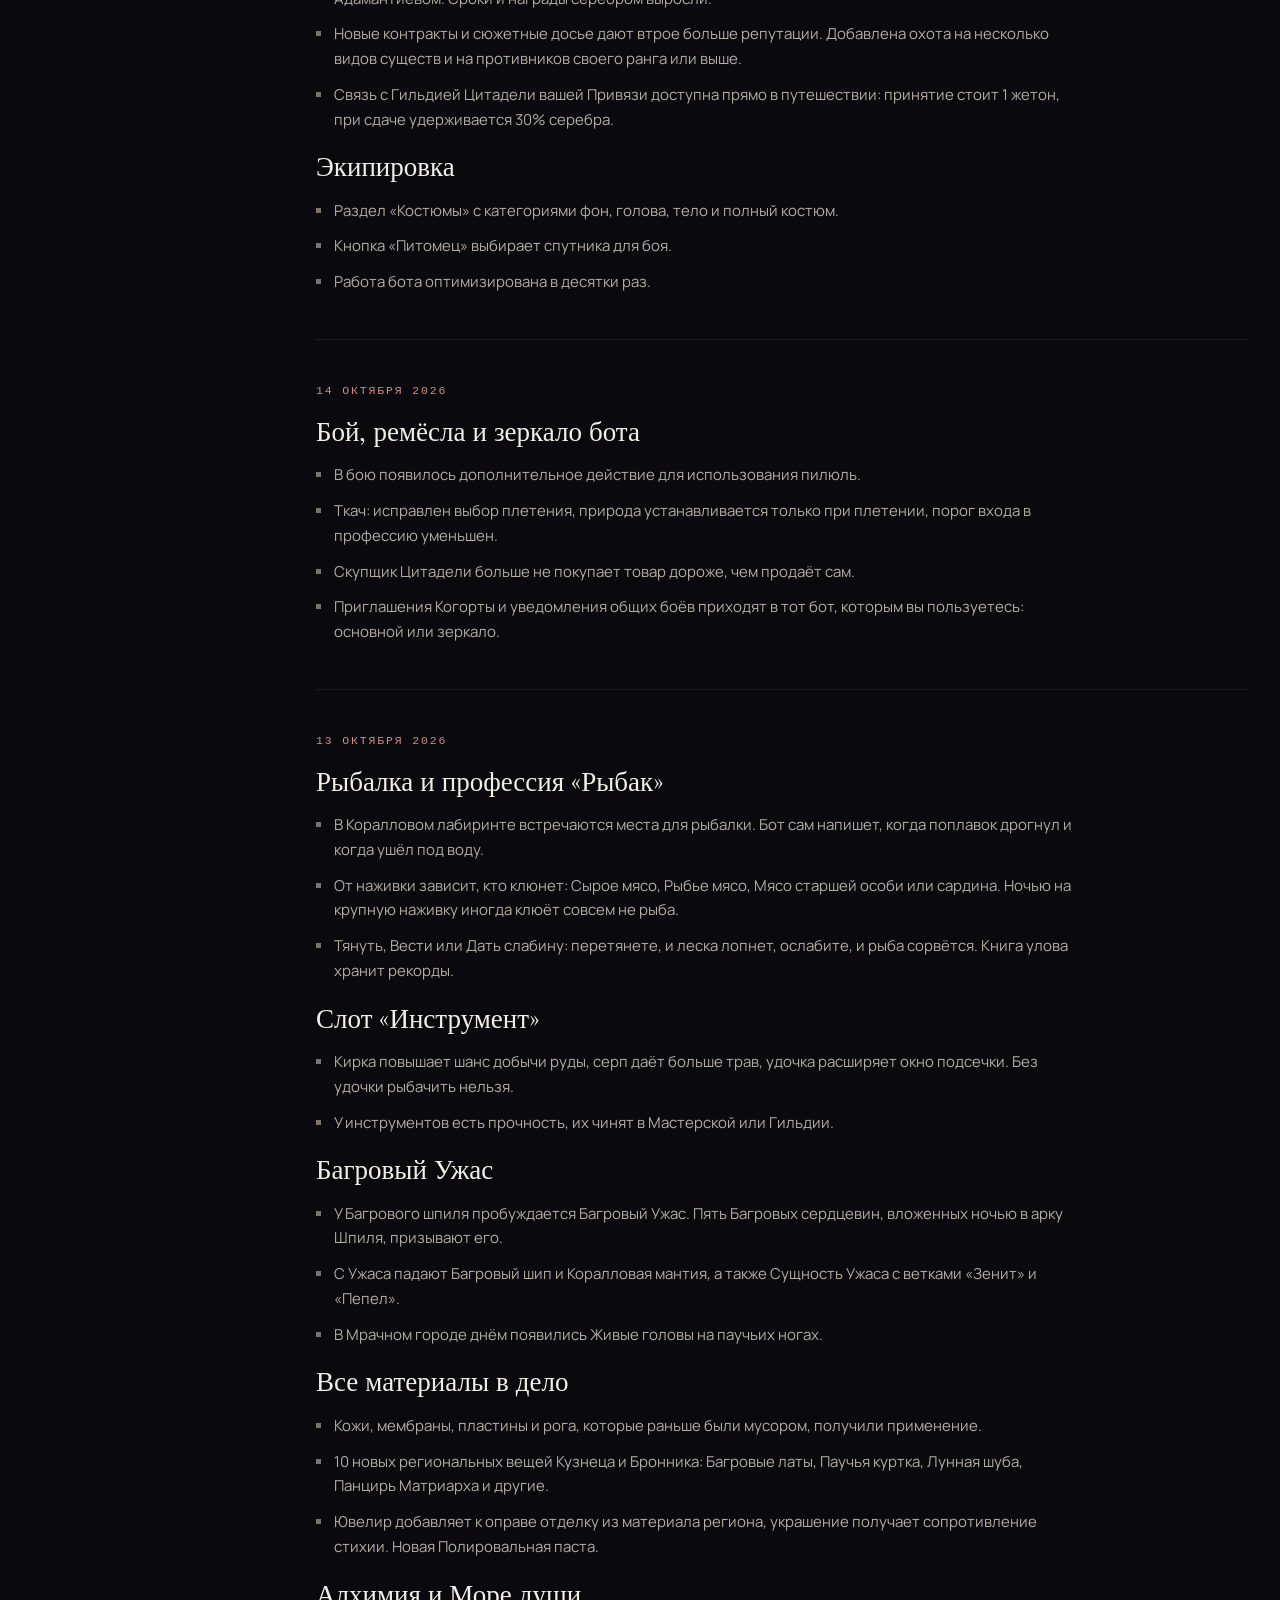
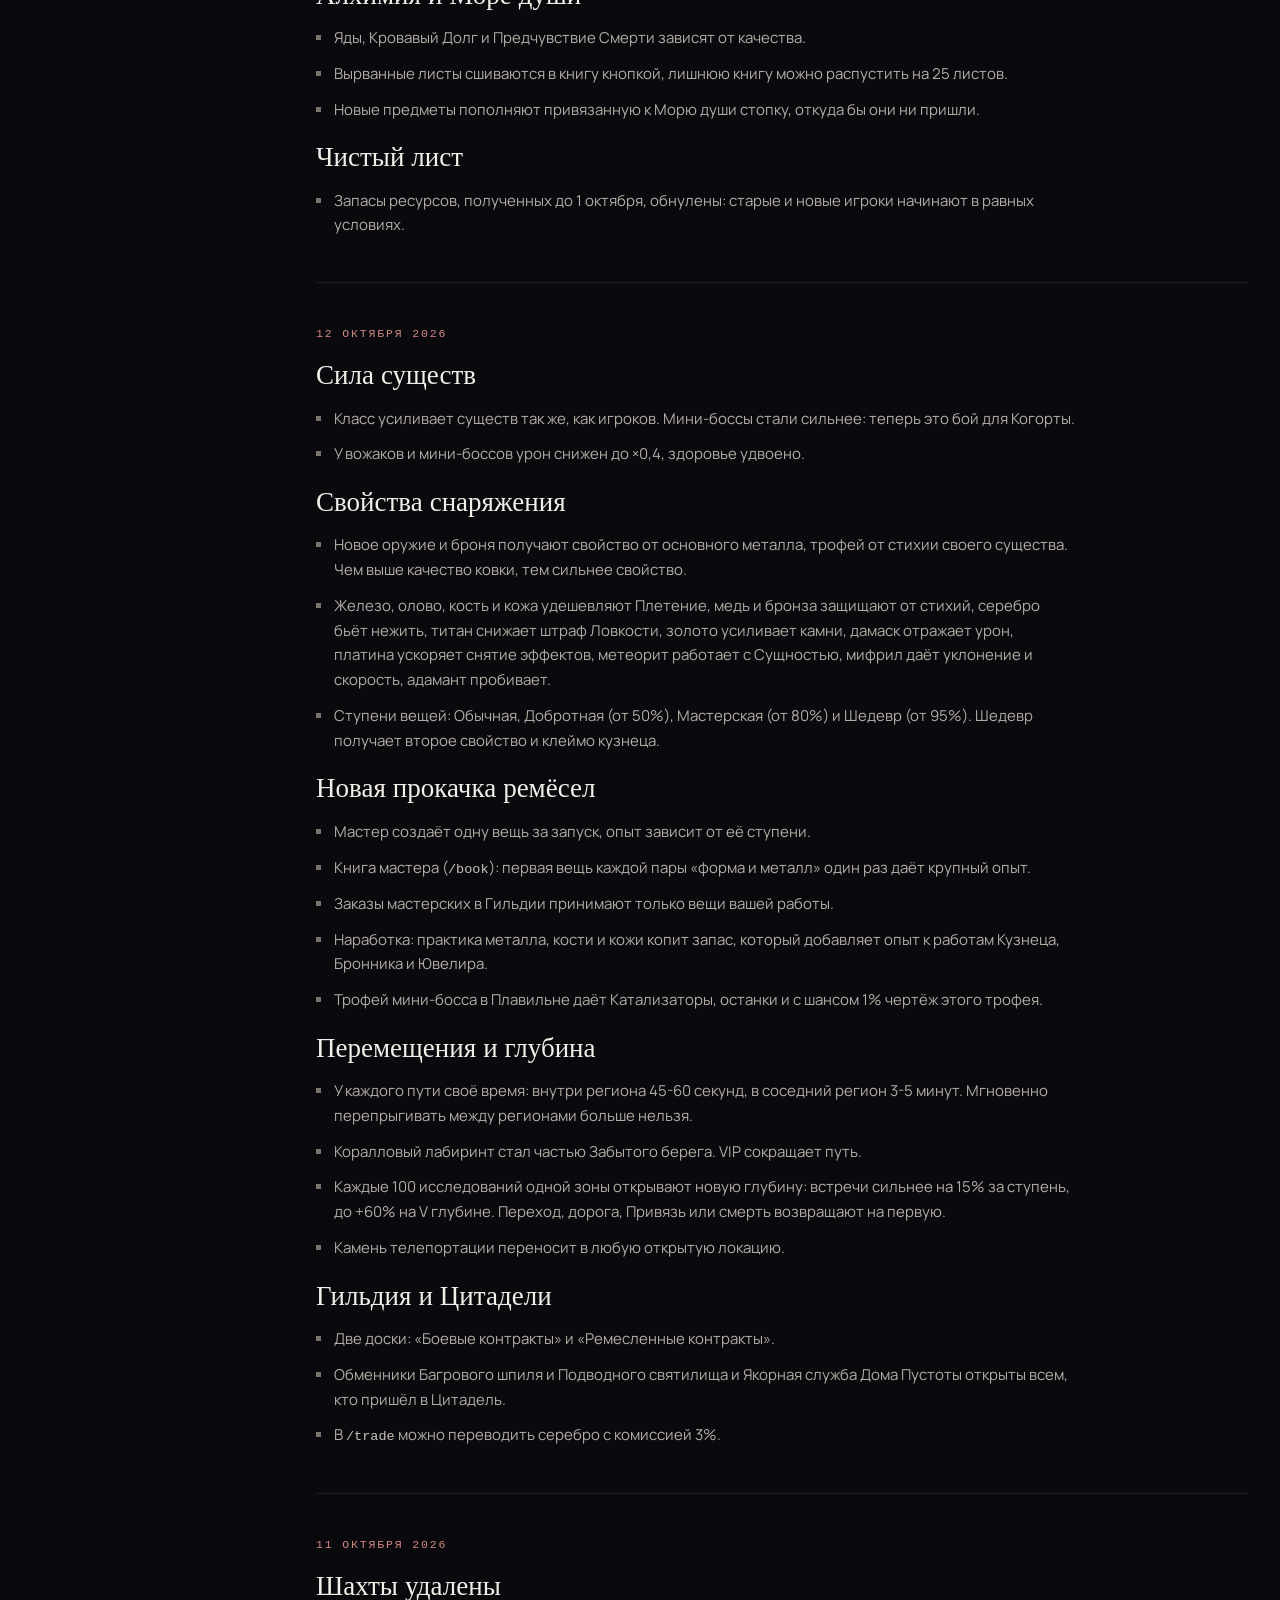
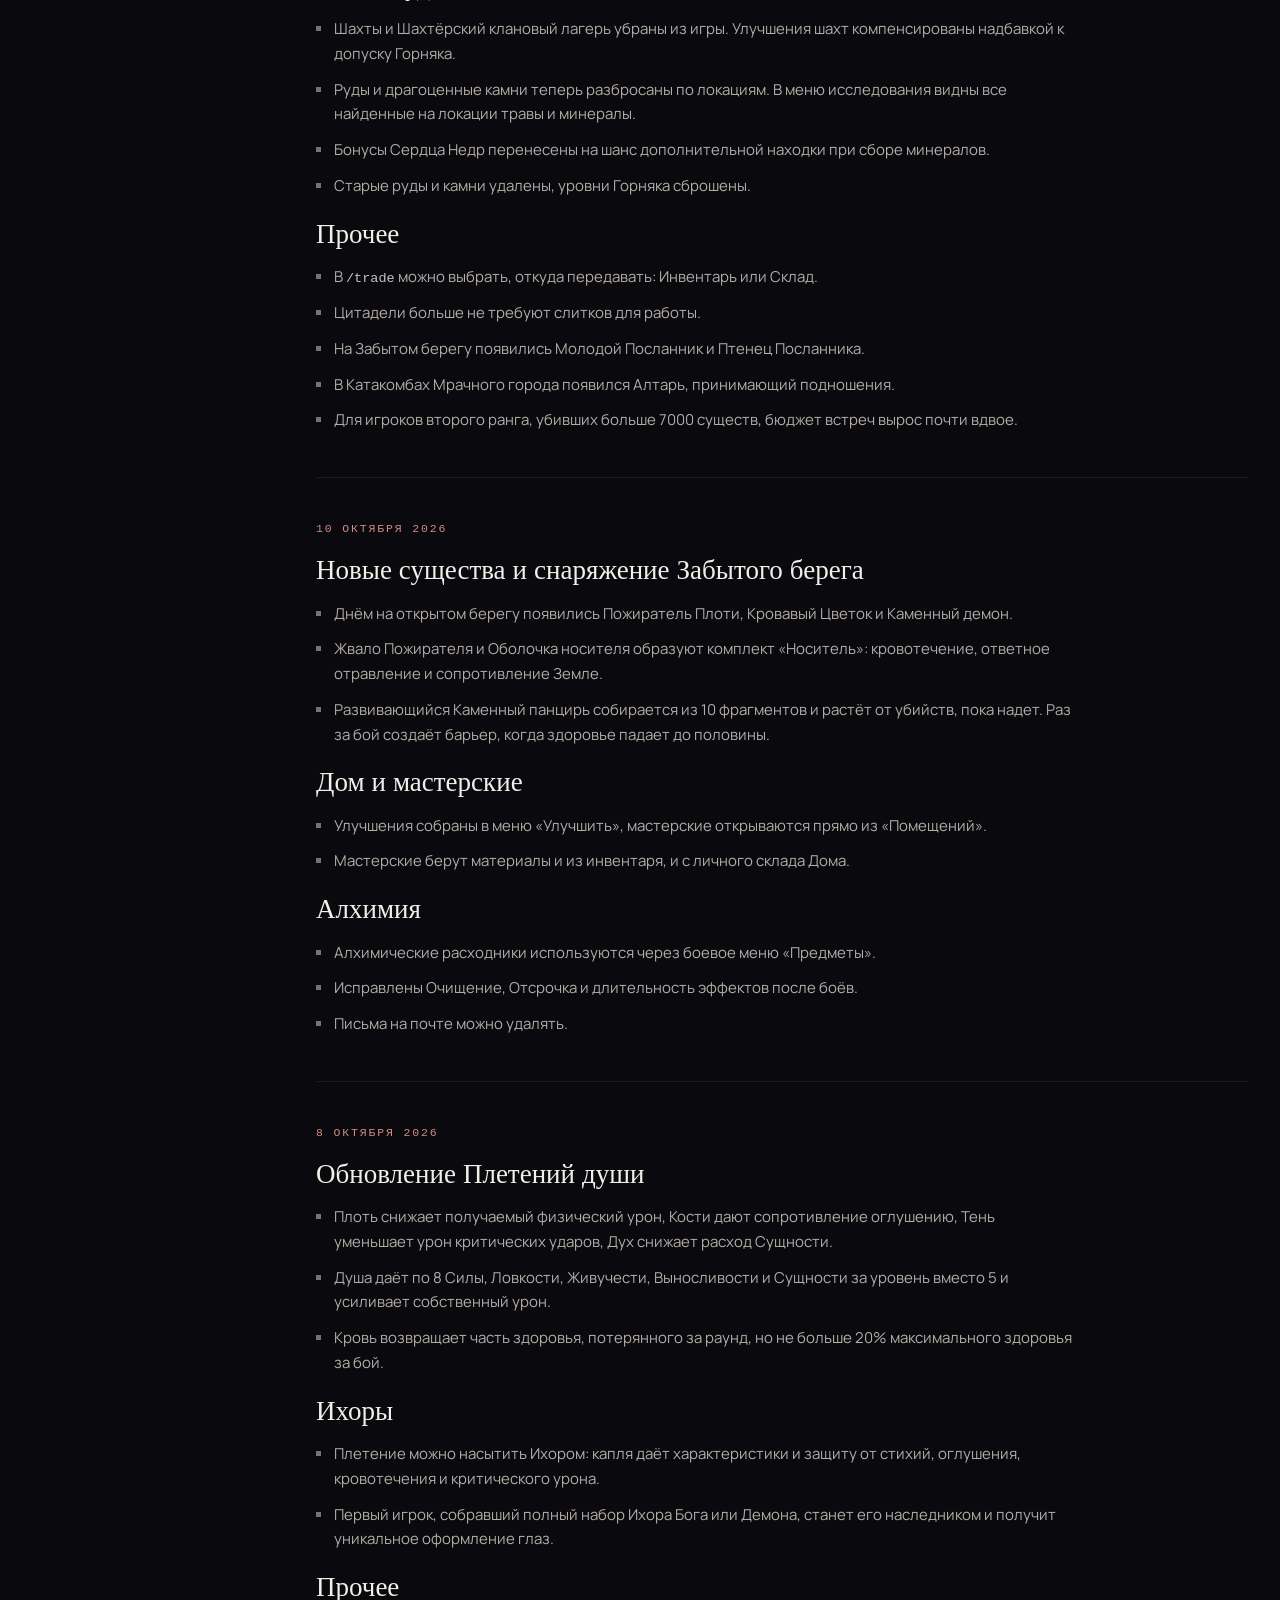
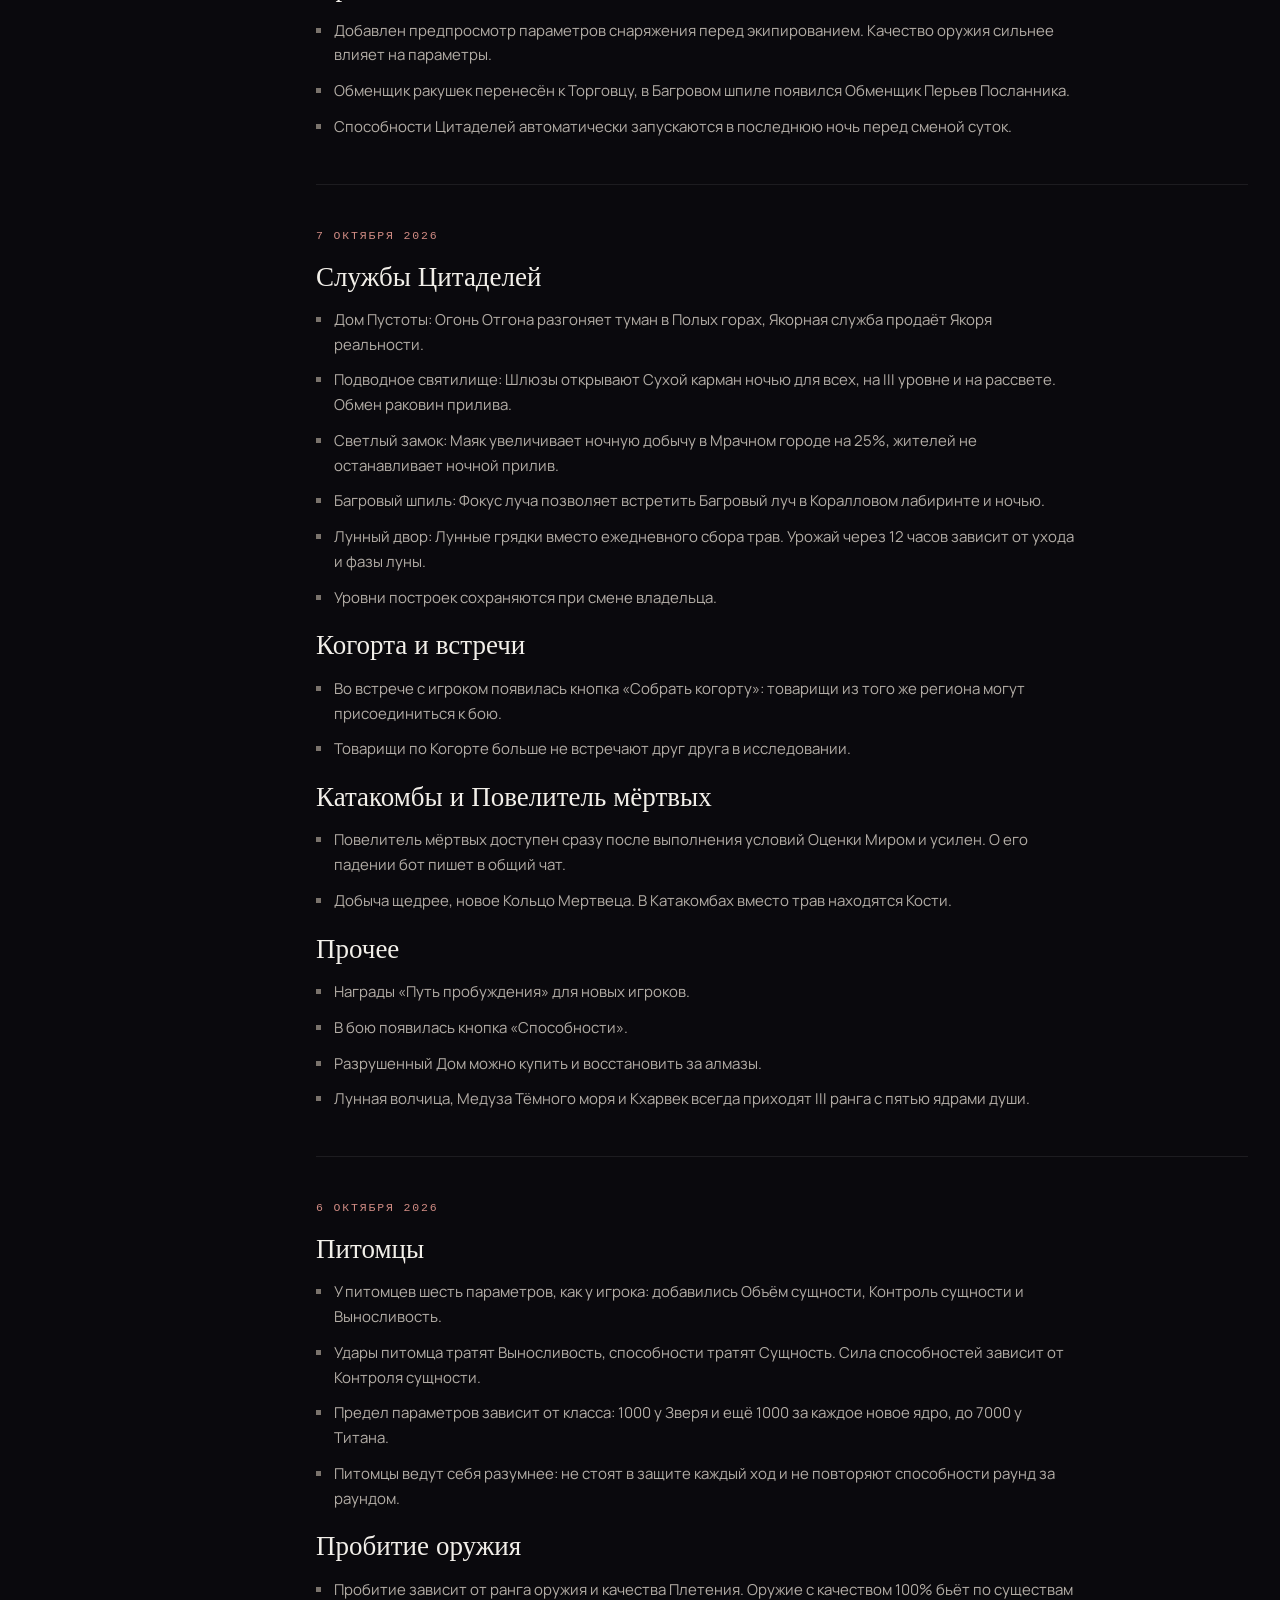
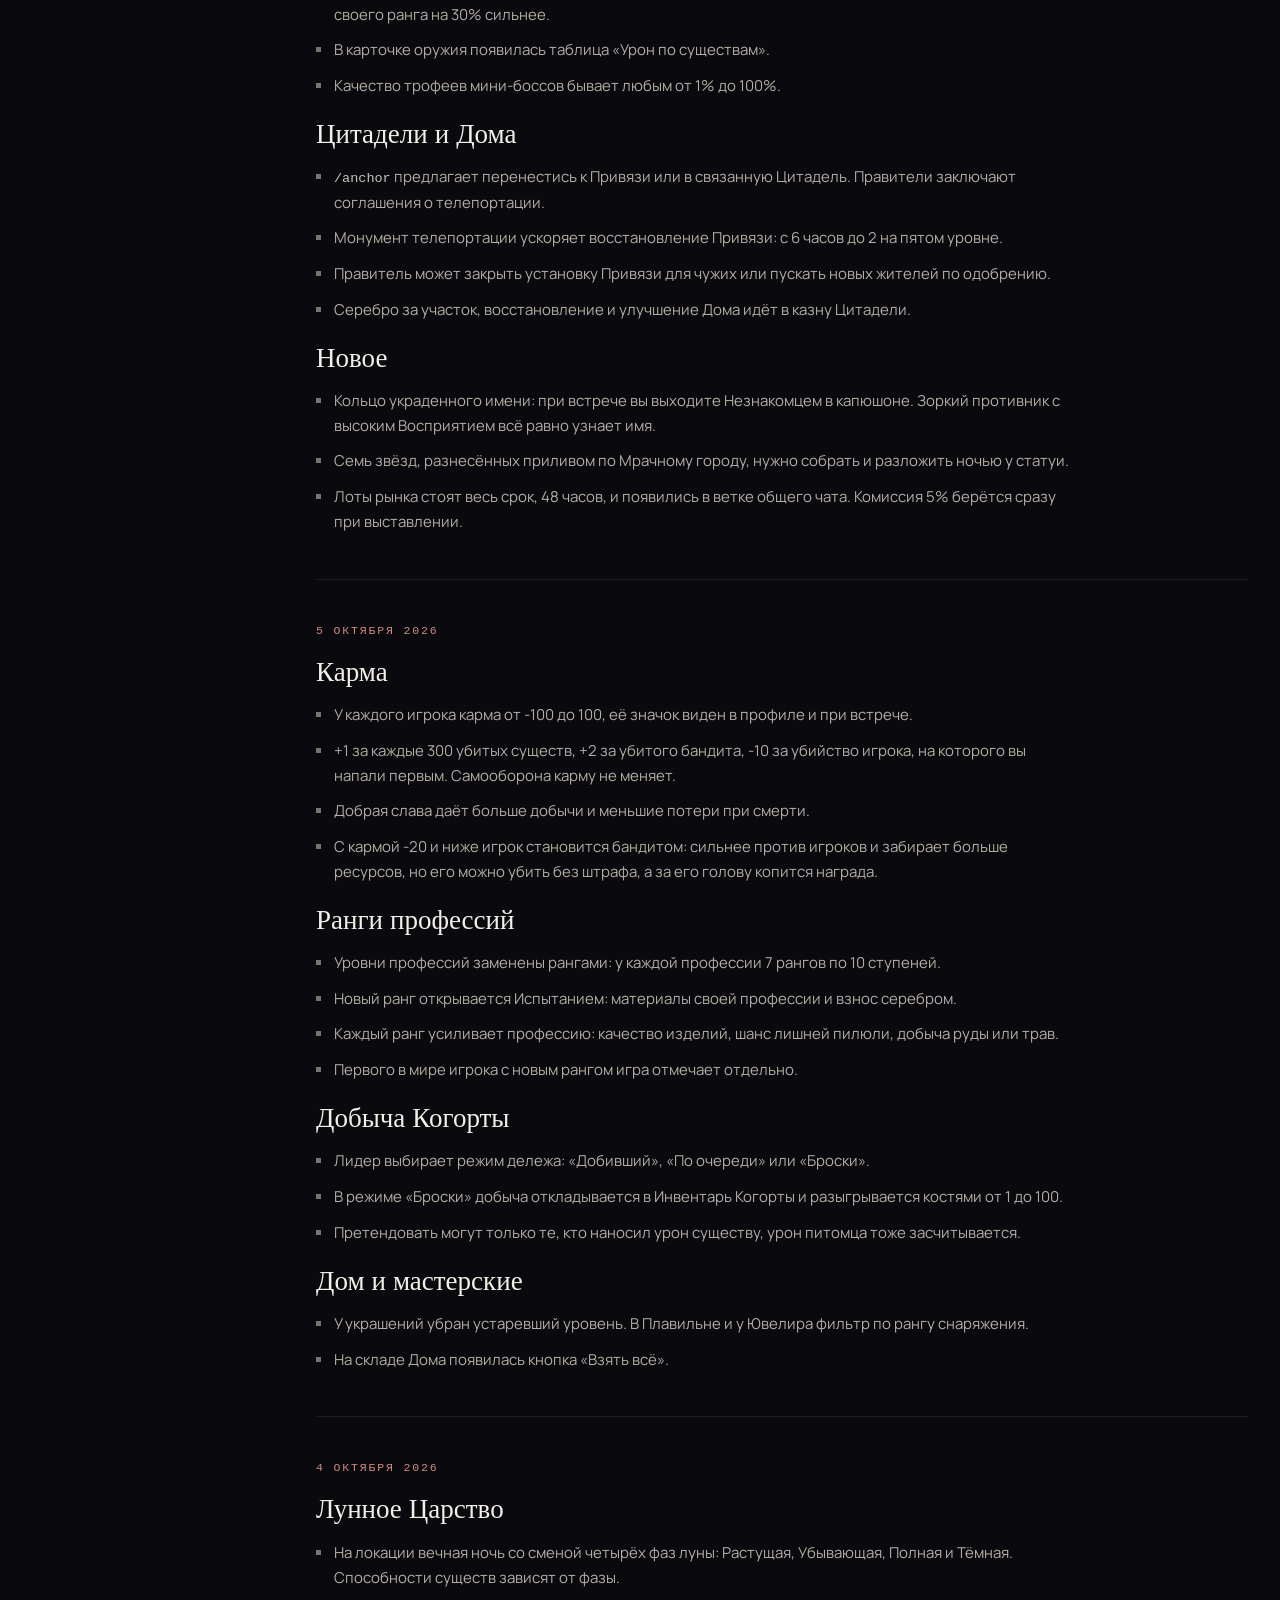
==== commit c01bc011: "Показывать на телефонах ту же раскладку, что и на компьютере Страницы задают ширину окна 1280px, и м" ====
--- a/changelog/index.html
+++ b/changelog/index.html
@@ -2,7 +2,7 @@
 <html lang="ru">
 <head>
 <meta charset="utf-8">
-<meta name="viewport" content="width=device-width, initial-scale=1">
+<meta name="viewport" content="width=1280">
 <title>История обновлений Nightmare Spire</title>
 <meta name="description" content="Полная история обновлений Nightmare Spire: Пробуждение, Штормовое море и его глубины, Цитадели, новые кланы, Карма, Плетения души, питомцы, ранги профессий, рыбалка и Гильдия наёмников.">
 <link rel="canonical" href="https://nightmaredream.online/changelog/">
--- a/assets/css/style.css
+++ b/assets/css/style.css
@@ -88,9 +88,6 @@
 .xh3:hover{color:#f2efe9 !important}
 .xh4:hover{background:#b5544e !important; transform:translateY(-2px)}
 
-/* Changelog date rail: scrolls on desktop, becomes a horizontal strip on phones */
-@media (max-width: 900px) {
-  .cl-nav { position: static !important; max-height: none !important; display: flex; gap: 0 18px; overflow-x: auto; padding: 0 0 6px !important; white-space: nowrap; }
-  .cl-nav > div { display: none; }
-  .cl-nav a { flex: none; }
-}
+/* Changelog date rail: scrolls on its own, independent of the page */
+.cl-nav { overscroll-behavior: contain; scrollbar-width: thin; scrollbar-color: rgba(255,255,255,.18) transparent; }
+.cl-nav a.cl-on { color: #f2efe9 !important; border-bottom-color: #b5544e !important; }
